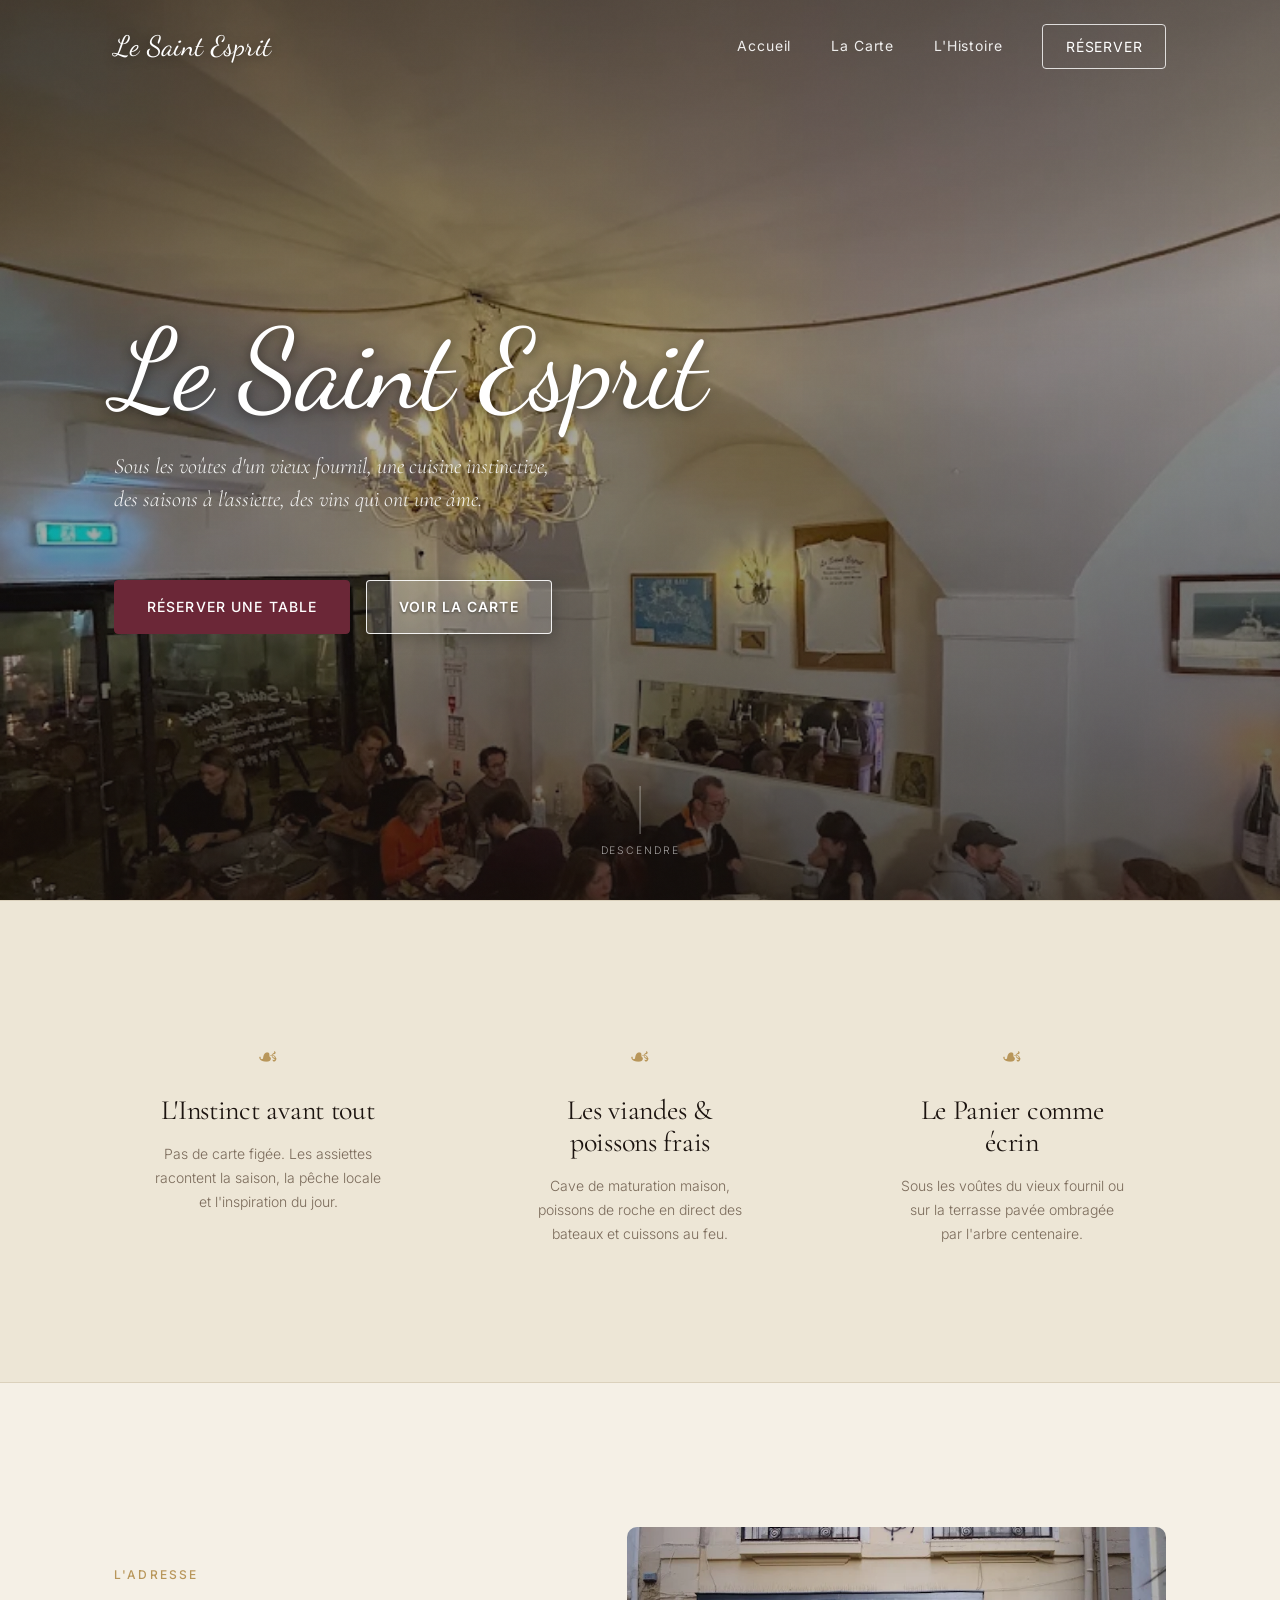
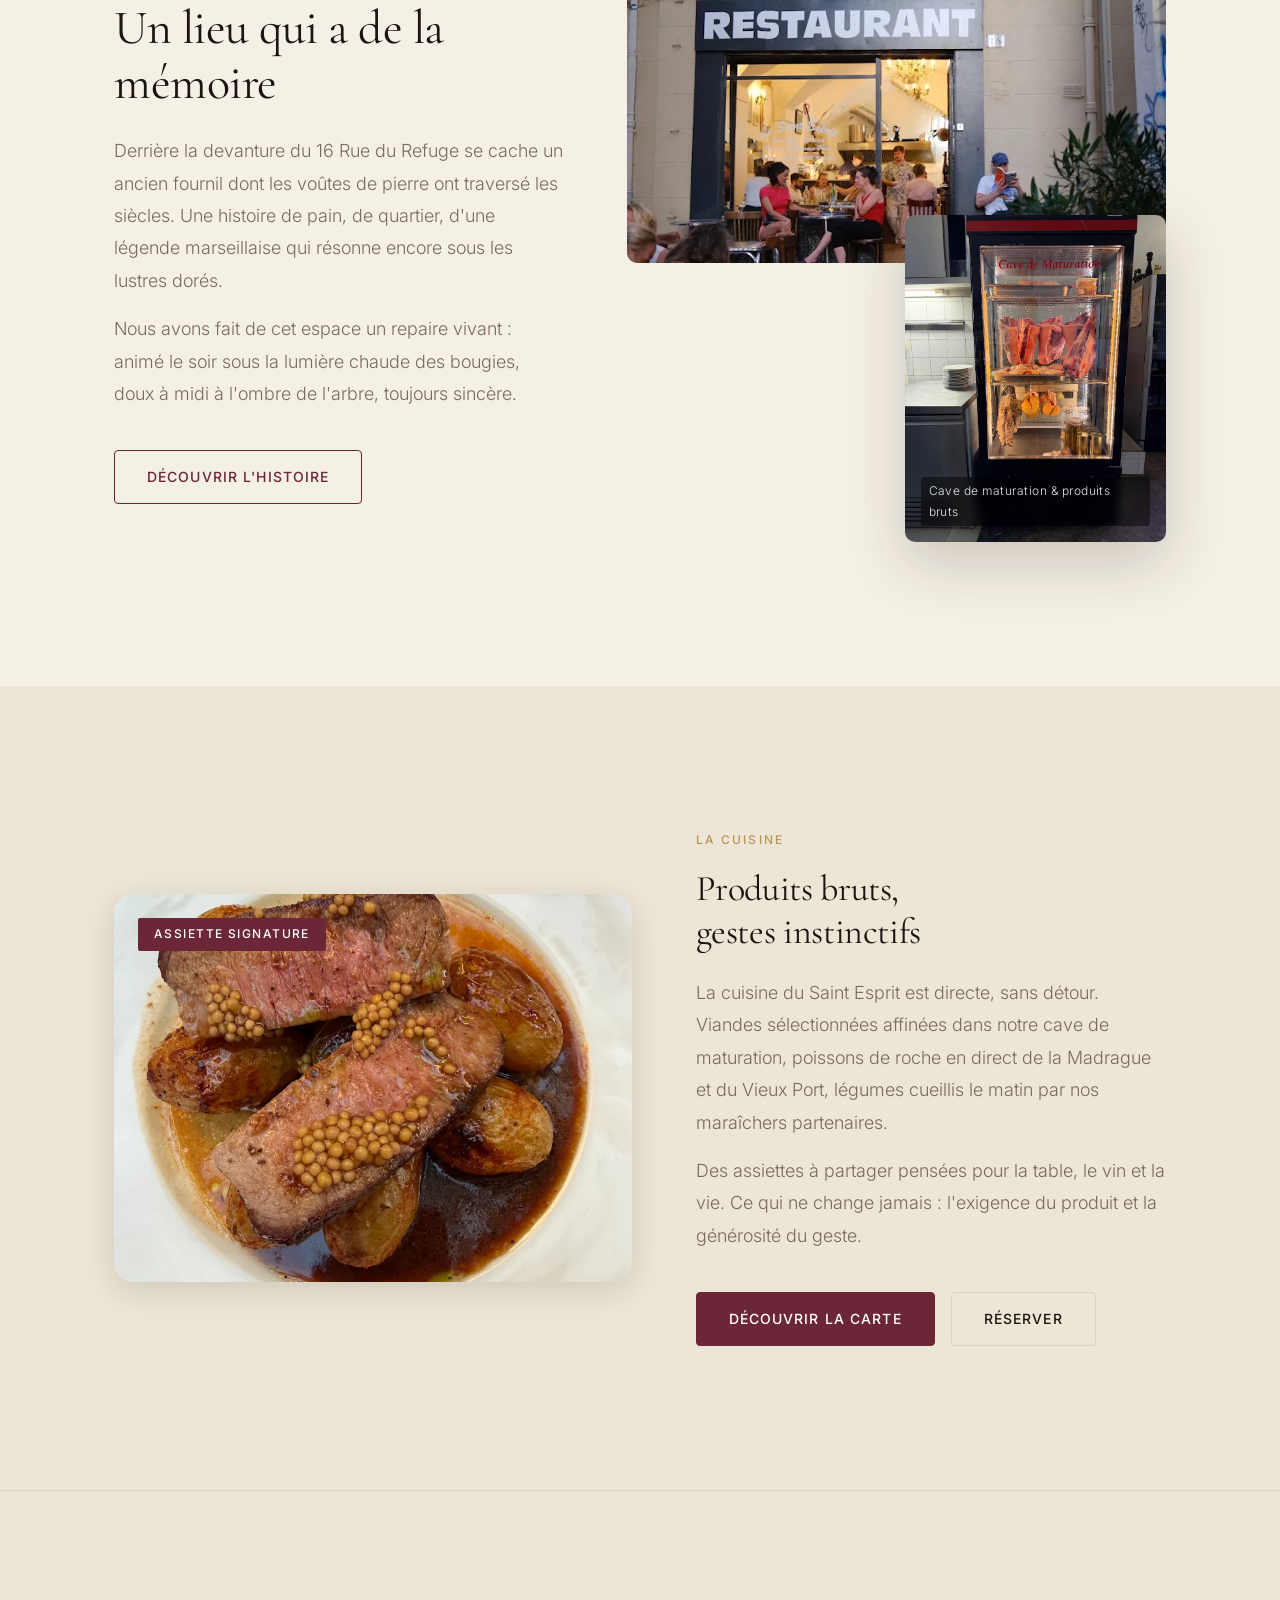
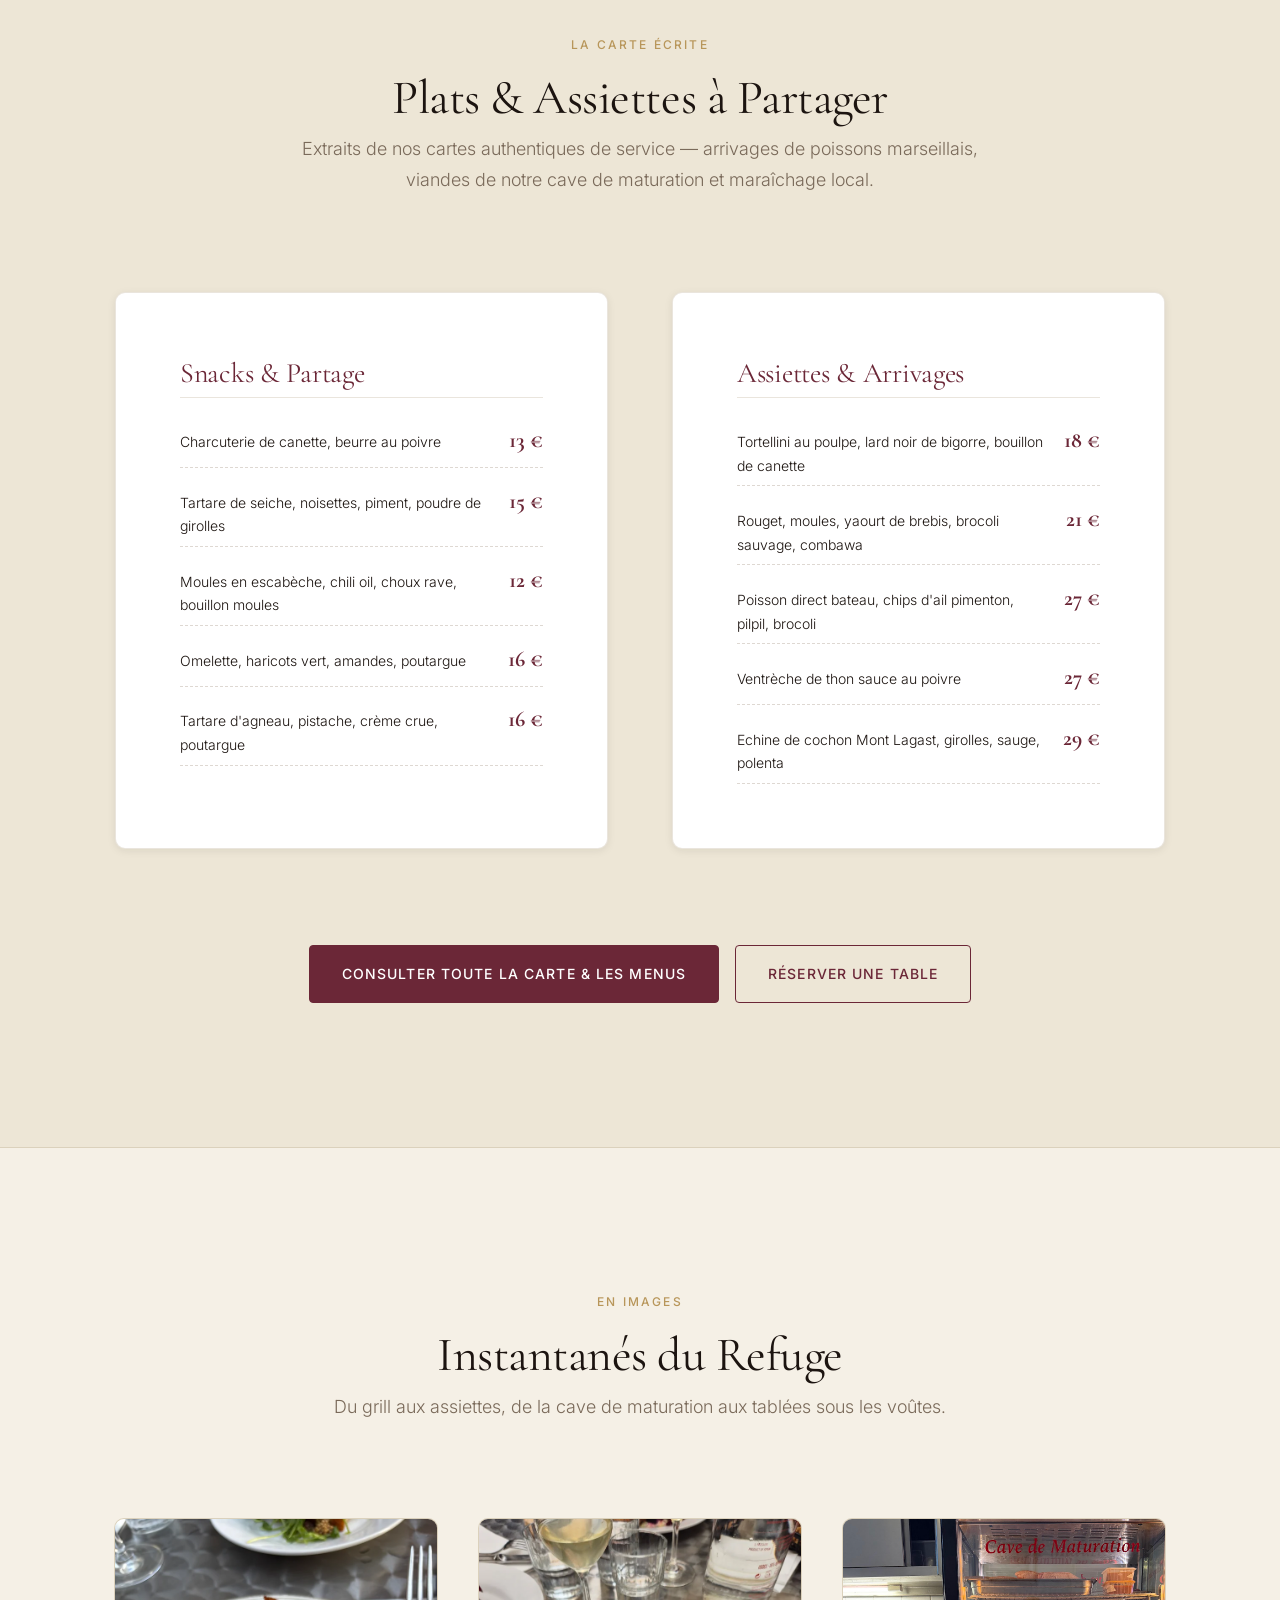
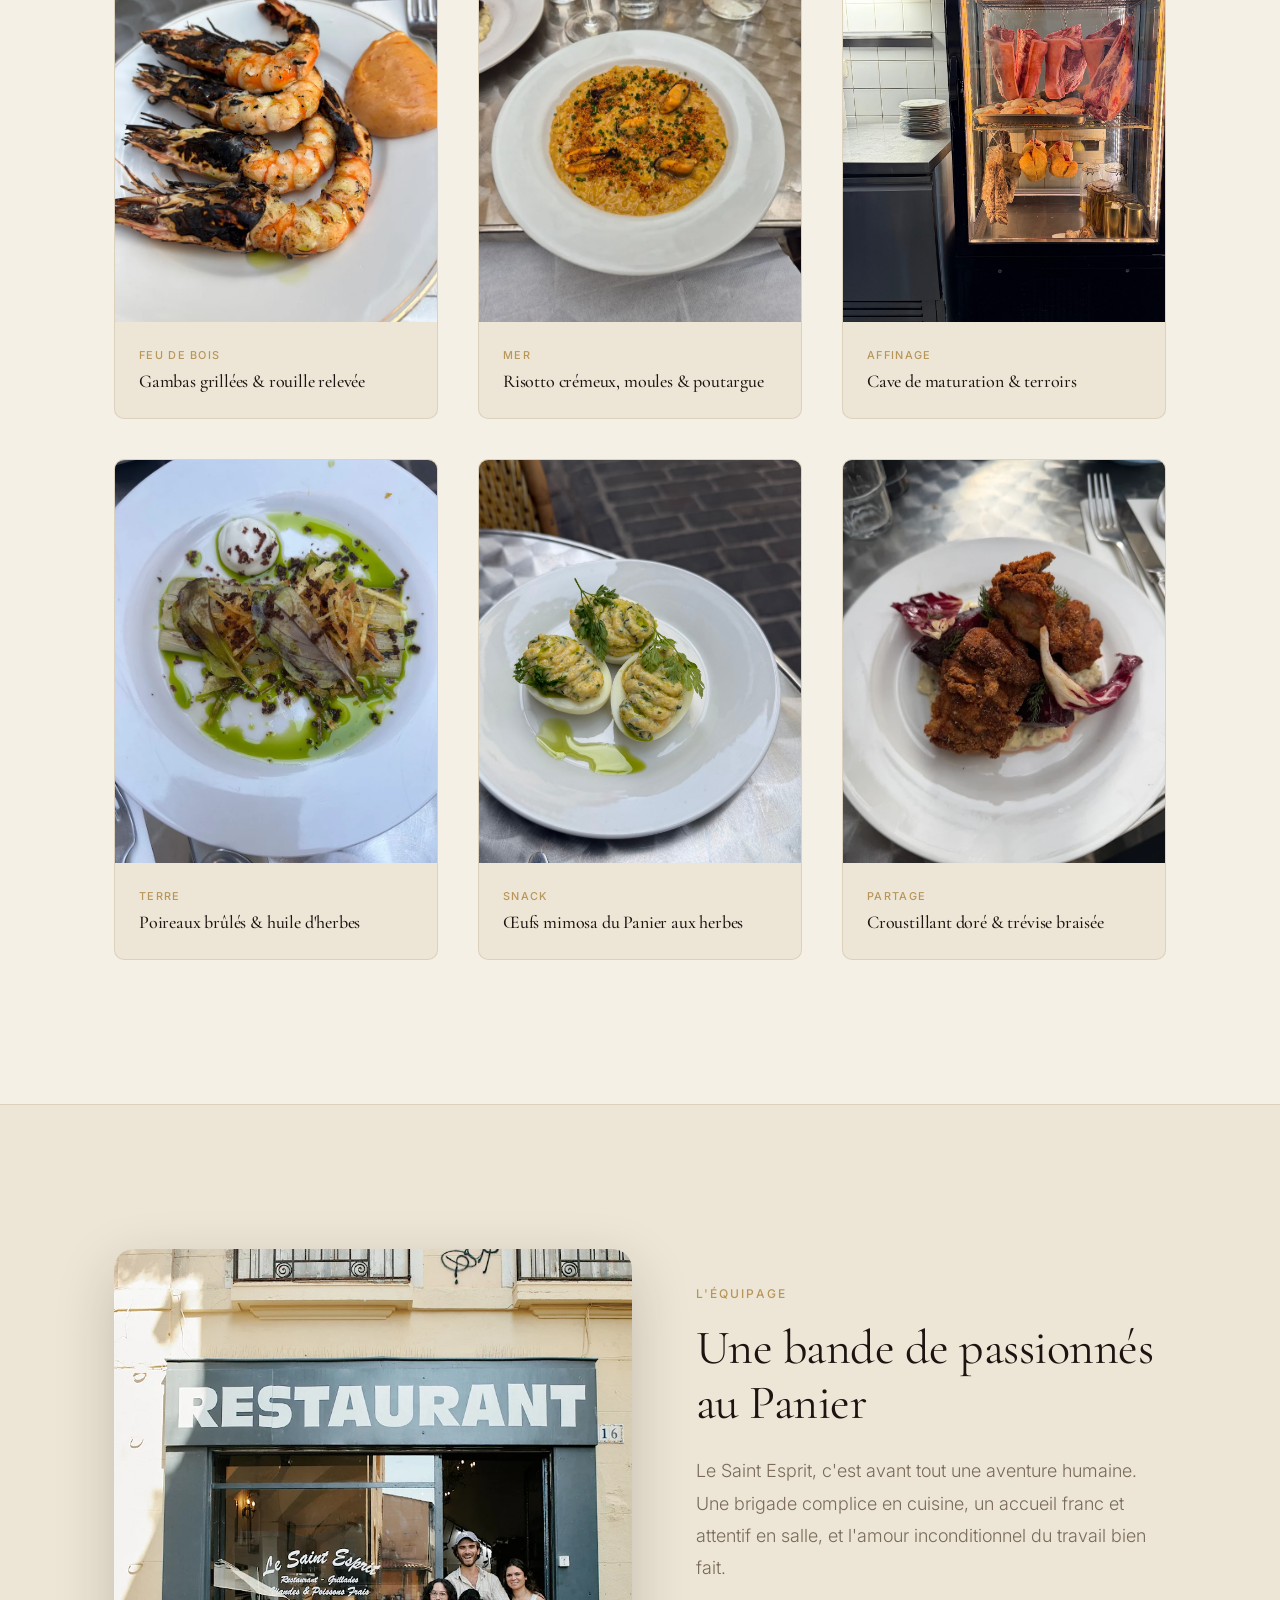
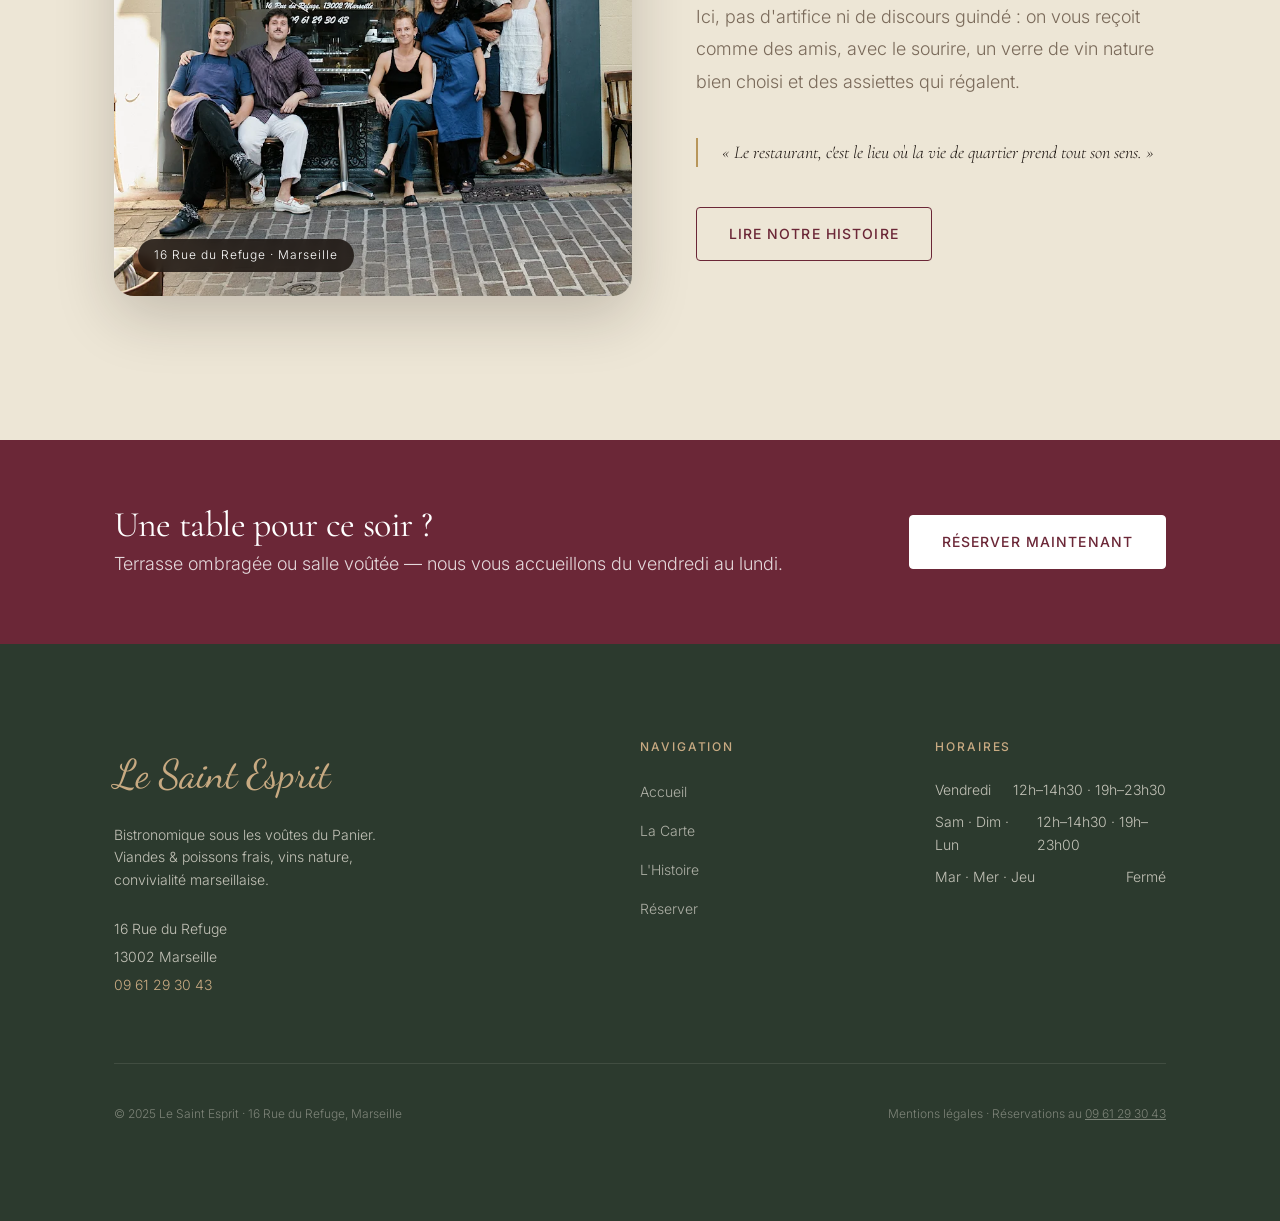
==== index.html @ 8cf13308 "Initial commit: Site officiel Le Saint Esprit (Marseille)" ====
<!DOCTYPE html>
<html lang="fr">
<head>
  <meta charset="UTF-8">
  <meta name="viewport" content="width=device-width, initial-scale=1.0">
  <title>Le Saint Esprit — Bistronomique · Le Panier, Marseille</title>
  <meta name="description" content="Le Saint Esprit, bistro bistronomique sous les voûtes d'une ancienne boulangerie au cœur du Panier, Marseille. Cuisine instinctive, produits de saison, vins nature.">
  <meta property="og:title" content="Le Saint Esprit — Bistronomique, Marseille">
  <meta property="og:description" content="Sous les voûtes de pierre du Panier, une cuisine instinctive et des vins nature.">
  <meta property="og:image" content="assets/images/terrasse-arbre.jpg">
  <meta property="og:type" content="restaurant">
  <link rel="canonical" href="/">

  <!-- Schéma JSON-LD -->
  <script type="application/ld+json">
  {
    "@context": "https://schema.org",
    "@type": "Restaurant",
    "name": "Le Saint Esprit",
    "description": "Restaurant bistronomique sous les voûtes d'une ancienne boulangerie au cœur du Panier, Marseille.",
    "address": {
      "@type": "PostalAddress",
      "streetAddress": "16 Rue du Refuge",
      "addressLocality": "Marseille",
      "postalCode": "13002",
      "addressCountry": "FR"
    },
    "servesCuisine": "Bistronomique, Cuisine de saison, Grillades",
    "url": "https://lesaintesprit.fr",
    "telephone": "+33961293043",
    "priceRange": "€€–€€€",
    "openingHours": ["Fr 12:00-14:30", "Fr 19:00-23:30", "Sa-Mo 12:00-14:30", "Sa-Mo 19:00-23:00"]
  }
  </script>

  <link rel="stylesheet" href="assets/css/tokens.css?v=9">
  <link rel="stylesheet" href="assets/css/main.css?v=9">
</head>
<body>

  <!-- ── Navigation ── -->
  <header class="site-header header-transparent" id="site-header" role="banner">
    <div class="container header-inner">
      <div class="site-logo">
        <a href="index.html" aria-label="Le Saint Esprit — Accueil">Le Saint Esprit</a>
      </div>

      <nav class="nav-links" aria-label="Navigation principale">
        <a href="index.html" aria-current="page">Accueil</a>
        <a href="menu.html">La Carte</a>
        <a href="histoire.html">L'Histoire</a>
        <a href="reservation.html" class="btn btn-outline nav-cta">Réserver</a>
      </nav>

      <button class="nav-burger" id="nav-burger" aria-expanded="false" aria-controls="nav-drawer" aria-label="Ouvrir le menu">
        <span></span><span></span><span></span>
      </button>
    </div>
  </header>

  <!-- Drawer mobile -->
  <div class="nav-drawer" id="nav-drawer" role="dialog" aria-label="Menu de navigation">
    <a href="index.html" onclick="closeDrawer()">Accueil</a>
    <a href="menu.html" onclick="closeDrawer()">La Carte</a>
    <a href="histoire.html" onclick="closeDrawer()">L'Histoire</a>
    <a href="reservation.html" class="btn btn-primary" onclick="closeDrawer()">Réserver une table</a>
  </div>

  <main>
    <!-- ── Hero ───────────────────────────────────────────────── -->
    <section class="hero" id="hero" aria-label="Présentation du restaurant">
      <div class="hero-media">
        <img
          src="assets/images/salle-voutee.webp"
          alt="La salle voûtée aux pierres séculaires et lustres dorés du Saint Esprit à Marseille"
          class="hero-img"
          loading="eager"
          fetchpriority="high"
          style="object-position: center 30%;"
        >
        <div class="hero-overlay"></div>
        <div class="hero-grain"></div>
      </div>

      <div class="hero-content container">
        <h1 class="hero-title">Le Saint Esprit</h1>
        <p class="hero-sub">Sous les voûtes d'un vieux fournil, une cuisine instinctive,<br>des saisons à l'assiette, des vins qui ont une âme.</p>
        <div class="hero-actions">
          <a href="reservation.html" class="btn btn-primary" id="hero-cta-resa">Réserver une table</a>
          <a href="menu.html" class="btn btn-ghost" id="hero-cta-menu">Voir la carte</a>
        </div>
      </div>

      <div class="hero-scroll-hint" aria-hidden="true">
        <span class="scroll-line"></span>
        <span class="scroll-label">Descendre</span>
      </div>
    </section>

    <!-- ── Accroche Identité ───────────────────────────────────── -->
    <section class="identity-strip">
      <div class="container">
        <div class="identity-grid">
          <div class="identity-item reveal stagger-1">
            <span class="identity-icon" aria-hidden="true">☙</span>
            <h3 class="identity-title">L'Instinct avant tout</h3>
            <p>Pas de carte figée. Les assiettes racontent la saison, la pêche locale et l'inspiration du jour.</p>
          </div>
          <div class="identity-item reveal stagger-2">
            <span class="identity-icon" aria-hidden="true">☙</span>
            <h3 class="identity-title">Les viandes & poissons frais</h3>
            <p>Cave de maturation maison, poissons de roche en direct des bateaux et cuissons au feu.</p>
          </div>
          <div class="identity-item reveal stagger-3">
            <span class="identity-icon" aria-hidden="true">☙</span>
            <h3 class="identity-title">Le Panier comme écrin</h3>
            <p>Sous les voûtes du vieux fournil ou sur la terrasse pavée ombragée par l'arbre centenaire.</p>
          </div>
        </div>
      </div>
    </section>

    <!-- ── Ambiance — double image asymétrique ─────────────────── -->
    <section class="ambiance-section">
      <div class="container">
        <div class="ambiance-grid">
          <div class="ambiance-text reveal-left">
            <span class="section-label">L'adresse</span>
            <h2 class="ambiance-heading">Un lieu qui a de la mémoire</h2>
            <p class="ambiance-body">
              Derrière la devanture du 16 Rue du Refuge se cache un ancien fournil dont les voûtes de pierre ont traversé les siècles. Une histoire de pain, de quartier, d'une légende marseillaise qui résonne encore sous les lustres dorés.
            </p>
            <p class="ambiance-body" style="margin-top:1rem;">
              Nous avons fait de cet espace un repaire vivant : animé le soir sous la lumière chaude des bougies, doux à midi à l'ombre de l'arbre, toujours sincère.
            </p>
            <a href="histoire.html" class="btn btn-outline" style="margin-top:var(--space-lg);" id="ambiance-histoire-link">Découvrir l'histoire</a>
          </div>
          <div class="ambiance-images reveal-right">
            <div class="ambiance-img-main">
              <img src="assets/images/facade-terrasse-nuit.webp" alt="La devanture et la terrasse du Saint Esprit le soir" loading="lazy">
            </div>
            <div class="ambiance-img-secondary">
              <img src="assets/images/cave-maturation-facade.webp" alt="La cave de maturation maison du restaurant" loading="lazy">
              <div class="ambiance-img-caption">Cave de maturation & produits bruts</div>
            </div>
          </div>
        </div>
      </div>
    </section>

    <!-- ── Plat mis en avant ────────────────────────────────────── -->
    <section class="plat-section">
      <div class="plat-inner container">
        <div class="plat-img-wrap reveal-left">
          <img src="assets/images/plat-viande-grenaille.webp" alt="Pièce rôtie, jus corsé réduit, pommes grenaille et graines de moutarde" loading="lazy">
          <div class="plat-label" aria-hidden="true">Assiette signature</div>
        </div>
        <div class="plat-text reveal-right">
          <span class="section-label">La cuisine</span>
          <h2>Produits bruts,<br>gestes instinctifs</h2>
          <p>
            La cuisine du Saint Esprit est directe, sans détour. Viandes sélectionnées affinées dans notre cave de maturation, poissons de roche en direct de la Madrague et du Vieux Port, légumes cueillis le matin par nos maraîchers partenaires.
          </p>
          <p style="margin-top:1rem;">
            Des assiettes à partager pensées pour la table, le vin et la vie. Ce qui ne change jamais : l'exigence du produit et la générosité du geste.
          </p>
          <div class="plat-ctas">
            <a href="menu.html" class="btn btn-primary" id="plat-menu-link">Découvrir la carte</a>
            <a href="reservation.html" class="btn btn-ghost" style="color:var(--color-text); border:1px solid var(--color-border);">Réserver</a>
          </div>
        </div>
      </div>
    </section>

    <!-- ── Extrait de La Carte Écrite ──────────────────────────── -->
    <section class="menu-preview-section" style="padding-block:var(--space-3xl); background:var(--color-surface); border-top:1px solid var(--color-border); border-bottom:1px solid var(--color-border);">
      <div class="container">
        <div style="text-align:center; max-width:680px; margin-inline:auto; margin-bottom:var(--space-2xl);">
          <span class="section-label">La carte écrite</span>
          <h2 style="font-family:var(--font-display); font-size:clamp(2rem, 4vw, 3rem);">Plats & Assiettes à Partager</h2>
          <p style="color:var(--color-text-muted); font-size:var(--text-md); margin-top:0.5rem;">
            Extraits de nos cartes authentiques de service — arrivages de poissons marseillais, viandes de notre cave de maturation et maraîchage local.
          </p>
        </div>

        <div style="display:grid; grid-template-columns:repeat(auto-fit, minmax(320px, 1fr)); gap:var(--space-xl); max-width:1050px; margin-inline:auto;">
          <!-- Colonne 1 : Snacks & Partage -->
          <div style="background:#fff; border:1px solid var(--color-border); border-radius:var(--radius-md); padding:var(--space-xl); box-shadow:var(--shadow-sm);">
            <h3 style="font-family:var(--font-display); font-size:var(--text-xl); color:var(--color-bordeaux); margin-bottom:var(--space-md); padding-bottom:var(--space-xs); border-bottom:1px solid var(--color-border);">Snacks & Partage</h3>
            <ul style="display:flex; flex-direction:column; gap:0.9rem;">
              <li style="display:flex; justify-content:space-between; align-items:baseline; gap:1rem; border-bottom:1px dashed rgba(200,190,180,0.6); padding-bottom:0.5rem;">
                <span style="font-size:var(--text-sm); color:var(--color-text);">Charcuterie de canette, beurre au poivre</span>
                <strong style="font-family:var(--font-display); font-size:var(--text-lg); color:var(--color-bordeaux); white-space:nowrap;">13 €</strong>
              </li>
              <li style="display:flex; justify-content:space-between; align-items:baseline; gap:1rem; border-bottom:1px dashed rgba(200,190,180,0.6); padding-bottom:0.5rem;">
                <span style="font-size:var(--text-sm); color:var(--color-text);">Tartare de seiche, noisettes, piment, poudre de girolles</span>
                <strong style="font-family:var(--font-display); font-size:var(--text-lg); color:var(--color-bordeaux); white-space:nowrap;">15 €</strong>
              </li>
              <li style="display:flex; justify-content:space-between; align-items:baseline; gap:1rem; border-bottom:1px dashed rgba(200,190,180,0.6); padding-bottom:0.5rem;">
                <span style="font-size:var(--text-sm); color:var(--color-text);">Moules en escabèche, chili oil, choux rave, bouillon moules</span>
                <strong style="font-family:var(--font-display); font-size:var(--text-lg); color:var(--color-bordeaux); white-space:nowrap;">12 €</strong>
              </li>
              <li style="display:flex; justify-content:space-between; align-items:baseline; gap:1rem; border-bottom:1px dashed rgba(200,190,180,0.6); padding-bottom:0.5rem;">
                <span style="font-size:var(--text-sm); color:var(--color-text);">Omelette, haricots vert, amandes, poutargue</span>
                <strong style="font-family:var(--font-display); font-size:var(--text-lg); color:var(--color-bordeaux); white-space:nowrap;">16 €</strong>
              </li>
              <li style="display:flex; justify-content:space-between; align-items:baseline; gap:1rem; border-bottom:1px dashed rgba(200,190,180,0.6); padding-bottom:0.5rem;">
                <span style="font-size:var(--text-sm); color:var(--color-text);">Tartare d'agneau, pistache, crème crue, poutargue</span>
                <strong style="font-family:var(--font-display); font-size:var(--text-lg); color:var(--color-bordeaux); white-space:nowrap;">16 €</strong>
              </li>
            </ul>
          </div>

          <!-- Colonne 2 : Assiettes & Arrivages -->
          <div style="background:#fff; border:1px solid var(--color-border); border-radius:var(--radius-md); padding:var(--space-xl); box-shadow:var(--shadow-sm);">
            <h3 style="font-family:var(--font-display); font-size:var(--text-xl); color:var(--color-bordeaux); margin-bottom:var(--space-md); padding-bottom:var(--space-xs); border-bottom:1px solid var(--color-border);">Assiettes & Arrivages</h3>
            <ul style="display:flex; flex-direction:column; gap:0.9rem;">
              <li style="display:flex; justify-content:space-between; align-items:baseline; gap:1rem; border-bottom:1px dashed rgba(200,190,180,0.6); padding-bottom:0.5rem;">
                <span style="font-size:var(--text-sm); color:var(--color-text);">Tortellini au poulpe, lard noir de bigorre, bouillon de canette</span>
                <strong style="font-family:var(--font-display); font-size:var(--text-lg); color:var(--color-bordeaux); white-space:nowrap;">18 €</strong>
              </li>
              <li style="display:flex; justify-content:space-between; align-items:baseline; gap:1rem; border-bottom:1px dashed rgba(200,190,180,0.6); padding-bottom:0.5rem;">
                <span style="font-size:var(--text-sm); color:var(--color-text);">Rouget, moules, yaourt de brebis, brocoli sauvage, combawa</span>
                <strong style="font-family:var(--font-display); font-size:var(--text-lg); color:var(--color-bordeaux); white-space:nowrap;">21 €</strong>
              </li>
              <li style="display:flex; justify-content:space-between; align-items:baseline; gap:1rem; border-bottom:1px dashed rgba(200,190,180,0.6); padding-bottom:0.5rem;">
                <span style="font-size:var(--text-sm); color:var(--color-text);">Poisson direct bateau, chips d'ail pimenton, pilpil, brocoli</span>
                <strong style="font-family:var(--font-display); font-size:var(--text-lg); color:var(--color-bordeaux); white-space:nowrap;">27 €</strong>
              </li>
              <li style="display:flex; justify-content:space-between; align-items:baseline; gap:1rem; border-bottom:1px dashed rgba(200,190,180,0.6); padding-bottom:0.5rem;">
                <span style="font-size:var(--text-sm); color:var(--color-text);">Ventrèche de thon sauce au poivre</span>
                <strong style="font-family:var(--font-display); font-size:var(--text-lg); color:var(--color-bordeaux); white-space:nowrap;">27 €</strong>
              </li>
              <li style="display:flex; justify-content:space-between; align-items:baseline; gap:1rem; border-bottom:1px dashed rgba(200,190,180,0.6); padding-bottom:0.5rem;">
                <span style="font-size:var(--text-sm); color:var(--color-text);">Echine de cochon Mont Lagast, girolles, sauge, polenta</span>
                <strong style="font-family:var(--font-display); font-size:var(--text-lg); color:var(--color-bordeaux); white-space:nowrap;">29 €</strong>
              </li>
            </ul>
          </div>
        </div>

        <div style="text-align:center; margin-top:var(--space-2xl); display:flex; justify-content:center; gap:1rem; flex-wrap:wrap;">
          <a href="menu.html" class="btn btn-primary" style="padding:1rem 2rem;">Consulter toute la carte & les menus</a>
          <a href="reservation.html" class="btn btn-outline" style="padding:1rem 2rem;">Réserver une table</a>
        </div>
      </div>
    </section>

    <!-- ── Galerie des créations réelles (Stories / Swipe mobile & Grille haute-couture) ───────────────── -->
    <section class="creations-gallery" aria-label="Galerie des plats et du lieu">
      <div class="container">
        <div class="gallery-header reveal">
          <span class="section-label">En images</span>
          <h2 class="gallery-title">Instantanés du Refuge</h2>
          <p class="gallery-sub">Du grill aux assiettes, de la cave de maturation aux tablées sous les voûtes.</p>
        </div>

        <div class="gallery-strip-container">
          <div class="gallery-track" id="gallery-track">
            <!-- Item 1 -->
            <article class="gallery-card">
              <div class="gallery-card-media">
                <img src="assets/images/plat-gambas-grillees.webp" alt="Gambas grillées au feu et rouille maison" loading="lazy">
              </div>
              <div class="gallery-card-info">
                <span class="gallery-tag">Feu de bois</span>
                <h3 class="gallery-name">Gambas grillées & rouille relevée</h3>
              </div>
            </article>

            <!-- Item 2 -->
            <article class="gallery-card">
              <div class="gallery-card-media">
                <img src="assets/images/plat-risotto-moules.webp" alt="Risotto crémeux aux moules et poutargue" loading="lazy">
              </div>
              <div class="gallery-card-info">
                <span class="gallery-tag">Mer</span>
                <h3 class="gallery-name">Risotto crémeux, moules & poutargue</h3>
              </div>
            </article>

            <!-- Item 3 -->
            <article class="gallery-card">
              <div class="gallery-card-media">
                <img src="assets/images/cave-maturation.jpg" alt="Cave de maturation des viandes du Saint Esprit" loading="lazy">
              </div>
              <div class="gallery-card-info">
                <span class="gallery-tag">Affinage</span>
                <h3 class="gallery-name">Cave de maturation & terroirs</h3>
              </div>
            </article>

            <!-- Item 4 -->
            <article class="gallery-card">
              <div class="gallery-card-media">
                <img src="assets/images/plat-poireaux-brulees.webp" alt="Poireaux confits et brûlés, émulsion et herbes fraîches" loading="lazy">
              </div>
              <div class="gallery-card-info">
                <span class="gallery-tag">Terre</span>
                <h3 class="gallery-name">Poireaux brûlés & huile d'herbes</h3>
              </div>
            </article>

            <!-- Item 5 -->
            <article class="gallery-card">
              <div class="gallery-card-media">
                <img src="assets/images/plat-oeufs-mayo.jpg" alt="Œufs mimosa revisités aux herbes fraîches" loading="lazy">
              </div>
              <div class="gallery-card-info">
                <span class="gallery-tag">Snack</span>
                <h3 class="gallery-name">Œufs mimosa du Panier aux herbes</h3>
              </div>
            </article>

            <!-- Item 6 -->
            <article class="gallery-card">
              <div class="gallery-card-media">
                <img src="assets/images/plat-croustillant.webp" alt="Assiette croustillante, trévise et crème" loading="lazy">
              </div>
              <div class="gallery-card-info">
                <span class="gallery-tag">Partage</span>
                <h3 class="gallery-name">Croustillant doré & trévise braisée</h3>
              </div>
            </article>
          </div>
        </div>
      </div>
    </section>

    <!-- ── L'Équipe du Saint Esprit ──────────────────────────────── -->
    <section class="equipe-section" aria-label="L'équipe du restaurant">
      <div class="container">
        <div class="equipe-grid">
          <div class="equipe-media reveal-left">
            <img src="assets/images/equipe-facade.webp" alt="L'équipe du Saint Esprit réunie devant le 16 rue du Refuge" loading="lazy">
            <div class="equipe-badge">16 Rue du Refuge · Marseille</div>
          </div>
          <div class="equipe-text reveal-right">
            <span class="section-label">L'équipage</span>
            <h2>Une bande de passionnés au Panier</h2>
            <p>
              Le Saint Esprit, c'est avant tout une aventure humaine. Une brigade complice en cuisine, un accueil franc et attentif en salle, et l'amour inconditionnel du travail bien fait.
            </p>
            <p style="margin-top:1rem;">
              Ici, pas d'artifice ni de discours guindé : on vous reçoit comme des amis, avec le sourire, un verre de vin nature bien choisi et des assiettes qui régalent.
            </p>
            <div class="equipe-quote">
              « Le restaurant, c'est le lieu où la vie de quartier prend tout son sens. »
            </div>
            <a href="histoire.html" class="btn btn-outline" style="margin-top:var(--space-lg);">Lire notre histoire</a>
          </div>
        </div>
      </div>
    </section>

    <!-- ── Réservation bande ────────────────────────────────────── -->
    <section class="resa-band" aria-label="Réservation rapide">
      <div class="container">
        <div class="resa-band-inner">
          <div class="resa-band-text reveal">
            <h2>Une table pour ce soir ?</h2>
            <p>Terrasse ombragée ou salle voûtée — nous vous accueillons du vendredi au lundi.</p>
          </div>
          <a href="reservation.html" class="btn btn-primary reveal stagger-2" id="resa-band-link">Réserver maintenant</a>
        </div>
      </div>
    </section>
  </main>

  <!-- ── Footer ── -->
  <footer class="site-footer" role="contentinfo">
    <div class="container">
      <div class="footer-grid">
        <div>
          <span class="footer-logo">Le Saint Esprit</span>
          <p class="footer-tagline">Bistronomique sous les voûtes du Panier. Viandes & poissons frais, vins nature, convivialité marseillaise.</p>
          <address class="footer-address">
            16 Rue du Refuge<br>
            13002 Marseille<br>
            <a href="tel:+33961293043" style="color:var(--color-stone)">09 61 29 30 43</a>
          </address>
        </div>
        <div>
          <h3 class="footer-col-title">Navigation</h3>
          <ul class="footer-links">
            <li><a href="index.html">Accueil</a></li>
            <li><a href="menu.html">La Carte</a></li>
            <li><a href="histoire.html">L'Histoire</a></li>
            <li><a href="reservation.html">Réserver</a></li>
          </ul>
        </div>
        <div>
          <h3 class="footer-col-title">Horaires</h3>
          <ul class="footer-hours" aria-label="Horaires d'ouverture">
            <li><span><span>Vendredi</span><span>12h–14h30 · 19h–23h30</span></span></li>
            <li><span><span>Sam · Dim · Lun</span><span>12h–14h30 · 19h–23h00</span></span></li>
            <li><span><span>Mar · Mer · Jeu</span><span>Fermé</span></span></li>
          </ul>
        </div>
      </div>
      <div class="footer-bottom">
        <span>© 2025 Le Saint Esprit · 16 Rue du Refuge, Marseille</span>
        <span>Mentions légales · Réservations au <a href="tel:+33961293043" style="color:inherit; text-decoration:underline;">09 61 29 30 43</a></span>
      </div>
    </div>
  </footer>

  <style>
    main { padding-top: 0; }
    /* ── Hero ── */
    .hero {
      position: relative;
      min-height: 100svh;
      display: flex;
      flex-direction: column;
      justify-content: center;
      overflow: hidden;
    }
    .hero-media { position: absolute; inset: 0; }
    .hero-img {
      width: 100%; height: 100%;
      object-fit: cover;
      object-position: center center;
      transform: scale(1.05);
      transition: transform 8s ease-out;
    }
    .hero-img.loaded { transform: scale(1); }
    .hero-overlay {
      position: absolute; inset: 0;
      background: linear-gradient(
        170deg,
        rgba(28,20,16,0.65) 0%,
        rgba(28,20,16,0.35) 45%,
        rgba(28,20,16,0.75) 100%
      );
    }
    .hero-grain {
      position: absolute; inset: 0;
      background-image: url("data:image/svg+xml,%3Csvg viewBox='0 0 256 256' xmlns='http://www.w3.org/2000/svg'%3E%3Cfilter id='noise'%3E%3CfeTurbulence type='fractalNoise' baseFrequency='0.9' numOctaves='4' stitchTiles='stitch'/%3E%3C/filter%3E%3Crect width='100%25' height='100%25' filter='url(%23noise)' opacity='0.04'/%3E%3C/svg%3E");
      opacity: 0.5;
      mix-blend-mode: overlay;
    }
    .hero-content {
      position: relative;
      z-index: 2;
      padding-block: var(--space-3xl) var(--space-2xl);
      color: #fff;
    }
    .hero-eyebrow {
      display: block;
      font-size: var(--text-xs);
      font-weight: 400;
      letter-spacing: 0.2em;
      text-transform: uppercase;
      color: rgba(255,255,255,0.8);
      margin-bottom: var(--space-md);
      opacity: 0;
      animation: fadeUp 0.8s var(--ease-out) 0.3s forwards;
    }
    .hero-title {
      font-family: var(--font-logo);
      font-size: var(--text-hero);
      font-weight: 400;
      line-height: 1;
      color: #ffffff;
      margin-bottom: var(--space-md);
      -webkit-font-smoothing: antialiased;
      -moz-osx-font-smoothing: grayscale;
      text-shadow: 0 2px 12px rgba(0, 0, 0, 0.45);
      opacity: 0;
      animation: fadeUp 0.9s var(--ease-out) 0.5s forwards;
    }
    .hero-sub {
      font-family: var(--font-display);
      font-size: var(--text-lg);
      font-weight: 300;
      font-style: italic;
      color: rgba(255,255,255,0.92);
      max-width: 560px;
      line-height: 1.5;
      margin-bottom: var(--space-xl);
      opacity: 0;
      animation: fadeUp 0.9s var(--ease-out) 0.7s forwards;
    }
    .hero-actions {
      display: flex; gap: var(--space-sm); flex-wrap: wrap;
      opacity: 0;
      animation: fadeUp 0.9s var(--ease-out) 0.9s forwards;
    }
    .hero-actions .btn-ghost {
      background: rgba(255, 255, 255, 0.16);
      color: #ffffff;
      border: 1.5px solid rgba(255, 255, 255, 0.9);
      backdrop-filter: blur(10px);
      -webkit-backdrop-filter: blur(10px);
      font-weight: 600;
      letter-spacing: 0.08em;
      text-shadow: 0 1px 3px rgba(0, 0, 0, 0.5);
      box-shadow: 0 4px 16px rgba(0, 0, 0, 0.25);
    }
    .hero-actions .btn-ghost:hover,
    .hero-actions .btn-ghost:focus-visible {
      background: #ffffff;
      color: var(--color-bordeaux);
      border-color: #ffffff;
      text-shadow: none;
      transform: translateY(-2px);
      box-shadow: 0 8px 24px rgba(0, 0, 0, 0.3);
    }
    .hero-scroll-hint {
      position: absolute;
      bottom: var(--space-lg);
      left: 50%;
      transform: translateX(-50%);
      display: flex;
      flex-direction: column;
      align-items: center;
      gap: 0.5rem;
      z-index: 2;
      opacity: 0;
      animation: fadeIn 1s var(--ease-out) 1.5s forwards;
    }
    .scroll-line {
      display: block;
      width: 1px; height: 48px;
      background: rgba(255,255,255,0.45);
      animation: scrollPulse 1.8s ease-in-out infinite;
    }
    .scroll-label {
      font-size: 0.65rem;
      letter-spacing: 0.18em;
      text-transform: uppercase;
      color: rgba(255,255,255,0.6);
    }

    @keyframes fadeUp {
      from { opacity: 0; transform: translateY(24px); }
      to   { opacity: 1; transform: translateY(0); }
    }
    @keyframes fadeIn {
      from { opacity: 0; } to { opacity: 1; }
    }
    @keyframes scrollPulse {
      0%, 100% { transform: scaleY(1); opacity: 0.45; }
      50%       { transform: scaleY(0.6); opacity: 0.2; }
    }

    /* ── Identity Strip ── */
    .identity-strip {
      background: var(--color-surface);
      padding-block: var(--space-2xl);
      border-top: 1px solid var(--color-border);
      border-bottom: 1px solid var(--color-border);
    }
    .identity-grid {
      display: grid;
      grid-template-columns: repeat(3, 1fr);
      gap: var(--space-xl);
    }
    .identity-item {
      text-align: center;
      padding: var(--space-lg);
    }
    .identity-icon {
      display: block;
      font-size: 1.5rem;
      color: var(--color-gold);
      margin-bottom: var(--space-sm);
    }
    .identity-title {
      font-family: var(--font-display);
      font-size: var(--text-xl);
      margin-bottom: var(--space-sm);
    }
    .identity-item p {
      font-size: var(--text-sm);
      color: var(--color-text-muted);
      line-height: 1.7;
    }

    /* ── Ambiance ── */
    .ambiance-section {
      padding-block: var(--space-3xl);
    }
    .ambiance-grid {
      display: grid;
      grid-template-columns: 1fr 1.2fr;
      gap: var(--space-xl);
      align-items: center;
    }
    .ambiance-heading {
      font-size: var(--text-3xl);
      margin-bottom: var(--space-md);
    }
    .ambiance-body {
      font-size: var(--text-md);
      color: var(--color-text-muted);
      line-height: 1.8;
    }
    .ambiance-images {
      display: grid;
      grid-template-rows: 1fr auto;
      grid-template-columns: 1fr 1fr;
      gap: var(--space-sm);
    }
    .ambiance-img-main {
      grid-column: 1 / -1;
      border-radius: var(--radius-md);
      overflow: hidden;
      aspect-ratio: 16/10;
    }
    .ambiance-img-main img {
      width: 100%; height: 100%;
      object-fit: cover;
      transition: transform 0.6s var(--ease-out);
    }
    .ambiance-img-main:hover img { transform: scale(1.03); }
    .ambiance-img-secondary {
      grid-column: 2 / 3;
      position: relative;
      border-radius: var(--radius-md);
      overflow: hidden;
      aspect-ratio: 4/5;
      margin-top: calc(-1 * var(--space-xl));
      box-shadow: var(--shadow-lg);
    }
    .ambiance-img-secondary img {
      width: 100%; height: 100%;
      object-fit: cover;
    }
    .ambiance-img-caption {
      position: absolute;
      bottom: var(--space-sm);
      left: var(--space-sm);
      right: var(--space-sm);
      font-size: var(--text-xs);
      color: rgba(255,255,255,0.9);
      background: rgba(0,0,0,0.45);
      padding: 4px 8px;
      border-radius: 4px;
      backdrop-filter: blur(4px);
      letter-spacing: 0.04em;
    }

    /* ── Plat Section ── */
    .plat-section {
      background: var(--color-surface);
      padding-block: var(--space-3xl);
    }
    .plat-inner {
      display: grid;
      grid-template-columns: 1.1fr 1fr;
      gap: var(--space-xl);
      align-items: center;
    }
    .plat-img-wrap {
      position: relative;
      border-radius: var(--radius-lg);
      overflow: hidden;
      aspect-ratio: 4/3;
      box-shadow: var(--shadow-md);
    }
    .plat-img-wrap img {
      width: 100%; height: 100%;
      object-fit: cover;
      transition: transform 0.7s var(--ease-out);
    }
    .plat-img-wrap:hover img { transform: scale(1.04); }
    .plat-label {
      position: absolute;
      top: var(--space-md);
      left: var(--space-md);
      padding: 0.4rem 1rem;
      background: var(--color-bordeaux);
      color: #fff;
      font-size: var(--text-xs);
      font-weight: 500;
      letter-spacing: 0.12em;
      text-transform: uppercase;
      border-radius: 2px;
    }
    .plat-text h2 {
      font-size: var(--text-2xl);
      margin-bottom: var(--space-md);
      line-height: 1.2;
    }
    .plat-text p { color: var(--color-text-muted); font-size: var(--text-md); line-height: 1.8; }
    .plat-ctas { margin-top: var(--space-lg); display: flex; gap: var(--space-sm); flex-wrap: wrap; }

    /* ── Galerie Créations (Desktop Grid + Mobile Full-bleed Story Swipe) ── */
    .creations-gallery {
      padding-block: var(--space-3xl);
    }
    .gallery-header {
      text-align: center;
      max-width: 620px;
      margin-inline: auto;
      margin-bottom: var(--space-2xl);
    }
    .gallery-title {
      font-size: var(--text-3xl);
      margin-bottom: var(--space-xs);
    }
    .gallery-sub {
      color: var(--color-text-muted);
      font-size: var(--text-md);
    }

    .gallery-track {
      display: grid;
      grid-template-columns: repeat(3, 1fr);
      gap: var(--space-lg);
    }
    .gallery-card {
      background: var(--color-surface);
      border: 1px solid var(--color-border);
      border-radius: var(--radius-md);
      overflow: hidden;
      transition: transform var(--duration-fast), box-shadow var(--duration-fast);
      display: flex;
      flex-direction: column;
    }
    .gallery-card:hover {
      transform: translateY(-4px);
      box-shadow: var(--shadow-md);
    }
    .gallery-card-media {
      aspect-ratio: 4/5;
      overflow: hidden;
      background: var(--color-border);
    }
    .gallery-card-media img {
      width: 100%; height: 100%;
      object-fit: cover;
      transition: transform 0.6s var(--ease-out);
    }
    .gallery-card:hover .gallery-card-media img {
      transform: scale(1.05);
    }
    .gallery-card-info {
      padding: var(--space-md);
      display: flex;
      flex-direction: column;
      gap: 0.3rem;
    }
    .gallery-tag {
      font-size: 0.68rem;
      font-weight: 500;
      letter-spacing: 0.12em;
      text-transform: uppercase;
      color: var(--color-gold);
    }
    .gallery-name {
      font-family: var(--font-display);
      font-size: var(--text-md);
      font-weight: 500;
      color: var(--color-text);
      line-height: 1.4;
    }

    /* ── Équipe Section ── */
    .equipe-section {
      background: var(--color-surface);
      padding-block: var(--space-3xl);
      border-top: 1px solid var(--color-border);
    }
    .equipe-grid {
      display: grid;
      grid-template-columns: 1.1fr 1fr;
      gap: var(--space-xl);
      align-items: center;
    }
    .equipe-media {
      position: relative;
      border-radius: var(--radius-lg);
      overflow: hidden;
      aspect-ratio: 4/5;
      box-shadow: var(--shadow-lg);
    }
    .equipe-media img {
      width: 100%; height: 100%;
      object-fit: cover;
    }
    .equipe-badge {
      position: absolute;
      bottom: var(--space-md);
      left: var(--space-md);
      background: rgba(28,20,16,0.85);
      color: #fff;
      padding: 0.4rem 1rem;
      border-radius: 100px;
      font-size: var(--text-xs);
      letter-spacing: 0.08em;
      backdrop-filter: blur(4px);
    }
    .equipe-text h2 {
      font-size: var(--text-3xl);
      margin-bottom: var(--space-md);
    }
    .equipe-text p {
      color: var(--color-text-muted);
      font-size: var(--text-md);
      line-height: 1.8;
    }
    .equipe-quote {
      margin-top: var(--space-lg);
      padding-left: var(--space-md);
      border-left: 2px solid var(--color-gold);
      font-family: var(--font-display);
      font-style: italic;
      color: var(--color-text);
      font-size: var(--text-md);
      line-height: 1.6;
    }

    /* ── Réservation bande ── */
    .resa-band {
      background: var(--color-bordeaux);
      padding-block: var(--space-xl);
    }
    .resa-band-inner {
      display: flex;
      align-items: center;
      justify-content: space-between;
      gap: var(--space-lg);
      flex-wrap: wrap;
    }
    .resa-band-text h2 {
      color: #fff;
      font-size: var(--text-2xl);
      margin-bottom: 0.25rem;
    }
    .resa-band-text p {
      color: rgba(255,255,255,0.82);
      font-size: var(--text-md);
    }
    .resa-band .btn-primary {
      background: #fff;
      color: var(--color-bordeaux);
      border-color: #fff;
    }
    .resa-band .btn-primary:hover {
      background: var(--color-surface);
    }

    /* ── Mobile repensé (Touch & Story format) ── */
    @media (max-width: 768px) {
      .hero-title { font-size: clamp(3rem, 14vw, 5rem); }
      .hero-sub { font-size: var(--text-base); }
      .hero-sub br { display: none; }

      .identity-grid { grid-template-columns: 1fr; gap: var(--space-md); }
      .identity-item { text-align: left; padding: var(--space-md) 0; border-bottom: 1px solid var(--color-border); }
      .identity-item:last-child { border-bottom: none; }
      .identity-icon { display: inline; margin-right: 0.5rem; }

      .ambiance-grid { grid-template-columns: 1fr; }
      .ambiance-images {
        grid-template-columns: 1fr;
        grid-template-rows: auto auto;
        gap: var(--space-sm);
      }
      .ambiance-img-secondary { grid-column: 1; margin-top: 0; }

      .plat-inner { grid-template-columns: 1fr; }
      .plat-img-wrap { aspect-ratio: 4/5; }

      /* Galerie Mobile : Full bleed story swipe avec snap tactile */
      .creations-gallery .container { padding-inline: 0; }
      .gallery-header { padding-inline: var(--space-md); text-align: left; }
      .gallery-track {
        display: flex;
        overflow-x: auto;
        scroll-snap-type: x mandatory;
        -webkit-overflow-scrolling: touch;
        gap: var(--space-md);
        padding-inline: var(--space-md);
        padding-bottom: var(--space-md);
        scrollbar-width: none;
      }
      .gallery-track::-webkit-scrollbar { display: none; }
      .gallery-card {
        flex: 0 0 82vw;
        scroll-snap-align: center;
        border-radius: var(--radius-lg);
      }
      .gallery-card-media {
        aspect-ratio: 3/4;
      }

      .equipe-grid { grid-template-columns: 1fr; }
      .equipe-media { aspect-ratio: 4/5; }

      .resa-band-inner { flex-direction: column; text-align: center; }
    }
  </style>

  <script>
    // ── Sticky header ──
    const header = document.getElementById('site-header');
    window.addEventListener('scroll', () => {
      header.classList.toggle('scrolled', window.scrollY > 40);
    }, { passive: true });

    // ── Hero image zoom on load ──
    const heroImg = document.querySelector('.hero-img');
    if (heroImg) {
      heroImg.addEventListener('load', function() {
        this.classList.add('loaded');
      });
      if (heroImg.complete) {
        heroImg.classList.add('loaded');
      }
    }

    // ── Menu mobile (drawer) ──
    const burger = document.getElementById('nav-burger');
    const drawer = document.getElementById('nav-drawer');

    function openDrawer() {
      drawer.classList.add('open');
      burger.setAttribute('aria-expanded', 'true');
      document.body.style.overflow = 'hidden';
    }
    function closeDrawer() {
      drawer.classList.remove('open');
      burger.setAttribute('aria-expanded', 'false');
      document.body.style.overflow = '';
    }
    burger.addEventListener('click', () => {
      burger.getAttribute('aria-expanded') === 'false' ? openDrawer() : closeDrawer();
    });
    document.addEventListener('keydown', e => { if (e.key === 'Escape') closeDrawer(); });

    // ── Reveal au scroll (IntersectionObserver) ──
    const revealEls = document.querySelectorAll('.reveal, .reveal-left, .reveal-right');
    const observer = new IntersectionObserver((entries) => {
      entries.forEach(entry => {
        if (entry.isIntersecting) {
          entry.target.classList.add('visible');
          observer.unobserve(entry.target);
        }
      });
    }, { threshold: 0.05, rootMargin: '0px 0px 50px 0px' });
    revealEls.forEach(el => observer.observe(el));
    setTimeout(() => {
      revealEls.forEach(el => {
        const r = el.getBoundingClientRect();
        if (r.top < window.innerHeight + 100) el.classList.add('visible');
      });
    }, 150);
  </script>
</body>
</html>
---- assets/css/tokens.css ----
/* ================================================================
   LE SAINT ESPRIT — Design Tokens
   Palette : Pierre chaude · Crème · Bordeaux · Vert encre
   ================================================================ */

:root {
  /* Couleurs */
  --color-bg: #F5F0E6;
  /* Crème parchemin — voûte éclairée */
  --color-surface: #EDE6D6;
  /* Sable chaud légèrement plus foncé */
  --color-stone: #C8AA82;
  /* Pierre chaude des voûtes */
  --color-bordeaux: #6B2737;
  /* Bordeaux profond — vin nature */
  --color-bordeaux-light: #8B3A4D;
  /* Bordeaux hover */
  --color-encre: #2C3A2E;
  /* Vert encre — ardoise du jour */
  --color-text: #1C1410;
  /* Brun-noir chaleureux */
  --color-text-muted: #7A6A5A;
  /* Taupe discret */
  --color-text-light: #A0917F;
  /* Pierre légère */
  --color-gold: #B8965A;
  /* Or doux — séparateur */
  --color-border: rgba(140, 110, 70, 0.18);

  /* Typographies */
  --font-logo: 'Brush Script MT', 'Brush Script Std', 'Dancing Script', cursive;
  /* Logotype brush script */
  --font-display: 'Cormorant Garamond', Georgia, serif;
  /* Titres de section */
  --font-body: 'Inter', system-ui, sans-serif;
  /* Corps de texte */

  /* Échelle typographique */
  --text-xs: 0.75rem;
  --text-sm: 0.875rem;
  --text-base: 1rem;
  --text-md: 1.125rem;
  --text-lg: 1.375rem;
  --text-xl: 1.75rem;
  --text-2xl: 2.25rem;
  --text-3xl: 3rem;
  --text-4xl: 4rem;
  --text-hero: clamp(3.5rem, 10vw, 7rem);

  /* Espacement */
  --space-xs: 0.5rem;
  --space-sm: 1rem;
  --space-md: 1.5rem;
  --space-lg: 2.5rem;
  --space-xl: 4rem;
  --space-2xl: 6rem;
  --space-3xl: 9rem;

  /* Rayons */
  --radius-sm: 4px;
  --radius-md: 10px;
  --radius-lg: 20px;

  /* Ombres */
  --shadow-sm: 0 2px 8px rgba(28, 20, 16, 0.08);
  --shadow-md: 0 8px 32px rgba(28, 20, 16, 0.14);
  --shadow-lg: 0 20px 60px rgba(28, 20, 16, 0.20);

  /* Transitions */
  --ease-out: cubic-bezier(0.16, 1, 0.3, 1);
  --ease-in: cubic-bezier(0.7, 0, 0.84, 0);
  --duration: 0.5s;
  --duration-fast: 0.25s;
}

@media (prefers-reduced-motion: reduce) {
  :root {
    --duration: 0.01ms;
    --duration-fast: 0.01ms;
  }
}
---- assets/css/main.css ----
/* ================================================================
   LE SAINT ESPRIT — main.css
   Reset · Base · Navigation · Footer · Animations · Composants
   ================================================================ */

@import url('https://fonts.googleapis.com/css2?family=Dancing+Script:wght@600;700&family=Cormorant+Garamond:ital,wght@0,300;0,400;0,500;0,600;1,300;1,400&family=Inter:wght@300;400;500&display=swap');
@import url('tokens.css');

/* ── Reset ──────────────────────────────────────────────── */
*, *::before, *::after { box-sizing: border-box; margin: 0; padding: 0; }
html {
  scroll-behavior: smooth;
  font-size: 16px;
  -webkit-text-size-adjust: 100%;
}
body {
  background-color: var(--color-bg);
  color: var(--color-text);
  font-family: var(--font-body);
  font-size: var(--text-base);
  font-weight: 300;
  line-height: 1.7;
  overflow-x: clip;
}
html, body { overflow-x: clip; }

img, video { display: block; max-width: 100%; height: auto; }
a { color: inherit; text-decoration: none; }
button { cursor: pointer; border: none; background: none; font-family: inherit; }
ul, ol { list-style: none; }

/* ── Typographie de base ─────────────────────────────────── */
h1, h2, h3, h4, h5, h6 {
  font-family: var(--font-display);
  font-weight: 400;
  line-height: 1.15;
  letter-spacing: -0.01em;
}

/* ── Utilitaires partagés ───────────────────────────────── */
.visually-hidden {
  position: absolute; width: 1px; height: 1px;
  padding: 0; margin: -1px; overflow: hidden;
  clip: rect(0,0,0,0); white-space: nowrap; border: 0;
}
.container {
  width: min(100%, 1100px);
  margin-inline: auto;
  padding-inline: var(--space-md);
}
.section-label {
  display: block;
  font-family: var(--font-body);
  font-size: var(--text-xs);
  font-weight: 500;
  letter-spacing: 0.18em;
  text-transform: uppercase;
  color: var(--color-gold);
  margin-bottom: var(--space-sm);
}

/* Séparateur doré */
.divider {
  display: flex;
  align-items: center;
  gap: var(--space-sm);
  margin-block: var(--space-xl);
  color: var(--color-stone);
}
.divider::before, .divider::after {
  content: '';
  flex: 1;
  height: 1px;
  background: var(--color-border);
}
.divider-icon { color: var(--color-gold); font-size: var(--text-md); }

/* Bouton principal */
.btn {
  display: inline-flex;
  align-items: center;
  gap: 0.5rem;
  padding: 0.875rem 2rem;
  font-family: var(--font-body);
  font-size: var(--text-sm);
  font-weight: 500;
  letter-spacing: 0.08em;
  text-transform: uppercase;
  border-radius: var(--radius-sm);
  transition: all var(--duration-fast) var(--ease-out);
  min-height: 44px;
}
.btn-primary {
  background: var(--color-bordeaux);
  color: #fff;
  border: 1px solid var(--color-bordeaux);
}
.btn-primary:hover, .btn-primary:focus-visible {
  background: var(--color-bordeaux-light);
  transform: translateY(-2px);
  box-shadow: var(--shadow-md);
  outline: none;
}
.btn-outline {
  background: transparent;
  color: var(--color-bordeaux);
  border: 1px solid var(--color-bordeaux);
}
.btn-outline:hover, .btn-outline:focus-visible {
  background: var(--color-bordeaux);
  color: #fff;
  transform: translateY(-2px);
  outline: none;
}
.btn-ghost {
  background: transparent;
  color: var(--color-text);
  border: 1px solid var(--color-border);
}
.btn-ghost:hover { border-color: var(--color-stone); }

.hero-actions .btn-ghost,
.btn-ghost-light {
  background: rgba(255, 255, 255, 0.16);
  color: #ffffff !important;
  border: 1.5px solid rgba(255, 255, 255, 0.9);
  backdrop-filter: blur(10px);
  -webkit-backdrop-filter: blur(10px);
  font-weight: 600;
  letter-spacing: 0.08em;
  text-shadow: 0 1px 3px rgba(0, 0, 0, 0.5);
  box-shadow: 0 4px 16px rgba(0, 0, 0, 0.25);
}
.hero-actions .btn-ghost:hover,
.hero-actions .btn-ghost:focus-visible,
.btn-ghost-light:hover,
.btn-ghost-light:focus-visible {
  background: #ffffff;
  color: var(--color-bordeaux) !important;
  border-color: #ffffff;
  text-shadow: none;
  transform: translateY(-2px);
  box-shadow: 0 8px 24px rgba(0, 0, 0, 0.3);
}

/* ── Section Carte / Google Maps ── */
.resa-map-section {
  background: #EAE2D5;
  border-top: 1px solid var(--color-border);
  padding-block: var(--space-2xl);
  margin: 0;
}
.map-card-wrapper {
  background: #ffffff;
  border: 1px solid var(--color-border);
  border-radius: var(--radius-md);
  overflow: hidden;
  box-shadow: 0 4px 20px rgba(0, 0, 0, 0.05);
}
.map-card-split {
  display: grid;
  grid-template-columns: 1fr 1.35fr;
}
.map-info-col {
  padding: var(--space-xl);
  display: flex;
  flex-direction: column;
  justify-content: center;
  background: #ffffff;
}
.map-title {
  font-family: var(--font-display);
  font-size: var(--text-2xl);
  margin: 0.25rem 0 0.5rem;
}
.map-subtitle {
  color: var(--color-text-muted);
  font-size: var(--text-sm);
  line-height: 1.5;
}
.map-frame-wrap {
  width: 100%;
  height: 100%;
  min-height: 420px;
  position: relative;
  background: #eeebe5;
}
.map-frame-wrap iframe {
  width: 100%;
  height: 100%;
  min-height: 420px;
  border: 0;
  display: block;
}
@media (max-width: 860px) {
  .map-card-split {
    grid-template-columns: 1fr;
  }
  .map-info-col {
    padding: var(--space-lg);
  }
  .map-frame-wrap {
    height: 320px;
    min-height: 320px;
  }
}


/* ── Navigation ─────────────────────────────────────────── */
.site-header {
  position: fixed;
  top: 0; left: 0; right: 0;
  z-index: 100;
  padding-block: var(--space-md);
  transition: background var(--duration-fast) var(--ease-out),
              box-shadow var(--duration-fast) var(--ease-out),
              padding var(--duration-fast) var(--ease-out);
}
.site-header.scrolled {
  background: rgba(245, 240, 230, 0.95);
  backdrop-filter: blur(12px);
  -webkit-backdrop-filter: blur(12px);
  box-shadow: 0 1px 0 var(--color-border), var(--shadow-sm);
  padding-block: 0.875rem;
}
.header-inner {
  display: flex;
  align-items: center;
  justify-content: space-between;
}
.site-logo {
  font-family: var(--font-logo);
  font-size: 1.75rem;
  color: var(--color-bordeaux);
  letter-spacing: 0.01em;
  line-height: 1;
}
.site-logo a:focus-visible { outline: 2px solid var(--color-bordeaux); border-radius: 2px; }

/* Nav desktop */
.nav-links {
  display: flex;
  align-items: center;
  gap: var(--space-lg);
}
.nav-links a {
  font-family: var(--font-body);
  font-size: var(--text-sm);
  font-weight: 400;
  letter-spacing: 0.06em;
  color: var(--color-text);
  position: relative;
  padding-bottom: 2px;
  transition: color var(--duration-fast);
}
.nav-links a::after {
  content: '';
  position: absolute;
  bottom: 0; left: 0;
  width: 0; height: 1px;
  background: var(--color-bordeaux);
  transition: width var(--duration-fast) var(--ease-out);
}
.nav-links a:hover, .nav-links a:focus-visible { color: var(--color-bordeaux); outline: none; }
.nav-links a:hover::after, .nav-links a:focus-visible::after { width: 100%; }
.nav-links a:focus-visible { outline: 2px solid var(--color-bordeaux); border-radius: 2px; }

.nav-cta {
  font-size: var(--text-sm) !important;
  padding: 0.6rem 1.4rem !important;
}

/* Burger — mobile */
.nav-burger {
  display: none;
  flex-direction: column;
  justify-content: center;
  gap: 5px;
  width: 44px; height: 44px;
  padding: 10px;
  border-radius: var(--radius-sm);
  z-index: 110;
}
.nav-burger span {
  display: block;
  width: 22px; height: 1.5px;
  background: var(--color-text);
  transition: all var(--duration-fast) var(--ease-out);
  transform-origin: center;
}
.nav-burger[aria-expanded="true"] span:nth-child(1) {
  transform: translateY(6.5px) rotate(45deg);
}
.nav-burger[aria-expanded="true"] span:nth-child(2) { opacity: 0; transform: scaleX(0); }
.nav-burger[aria-expanded="true"] span:nth-child(3) {
  transform: translateY(-6.5px) rotate(-45deg);
}

/* Header transparent au-dessus d'un hero sombre */
.header-transparent:not(.scrolled) .site-logo a {
  color: #fff;
  text-shadow: 0 2px 12px rgba(0,0,0,0.4);
}
.header-transparent:not(.scrolled) .nav-links a {
  color: rgba(255, 255, 255, 0.9);
}
.header-transparent:not(.scrolled) .nav-links a:hover,
.header-transparent:not(.scrolled) .nav-links a:focus-visible {
  color: #fff;
}
.header-transparent:not(.scrolled) .nav-links a::after {
  background: #fff;
}
.header-transparent:not(.scrolled) .nav-cta {
  border-color: rgba(255, 255, 255, 0.8) !important;
  color: #fff !important;
}
.header-transparent:not(.scrolled) .nav-cta:hover {
  background: rgba(255, 255, 255, 0.15) !important;
}
.header-transparent:not(.scrolled) .nav-burger span {
  background: #fff;
}

/* Drawer mobile */
.nav-drawer {
  display: flex;
  position: fixed;
  inset: 0;
  background: var(--color-bg);
  z-index: 105;
  flex-direction: column;
  justify-content: center;
  align-items: center;
  gap: var(--space-lg);
  opacity: 0;
  pointer-events: none;
  transform: translateX(100%);
  transition: opacity var(--duration) var(--ease-out),
              transform var(--duration) var(--ease-out);
}
.nav-drawer.open {
  opacity: 1;
  pointer-events: auto;
  transform: translateX(0);
}
.nav-drawer a {
  font-family: var(--font-display);
  font-size: var(--text-3xl);
  color: var(--color-text);
  min-height: 48px;
  display: inline-flex;
  align-items: center;
  padding: 0 var(--space-md);
  transition: color var(--duration-fast);
}
.nav-drawer a:hover { color: var(--color-bordeaux); }
.nav-drawer .btn { margin-top: var(--space-sm); }

/* ── Footer ─────────────────────────────────────────────── */
.site-footer {
  background: var(--color-encre);
  color: rgba(245, 240, 230, 0.75);
  padding-block: var(--space-2xl);
}
.footer-grid {
  display: grid;
  grid-template-columns: 2fr 1fr 1fr;
  gap: var(--space-xl);
  padding-bottom: var(--space-xl);
  border-bottom: 1px solid rgba(245, 240, 230, 0.1);
}
.footer-logo {
  font-family: var(--font-logo);
  font-size: 2.5rem;
  color: var(--color-stone);
  display: block;
  margin-bottom: var(--space-sm);
}
.footer-tagline {
  font-size: var(--text-sm);
  line-height: 1.6;
  max-width: 280px;
  margin-bottom: var(--space-md);
}
.footer-address {
  font-size: var(--text-sm);
  font-style: normal;
  line-height: 2;
}
.footer-col-title {
  font-family: var(--font-body);
  font-size: var(--text-xs);
  font-weight: 500;
  letter-spacing: 0.16em;
  text-transform: uppercase;
  color: var(--color-stone);
  margin-bottom: var(--space-md);
}
.footer-links { display: flex; flex-direction: column; gap: 0.75rem; }
.footer-links a {
  font-size: var(--text-sm);
  color: rgba(245, 240, 230, 0.65);
  transition: color var(--duration-fast);
}
.footer-links a:hover { color: var(--color-stone); }
.footer-hours { display: flex; flex-direction: column; gap: 0.5rem; font-size: var(--text-sm); }
.footer-hours span { display: flex; justify-content: space-between; gap: 1rem; }
.footer-bottom {
  display: flex;
  justify-content: space-between;
  align-items: center;
  padding-top: var(--space-lg);
  font-size: var(--text-xs);
  color: rgba(245, 240, 230, 0.4);
  flex-wrap: wrap;
  gap: var(--space-sm);
}

/* ── Animations scroll (IntersectionObserver) ────────────── */
.reveal {
  opacity: 0;
  transform: translateY(20px);
  transition: opacity 0.6s var(--ease-out),
              transform 0.6s var(--ease-out);
}
.reveal.visible, body.no-js .reveal { opacity: 1; transform: translateY(0); }
.reveal-left {
  opacity: 0;
  transform: translateX(-24px);
  transition: opacity 0.6s var(--ease-out),
              transform 0.6s var(--ease-out);
}
.reveal-left.visible, body.no-js .reveal-left { opacity: 1; transform: translateX(0); }
.reveal-right {
  opacity: 0;
  transform: translateX(24px);
  transition: opacity 0.6s var(--ease-out),
              transform 0.6s var(--ease-out);
}
.reveal-right.visible, body.no-js .reveal-right { opacity: 1; transform: translateX(0); }

@media (prefers-reduced-motion: reduce) {
  .reveal, .reveal-left, .reveal-right {
    opacity: 1 !important;
    transform: none !important;
    transition: none !important;
  }
}

/* Délais stagger */
.stagger-1 { transition-delay: 0.1s; }
.stagger-2 { transition-delay: 0.2s; }
.stagger-3 { transition-delay: 0.3s; }
.stagger-4 { transition-delay: 0.4s; }
.stagger-5 { transition-delay: 0.5s; }

/* ── Page wrapper ────────────────────────────────────────── */
main { padding-top: 80px; }

/* ── Focus visible global ────────────────────────────────── */
:focus-visible {
  outline: 2px solid var(--color-bordeaux);
  outline-offset: 3px;
}

/* ============================================================
   RESPONSIVE — Mobile-first repensé
   ============================================================ */
@media (max-width: 768px) {
  .nav-links { display: none; }
  .nav-burger { display: flex; }

  .footer-grid {
    grid-template-columns: 1fr;
    gap: var(--space-lg);
  }
  .footer-bottom { flex-direction: column; text-align: center; }
}

@media (hover: none), (pointer: coarse) {
  /* Désactivation curseur custom et tracking souris sur mobile */
  * { cursor: auto !important; }
  .btn:hover, .btn-primary:hover, .btn-outline:hover {
    transform: none;
    box-shadow: none;
  }
}
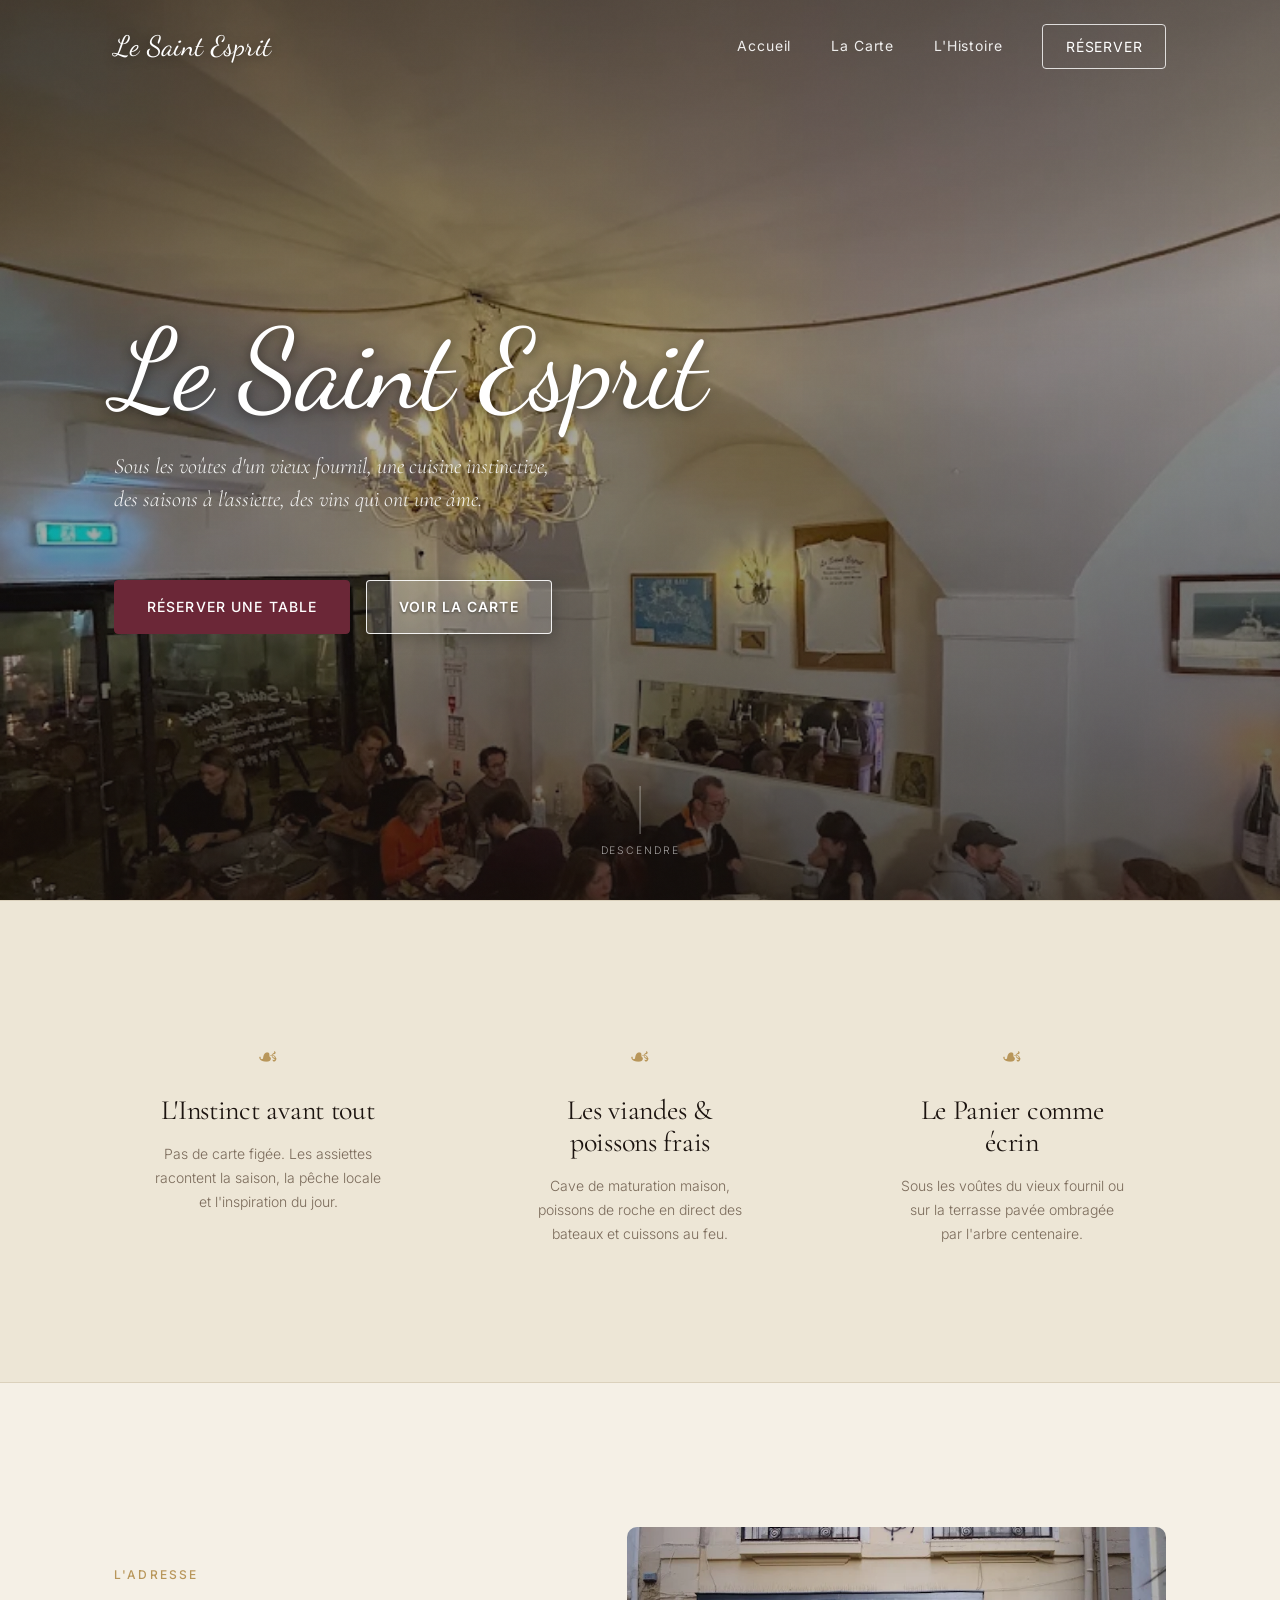
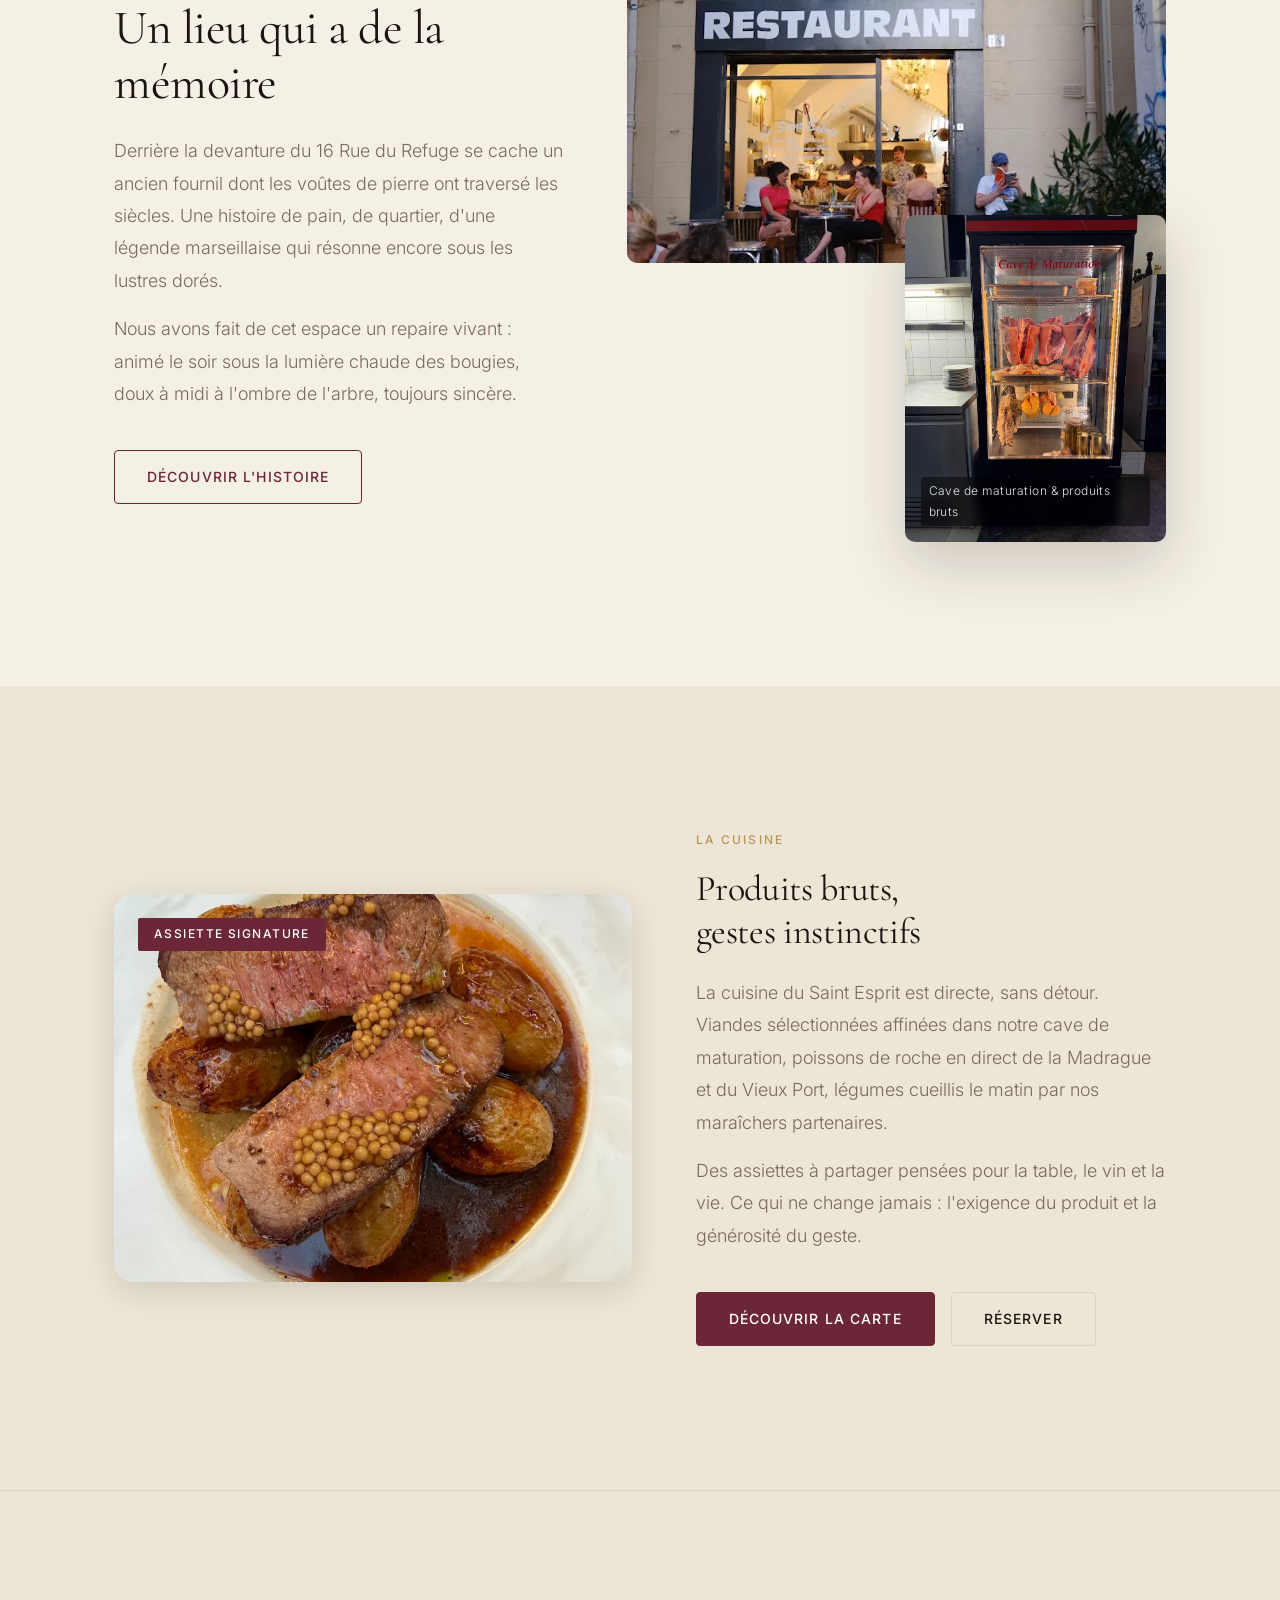
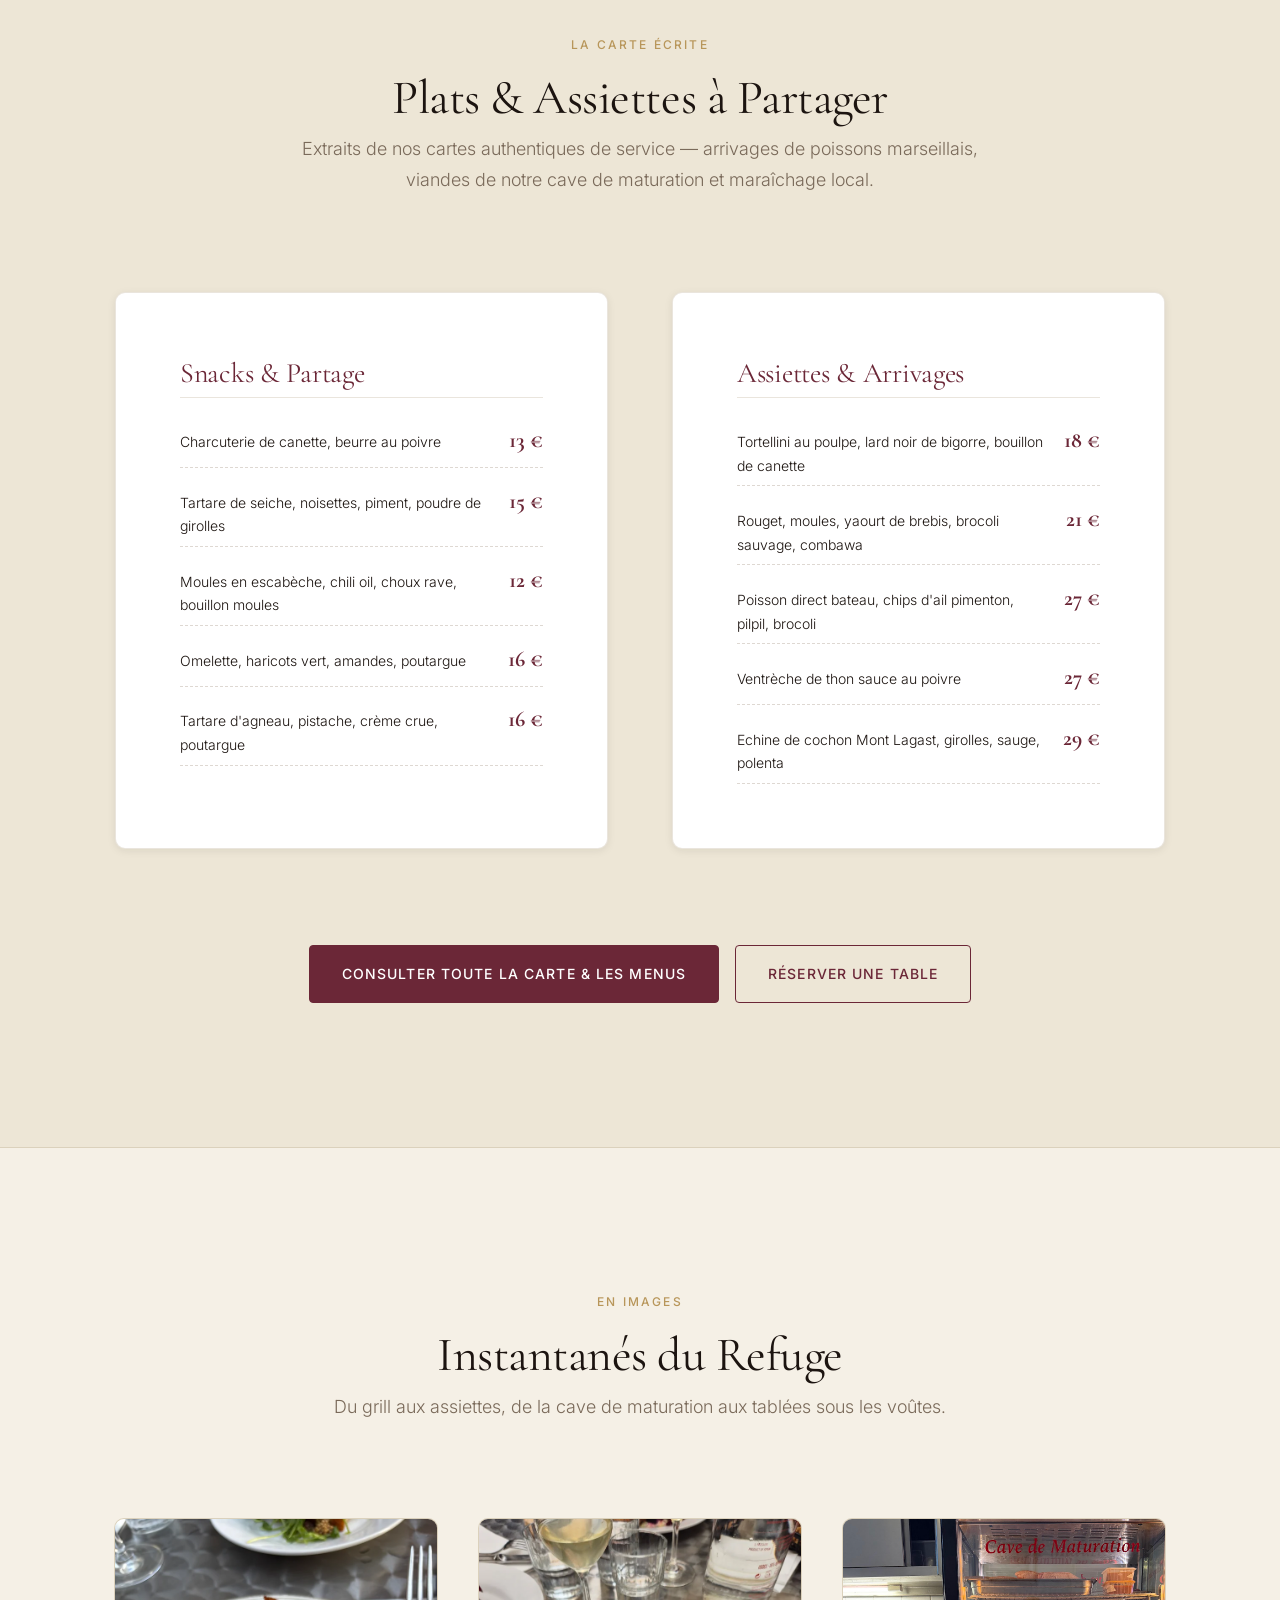
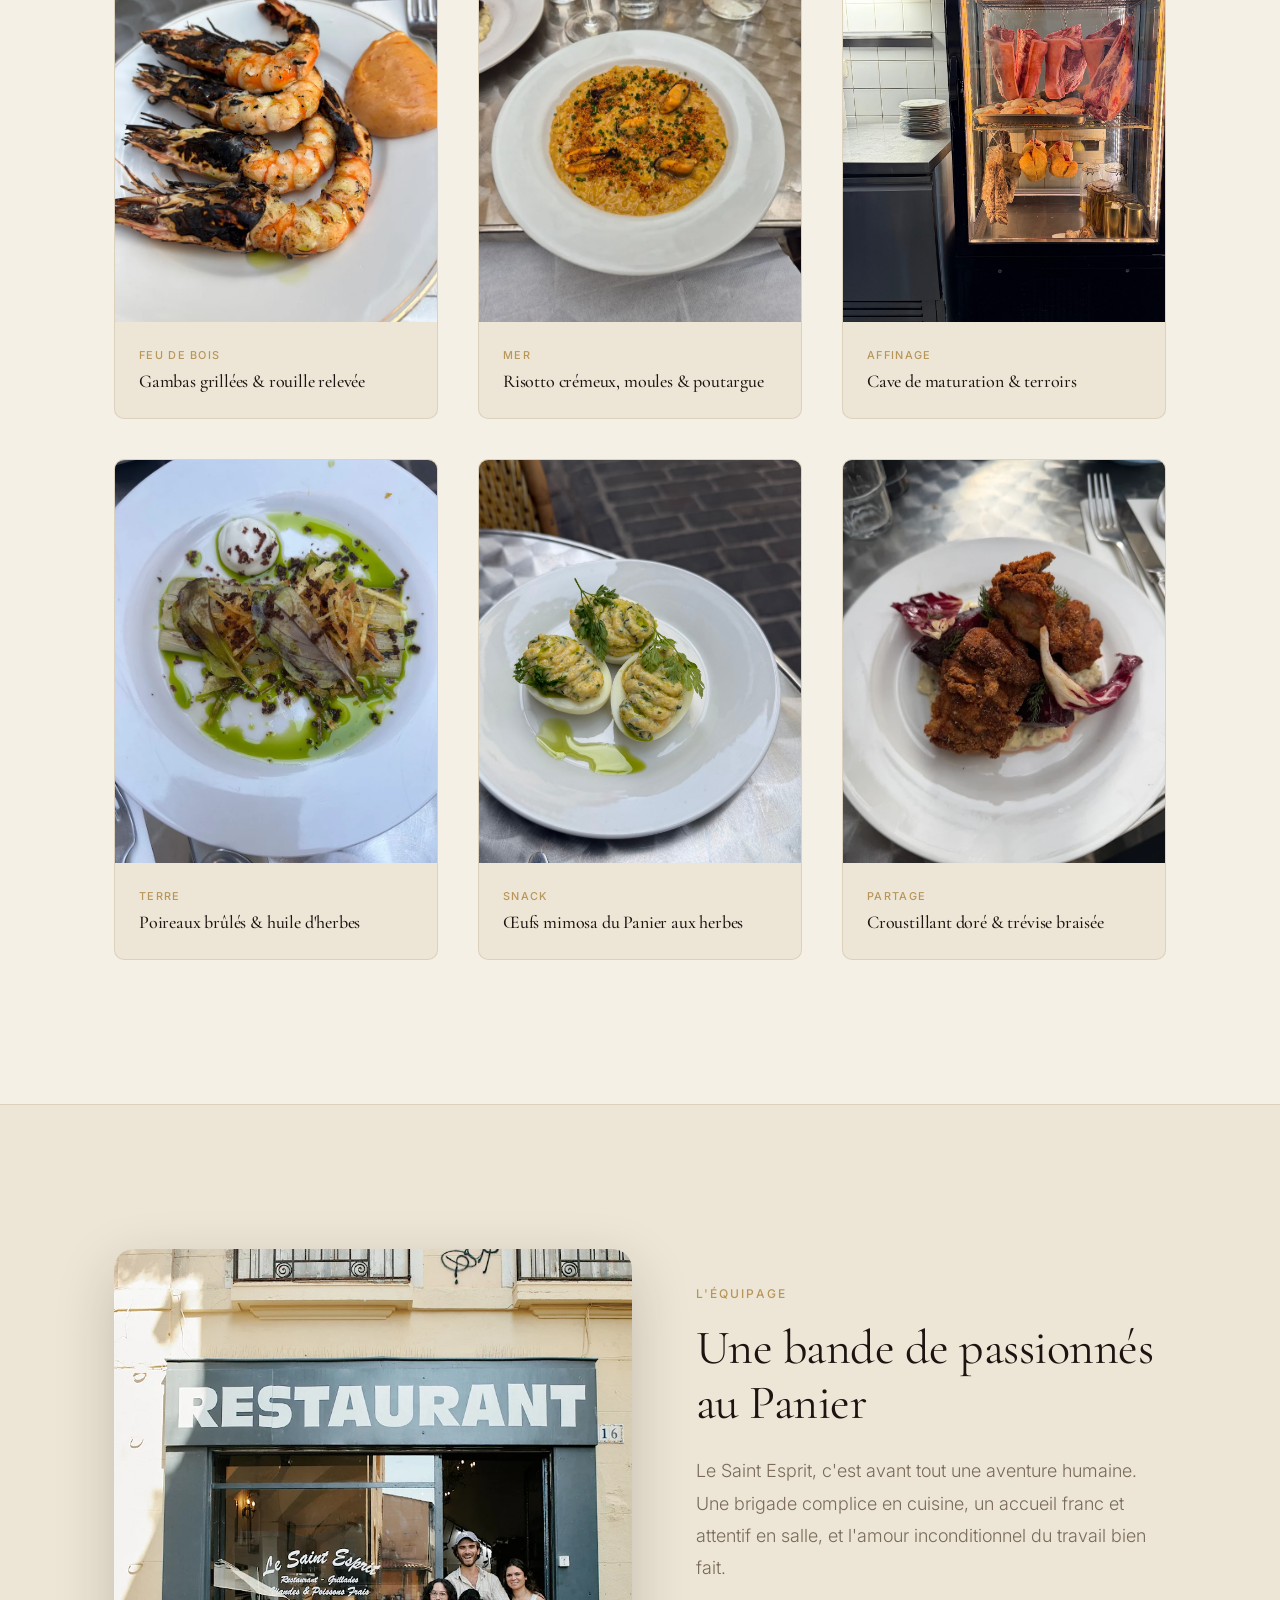
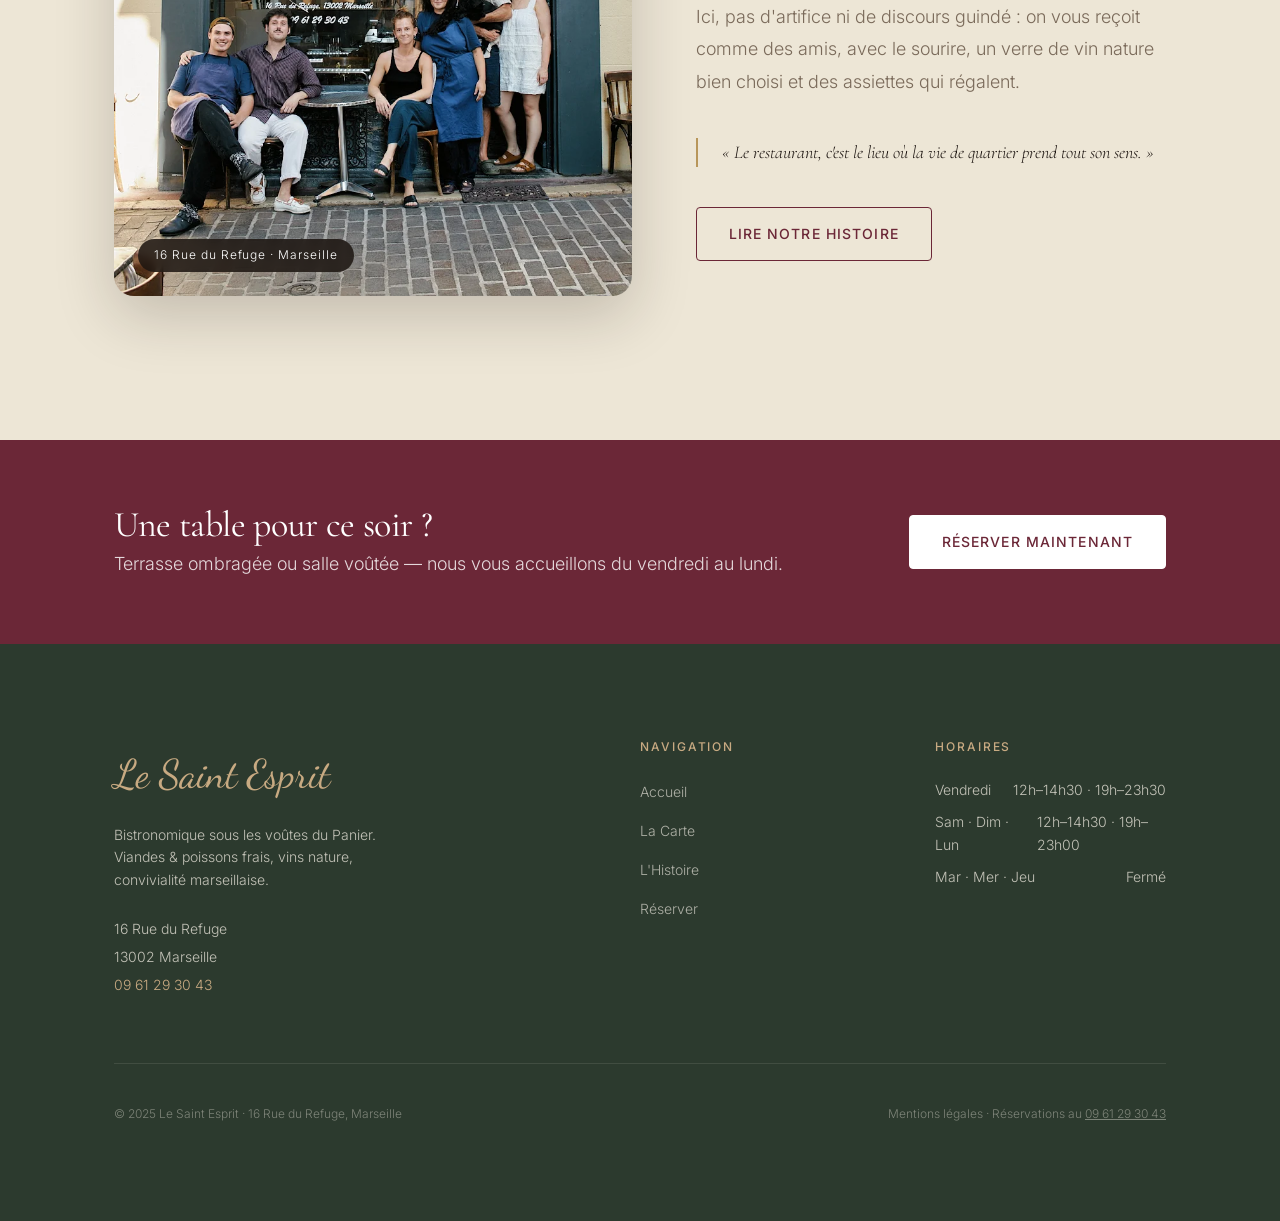
==== commit c218f057: "Security hardening: Referrer-Policy, nosniff, frame protection & iframe referrerpolicy" ====
--- a/index.html
+++ b/index.html
@@ -3,6 +3,7 @@
 <head>
   <meta charset="UTF-8">
   <meta name="viewport" content="width=device-width, initial-scale=1.0">
+  <meta name="referrer" content="strict-origin-when-cross-origin">
   <title>Le Saint Esprit — Bistronomique · Le Panier, Marseille</title>
   <meta name="description" content="Le Saint Esprit, bistro bistronomique sous les voûtes d'une ancienne boulangerie au cœur du Panier, Marseille. Cuisine instinctive, produits de saison, vins nature.">
   <meta property="og:title" content="Le Saint Esprit — Bistronomique, Marseille">
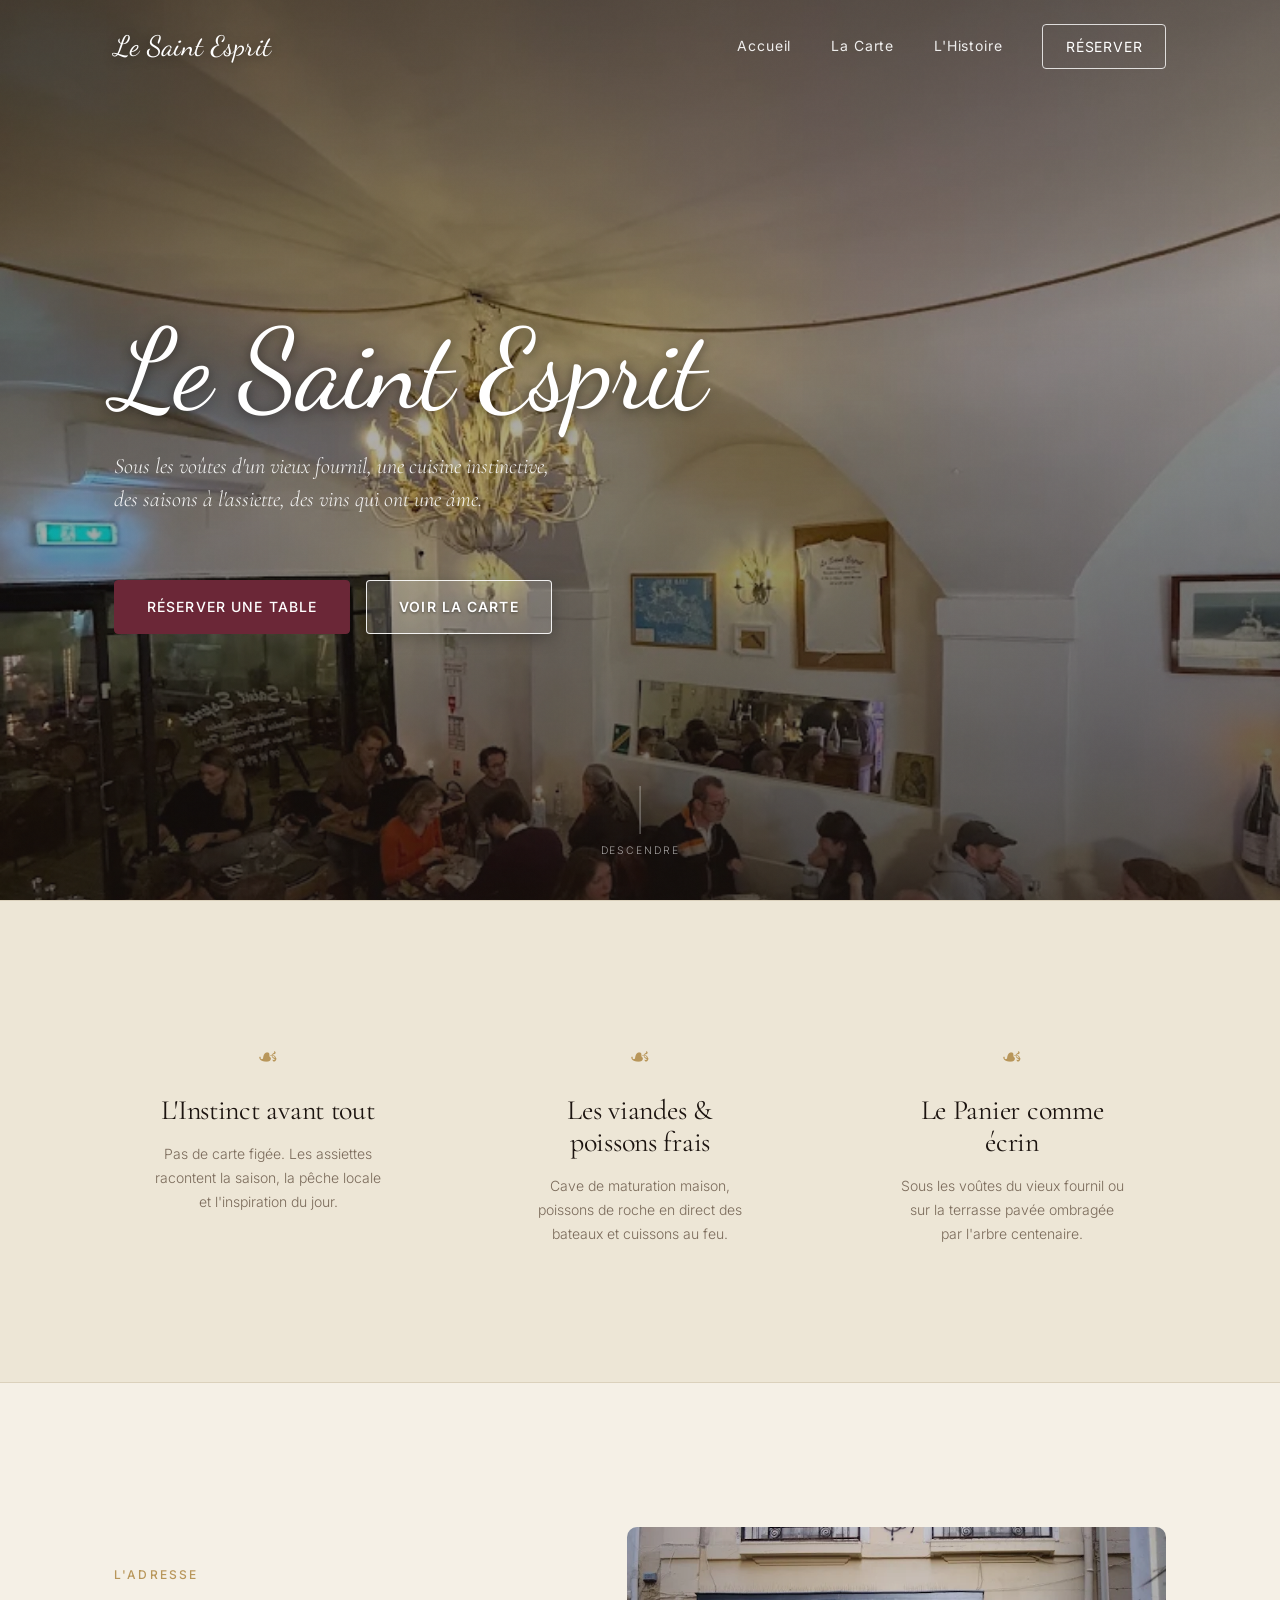
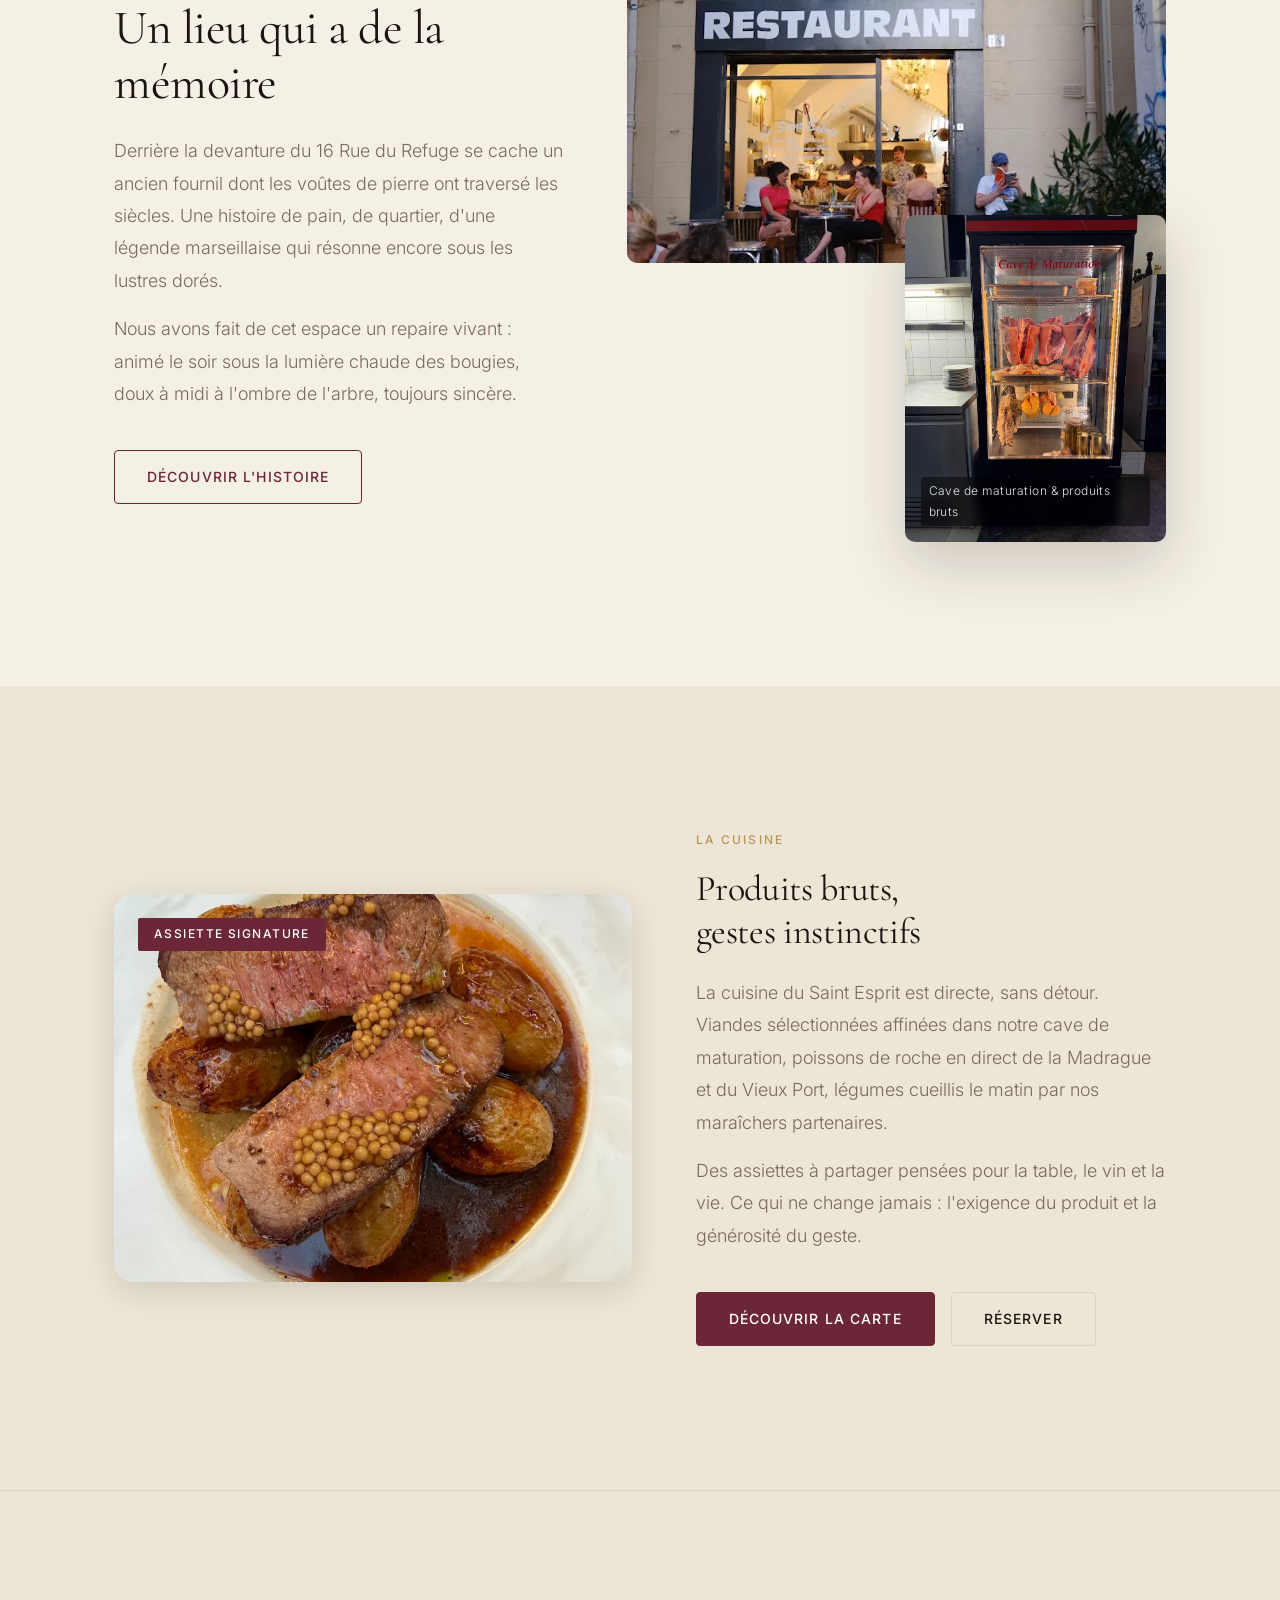
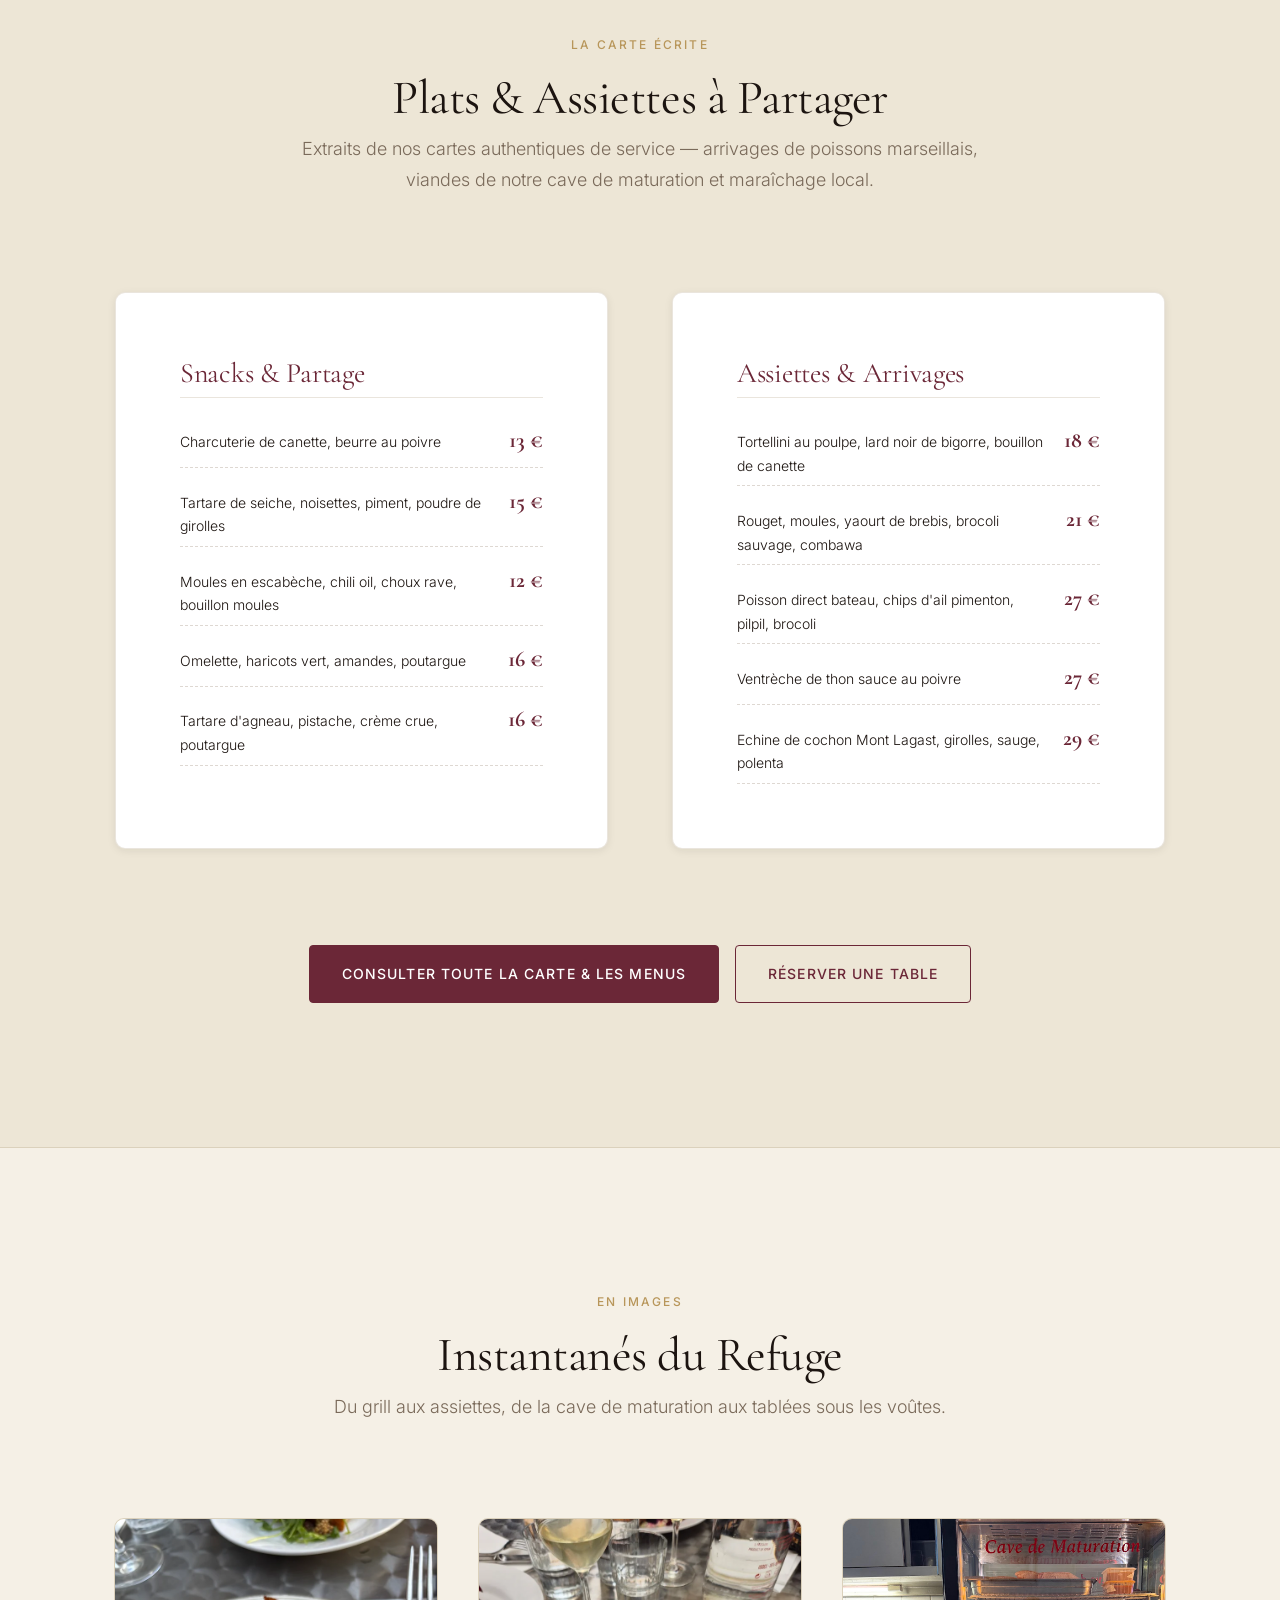
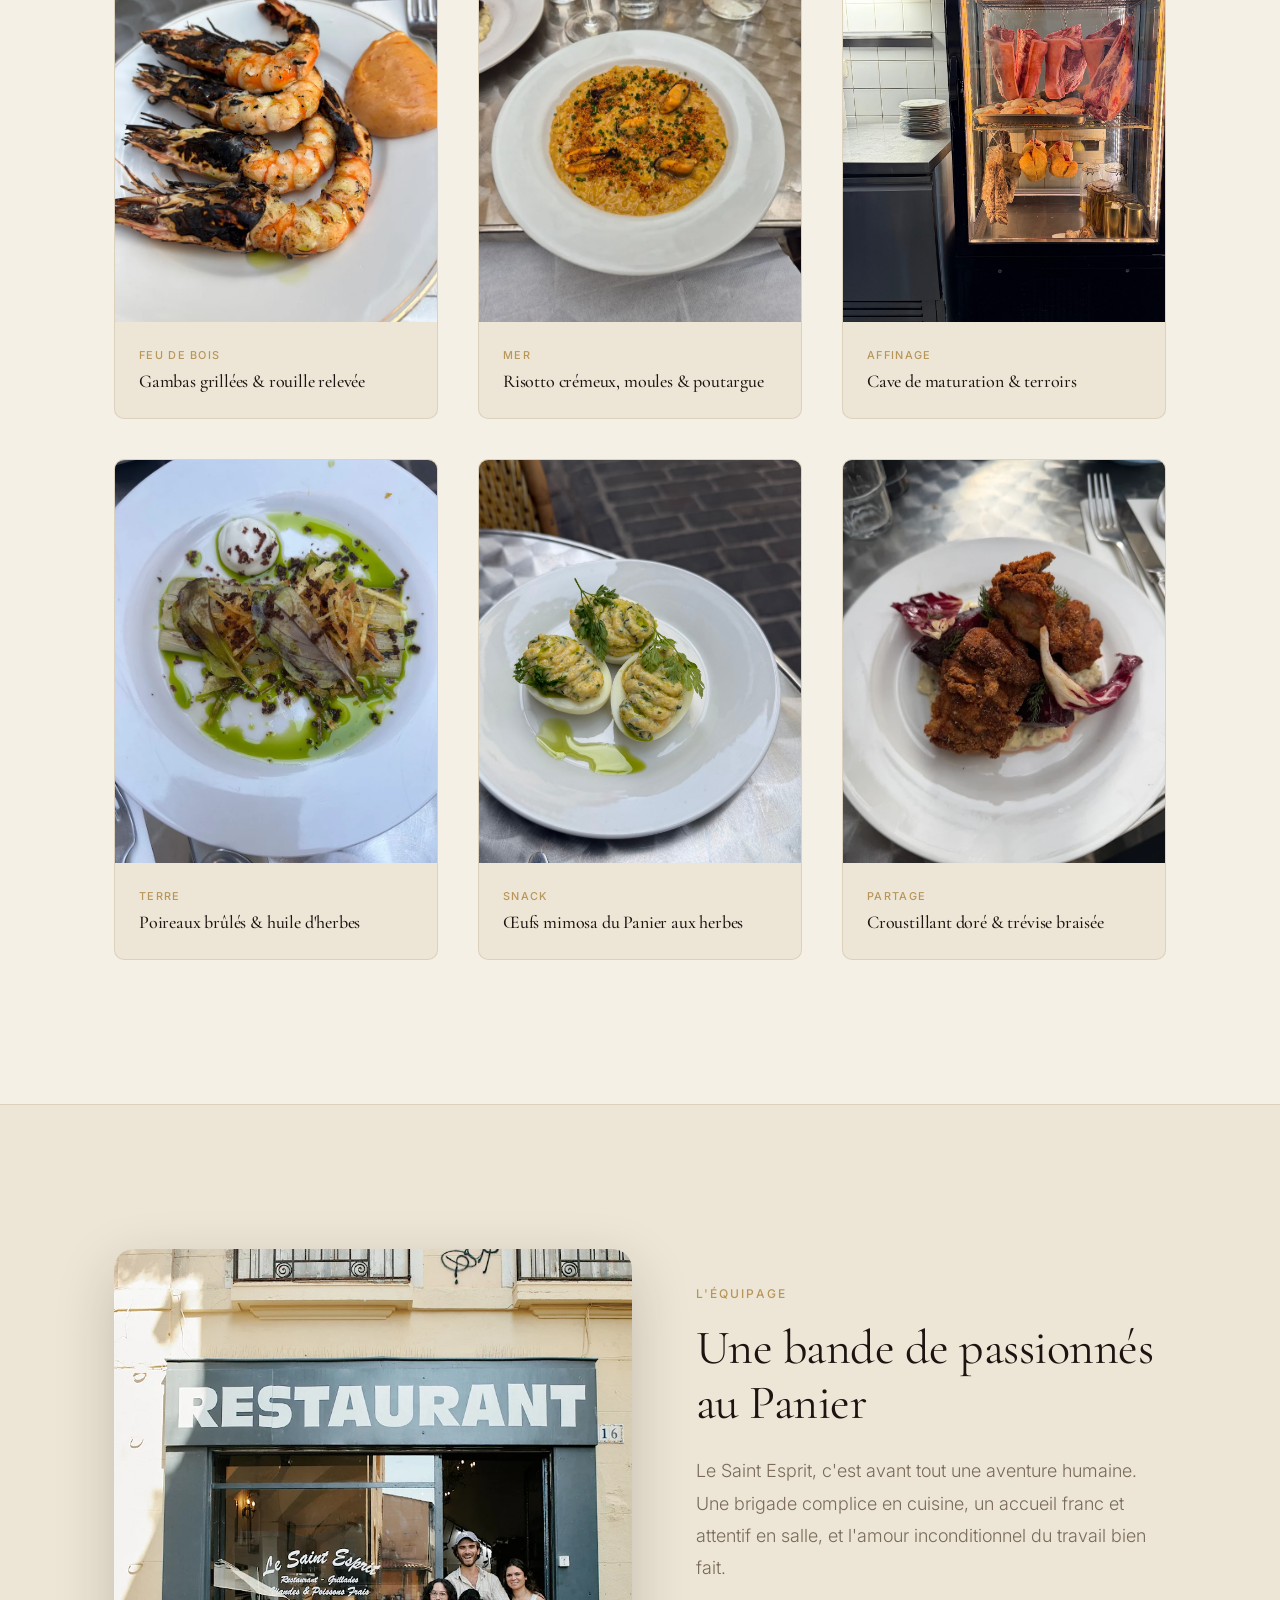
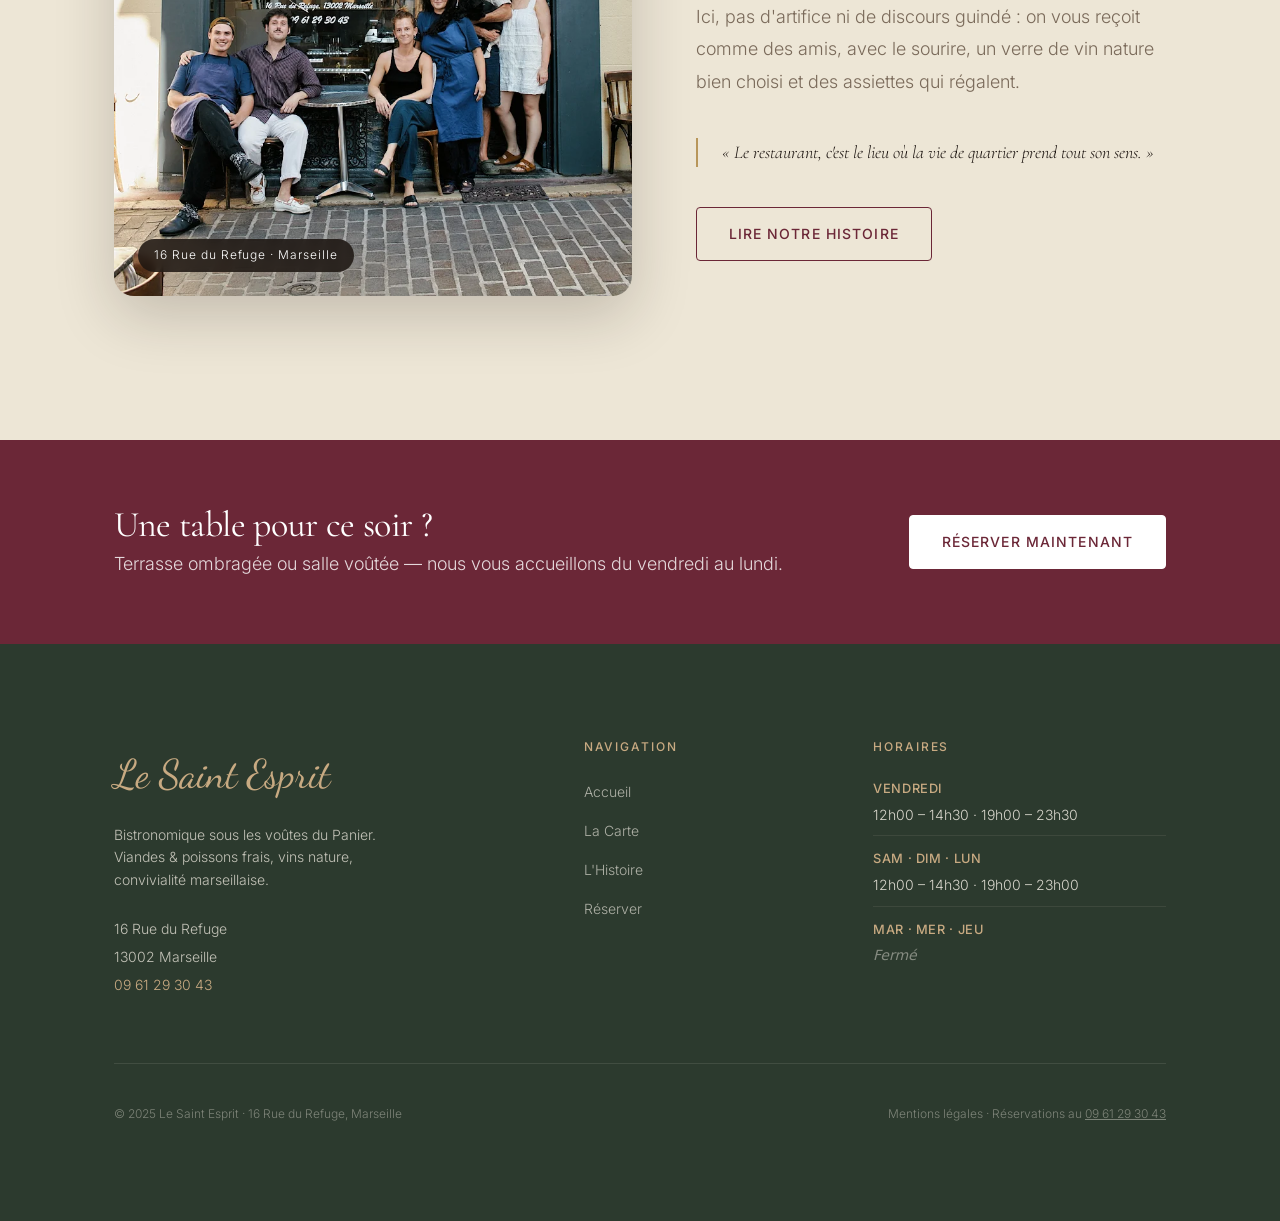
==== commit eaf7fc93: "fix(footer): redesign opening hours to clean stacked layout and prevent awkward line breaks" ====
--- a/index.html
+++ b/index.html
@@ -11,6 +11,7 @@
   <meta property="og:image" content="assets/images/terrasse-arbre.jpg">
   <meta property="og:type" content="restaurant">
   <link rel="canonical" href="/">
+  <link rel="icon" type="image/jpeg" href="assets/images/favicon.jpg">
 
   <!-- Schéma JSON-LD -->
   <script type="application/ld+json">
@@ -35,7 +36,7 @@
   </script>
 
   <link rel="stylesheet" href="assets/css/tokens.css?v=9">
-  <link rel="stylesheet" href="assets/css/main.css?v=9">
+  <link rel="stylesheet" href="assets/css/main.css?v=10">
 </head>
 <body>
 
@@ -393,9 +394,18 @@
         <div>
           <h3 class="footer-col-title">Horaires</h3>
           <ul class="footer-hours" aria-label="Horaires d'ouverture">
-            <li><span><span>Vendredi</span><span>12h–14h30 · 19h–23h30</span></span></li>
-            <li><span><span>Sam · Dim · Lun</span><span>12h–14h30 · 19h–23h00</span></span></li>
-            <li><span><span>Mar · Mer · Jeu</span><span>Fermé</span></span></li>
+            <li class="footer-hours-item">
+              <span class="hours-day">Vendredi</span>
+              <span class="hours-time">12h00 – 14h30 · 19h00 – 23h30</span>
+            </li>
+            <li class="footer-hours-item">
+              <span class="hours-day">Sam · Dim · Lun</span>
+              <span class="hours-time">12h00 – 14h30 · 19h00 – 23h00</span>
+            </li>
+            <li class="footer-hours-item closed">
+              <span class="hours-day">Mar · Mer · Jeu</span>
+              <span class="hours-time">Fermé</span>
+            </li>
           </ul>
         </div>
       </div>
--- a/assets/css/main.css
+++ b/assets/css/main.css
@@ -365,7 +365,7 @@
 }
 .footer-grid {
   display: grid;
-  grid-template-columns: 2fr 1fr 1fr;
+  grid-template-columns: 1.8fr 1fr 1.3fr;
   gap: var(--space-xl);
   padding-bottom: var(--space-xl);
   border-bottom: 1px solid rgba(245, 240, 230, 0.1);
@@ -404,8 +404,48 @@
   transition: color var(--duration-fast);
 }
 .footer-links a:hover { color: var(--color-stone); }
-.footer-hours { display: flex; flex-direction: column; gap: 0.5rem; font-size: var(--text-sm); }
-.footer-hours span { display: flex; justify-content: space-between; gap: 1rem; }
+.footer-hours {
+  display: flex;
+  flex-direction: column;
+  gap: 0.75rem;
+  font-size: var(--text-sm);
+  margin: 0;
+  padding: 0;
+  list-style: none;
+}
+.footer-hours-item,
+.footer-hours > li {
+  display: flex;
+  flex-direction: column;
+  gap: 0.2rem;
+  padding-bottom: 0.55rem;
+  border-bottom: 1px solid rgba(245, 240, 230, 0.08);
+}
+.footer-hours-item:last-child,
+.footer-hours > li:last-child {
+  border-bottom: none;
+  padding-bottom: 0;
+}
+.footer-hours-item .hours-day,
+.footer-hours .hours-day {
+  color: var(--color-stone);
+  font-weight: 500;
+  font-size: 0.8rem;
+  letter-spacing: 0.05em;
+  text-transform: uppercase;
+  white-space: nowrap;
+}
+.footer-hours-item .hours-time,
+.footer-hours .hours-time {
+  color: rgba(245, 240, 230, 0.85);
+  font-size: 0.875rem;
+  white-space: nowrap;
+}
+.footer-hours-item.closed .hours-time,
+.footer-hours .closed .hours-time {
+  color: rgba(245, 240, 230, 0.45);
+  font-style: italic;
+}
 .footer-bottom {
   display: flex;
   justify-content: space-between;
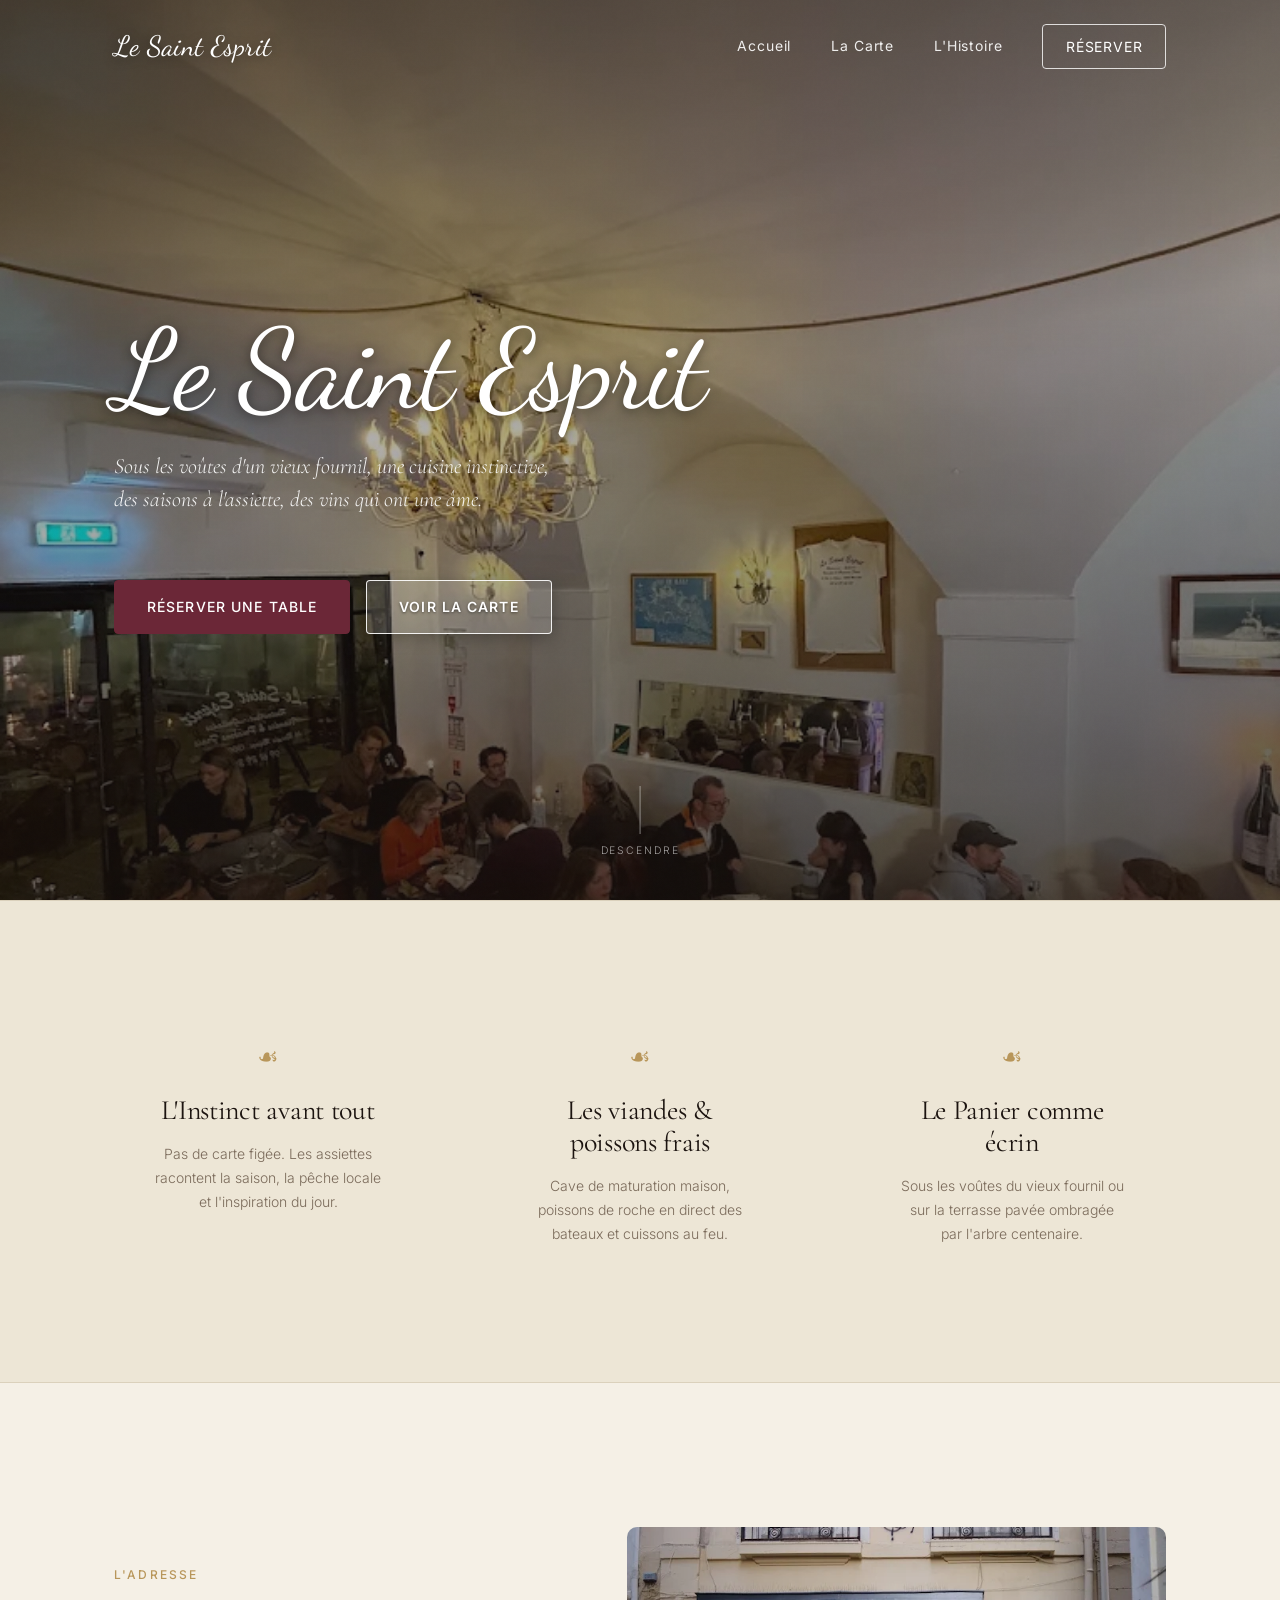
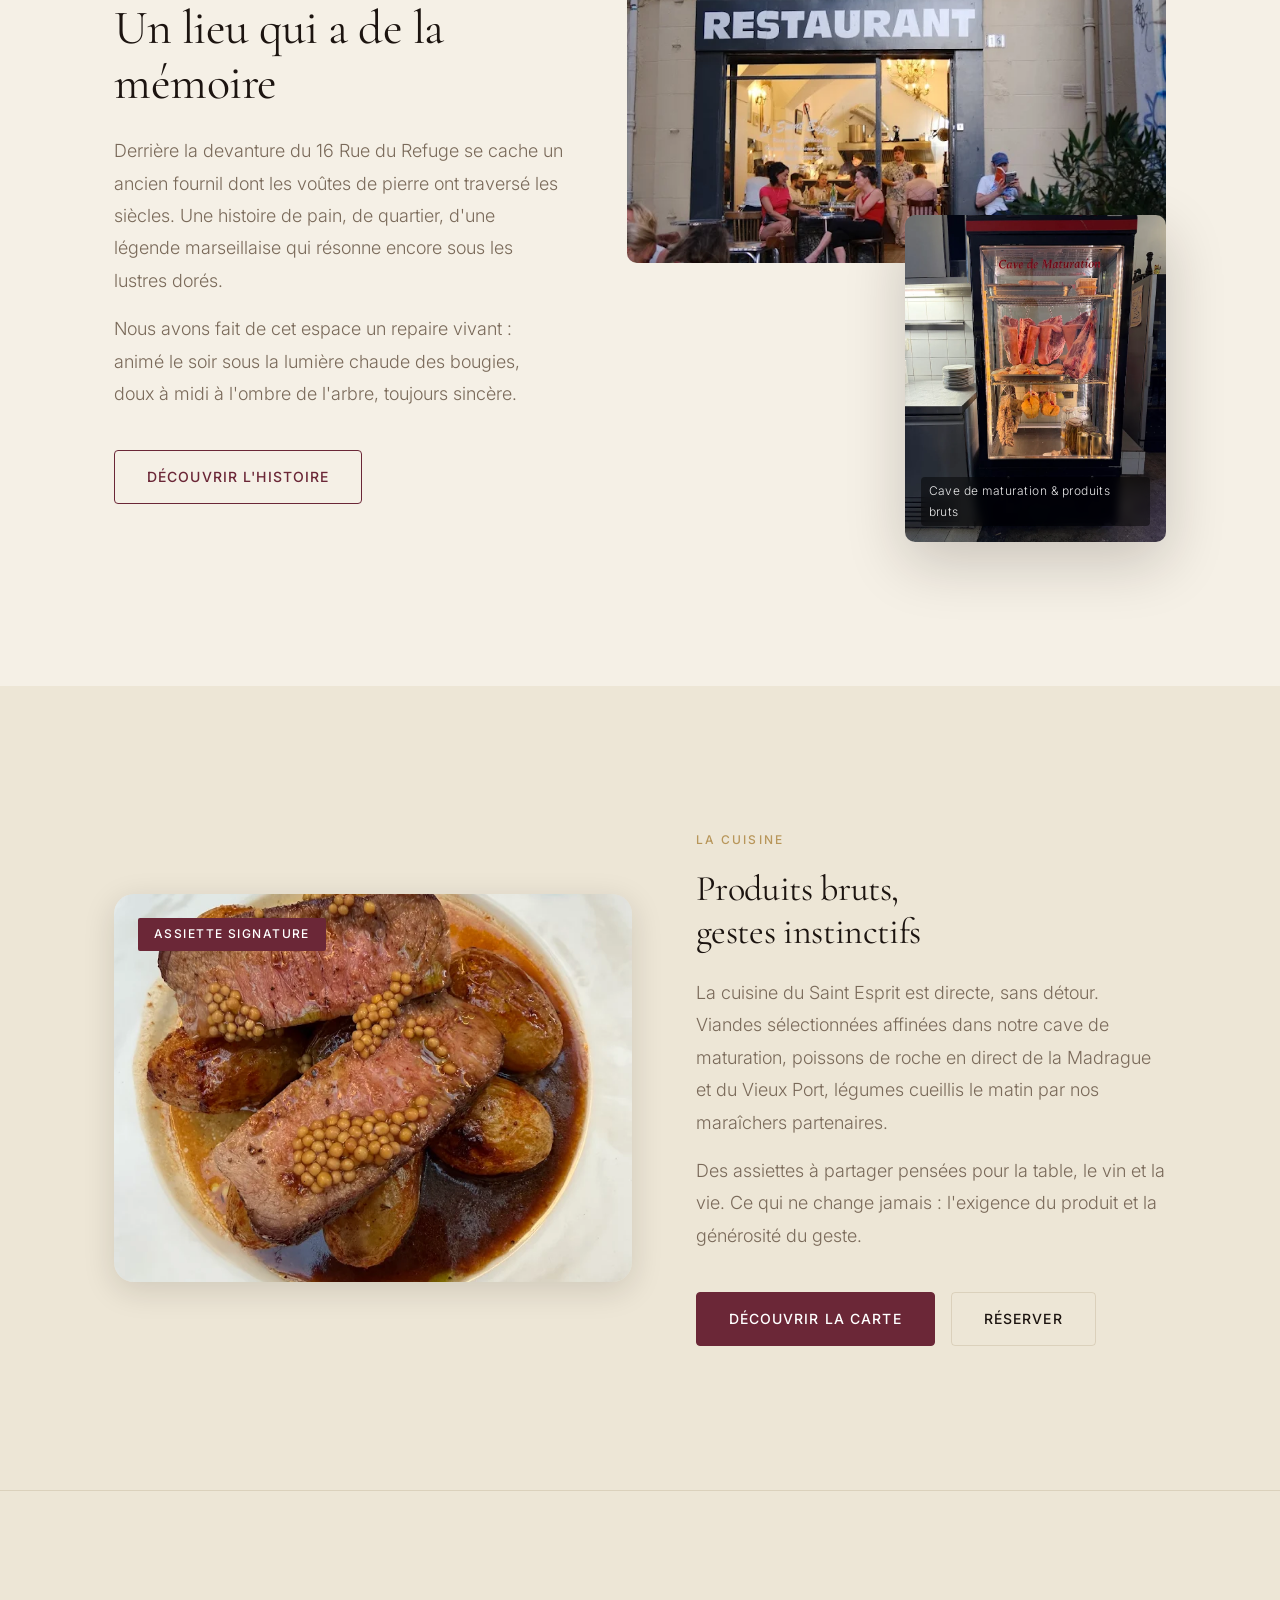
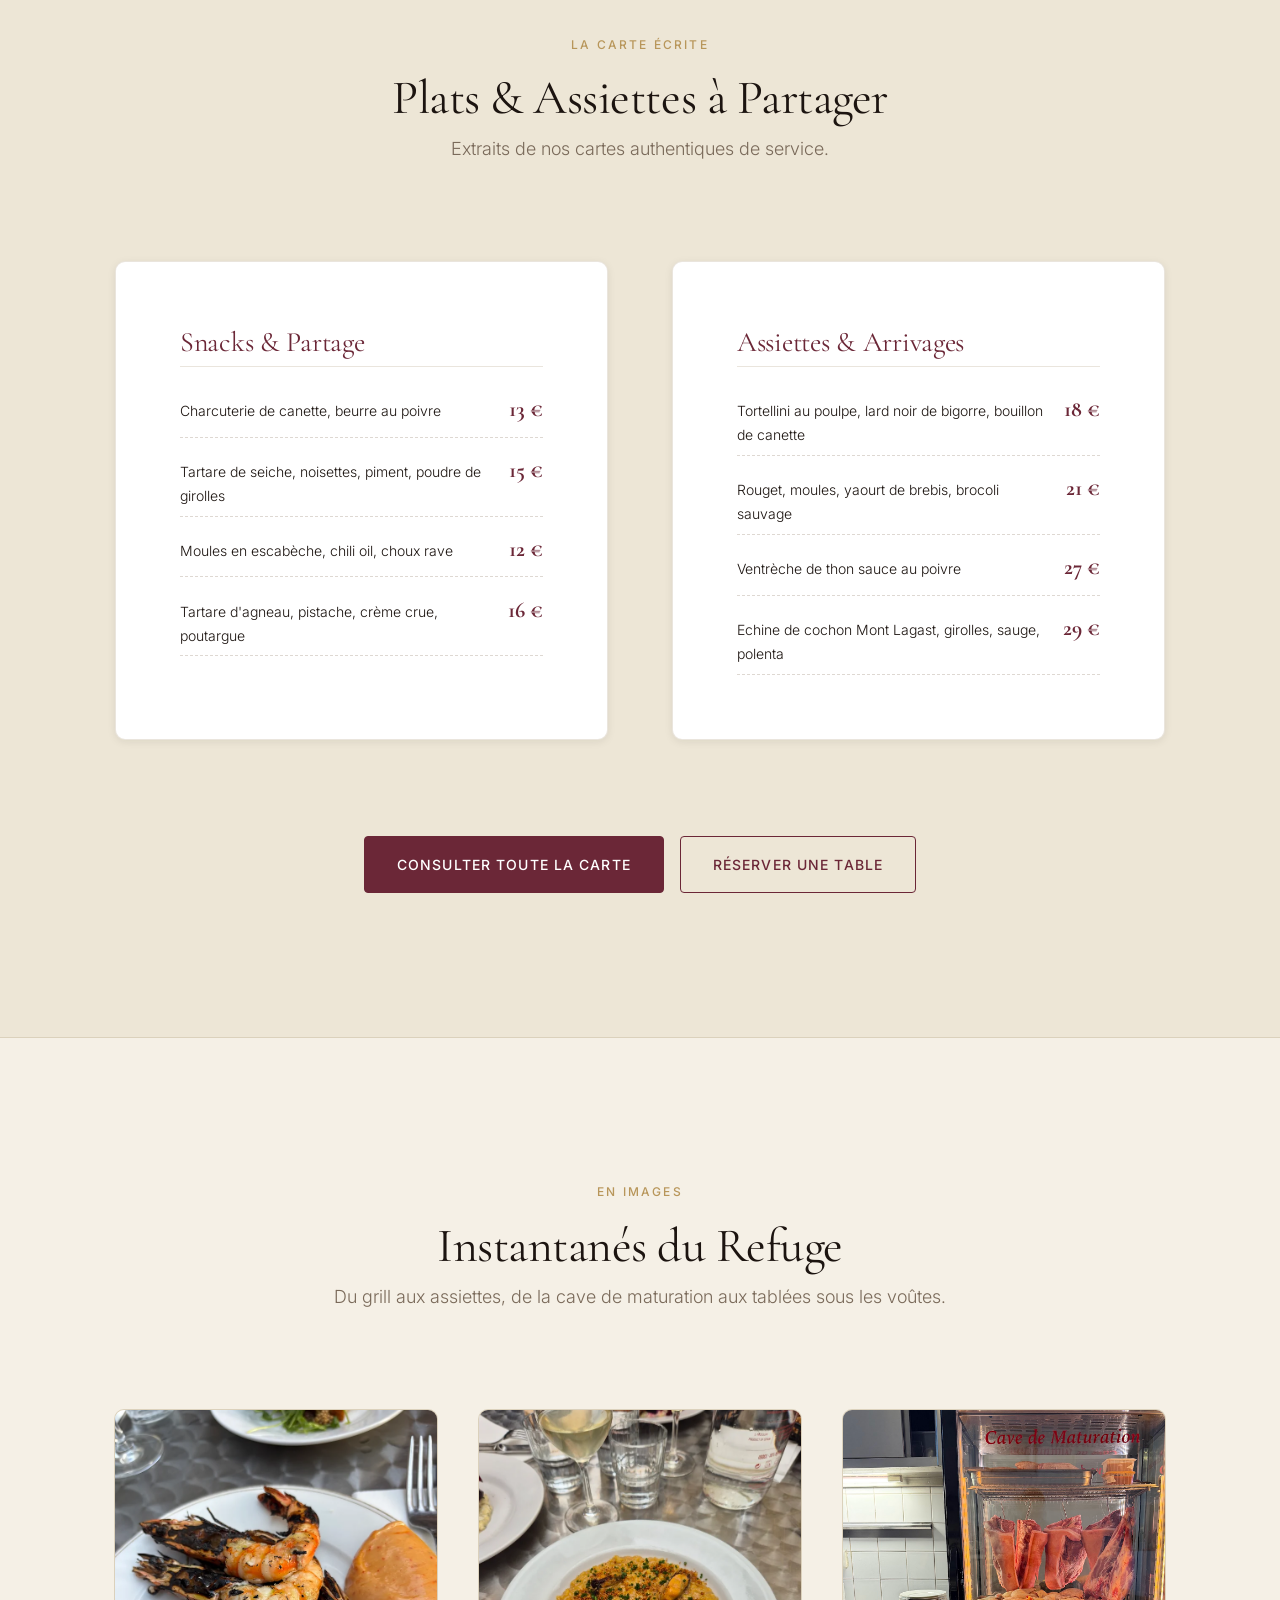
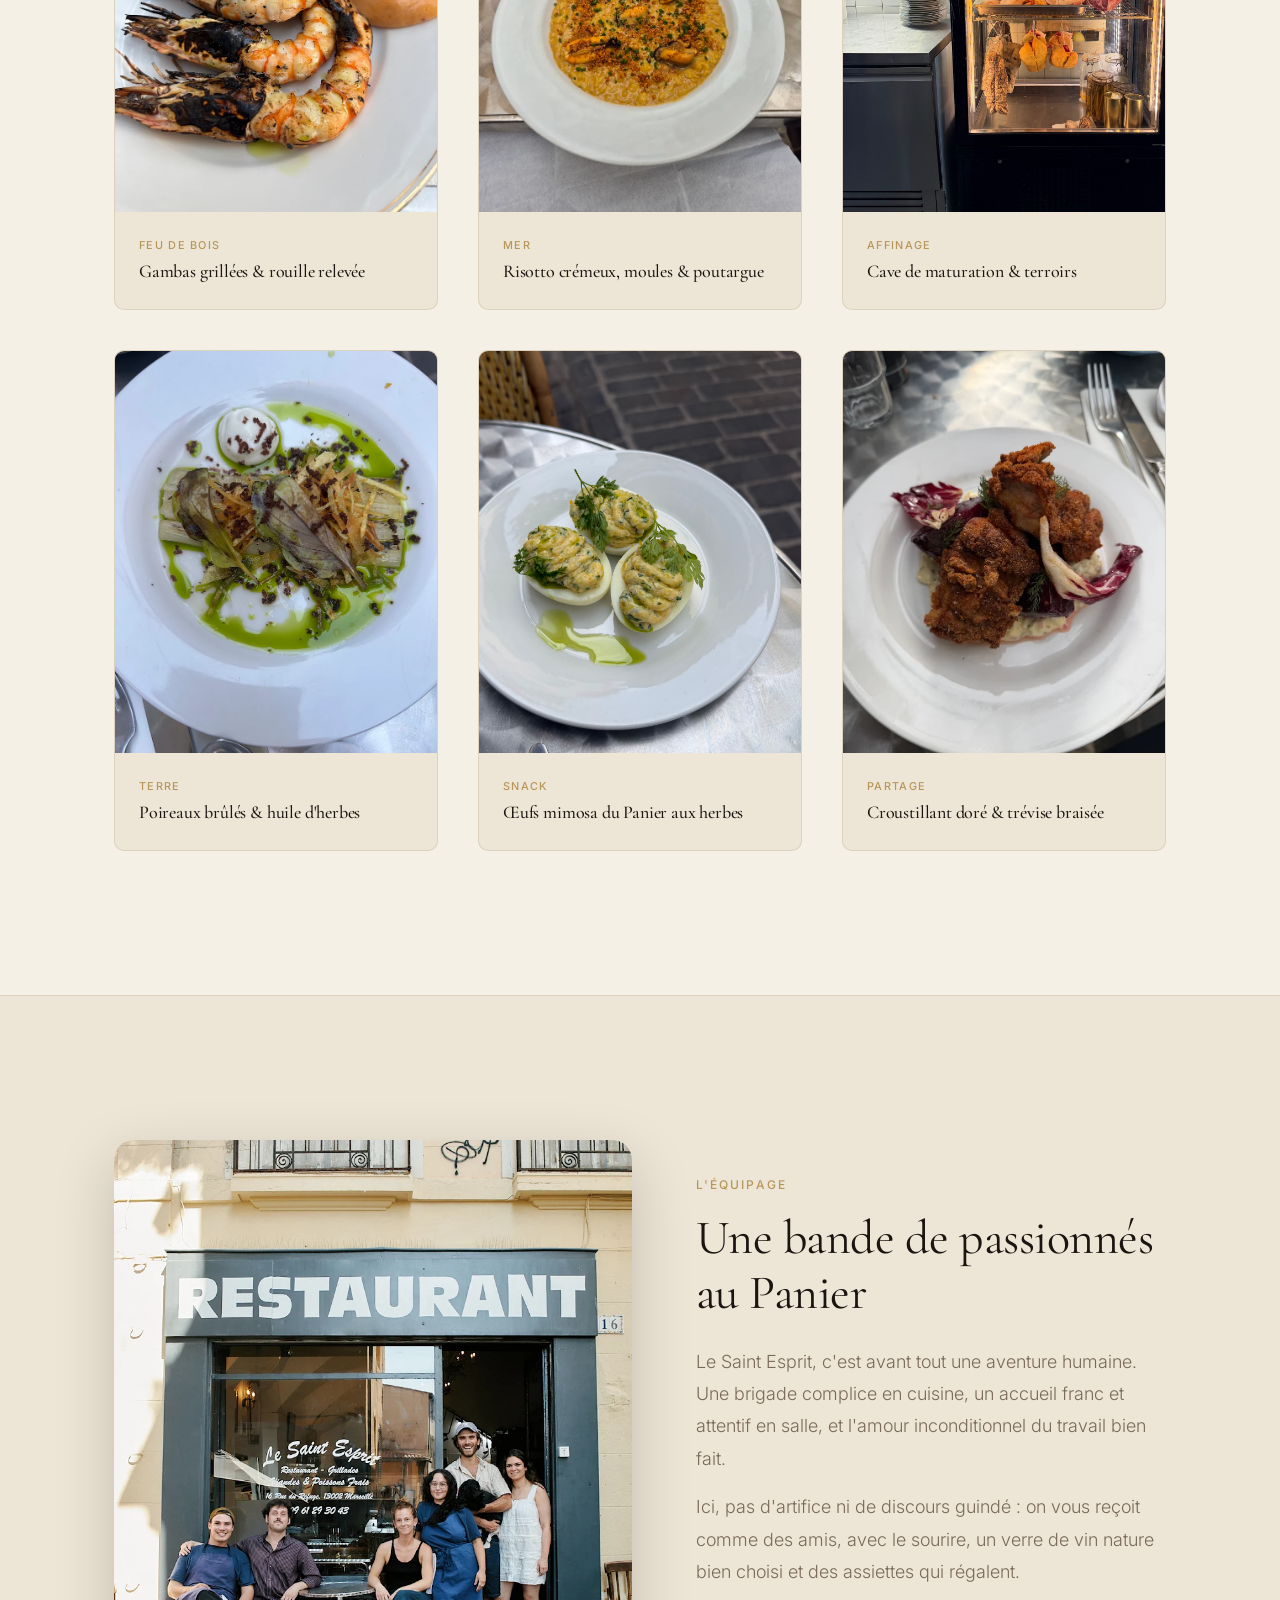
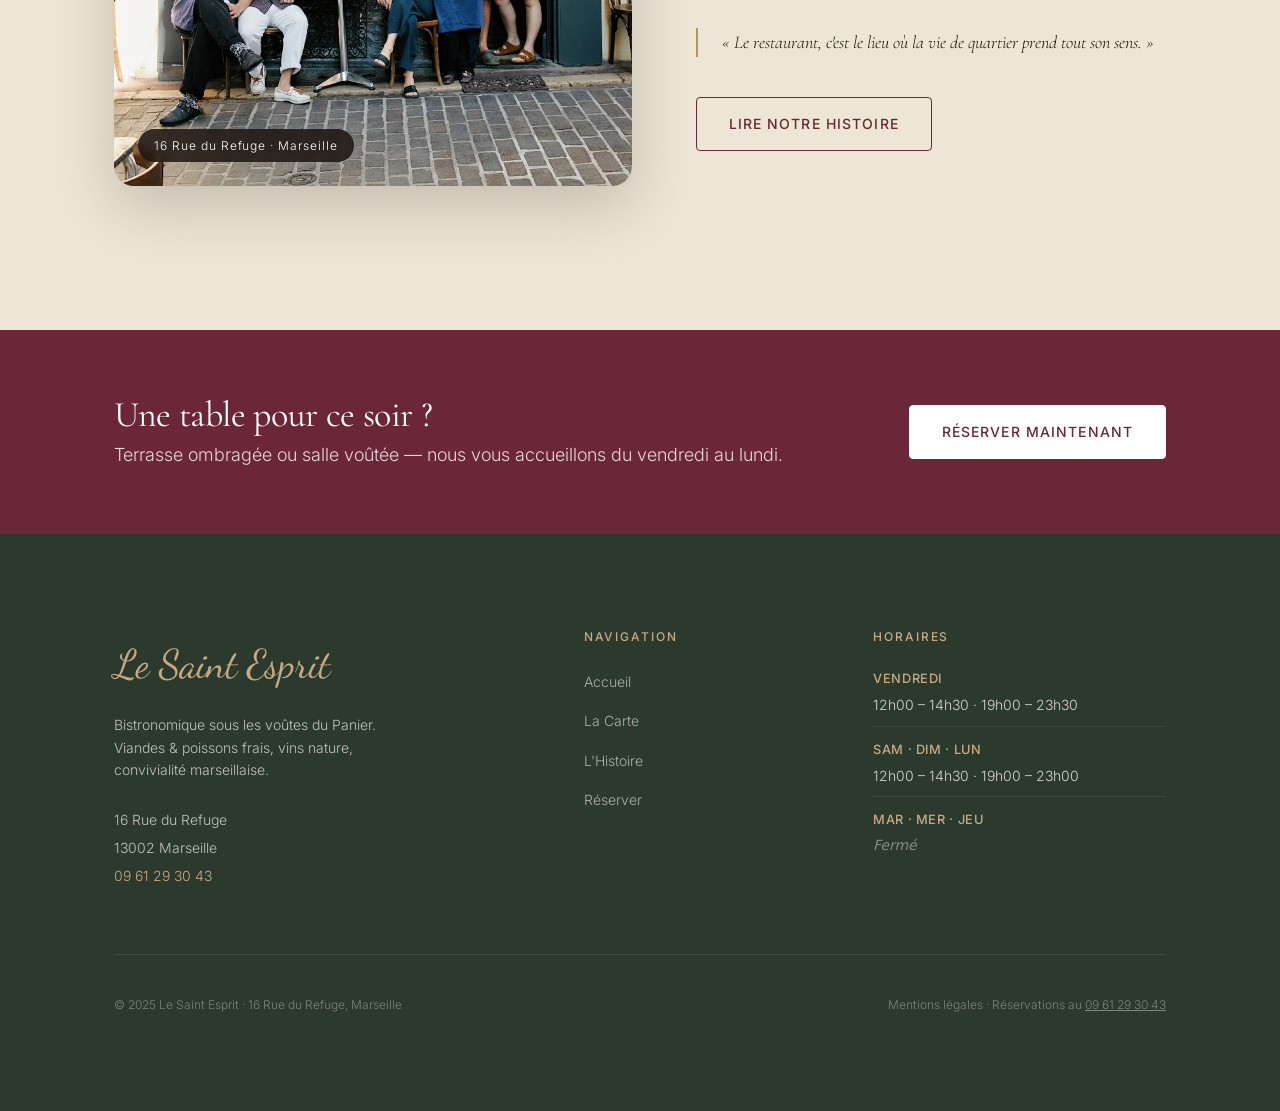
==== commit 8b912606: "refactor: SPA hash-based navigation — toutes les pages dans index.html (#carte, #histoire, #reservat" ====
--- a/index.html
+++ b/index.html
@@ -12,145 +12,351 @@
   <meta property="og:type" content="restaurant">
   <link rel="canonical" href="/">
   <link rel="icon" type="image/jpeg" href="assets/images/favicon.jpg">
-
-  <!-- Schéma JSON-LD -->
   <script type="application/ld+json">
-  {
-    "@context": "https://schema.org",
-    "@type": "Restaurant",
-    "name": "Le Saint Esprit",
-    "description": "Restaurant bistronomique sous les voûtes d'une ancienne boulangerie au cœur du Panier, Marseille.",
-    "address": {
-      "@type": "PostalAddress",
-      "streetAddress": "16 Rue du Refuge",
-      "addressLocality": "Marseille",
-      "postalCode": "13002",
-      "addressCountry": "FR"
-    },
-    "servesCuisine": "Bistronomique, Cuisine de saison, Grillades",
-    "url": "https://lesaintesprit.fr",
-    "telephone": "+33961293043",
-    "priceRange": "€€–€€€",
-    "openingHours": ["Fr 12:00-14:30", "Fr 19:00-23:30", "Sa-Mo 12:00-14:30", "Sa-Mo 19:00-23:00"]
-  }
+  {"@context":"https://schema.org","@type":"Restaurant","name":"Le Saint Esprit","description":"Restaurant bistronomique sous les voûtes d'une ancienne boulangerie au cœur du Panier, Marseille.","address":{"@type":"PostalAddress","streetAddress":"16 Rue du Refuge","addressLocality":"Marseille","postalCode":"13002","addressCountry":"FR"},"servesCuisine":"Bistronomique, Cuisine de saison, Grillades","url":"https://lesaintesprit.fr","telephone":"+33961293043","priceRange":"€€–€€€","openingHours":["Fr 12:00-14:30","Fr 19:00-23:30","Sa-Mo 12:00-14:30","Sa-Mo 19:00-23:00"]}
   </script>
-
   <link rel="stylesheet" href="assets/css/tokens.css?v=9">
   <link rel="stylesheet" href="assets/css/main.css?v=10">
+  <style>
+    /* SPA */
+    .spa-page{display:none;opacity:0;}
+    .spa-page.active{display:block;animation:spaFadeIn .35s ease forwards;}
+    @keyframes spaFadeIn{from{opacity:0;transform:translateY(10px)}to{opacity:1;transform:translateY(0)}}
+    .nav-links a.nav-active,.nav-drawer a.nav-active{color:var(--color-gold);}
+    main{padding-top:0;}
+    /* Hero */
+    .hero{position:relative;min-height:100svh;display:flex;flex-direction:column;justify-content:center;overflow:hidden;}
+    .hero-media{position:absolute;inset:0;}
+    .hero-img{width:100%;height:100%;object-fit:cover;object-position:center center;transform:scale(1.05);transition:transform 8s ease-out;}
+    .hero-img.loaded{transform:scale(1);}
+    .hero-overlay{position:absolute;inset:0;background:linear-gradient(170deg,rgba(28,20,16,.65) 0%,rgba(28,20,16,.35) 45%,rgba(28,20,16,.75) 100%);}
+    .hero-grain{position:absolute;inset:0;background-image:url("data:image/svg+xml,%3Csvg viewBox='0 0 256 256' xmlns='http://www.w3.org/2000/svg'%3E%3Cfilter id='noise'%3E%3CfeTurbulence type='fractalNoise' baseFrequency='0.9' numOctaves='4' stitchTiles='stitch'/%3E%3C/filter%3E%3Crect width='100%25' height='100%25' filter='url(%23noise)' opacity='0.04'/%3E%3C/svg%3E");opacity:.5;mix-blend-mode:overlay;}
+    .hero-content{position:relative;z-index:2;padding-block:var(--space-3xl) var(--space-2xl);color:#fff;}
+    .hero-title{font-family:var(--font-logo);font-size:var(--text-hero);font-weight:400;line-height:1;color:#fff;margin-bottom:var(--space-md);-webkit-font-smoothing:antialiased;text-shadow:0 2px 12px rgba(0,0,0,.45);opacity:0;animation:fadeUp .9s var(--ease-out) .5s forwards;}
+    .hero-sub{font-family:var(--font-display);font-size:var(--text-lg);font-weight:300;font-style:italic;color:rgba(255,255,255,.92);max-width:560px;line-height:1.5;margin-bottom:var(--space-xl);opacity:0;animation:fadeUp .9s var(--ease-out) .7s forwards;}
+    .hero-actions{display:flex;gap:var(--space-sm);flex-wrap:wrap;opacity:0;animation:fadeUp .9s var(--ease-out) .9s forwards;}
+    .hero-actions .btn-ghost{background:rgba(255,255,255,.16);color:#fff;border:1.5px solid rgba(255,255,255,.9);backdrop-filter:blur(10px);-webkit-backdrop-filter:blur(10px);font-weight:600;letter-spacing:.08em;text-shadow:0 1px 3px rgba(0,0,0,.5);box-shadow:0 4px 16px rgba(0,0,0,.25);}
+    .hero-actions .btn-ghost:hover,.hero-actions .btn-ghost:focus-visible{background:#fff;color:var(--color-bordeaux);border-color:#fff;text-shadow:none;transform:translateY(-2px);box-shadow:0 8px 24px rgba(0,0,0,.3);}
+    .hero-scroll-hint{position:absolute;bottom:var(--space-lg);left:50%;transform:translateX(-50%);display:flex;flex-direction:column;align-items:center;gap:.5rem;z-index:2;opacity:0;animation:fadeIn 1s var(--ease-out) 1.5s forwards;}
+    .scroll-line{display:block;width:1px;height:48px;background:rgba(255,255,255,.45);animation:scrollPulse 1.8s ease-in-out infinite;}
+    .scroll-label{font-size:.65rem;letter-spacing:.18em;text-transform:uppercase;color:rgba(255,255,255,.6);}
+    @keyframes fadeUp{from{opacity:0;transform:translateY(24px)}to{opacity:1;transform:translateY(0)}}
+    @keyframes fadeIn{from{opacity:0}to{opacity:1}}
+    @keyframes scrollPulse{0%,100%{transform:scaleY(1);opacity:.45}50%{transform:scaleY(.6);opacity:.2}}
+    /* Identity */
+    .identity-strip{background:var(--color-surface);padding-block:var(--space-2xl);border-top:1px solid var(--color-border);border-bottom:1px solid var(--color-border);}
+    .identity-grid{display:grid;grid-template-columns:repeat(3,1fr);gap:var(--space-xl);}
+    .identity-item{text-align:center;padding:var(--space-lg);}
+    .identity-icon{display:block;font-size:1.5rem;color:var(--color-gold);margin-bottom:var(--space-sm);}
+    .identity-title{font-family:var(--font-display);font-size:var(--text-xl);margin-bottom:var(--space-sm);}
+    .identity-item p{font-size:var(--text-sm);color:var(--color-text-muted);line-height:1.7;}
+    /* Ambiance */
+    .ambiance-section{padding-block:var(--space-3xl);}
+    .ambiance-grid{display:grid;grid-template-columns:1fr 1.2fr;gap:var(--space-xl);align-items:center;}
+    .ambiance-heading{font-size:var(--text-3xl);margin-bottom:var(--space-md);}
+    .ambiance-body{font-size:var(--text-md);color:var(--color-text-muted);line-height:1.8;}
+    .ambiance-images{display:grid;grid-template-rows:1fr auto;grid-template-columns:1fr 1fr;gap:var(--space-sm);}
+    .ambiance-img-main{grid-column:1/-1;border-radius:var(--radius-md);overflow:hidden;aspect-ratio:16/10;}
+    .ambiance-img-main img{width:100%;height:100%;object-fit:cover;transition:transform .6s var(--ease-out);}
+    .ambiance-img-main:hover img{transform:scale(1.03);}
+    .ambiance-img-secondary{grid-column:2/3;position:relative;border-radius:var(--radius-md);overflow:hidden;aspect-ratio:4/5;margin-top:calc(-1 * var(--space-xl));box-shadow:var(--shadow-lg);}
+    .ambiance-img-secondary img{width:100%;height:100%;object-fit:cover;}
+    .ambiance-img-caption{position:absolute;bottom:var(--space-sm);left:var(--space-sm);right:var(--space-sm);font-size:var(--text-xs);color:rgba(255,255,255,.9);background:rgba(0,0,0,.45);padding:4px 8px;border-radius:4px;backdrop-filter:blur(4px);letter-spacing:.04em;}
+    /* Plat */
+    .plat-section{background:var(--color-surface);padding-block:var(--space-3xl);}
+    .plat-inner{display:grid;grid-template-columns:1.1fr 1fr;gap:var(--space-xl);align-items:center;}
+    .plat-img-wrap{position:relative;border-radius:var(--radius-lg);overflow:hidden;aspect-ratio:4/3;box-shadow:var(--shadow-md);}
+    .plat-img-wrap img{width:100%;height:100%;object-fit:cover;transition:transform .7s var(--ease-out);}
+    .plat-img-wrap:hover img{transform:scale(1.04);}
+    .plat-label{position:absolute;top:var(--space-md);left:var(--space-md);padding:.4rem 1rem;background:var(--color-bordeaux);color:#fff;font-size:var(--text-xs);font-weight:500;letter-spacing:.12em;text-transform:uppercase;border-radius:2px;}
+    .plat-text h2{font-size:var(--text-2xl);margin-bottom:var(--space-md);line-height:1.2;}
+    .plat-text p{color:var(--color-text-muted);font-size:var(--text-md);line-height:1.8;}
+    .plat-ctas{margin-top:var(--space-lg);display:flex;gap:var(--space-sm);flex-wrap:wrap;}
+    /* Galerie */
+    .creations-gallery{padding-block:var(--space-3xl);}
+    .gallery-header{text-align:center;max-width:620px;margin-inline:auto;margin-bottom:var(--space-2xl);}
+    .gallery-title{font-size:var(--text-3xl);margin-bottom:var(--space-xs);}
+    .gallery-sub{color:var(--color-text-muted);font-size:var(--text-md);}
+    .gallery-track{display:grid;grid-template-columns:repeat(3,1fr);gap:var(--space-lg);}
+    .gallery-card{background:var(--color-surface);border:1px solid var(--color-border);border-radius:var(--radius-md);overflow:hidden;transition:transform var(--duration-fast),box-shadow var(--duration-fast);display:flex;flex-direction:column;}
+    .gallery-card:hover{transform:translateY(-4px);box-shadow:var(--shadow-md);}
+    .gallery-card-media{aspect-ratio:4/5;overflow:hidden;background:var(--color-border);}
+    .gallery-card-media img{width:100%;height:100%;object-fit:cover;transition:transform .6s var(--ease-out);}
+    .gallery-card:hover .gallery-card-media img{transform:scale(1.05);}
+    .gallery-card-info{padding:var(--space-md);display:flex;flex-direction:column;gap:.3rem;}
+    .gallery-tag{font-size:.68rem;font-weight:500;letter-spacing:.12em;text-transform:uppercase;color:var(--color-gold);}
+    .gallery-name{font-family:var(--font-display);font-size:var(--text-md);font-weight:500;color:var(--color-text);line-height:1.4;}
+    /* Equipe */
+    .equipe-section{background:var(--color-surface);padding-block:var(--space-3xl);border-top:1px solid var(--color-border);}
+    .equipe-grid{display:grid;grid-template-columns:1.1fr 1fr;gap:var(--space-xl);align-items:center;}
+    .equipe-media{position:relative;border-radius:var(--radius-lg);overflow:hidden;aspect-ratio:4/5;box-shadow:var(--shadow-lg);}
+    .equipe-media img{width:100%;height:100%;object-fit:cover;}
+    .equipe-badge{position:absolute;bottom:var(--space-md);left:var(--space-md);background:rgba(28,20,16,.85);color:#fff;padding:.4rem 1rem;border-radius:100px;font-size:var(--text-xs);letter-spacing:.08em;backdrop-filter:blur(4px);}
+    .equipe-text h2{font-size:var(--text-3xl);margin-bottom:var(--space-md);}
+    .equipe-text p{color:var(--color-text-muted);font-size:var(--text-md);line-height:1.8;}
+    .equipe-quote{margin-top:var(--space-lg);padding-left:var(--space-md);border-left:2px solid var(--color-gold);font-family:var(--font-display);font-style:italic;color:var(--color-text);font-size:var(--text-md);line-height:1.6;}
+    /* Resa band */
+    .resa-band{background:var(--color-bordeaux);padding-block:var(--space-xl);}
+    .resa-band-inner{display:flex;align-items:center;justify-content:space-between;gap:var(--space-lg);flex-wrap:wrap;}
+    .resa-band-text h2{color:#fff;font-size:var(--text-2xl);margin-bottom:.25rem;}
+    .resa-band-text p{color:rgba(255,255,255,.82);font-size:var(--text-md);}
+    .resa-band .btn-primary{background:#fff;color:var(--color-bordeaux);border-color:#fff;}
+    .resa-band .btn-primary:hover{background:var(--color-surface);}
+    /* Menu page */
+    .menu-hero{background:var(--color-encre);padding-block:calc(var(--space-3xl) + 2rem) var(--space-2xl);text-align:center;position:relative;overflow:hidden;}
+    .menu-hero::before{content:'';position:absolute;inset:0;background:url('assets/images/terrasse-arbre.jpg') center 25%/cover;opacity:.28;}
+    .menu-hero-content{position:relative;z-index:1;}
+    .menu-hero-label{display:inline-block;font-size:var(--text-xs);letter-spacing:.2em;text-transform:uppercase;color:var(--color-stone);margin-bottom:var(--space-sm);}
+    .menu-hero h1{font-family:var(--font-display);font-size:clamp(2.8rem,6vw,4.5rem);color:#fff;margin-bottom:var(--space-sm);}
+    .menu-hero-sub{font-family:var(--font-display);font-style:italic;font-size:var(--text-lg);color:rgba(255,255,255,.85);max-width:620px;margin-inline:auto;}
+    .menu-hero-note{margin-top:var(--space-md);display:inline-flex;align-items:center;gap:.5rem;font-size:var(--text-xs);font-weight:500;letter-spacing:.1em;text-transform:uppercase;color:var(--color-gold);border:1px solid rgba(184,150,90,.5);border-radius:100px;padding:.5rem 1.25rem;background:rgba(0,0,0,.3);}
+    .menu-text-section{padding-block:var(--space-3xl);}
+    .section-intro-centered{text-align:center;max-width:680px;margin-inline:auto;margin-bottom:var(--space-2xl);}
+    .menu-tabs-wrap{display:flex;justify-content:center;gap:.75rem;margin-bottom:var(--space-2xl);flex-wrap:wrap;}
+    .menu-tab-btn{background:#fff;border:1px solid var(--color-border);border-radius:var(--radius-full);padding:.75rem 1.4rem;cursor:pointer;display:inline-flex;align-items:center;gap:.6rem;font-family:var(--font-body);font-size:var(--text-sm);font-weight:500;color:var(--color-text);transition:all var(--duration-fast);box-shadow:var(--shadow-sm);}
+    .menu-tab-btn:hover{border-color:var(--color-gold);transform:translateY(-2px);box-shadow:var(--shadow-md);}
+    .menu-tab-btn.active{background:var(--color-encre);color:#fff;border-color:var(--color-encre);box-shadow:var(--shadow-md);}
+    .menu-tab-btn .tab-badge{font-size:.68rem;text-transform:uppercase;letter-spacing:.1em;padding:.2rem .55rem;border-radius:100px;background:rgba(184,150,90,.2);color:var(--color-gold);font-weight:600;}
+    .menu-tab-btn.active .tab-badge{background:rgba(255,255,255,.2);color:var(--color-stone);}
+    .carte-view-panel{display:none;}
+    .carte-view-panel.active{display:block;animation:fadeIn .4s ease;}
+    .carte-dual-grid{display:grid;grid-template-columns:1fr 1fr;gap:var(--space-xl);max-width:1200px;margin-inline:auto;}
+    .menu-paper-style{background:#faf8f5;border:1px solid var(--color-border);border-radius:var(--radius-lg);padding:clamp(1.5rem,4vw,3.5rem);box-shadow:var(--shadow-md);max-width:820px;margin-inline:auto;position:relative;}
+    .carte-dual-grid .menu-paper-style{max-width:100%;margin-inline:0;}
+    .menu-paper-header-box{text-align:center;margin-bottom:var(--space-2xl);padding-bottom:var(--space-lg);border-bottom:2px solid var(--color-border);}
+    .menu-paper-title{text-align:center;font-family:var(--font-display);font-size:var(--text-4xl);letter-spacing:.08em;text-transform:uppercase;margin-bottom:.35rem;}
+    .menu-paper-subtitle{font-family:var(--font-display);font-style:italic;font-size:var(--text-lg);color:var(--color-text-muted);}
+    .btn-carte-photo{display:inline-flex;align-items:center;gap:.45rem;font-size:var(--text-xs);font-weight:600;letter-spacing:.08em;text-transform:uppercase;color:var(--color-gold);background:rgba(184,150,90,.12);border:1px solid rgba(184,150,90,.35);border-radius:100px;padding:.45rem 1.1rem;cursor:pointer;margin-top:.75rem;transition:all .2s;}
+    .btn-carte-photo:hover{background:var(--color-gold);color:#fff;transform:translateY(-1px);}
+    .paper-section-block{margin-bottom:var(--space-2xl);}
+    .paper-section-title{font-family:var(--font-display);font-size:var(--text-2xl);color:var(--color-bordeaux);margin-bottom:var(--space-lg);display:flex;align-items:center;gap:1rem;}
+    .paper-section-title::after{content:'';flex:1;height:1px;background:var(--color-border);}
+    .paper-item-list{display:flex;flex-direction:column;gap:var(--space-md);}
+    .paper-item-row{display:flex;justify-content:space-between;align-items:baseline;gap:1.5rem;padding-bottom:var(--space-sm);border-bottom:1px dashed rgba(200,190,180,.6);}
+    .paper-item-text{font-size:var(--text-md);color:var(--color-text);line-height:1.5;flex:1;}
+    .paper-item-price{font-family:var(--font-display);font-size:var(--text-xl);font-weight:600;color:var(--color-bordeaux);white-space:nowrap;}
+    .paper-freestyle-badge{background:var(--color-encre);color:#fff;padding:var(--space-lg);border-radius:var(--radius-md);display:flex;justify-content:space-between;align-items:center;margin-top:var(--space-xl);}
+    .paper-freestyle-price{font-family:var(--font-display);font-size:2.8rem;color:var(--color-gold);font-weight:500;}
+    .paper-producteurs{margin-top:var(--space-2xl);padding-top:var(--space-lg);border-top:1px solid var(--color-border);font-size:var(--text-sm);color:var(--color-text-muted);line-height:1.8;}
+    .paper-price-note{text-align:right;font-style:italic;font-size:var(--text-xs);color:var(--color-text-light);margin-top:var(--space-md);}
+    .dishes-gallery-section{padding-block:var(--space-3xl);background:#fff;border-bottom:1px solid var(--color-border);}
+    .dishes-gallery-grid{display:grid;grid-template-columns:repeat(3,1fr);gap:var(--space-lg);}
+    .dish-photo-card{border:1px solid var(--color-border);border-radius:var(--radius-md);overflow:hidden;background:var(--color-surface);display:flex;flex-direction:column;transition:transform var(--duration-fast),box-shadow var(--duration-fast);}
+    .dish-photo-card:hover{transform:translateY(-4px);box-shadow:var(--shadow-md);}
+    .dish-photo-frame{aspect-ratio:4/5;overflow:hidden;background:var(--color-border);}
+    .dish-photo-frame img{width:100%;height:100%;object-fit:cover;transition:transform .6s var(--ease-out);}
+    .dish-photo-card:hover .dish-photo-frame img{transform:scale(1.06);}
+    .dish-photo-info{padding:var(--space-md);display:flex;flex-direction:column;gap:.35rem;}
+    .dish-photo-tag{font-size:.68rem;font-weight:600;letter-spacing:.12em;text-transform:uppercase;color:var(--color-gold);}
+    .dish-photo-title{font-family:var(--font-display);font-size:var(--text-lg);font-weight:500;color:var(--color-text);line-height:1.3;}
+    .dish-photo-desc{font-size:var(--text-sm);color:var(--color-text-muted);line-height:1.5;}
+    /* Modal */
+    .menu-modal{display:none;position:fixed;inset:0;background:rgba(0,0,0,.92);z-index:999;justify-content:center;align-items:center;padding:var(--space-md);}
+    .menu-modal.active{display:flex;}
+    .menu-modal img{max-width:95vw;max-height:92vh;object-fit:contain;border-radius:var(--radius-sm);box-shadow:0 10px 40px rgba(0,0,0,.8);}
+    .menu-modal-close{position:absolute;top:1.5rem;right:1.5rem;color:#fff;font-size:2.5rem;line-height:1;cursor:pointer;background:rgba(255,255,255,.1);width:48px;height:48px;border-radius:50%;display:flex;align-items:center;justify-content:center;transition:background .2s;}
+    .menu-modal-close:hover{background:rgba(255,255,255,.25);}
+    /* Histoire */
+    .histoire-hero{min-height:80vh;display:flex;align-items:flex-end;position:relative;overflow:hidden;}
+    .histoire-hero-media{position:absolute;inset:0;}
+    .histoire-hero-media img{width:100%;height:100%;object-fit:cover;object-position:center 35%;}
+    .histoire-hero-overlay{position:absolute;inset:0;background:linear-gradient(to top,rgba(28,20,16,.92) 0%,rgba(28,20,16,.45) 60%,rgba(28,20,16,.2) 100%);}
+    .histoire-hero-content{position:relative;z-index:2;padding-block:var(--space-2xl) var(--space-3xl);color:#fff;}
+    .histoire-eyebrow{font-size:var(--text-xs);letter-spacing:.2em;text-transform:uppercase;color:var(--color-stone);display:block;margin-bottom:var(--space-sm);}
+    .histoire-hero h2{font-family:var(--font-display);font-size:clamp(2.5rem,7vw,5rem);color:#fff;margin-bottom:var(--space-sm);max-width:680px;}
+    .histoire-hero-sub{font-family:var(--font-display);font-style:italic;font-size:var(--text-lg);color:rgba(255,255,255,.85);max-width:540px;}
+    .histoire-body{padding-block:var(--space-3xl);}
+    .chapitre{display:grid;grid-template-columns:1fr 1fr;gap:var(--space-xl);align-items:center;margin-bottom:var(--space-3xl);}
+    .chapitre.reverse{direction:rtl;}
+    .chapitre.reverse > *{direction:ltr;}
+    .chapitre-num{display:block;font-family:var(--font-display);font-size:6rem;font-weight:300;color:var(--color-border);line-height:1;margin-bottom:-1.5rem;}
+    .chapitre-label{font-size:var(--text-xs);font-weight:500;letter-spacing:.16em;text-transform:uppercase;color:var(--color-gold);display:block;margin-bottom:.5rem;}
+    .chapitre-title{font-family:var(--font-display);font-size:var(--text-3xl);margin-bottom:var(--space-md);line-height:1.1;}
+    .chapitre-text{font-size:var(--text-md);color:var(--color-text-muted);line-height:1.85;}
+    .chapitre-text + .chapitre-text{margin-top:var(--space-sm);}
+    .chapitre-img{border-radius:var(--radius-lg);overflow:hidden;aspect-ratio:4/3;box-shadow:var(--shadow-md);}
+    .chapitre-img img{width:100%;height:100%;object-fit:cover;transition:transform .7s var(--ease-out);}
+    .chapitre-img:hover img{transform:scale(1.04);}
+    .legende-block{background:var(--color-encre);border-radius:var(--radius-lg);padding:var(--space-xl) var(--space-2xl);text-align:center;position:relative;overflow:hidden;margin-block:var(--space-2xl);}
+    .legende-block::before{content:'☩';position:absolute;top:50%;left:50%;transform:translate(-50%,-50%);font-size:18rem;color:rgba(255,255,255,.02);line-height:1;}
+    .legende-quote{font-family:var(--font-display);font-style:italic;font-size:clamp(1.4rem,3vw,2.2rem);color:rgba(245,240,230,.88);line-height:1.4;max-width:680px;margin-inline:auto;position:relative;z-index:1;}
+    .legende-attr{display:block;font-size:var(--text-xs);font-weight:400;letter-spacing:.16em;text-transform:uppercase;color:var(--color-stone);margin-top:var(--space-md);}
+    .chef-section{background:var(--color-surface);padding-block:var(--space-3xl);border-top:1px solid var(--color-border);border-bottom:1px solid var(--color-border);}
+    .chef-grid{display:grid;grid-template-columns:1fr 1.3fr;gap:var(--space-xl);align-items:center;}
+    .chef-portrait{border-radius:var(--radius-lg);overflow:hidden;aspect-ratio:4/5;box-shadow:var(--shadow-lg);}
+    .chef-portrait img{width:100%;height:100%;object-fit:cover;}
+    .chef-name{font-family:var(--font-display);font-size:var(--text-3xl);margin-bottom:.25rem;}
+    .chef-role{font-size:var(--text-xs);font-weight:500;letter-spacing:.14em;text-transform:uppercase;color:var(--color-gold);margin-bottom:var(--space-md);}
+    .chef-bio{font-size:var(--text-md);color:var(--color-text-muted);line-height:1.85;}
+    .chef-bio + .chef-bio{margin-top:var(--space-sm);}
+    .chef-values{display:grid;grid-template-columns:1fr 1fr;gap:var(--space-md);margin-top:var(--space-lg);}
+    .chef-value{border-left:2px solid var(--color-gold);padding-left:var(--space-sm);}
+    .chef-value-title{font-family:var(--font-display);font-size:var(--text-md);margin-bottom:.25rem;}
+    .chef-value-text{font-size:var(--text-sm);color:var(--color-text-muted);}
+    .histoire-cta{text-align:center;padding-block:var(--space-3xl);}
+    .histoire-cta h2{font-family:var(--font-display);font-size:var(--text-3xl);margin-bottom:var(--space-sm);}
+    .histoire-cta p{font-family:var(--font-display);font-style:italic;font-size:var(--text-lg);color:var(--color-text-muted);margin-bottom:var(--space-lg);}
+    .histoire-cta-btns{display:flex;gap:var(--space-sm);justify-content:center;flex-wrap:wrap;}
+    /* Resa page */
+    .resa-page-hero{background:var(--color-bordeaux);padding-block:calc(var(--space-3xl) + 2rem) var(--space-2xl);text-align:center;position:relative;overflow:hidden;}
+    .resa-page-hero::before{content:'';position:absolute;inset:0;background:url('assets/images/facade-terrasse-nuit.webp') center 40%/cover;opacity:.18;}
+    .resa-hero-inner{position:relative;z-index:1;}
+    .resa-page-hero h2{font-family:var(--font-display);font-size:var(--text-4xl);color:#fff;margin-bottom:var(--space-sm);}
+    .resa-page-hero p{font-family:var(--font-display);font-style:italic;font-size:var(--text-lg);color:rgba(255,255,255,.8);}
+    .resa-label{display:inline-block;font-size:var(--text-xs);letter-spacing:.2em;text-transform:uppercase;color:var(--color-stone);margin-bottom:var(--space-sm);}
+    .resa-layout{display:grid;grid-template-columns:3fr 2fr;gap:var(--space-xl);padding-top:var(--space-xl);padding-bottom:var(--space-xl);align-items:start;}
+    .resa-form-card{background:#fff;border:1px solid var(--color-border);border-radius:var(--radius-lg);padding:var(--space-xl);box-shadow:var(--shadow-sm);}
+    .resa-form-title{font-family:var(--font-display);font-size:var(--text-2xl);margin-bottom:var(--space-xs);}
+    .resa-form-sub{font-size:var(--text-sm);color:var(--color-text-muted);margin-bottom:var(--space-lg);}
+    .form-grid{display:grid;grid-template-columns:1fr 1fr;gap:var(--space-md);}
+    .form-group{display:flex;flex-direction:column;gap:.4rem;}
+    .form-group.full{grid-column:1/-1;}
+    .form-label{font-size:var(--text-xs);font-weight:500;letter-spacing:.08em;text-transform:uppercase;color:var(--color-text-muted);}
+    .form-label .required{color:var(--color-bordeaux);margin-left:2px;}
+    .form-input,.form-select,.form-textarea{width:100%;padding:.875rem 1rem;font-family:var(--font-body);font-size:16px;color:var(--color-text);background:var(--color-bg);border:1px solid var(--color-border);border-radius:var(--radius-sm);transition:border-color var(--duration-fast),box-shadow var(--duration-fast);appearance:none;-webkit-appearance:none;min-height:44px;}
+    .form-input::placeholder{color:var(--color-text-light);}
+    .form-input:focus-visible,.form-select:focus-visible,.form-textarea:focus-visible{outline:none;border-color:var(--color-bordeaux);box-shadow:0 0 0 3px rgba(107,39,55,.12);}
+    .form-input.error{border-color:#C0392B;box-shadow:0 0 0 2px rgba(192,57,43,.12);}
+    .form-input.success{border-color:var(--color-encre);}
+    .form-error-msg{font-size:var(--text-xs);color:#C0392B;min-height:1rem;display:none;}
+    .form-error-msg.show{display:block;}
+    .form-select{background-image:url("data:image/svg+xml,%3Csvg xmlns='http://www.w3.org/2000/svg' width='12' height='8' viewBox='0 0 12 8'%3E%3Cpath d='M1 1l5 5 5-5' stroke='%237A6A5A' stroke-width='1.5' fill='none' stroke-linecap='round'/%3E%3C/svg%3E");background-repeat:no-repeat;background-position:right 1rem center;padding-right:2.5rem;cursor:pointer;}
+    .form-textarea{min-height:100px;resize:vertical;line-height:1.6;}
+    .form-submit-wrap{margin-top:var(--space-lg);}
+    .btn-submit{width:100%;justify-content:center;font-size:var(--text-base);padding:1rem;position:relative;overflow:hidden;}
+    .btn-submit::after{content:'';position:absolute;inset:0;background:linear-gradient(90deg,transparent 0%,rgba(255,255,255,.1) 50%,transparent 100%);transform:translateX(-100%);transition:transform .5s ease;}
+    .btn-submit:hover::after{transform:translateX(100%);}
+    .form-privacy{margin-top:var(--space-sm);font-size:var(--text-xs);color:var(--color-text-light);text-align:center;line-height:1.5;}
+    .resa-confirm{display:none;text-align:center;padding:var(--space-xl);}
+    .resa-confirm.show{display:block;}
+    .resa-confirm-icon{font-size:3rem;margin-bottom:var(--space-sm);}
+    .resa-confirm h3{font-family:var(--font-display);font-size:var(--text-2xl);margin-bottom:var(--space-sm);}
+    .resa-confirm p{color:var(--color-text-muted);}
+    .resa-sidebar{display:flex;flex-direction:column;gap:var(--space-md);}
+    .info-card{background:var(--color-surface);border:1px solid var(--color-border);border-radius:var(--radius-md);padding:var(--space-md);}
+    .info-card-title{font-family:var(--font-display);font-size:var(--text-lg);margin-bottom:var(--space-sm);}
+    .info-list{display:flex;flex-direction:column;gap:.75rem;font-size:var(--text-sm);color:var(--color-text-muted);}
+    .info-row{display:flex;justify-content:space-between;gap:1rem;}
+    .info-row strong{color:var(--color-text);font-weight:500;}
+    .info-card-note{font-family:var(--font-display);font-style:italic;font-size:var(--text-sm);color:var(--color-text-muted);line-height:1.7;border-left:2px solid var(--color-gold);padding-left:var(--space-sm);margin-top:var(--space-sm);}
+    .info-tel{display:inline-flex;align-items:center;gap:.5rem;font-weight:600;color:var(--color-bordeaux);font-size:var(--text-md);margin-top:var(--space-sm);}
+    .resa-map-section{padding-block:var(--space-3xl);}
+    /* Responsive */
+    @media(max-width:960px){.carte-dual-grid{grid-template-columns:1fr;}}
+    @media(max-width:768px){
+      .hero-title{font-size:clamp(3rem,14vw,5rem);}
+      .hero-sub{font-size:var(--text-base);}
+      .hero-sub br{display:none;}
+      .identity-grid{grid-template-columns:1fr;gap:var(--space-md);}
+      .identity-item{text-align:left;padding:var(--space-md) 0;border-bottom:1px solid var(--color-border);}
+      .identity-item:last-child{border-bottom:none;}
+      .identity-icon{display:inline;margin-right:.5rem;}
+      .ambiance-grid{grid-template-columns:1fr;}
+      .ambiance-images{grid-template-columns:1fr;grid-template-rows:auto auto;gap:var(--space-sm);}
+      .ambiance-img-secondary{grid-column:1;margin-top:0;}
+      .plat-inner{grid-template-columns:1fr;}
+      .plat-img-wrap{aspect-ratio:4/5;}
+      .creations-gallery .container{padding-inline:0;}
+      .gallery-header{padding-inline:var(--space-md);text-align:left;}
+      .gallery-track{display:flex;overflow-x:auto;scroll-snap-type:x mandatory;-webkit-overflow-scrolling:touch;gap:var(--space-md);padding-inline:var(--space-md);padding-bottom:var(--space-md);scrollbar-width:none;}
+      .gallery-track::-webkit-scrollbar{display:none;}
+      .gallery-card{flex:0 0 82vw;scroll-snap-align:center;border-radius:var(--radius-lg);}
+      .gallery-card-media{aspect-ratio:3/4;}
+      .equipe-grid{grid-template-columns:1fr;}
+      .equipe-media{aspect-ratio:4/5;}
+      .resa-band-inner{flex-direction:column;text-align:center;}
+      .chapitre,.chapitre.reverse{grid-template-columns:1fr;direction:ltr;}
+      .chapitre-num{font-size:4rem;}
+      .chapitre-title{font-size:var(--text-2xl);}
+      .legende-block{padding:var(--space-lg);}
+      .chef-grid{grid-template-columns:1fr;}
+      .chef-portrait{aspect-ratio:4/5;}
+      .chef-values{grid-template-columns:1fr;}
+      .resa-layout{grid-template-columns:1fr;}
+      .form-grid{grid-template-columns:1fr;}
+      .form-group.full{grid-column:1;}
+      .resa-page-hero h2{font-size:var(--text-2xl);}
+      .dishes-gallery-grid{display:flex;overflow-x:auto;scroll-snap-type:x mandatory;gap:var(--space-md);padding-bottom:var(--space-md);scrollbar-width:none;}
+      .dishes-gallery-grid::-webkit-scrollbar{display:none;}
+      .dish-photo-card{flex:0 0 85vw;scroll-snap-align:center;}
+      .paper-freestyle-badge{flex-direction:column;text-align:center;gap:var(--space-md);}
+      .paper-item-row{flex-direction:column;gap:.25rem;}
+      .paper-item-price{align-self:flex-end;}
+    }
+  </style>
 </head>
 <body>
 
-  <!-- ── Navigation ── -->
+  <!-- Navigation -->
   <header class="site-header header-transparent" id="site-header" role="banner">
     <div class="container header-inner">
-      <div class="site-logo">
-        <a href="index.html" aria-label="Le Saint Esprit — Accueil">Le Saint Esprit</a>
-      </div>
-
+      <div class="site-logo"><a href="#" aria-label="Le Saint Esprit — Accueil">Le Saint Esprit</a></div>
       <nav class="nav-links" aria-label="Navigation principale">
-        <a href="index.html" aria-current="page">Accueil</a>
-        <a href="menu.html">La Carte</a>
-        <a href="histoire.html">L'Histoire</a>
-        <a href="reservation.html" class="btn btn-outline nav-cta">Réserver</a>
+        <a href="#" id="nav-accueil">Accueil</a>
+        <a href="#carte" id="nav-carte">La Carte</a>
+        <a href="#histoire" id="nav-histoire">L'Histoire</a>
+        <a href="#reservation" class="btn btn-outline nav-cta" id="nav-reservation">Réserver</a>
       </nav>
-
       <button class="nav-burger" id="nav-burger" aria-expanded="false" aria-controls="nav-drawer" aria-label="Ouvrir le menu">
         <span></span><span></span><span></span>
       </button>
     </div>
   </header>
 
-  <!-- Drawer mobile -->
   <div class="nav-drawer" id="nav-drawer" role="dialog" aria-label="Menu de navigation">
-    <a href="index.html" onclick="closeDrawer()">Accueil</a>
-    <a href="menu.html" onclick="closeDrawer()">La Carte</a>
-    <a href="histoire.html" onclick="closeDrawer()">L'Histoire</a>
-    <a href="reservation.html" class="btn btn-primary" onclick="closeDrawer()">Réserver une table</a>
+    <a href="#" onclick="closeDrawer()">Accueil</a>
+    <a href="#carte" onclick="closeDrawer()">La Carte</a>
+    <a href="#histoire" onclick="closeDrawer()">L'Histoire</a>
+    <a href="#reservation" class="btn btn-primary" onclick="closeDrawer()">Réserver une table</a>
   </div>
 
-  <main>
-    <!-- ── Hero ───────────────────────────────────────────────── -->
-    <section class="hero" id="hero" aria-label="Présentation du restaurant">
+  <!-- PAGE ACCUEIL -->
+  <div class="spa-page" id="page-accueil" role="main">
+    <section class="hero" aria-label="Présentation du restaurant">
       <div class="hero-media">
-        <img
-          src="assets/images/salle-voutee.webp"
-          alt="La salle voûtée aux pierres séculaires et lustres dorés du Saint Esprit à Marseille"
-          class="hero-img"
-          loading="eager"
-          fetchpriority="high"
-          style="object-position: center 30%;"
-        >
+        <img src="assets/images/salle-voutee.webp" alt="La salle voûtée aux pierres séculaires et lustres dorés du Saint Esprit à Marseille" class="hero-img" loading="eager" fetchpriority="high" style="object-position:center 30%;">
         <div class="hero-overlay"></div>
         <div class="hero-grain"></div>
       </div>
-
       <div class="hero-content container">
         <h1 class="hero-title">Le Saint Esprit</h1>
         <p class="hero-sub">Sous les voûtes d'un vieux fournil, une cuisine instinctive,<br>des saisons à l'assiette, des vins qui ont une âme.</p>
         <div class="hero-actions">
-          <a href="reservation.html" class="btn btn-primary" id="hero-cta-resa">Réserver une table</a>
-          <a href="menu.html" class="btn btn-ghost" id="hero-cta-menu">Voir la carte</a>
-        </div>
-      </div>
-
-      <div class="hero-scroll-hint" aria-hidden="true">
-        <span class="scroll-line"></span>
-        <span class="scroll-label">Descendre</span>
-      </div>
-    </section>
-
-    <!-- ── Accroche Identité ───────────────────────────────────── -->
+          <a href="#reservation" class="btn btn-primary">Réserver une table</a>
+          <a href="#carte" class="btn btn-ghost">Voir la carte</a>
+        </div>
+      </div>
+      <div class="hero-scroll-hint" aria-hidden="true"><span class="scroll-line"></span><span class="scroll-label">Descendre</span></div>
+    </section>
+
     <section class="identity-strip">
       <div class="container">
         <div class="identity-grid">
-          <div class="identity-item reveal stagger-1">
-            <span class="identity-icon" aria-hidden="true">☙</span>
-            <h3 class="identity-title">L'Instinct avant tout</h3>
-            <p>Pas de carte figée. Les assiettes racontent la saison, la pêche locale et l'inspiration du jour.</p>
-          </div>
-          <div class="identity-item reveal stagger-2">
-            <span class="identity-icon" aria-hidden="true">☙</span>
-            <h3 class="identity-title">Les viandes & poissons frais</h3>
-            <p>Cave de maturation maison, poissons de roche en direct des bateaux et cuissons au feu.</p>
-          </div>
-          <div class="identity-item reveal stagger-3">
-            <span class="identity-icon" aria-hidden="true">☙</span>
-            <h3 class="identity-title">Le Panier comme écrin</h3>
-            <p>Sous les voûtes du vieux fournil ou sur la terrasse pavée ombragée par l'arbre centenaire.</p>
-          </div>
-        </div>
-      </div>
-    </section>
-
-    <!-- ── Ambiance — double image asymétrique ─────────────────── -->
+          <div class="identity-item reveal stagger-1"><span class="identity-icon" aria-hidden="true">☙</span><h3 class="identity-title">L'Instinct avant tout</h3><p>Pas de carte figée. Les assiettes racontent la saison, la pêche locale et l'inspiration du jour.</p></div>
+          <div class="identity-item reveal stagger-2"><span class="identity-icon" aria-hidden="true">☙</span><h3 class="identity-title">Les viandes &amp; poissons frais</h3><p>Cave de maturation maison, poissons de roche en direct des bateaux et cuissons au feu.</p></div>
+          <div class="identity-item reveal stagger-3"><span class="identity-icon" aria-hidden="true">☙</span><h3 class="identity-title">Le Panier comme écrin</h3><p>Sous les voûtes du vieux fournil ou sur la terrasse pavée ombragée par l'arbre centenaire.</p></div>
+        </div>
+      </div>
+    </section>
+
     <section class="ambiance-section">
       <div class="container">
         <div class="ambiance-grid">
           <div class="ambiance-text reveal-left">
             <span class="section-label">L'adresse</span>
             <h2 class="ambiance-heading">Un lieu qui a de la mémoire</h2>
-            <p class="ambiance-body">
-              Derrière la devanture du 16 Rue du Refuge se cache un ancien fournil dont les voûtes de pierre ont traversé les siècles. Une histoire de pain, de quartier, d'une légende marseillaise qui résonne encore sous les lustres dorés.
-            </p>
-            <p class="ambiance-body" style="margin-top:1rem;">
-              Nous avons fait de cet espace un repaire vivant : animé le soir sous la lumière chaude des bougies, doux à midi à l'ombre de l'arbre, toujours sincère.
-            </p>
-            <a href="histoire.html" class="btn btn-outline" style="margin-top:var(--space-lg);" id="ambiance-histoire-link">Découvrir l'histoire</a>
+            <p class="ambiance-body">Derrière la devanture du 16 Rue du Refuge se cache un ancien fournil dont les voûtes de pierre ont traversé les siècles. Une histoire de pain, de quartier, d'une légende marseillaise qui résonne encore sous les lustres dorés.</p>
+            <p class="ambiance-body" style="margin-top:1rem;">Nous avons fait de cet espace un repaire vivant : animé le soir sous la lumière chaude des bougies, doux à midi à l'ombre de l'arbre, toujours sincère.</p>
+            <a href="#histoire" class="btn btn-outline" style="margin-top:var(--space-lg);">Découvrir l'histoire</a>
           </div>
           <div class="ambiance-images reveal-right">
-            <div class="ambiance-img-main">
-              <img src="assets/images/facade-terrasse-nuit.webp" alt="La devanture et la terrasse du Saint Esprit le soir" loading="lazy">
-            </div>
-            <div class="ambiance-img-secondary">
-              <img src="assets/images/cave-maturation-facade.webp" alt="La cave de maturation maison du restaurant" loading="lazy">
-              <div class="ambiance-img-caption">Cave de maturation & produits bruts</div>
-            </div>
-          </div>
-        </div>
-      </div>
-    </section>
-
-    <!-- ── Plat mis en avant ────────────────────────────────────── -->
+            <div class="ambiance-img-main"><img src="assets/images/facade-terrasse-nuit.webp" alt="La devanture et la terrasse du Saint Esprit le soir" loading="lazy"></div>
+            <div class="ambiance-img-secondary"><img src="assets/images/cave-maturation-facade.webp" alt="La cave de maturation maison du restaurant" loading="lazy"><div class="ambiance-img-caption">Cave de maturation &amp; produits bruts</div></div>
+          </div>
+        </div>
+      </div>
+    </section>
+
     <section class="plat-section">
       <div class="plat-inner container">
         <div class="plat-img-wrap reveal-left">
@@ -160,95 +366,50 @@
         <div class="plat-text reveal-right">
           <span class="section-label">La cuisine</span>
           <h2>Produits bruts,<br>gestes instinctifs</h2>
-          <p>
-            La cuisine du Saint Esprit est directe, sans détour. Viandes sélectionnées affinées dans notre cave de maturation, poissons de roche en direct de la Madrague et du Vieux Port, légumes cueillis le matin par nos maraîchers partenaires.
-          </p>
-          <p style="margin-top:1rem;">
-            Des assiettes à partager pensées pour la table, le vin et la vie. Ce qui ne change jamais : l'exigence du produit et la générosité du geste.
-          </p>
+          <p>La cuisine du Saint Esprit est directe, sans détour. Viandes sélectionnées affinées dans notre cave de maturation, poissons de roche en direct de la Madrague et du Vieux Port, légumes cueillis le matin par nos maraîchers partenaires.</p>
+          <p style="margin-top:1rem;">Des assiettes à partager pensées pour la table, le vin et la vie. Ce qui ne change jamais : l'exigence du produit et la générosité du geste.</p>
           <div class="plat-ctas">
-            <a href="menu.html" class="btn btn-primary" id="plat-menu-link">Découvrir la carte</a>
-            <a href="reservation.html" class="btn btn-ghost" style="color:var(--color-text); border:1px solid var(--color-border);">Réserver</a>
-          </div>
-        </div>
-      </div>
-    </section>
-
-    <!-- ── Extrait de La Carte Écrite ──────────────────────────── -->
-    <section class="menu-preview-section" style="padding-block:var(--space-3xl); background:var(--color-surface); border-top:1px solid var(--color-border); border-bottom:1px solid var(--color-border);">
-      <div class="container">
-        <div style="text-align:center; max-width:680px; margin-inline:auto; margin-bottom:var(--space-2xl);">
+            <a href="#carte" class="btn btn-primary">Découvrir la carte</a>
+            <a href="#reservation" class="btn btn-ghost" style="color:var(--color-text);border:1px solid var(--color-border);">Réserver</a>
+          </div>
+        </div>
+      </div>
+    </section>
+
+    <section style="padding-block:var(--space-3xl);background:var(--color-surface);border-top:1px solid var(--color-border);border-bottom:1px solid var(--color-border);">
+      <div class="container">
+        <div style="text-align:center;max-width:680px;margin-inline:auto;margin-bottom:var(--space-2xl);">
           <span class="section-label">La carte écrite</span>
-          <h2 style="font-family:var(--font-display); font-size:clamp(2rem, 4vw, 3rem);">Plats & Assiettes à Partager</h2>
-          <p style="color:var(--color-text-muted); font-size:var(--text-md); margin-top:0.5rem;">
-            Extraits de nos cartes authentiques de service — arrivages de poissons marseillais, viandes de notre cave de maturation et maraîchage local.
-          </p>
-        </div>
-
-        <div style="display:grid; grid-template-columns:repeat(auto-fit, minmax(320px, 1fr)); gap:var(--space-xl); max-width:1050px; margin-inline:auto;">
-          <!-- Colonne 1 : Snacks & Partage -->
-          <div style="background:#fff; border:1px solid var(--color-border); border-radius:var(--radius-md); padding:var(--space-xl); box-shadow:var(--shadow-sm);">
-            <h3 style="font-family:var(--font-display); font-size:var(--text-xl); color:var(--color-bordeaux); margin-bottom:var(--space-md); padding-bottom:var(--space-xs); border-bottom:1px solid var(--color-border);">Snacks & Partage</h3>
-            <ul style="display:flex; flex-direction:column; gap:0.9rem;">
-              <li style="display:flex; justify-content:space-between; align-items:baseline; gap:1rem; border-bottom:1px dashed rgba(200,190,180,0.6); padding-bottom:0.5rem;">
-                <span style="font-size:var(--text-sm); color:var(--color-text);">Charcuterie de canette, beurre au poivre</span>
-                <strong style="font-family:var(--font-display); font-size:var(--text-lg); color:var(--color-bordeaux); white-space:nowrap;">13 €</strong>
-              </li>
-              <li style="display:flex; justify-content:space-between; align-items:baseline; gap:1rem; border-bottom:1px dashed rgba(200,190,180,0.6); padding-bottom:0.5rem;">
-                <span style="font-size:var(--text-sm); color:var(--color-text);">Tartare de seiche, noisettes, piment, poudre de girolles</span>
-                <strong style="font-family:var(--font-display); font-size:var(--text-lg); color:var(--color-bordeaux); white-space:nowrap;">15 €</strong>
-              </li>
-              <li style="display:flex; justify-content:space-between; align-items:baseline; gap:1rem; border-bottom:1px dashed rgba(200,190,180,0.6); padding-bottom:0.5rem;">
-                <span style="font-size:var(--text-sm); color:var(--color-text);">Moules en escabèche, chili oil, choux rave, bouillon moules</span>
-                <strong style="font-family:var(--font-display); font-size:var(--text-lg); color:var(--color-bordeaux); white-space:nowrap;">12 €</strong>
-              </li>
-              <li style="display:flex; justify-content:space-between; align-items:baseline; gap:1rem; border-bottom:1px dashed rgba(200,190,180,0.6); padding-bottom:0.5rem;">
-                <span style="font-size:var(--text-sm); color:var(--color-text);">Omelette, haricots vert, amandes, poutargue</span>
-                <strong style="font-family:var(--font-display); font-size:var(--text-lg); color:var(--color-bordeaux); white-space:nowrap;">16 €</strong>
-              </li>
-              <li style="display:flex; justify-content:space-between; align-items:baseline; gap:1rem; border-bottom:1px dashed rgba(200,190,180,0.6); padding-bottom:0.5rem;">
-                <span style="font-size:var(--text-sm); color:var(--color-text);">Tartare d'agneau, pistache, crème crue, poutargue</span>
-                <strong style="font-family:var(--font-display); font-size:var(--text-lg); color:var(--color-bordeaux); white-space:nowrap;">16 €</strong>
-              </li>
+          <h2 style="font-family:var(--font-display);font-size:clamp(2rem,4vw,3rem);">Plats &amp; Assiettes à Partager</h2>
+          <p style="color:var(--color-text-muted);font-size:var(--text-md);margin-top:.5rem;">Extraits de nos cartes authentiques de service.</p>
+        </div>
+        <div style="display:grid;grid-template-columns:repeat(auto-fit,minmax(320px,1fr));gap:var(--space-xl);max-width:1050px;margin-inline:auto;">
+          <div style="background:#fff;border:1px solid var(--color-border);border-radius:var(--radius-md);padding:var(--space-xl);box-shadow:var(--shadow-sm);">
+            <h3 style="font-family:var(--font-display);font-size:var(--text-xl);color:var(--color-bordeaux);margin-bottom:var(--space-md);padding-bottom:var(--space-xs);border-bottom:1px solid var(--color-border);">Snacks &amp; Partage</h3>
+            <ul style="display:flex;flex-direction:column;gap:.9rem;">
+              <li style="display:flex;justify-content:space-between;align-items:baseline;gap:1rem;border-bottom:1px dashed rgba(200,190,180,.6);padding-bottom:.5rem;"><span style="font-size:var(--text-sm);color:var(--color-text);">Charcuterie de canette, beurre au poivre</span><strong style="font-family:var(--font-display);font-size:var(--text-lg);color:var(--color-bordeaux);white-space:nowrap;">13 €</strong></li>
+              <li style="display:flex;justify-content:space-between;align-items:baseline;gap:1rem;border-bottom:1px dashed rgba(200,190,180,.6);padding-bottom:.5rem;"><span style="font-size:var(--text-sm);color:var(--color-text);">Tartare de seiche, noisettes, piment, poudre de girolles</span><strong style="font-family:var(--font-display);font-size:var(--text-lg);color:var(--color-bordeaux);white-space:nowrap;">15 €</strong></li>
+              <li style="display:flex;justify-content:space-between;align-items:baseline;gap:1rem;border-bottom:1px dashed rgba(200,190,180,.6);padding-bottom:.5rem;"><span style="font-size:var(--text-sm);color:var(--color-text);">Moules en escabèche, chili oil, choux rave</span><strong style="font-family:var(--font-display);font-size:var(--text-lg);color:var(--color-bordeaux);white-space:nowrap;">12 €</strong></li>
+              <li style="display:flex;justify-content:space-between;align-items:baseline;gap:1rem;border-bottom:1px dashed rgba(200,190,180,.6);padding-bottom:.5rem;"><span style="font-size:var(--text-sm);color:var(--color-text);">Tartare d'agneau, pistache, crème crue, poutargue</span><strong style="font-family:var(--font-display);font-size:var(--text-lg);color:var(--color-bordeaux);white-space:nowrap;">16 €</strong></li>
             </ul>
           </div>
-
-          <!-- Colonne 2 : Assiettes & Arrivages -->
-          <div style="background:#fff; border:1px solid var(--color-border); border-radius:var(--radius-md); padding:var(--space-xl); box-shadow:var(--shadow-sm);">
-            <h3 style="font-family:var(--font-display); font-size:var(--text-xl); color:var(--color-bordeaux); margin-bottom:var(--space-md); padding-bottom:var(--space-xs); border-bottom:1px solid var(--color-border);">Assiettes & Arrivages</h3>
-            <ul style="display:flex; flex-direction:column; gap:0.9rem;">
-              <li style="display:flex; justify-content:space-between; align-items:baseline; gap:1rem; border-bottom:1px dashed rgba(200,190,180,0.6); padding-bottom:0.5rem;">
-                <span style="font-size:var(--text-sm); color:var(--color-text);">Tortellini au poulpe, lard noir de bigorre, bouillon de canette</span>
-                <strong style="font-family:var(--font-display); font-size:var(--text-lg); color:var(--color-bordeaux); white-space:nowrap;">18 €</strong>
-              </li>
-              <li style="display:flex; justify-content:space-between; align-items:baseline; gap:1rem; border-bottom:1px dashed rgba(200,190,180,0.6); padding-bottom:0.5rem;">
-                <span style="font-size:var(--text-sm); color:var(--color-text);">Rouget, moules, yaourt de brebis, brocoli sauvage, combawa</span>
-                <strong style="font-family:var(--font-display); font-size:var(--text-lg); color:var(--color-bordeaux); white-space:nowrap;">21 €</strong>
-              </li>
-              <li style="display:flex; justify-content:space-between; align-items:baseline; gap:1rem; border-bottom:1px dashed rgba(200,190,180,0.6); padding-bottom:0.5rem;">
-                <span style="font-size:var(--text-sm); color:var(--color-text);">Poisson direct bateau, chips d'ail pimenton, pilpil, brocoli</span>
-                <strong style="font-family:var(--font-display); font-size:var(--text-lg); color:var(--color-bordeaux); white-space:nowrap;">27 €</strong>
-              </li>
-              <li style="display:flex; justify-content:space-between; align-items:baseline; gap:1rem; border-bottom:1px dashed rgba(200,190,180,0.6); padding-bottom:0.5rem;">
-                <span style="font-size:var(--text-sm); color:var(--color-text);">Ventrèche de thon sauce au poivre</span>
-                <strong style="font-family:var(--font-display); font-size:var(--text-lg); color:var(--color-bordeaux); white-space:nowrap;">27 €</strong>
-              </li>
-              <li style="display:flex; justify-content:space-between; align-items:baseline; gap:1rem; border-bottom:1px dashed rgba(200,190,180,0.6); padding-bottom:0.5rem;">
-                <span style="font-size:var(--text-sm); color:var(--color-text);">Echine de cochon Mont Lagast, girolles, sauge, polenta</span>
-                <strong style="font-family:var(--font-display); font-size:var(--text-lg); color:var(--color-bordeaux); white-space:nowrap;">29 €</strong>
-              </li>
+          <div style="background:#fff;border:1px solid var(--color-border);border-radius:var(--radius-md);padding:var(--space-xl);box-shadow:var(--shadow-sm);">
+            <h3 style="font-family:var(--font-display);font-size:var(--text-xl);color:var(--color-bordeaux);margin-bottom:var(--space-md);padding-bottom:var(--space-xs);border-bottom:1px solid var(--color-border);">Assiettes &amp; Arrivages</h3>
+            <ul style="display:flex;flex-direction:column;gap:.9rem;">
+              <li style="display:flex;justify-content:space-between;align-items:baseline;gap:1rem;border-bottom:1px dashed rgba(200,190,180,.6);padding-bottom:.5rem;"><span style="font-size:var(--text-sm);color:var(--color-text);">Tortellini au poulpe, lard noir de bigorre, bouillon de canette</span><strong style="font-family:var(--font-display);font-size:var(--text-lg);color:var(--color-bordeaux);white-space:nowrap;">18 €</strong></li>
+              <li style="display:flex;justify-content:space-between;align-items:baseline;gap:1rem;border-bottom:1px dashed rgba(200,190,180,.6);padding-bottom:.5rem;"><span style="font-size:var(--text-sm);color:var(--color-text);">Rouget, moules, yaourt de brebis, brocoli sauvage</span><strong style="font-family:var(--font-display);font-size:var(--text-lg);color:var(--color-bordeaux);white-space:nowrap;">21 €</strong></li>
+              <li style="display:flex;justify-content:space-between;align-items:baseline;gap:1rem;border-bottom:1px dashed rgba(200,190,180,.6);padding-bottom:.5rem;"><span style="font-size:var(--text-sm);color:var(--color-text);">Ventrèche de thon sauce au poivre</span><strong style="font-family:var(--font-display);font-size:var(--text-lg);color:var(--color-bordeaux);white-space:nowrap;">27 €</strong></li>
+              <li style="display:flex;justify-content:space-between;align-items:baseline;gap:1rem;border-bottom:1px dashed rgba(200,190,180,.6);padding-bottom:.5rem;"><span style="font-size:var(--text-sm);color:var(--color-text);">Echine de cochon Mont Lagast, girolles, sauge, polenta</span><strong style="font-family:var(--font-display);font-size:var(--text-lg);color:var(--color-bordeaux);white-space:nowrap;">29 €</strong></li>
             </ul>
           </div>
         </div>
-
-        <div style="text-align:center; margin-top:var(--space-2xl); display:flex; justify-content:center; gap:1rem; flex-wrap:wrap;">
-          <a href="menu.html" class="btn btn-primary" style="padding:1rem 2rem;">Consulter toute la carte & les menus</a>
-          <a href="reservation.html" class="btn btn-outline" style="padding:1rem 2rem;">Réserver une table</a>
-        </div>
-      </div>
-    </section>
-
-    <!-- ── Galerie des créations réelles (Stories / Swipe mobile & Grille haute-couture) ───────────────── -->
+        <div style="text-align:center;margin-top:var(--space-2xl);display:flex;justify-content:center;gap:1rem;flex-wrap:wrap;">
+          <a href="#carte" class="btn btn-primary" style="padding:1rem 2rem;">Consulter toute la carte</a>
+          <a href="#reservation" class="btn btn-outline" style="padding:1rem 2rem;">Réserver une table</a>
+        </div>
+      </div>
+    </section>
+
     <section class="creations-gallery" aria-label="Galerie des plats et du lieu">
       <div class="container">
         <div class="gallery-header reveal">
@@ -256,710 +417,397 @@
           <h2 class="gallery-title">Instantanés du Refuge</h2>
           <p class="gallery-sub">Du grill aux assiettes, de la cave de maturation aux tablées sous les voûtes.</p>
         </div>
-
         <div class="gallery-strip-container">
-          <div class="gallery-track" id="gallery-track">
-            <!-- Item 1 -->
-            <article class="gallery-card">
-              <div class="gallery-card-media">
-                <img src="assets/images/plat-gambas-grillees.webp" alt="Gambas grillées au feu et rouille maison" loading="lazy">
-              </div>
-              <div class="gallery-card-info">
-                <span class="gallery-tag">Feu de bois</span>
-                <h3 class="gallery-name">Gambas grillées & rouille relevée</h3>
-              </div>
-            </article>
-
-            <!-- Item 2 -->
-            <article class="gallery-card">
-              <div class="gallery-card-media">
-                <img src="assets/images/plat-risotto-moules.webp" alt="Risotto crémeux aux moules et poutargue" loading="lazy">
-              </div>
-              <div class="gallery-card-info">
-                <span class="gallery-tag">Mer</span>
-                <h3 class="gallery-name">Risotto crémeux, moules & poutargue</h3>
-              </div>
-            </article>
-
-            <!-- Item 3 -->
-            <article class="gallery-card">
-              <div class="gallery-card-media">
-                <img src="assets/images/cave-maturation.jpg" alt="Cave de maturation des viandes du Saint Esprit" loading="lazy">
-              </div>
-              <div class="gallery-card-info">
-                <span class="gallery-tag">Affinage</span>
-                <h3 class="gallery-name">Cave de maturation & terroirs</h3>
-              </div>
-            </article>
-
-            <!-- Item 4 -->
-            <article class="gallery-card">
-              <div class="gallery-card-media">
-                <img src="assets/images/plat-poireaux-brulees.webp" alt="Poireaux confits et brûlés, émulsion et herbes fraîches" loading="lazy">
-              </div>
-              <div class="gallery-card-info">
-                <span class="gallery-tag">Terre</span>
-                <h3 class="gallery-name">Poireaux brûlés & huile d'herbes</h3>
-              </div>
-            </article>
-
-            <!-- Item 5 -->
-            <article class="gallery-card">
-              <div class="gallery-card-media">
-                <img src="assets/images/plat-oeufs-mayo.jpg" alt="Œufs mimosa revisités aux herbes fraîches" loading="lazy">
-              </div>
-              <div class="gallery-card-info">
-                <span class="gallery-tag">Snack</span>
-                <h3 class="gallery-name">Œufs mimosa du Panier aux herbes</h3>
-              </div>
-            </article>
-
-            <!-- Item 6 -->
-            <article class="gallery-card">
-              <div class="gallery-card-media">
-                <img src="assets/images/plat-croustillant.webp" alt="Assiette croustillante, trévise et crème" loading="lazy">
-              </div>
-              <div class="gallery-card-info">
-                <span class="gallery-tag">Partage</span>
-                <h3 class="gallery-name">Croustillant doré & trévise braisée</h3>
-              </div>
-            </article>
-          </div>
-        </div>
-      </div>
-    </section>
-
-    <!-- ── L'Équipe du Saint Esprit ──────────────────────────────── -->
+          <div class="gallery-track">
+            <article class="gallery-card"><div class="gallery-card-media"><img src="assets/images/plat-gambas-grillees.webp" alt="Gambas grillées au feu et rouille maison" loading="lazy"></div><div class="gallery-card-info"><span class="gallery-tag">Feu de bois</span><h3 class="gallery-name">Gambas grillées &amp; rouille relevée</h3></div></article>
+            <article class="gallery-card"><div class="gallery-card-media"><img src="assets/images/plat-risotto-moules.webp" alt="Risotto crémeux aux moules et poutargue" loading="lazy"></div><div class="gallery-card-info"><span class="gallery-tag">Mer</span><h3 class="gallery-name">Risotto crémeux, moules &amp; poutargue</h3></div></article>
+            <article class="gallery-card"><div class="gallery-card-media"><img src="assets/images/cave-maturation.jpg" alt="Cave de maturation des viandes du Saint Esprit" loading="lazy"></div><div class="gallery-card-info"><span class="gallery-tag">Affinage</span><h3 class="gallery-name">Cave de maturation &amp; terroirs</h3></div></article>
+            <article class="gallery-card"><div class="gallery-card-media"><img src="assets/images/plat-poireaux-brulees.webp" alt="Poireaux confits et brûlés" loading="lazy"></div><div class="gallery-card-info"><span class="gallery-tag">Terre</span><h3 class="gallery-name">Poireaux brûlés &amp; huile d'herbes</h3></div></article>
+            <article class="gallery-card"><div class="gallery-card-media"><img src="assets/images/plat-oeufs-mayo.jpg" alt="Œufs mimosa revisités" loading="lazy"></div><div class="gallery-card-info"><span class="gallery-tag">Snack</span><h3 class="gallery-name">Œufs mimosa du Panier aux herbes</h3></div></article>
+            <article class="gallery-card"><div class="gallery-card-media"><img src="assets/images/plat-croustillant.webp" alt="Assiette croustillante, trévise et crème" loading="lazy"></div><div class="gallery-card-info"><span class="gallery-tag">Partage</span><h3 class="gallery-name">Croustillant doré &amp; trévise braisée</h3></div></article>
+          </div>
+        </div>
+      </div>
+    </section>
+
     <section class="equipe-section" aria-label="L'équipe du restaurant">
       <div class="container">
         <div class="equipe-grid">
-          <div class="equipe-media reveal-left">
-            <img src="assets/images/equipe-facade.webp" alt="L'équipe du Saint Esprit réunie devant le 16 rue du Refuge" loading="lazy">
-            <div class="equipe-badge">16 Rue du Refuge · Marseille</div>
-          </div>
+          <div class="equipe-media reveal-left"><img src="assets/images/equipe-facade.webp" alt="L'équipe du Saint Esprit réunie devant le 16 rue du Refuge" loading="lazy"><div class="equipe-badge">16 Rue du Refuge · Marseille</div></div>
           <div class="equipe-text reveal-right">
             <span class="section-label">L'équipage</span>
             <h2>Une bande de passionnés au Panier</h2>
-            <p>
-              Le Saint Esprit, c'est avant tout une aventure humaine. Une brigade complice en cuisine, un accueil franc et attentif en salle, et l'amour inconditionnel du travail bien fait.
-            </p>
-            <p style="margin-top:1rem;">
-              Ici, pas d'artifice ni de discours guindé : on vous reçoit comme des amis, avec le sourire, un verre de vin nature bien choisi et des assiettes qui régalent.
-            </p>
-            <div class="equipe-quote">
-              « Le restaurant, c'est le lieu où la vie de quartier prend tout son sens. »
+            <p>Le Saint Esprit, c'est avant tout une aventure humaine. Une brigade complice en cuisine, un accueil franc et attentif en salle, et l'amour inconditionnel du travail bien fait.</p>
+            <p style="margin-top:1rem;">Ici, pas d'artifice ni de discours guindé : on vous reçoit comme des amis, avec le sourire, un verre de vin nature bien choisi et des assiettes qui régalent.</p>
+            <div class="equipe-quote">« Le restaurant, c'est le lieu où la vie de quartier prend tout son sens. »</div>
+            <a href="#histoire" class="btn btn-outline" style="margin-top:var(--space-lg);">Lire notre histoire</a>
+          </div>
+        </div>
+      </div>
+    </section>
+
+    <section class="resa-band" aria-label="Réservation rapide">
+      <div class="container">
+        <div class="resa-band-inner">
+          <div class="resa-band-text reveal"><h2>Une table pour ce soir ?</h2><p>Terrasse ombragée ou salle voûtée — nous vous accueillons du vendredi au lundi.</p></div>
+          <a href="#reservation" class="btn btn-primary reveal stagger-2">Réserver maintenant</a>
+        </div>
+      </div>
+    </section>
+  </div>
+
+  <!-- PAGE CARTE -->
+  <div class="spa-page" id="page-carte" role="main">
+    <section class="menu-hero" aria-label="La carte du restaurant">
+      <div class="container menu-hero-content">
+        <span class="menu-hero-label">16 Rue du Refuge · Marseille</span>
+        <h1>La Carte du Saint Esprit</h1>
+        <p class="menu-hero-sub">Grillades, viandes maturées, poissons frais &amp; assiettes de partage au gré des arrivages.</p>
+        <span class="menu-hero-note">✦ Viandes d'affinage, direct bateaux &amp; maraîchers locaux</span>
+      </div>
+    </section>
+
+    <section class="menu-text-section" aria-label="La Carte du Saint Esprit">
+      <div class="container">
+        <div class="section-intro-centered" style="margin-bottom:var(--space-2xl);">
+          <span class="section-label">La vraie carte</span>
+          <h2>La Carte du Saint Esprit</h2>
+          <p style="color:var(--color-text-muted);font-size:var(--text-md);margin-top:.5rem;max-width:640px;margin-inline:auto;">Cuisine d'instinct au feu de bois, découpes et viandes maturées, poissons de roche en direct des bateaux phocéens.</p>
+        </div>
+        <div class="menu-tabs-wrap" role="tablist">
+          <button class="menu-tab-btn active" id="tab-btn-carteall" role="tab" aria-selected="true" aria-controls="panel-carte-all" onclick="switchCarte('panel-carte-all',this)"><span class="tab-badge">Complète</span><span>Toute la Carte (Les 2 Menus)</span></button>
+          <button class="menu-tab-btn" id="tab-btn-carte1" role="tab" aria-selected="false" aria-controls="panel-carte-1" onclick="switchCarte('panel-carte-1',this)"><span class="tab-badge">Carte 1</span><span>Snacks, Assiettes &amp; Freestyle (50€)</span></button>
+          <button class="menu-tab-btn" id="tab-btn-carte2" role="tab" aria-selected="false" aria-controls="panel-carte-2" onclick="switchCarte('panel-carte-2',this)"><span class="tab-badge">Carte 2</span><span>Assiettes à Partager &amp; Desserts</span></button>
+        </div>
+
+        <div class="carte-view-panel active" id="panel-carte-all" role="tabpanel">
+          <div class="carte-dual-grid">
+            <article class="menu-paper-style">
+              <div class="menu-paper-header-box"><h3 class="menu-paper-title">LE SAINT ESPRIT</h3><p class="menu-paper-subtitle">Snacks, Assiettes &amp; Menu Freestyle</p><button type="button" class="btn-carte-photo" onclick="openMenuModal('assets/images/carte-snacks-assiettes.webp')">📷 Voir photo originale (MENU 2)</button></div>
+              <div class="paper-section-block"><h4 class="paper-section-title">Snacks</h4><div class="paper-item-list"><div class="paper-item-row"><span class="paper-item-text">Charcuterie de canette, beurre au poivre</span><span class="paper-item-price">13</span></div><div class="paper-item-row"><span class="paper-item-text">Tartare de seiche, jus oignons, noisettes, piment, poudre de girolles</span><span class="paper-item-price">15</span></div><div class="paper-item-row"><span class="paper-item-text">Moules en escabèche, chili oil, choux rave, bouillon moules, tagète</span><span class="paper-item-price">12</span></div><div class="paper-item-row"><span class="paper-item-text">Tartare d'agneau, pistache, crème crue, poutargue</span><span class="paper-item-price">16</span></div><div class="paper-item-row"><span class="paper-item-text">Sashimi de thon rouge (70g), shoyou, huile d'ail, merkèn</span><span class="paper-item-price">17</span></div></div></div>
+              <div class="paper-section-block"><h4 class="paper-section-title">Assiettes</h4><div class="paper-item-list"><div class="paper-item-row"><span class="paper-item-text">Tortellini champignons et mousse foie de volaille, eau de tomates, basilic citron vert</span><span class="paper-item-price">16</span></div><div class="paper-item-row"><span class="paper-item-text">Salade de tomate verte, shiso, pastrami coeur d'agneau, cumin</span><span class="paper-item-price">17</span></div><div class="paper-item-row"><span class="paper-item-text">Poisson selon arrivage, chips d'ail pimenton, pilpil, brocoli, poutargue</span><span class="paper-item-price">27</span></div><div class="paper-item-row"><span class="paper-item-text">Ventrèche de thon sauce au poivre</span><span class="paper-item-price">27</span></div><div class="paper-item-row"><span class="paper-item-text">Echine de cochon, crevettes de méditerranée, mûres, sauge, polenta</span><span class="paper-item-price">29</span></div></div></div>
+              <div class="paper-section-block"><h4 class="paper-section-title">Desserts</h4><div class="paper-item-list"><div class="paper-item-row"><span class="paper-item-text">Mousse chocolat, glace fleur de fenouil, figue fraîche, fleur de sel</span><span class="paper-item-price">9</span></div><div class="paper-item-row"><span class="paper-item-text">Granité oseille, glace chèvre, praliné de graines de courge, raisin</span><span class="paper-item-price">9</span></div></div></div>
+              <div class="paper-freestyle-badge"><div><h4 style="font-family:var(--font-display);font-size:var(--text-xl);color:var(--color-stone);">Menu freestyle</h4><p style="font-size:var(--text-xs);color:rgba(255,255,255,.8);margin-top:.2rem;">Carte blanche du chef selon l'humeur, la pêche et le marché.</p></div><div class="paper-freestyle-price" style="font-size:2.2rem;">50</div></div>
+              <div class="paper-producteurs"><h5 style="font-family:var(--font-display);font-size:var(--text-sm);color:var(--color-text);margin-bottom:.4rem;text-decoration:underline;">Producteurs</h5><p style="font-size:.8rem;line-height:1.6;"><strong>Maraîchers :</strong> Big bloom, Rocket, Ferme Vava, Cultisaveur<br><strong>Poisson :</strong> Côté fish, Direct bateau (Port de la Madrague et Vieux Port)<br><strong>Viande :</strong> Canette AOP des Dombes, Boeuf de race Normande</p></div>
+            </article>
+
+            <article class="menu-paper-style">
+              <div class="menu-paper-header-box"><h3 class="menu-paper-title">LE SAINT ESPRIT</h3><p class="menu-paper-subtitle">Assiettes à Partager &amp; Desserts</p><button type="button" class="btn-carte-photo" onclick="openMenuModal('assets/images/carte-assiettes-partager.webp')">📷 Voir photo originale (menu 1)</button></div>
+              <div class="paper-section-block"><h4 class="paper-section-title">Assiettes à partager</h4><div class="paper-item-list"><div class="paper-item-row"><span class="paper-item-text">Seiche, oignon rouge, poudre de girolles, noisettes</span><span class="paper-item-price">14</span></div><div class="paper-item-row"><span class="paper-item-text">Omelette, haricots vert, amandes, poutargue</span><span class="paper-item-price">16</span></div><div class="paper-item-row"><span class="paper-item-text">Tortellini au poulpe, lard noir de bigorre, diplotaxis, bouillon de canette</span><span class="paper-item-price">18</span></div><div class="paper-item-row"><span class="paper-item-text">Rouget, moules, yaourt de brebis, brocoli sauvage, combawa</span><span class="paper-item-price">21</span></div><div class="paper-item-row"><span class="paper-item-text">Muge, pilpil, chou kale, condiment figue, poudre d'algues, limequat</span><span class="paper-item-price">27</span></div><div class="paper-item-row"><span class="paper-item-text">Echine de cochon du Mont Lagast, girolles, sauge, polenta arto gorria</span><span class="paper-item-price">29</span></div></div></div>
+              <div class="paper-section-block"><h4 class="paper-section-title">Desserts</h4><div class="paper-item-list"><div class="paper-item-row"><span class="paper-item-text">Sorbet de chèvre, eau de butternut fermenté, huile d'olive, chouchou</span><span class="paper-item-price">9</span></div><div class="paper-item-row"><span class="paper-item-text">Mousse chocolat, glace fleur de fenouil, cardamome noir</span><span class="paper-item-price">9</span></div></div></div>
+              <div class="paper-producteurs"><h5 style="font-family:var(--font-display);font-size:var(--text-sm);color:var(--color-text);margin-bottom:.4rem;text-decoration:underline;">Producteurs</h5><p style="font-size:.8rem;line-height:1.6;"><strong>Maraîchers :</strong> Big bloom, Rocket, Ferme Vava, Cultisaveur<br><strong>Poisson :</strong> Côté fish, Direct bateau (Port de la Madrague et Vieux Port)<br><strong>Viande :</strong> Canette AOP des Dombes, Porc Noir de Bigorre, Cochon du Mont Lagast</p><p class="paper-price-note">Prix net en euros, service inclus.</p></div>
+            </article>
+          </div>
+        </div>
+
+        <div class="carte-view-panel" id="panel-carte-1" role="tabpanel">
+          <article class="menu-paper-style">
+            <div class="menu-paper-header-box"><h3 class="menu-paper-title">LE SAINT ESPRIT</h3><p class="menu-paper-subtitle">Carte Snacks, Assiettes &amp; Menu Freestyle</p><button type="button" class="btn-carte-photo" onclick="openMenuModal('assets/images/carte-snacks-assiettes.webp')">📷 Voir photo originale (MENU 2)</button></div>
+            <div class="paper-section-block"><h4 class="paper-section-title">Snacks</h4><div class="paper-item-list"><div class="paper-item-row"><span class="paper-item-text">Charcuterie de canette, beurre au poivre</span><span class="paper-item-price">13</span></div><div class="paper-item-row"><span class="paper-item-text">Tartare de seiche, jus oignons, noisettes, piment, poudre de girolles</span><span class="paper-item-price">15</span></div><div class="paper-item-row"><span class="paper-item-text">Moules en escabèche, chili oil, choux rave, bouillon moules, tagète</span><span class="paper-item-price">12</span></div><div class="paper-item-row"><span class="paper-item-text">Tartare d'agneau, pistache, crème crue, poutargue</span><span class="paper-item-price">16</span></div><div class="paper-item-row"><span class="paper-item-text">Sashimi de thon rouge (70g), shoyou, huile d'ail, merkèn</span><span class="paper-item-price">17</span></div></div></div>
+            <div class="paper-section-block"><h4 class="paper-section-title">Assiettes</h4><div class="paper-item-list"><div class="paper-item-row"><span class="paper-item-text">Tortellini champignons et mousse foie de volaille, eau de tomates</span><span class="paper-item-price">16</span></div><div class="paper-item-row"><span class="paper-item-text">Salade de tomate verte, shiso, pastrami coeur d'agneau, cumin</span><span class="paper-item-price">17</span></div><div class="paper-item-row"><span class="paper-item-text">Poisson selon arrivage, chips d'ail pimenton, pilpil, brocoli</span><span class="paper-item-price">27</span></div><div class="paper-item-row"><span class="paper-item-text">Ventrèche de thon sauce au poivre</span><span class="paper-item-price">27</span></div><div class="paper-item-row"><span class="paper-item-text">Echine de cochon, crevettes de méditerranée, mûres, sauge, polenta</span><span class="paper-item-price">29</span></div></div></div>
+            <div class="paper-section-block"><h4 class="paper-section-title">Desserts</h4><div class="paper-item-list"><div class="paper-item-row"><span class="paper-item-text">Mousse chocolat, glace fleur de fenouil, figue fraîche</span><span class="paper-item-price">9</span></div><div class="paper-item-row"><span class="paper-item-text">Granité oseille, glace chèvre, praliné de graines de courge</span><span class="paper-item-price">9</span></div></div></div>
+            <div class="paper-freestyle-badge"><div><h4 style="font-family:var(--font-display);font-size:var(--text-2xl);color:var(--color-stone);">Menu freestyle</h4><p style="font-size:var(--text-sm);color:rgba(255,255,255,.8);margin-top:.25rem;">Carte blanche du chef selon l'humeur, la pêche et le marché.</p></div><div class="paper-freestyle-price">50</div></div>
+          </article>
+        </div>
+
+        <div class="carte-view-panel" id="panel-carte-2" role="tabpanel">
+          <article class="menu-paper-style">
+            <div class="menu-paper-header-box"><h3 class="menu-paper-title">LE SAINT ESPRIT</h3><p class="menu-paper-subtitle">Carte Assiettes à Partager &amp; Desserts</p><button type="button" class="btn-carte-photo" onclick="openMenuModal('assets/images/carte-assiettes-partager.webp')">📷 Voir photo originale (menu 1)</button></div>
+            <div class="paper-section-block"><h4 class="paper-section-title">Assiettes à partager</h4><div class="paper-item-list"><div class="paper-item-row"><span class="paper-item-text">Seiche, oignon rouge, poudre de girolles, noisettes</span><span class="paper-item-price">14</span></div><div class="paper-item-row"><span class="paper-item-text">Omelette, haricots vert, amandes, poutargue</span><span class="paper-item-price">16</span></div><div class="paper-item-row"><span class="paper-item-text">Tortellini au poulpe, lard noir de bigorre, diplotaxis, bouillon de canette</span><span class="paper-item-price">18</span></div><div class="paper-item-row"><span class="paper-item-text">Rouget, moules, yaourt de brebis, brocoli sauvage, combawa</span><span class="paper-item-price">21</span></div><div class="paper-item-row"><span class="paper-item-text">Muge, pilpil, chou kale, condiment figue, poudre d'algues, limequat</span><span class="paper-item-price">27</span></div><div class="paper-item-row"><span class="paper-item-text">Echine de cochon du Mont Lagast, girolles, sauge, polenta arto gorria</span><span class="paper-item-price">29</span></div></div></div>
+            <div class="paper-section-block"><h4 class="paper-section-title">Desserts</h4><div class="paper-item-list"><div class="paper-item-row"><span class="paper-item-text">Sorbet de chèvre, eau de butternut fermenté, huile d'olive</span><span class="paper-item-price">9</span></div><div class="paper-item-row"><span class="paper-item-text">Mousse chocolat, glace fleur de fenouil, cardamome noir</span><span class="paper-item-price">9</span></div></div></div>
+            <div class="paper-producteurs"><p class="paper-price-note">Prix net en euros, service inclus.</p></div>
+          </article>
+        </div>
+
+        <div style="text-align:center;margin-top:var(--space-2xl);">
+          <a href="#reservation" class="btn btn-primary" style="font-size:var(--text-md);padding:1.1rem 2.5rem;">Réserver une table pour ce menu</a>
+        </div>
+      </div>
+    </section>
+
+    <section class="dishes-gallery-section" aria-label="Photos des plats du restaurant">
+      <div class="container">
+        <div class="section-intro-centered"><span class="section-label">Dans l'Assiette</span><h2>Nos Plats en Images</h2></div>
+        <div class="dishes-gallery-grid">
+          <article class="dish-photo-card"><div class="dish-photo-frame"><img src="assets/images/plat-viande-grenaille.webp" alt="Pièce de viande rôtie, jus réduit, pommes grenailles" loading="lazy"></div><div class="dish-photo-info"><span class="dish-photo-tag">Cave d'Affinage</span><h3 class="dish-photo-title">Pièce maturée, jus corsé &amp; grenaille</h3><p class="dish-photo-desc">Viande tranchée saignante, jus réduit avec patience, pommes grenailles rissolées.</p></div></article>
+          <article class="dish-photo-card"><div class="dish-photo-frame"><img src="assets/images/plat-gambas-grillees.webp" alt="Gambas grillées au feu de bois" loading="lazy"></div><div class="dish-photo-info"><span class="dish-photo-tag">Flamme &amp; Grillades</span><h3 class="dish-photo-title">Gambas grillées &amp; rouille relevée</h3><p class="dish-photo-desc">Grosses crevettes saisies à vif sur la braise, servies avec notre aïoli pimenté maison.</p></div></article>
+          <article class="dish-photo-card"><div class="dish-photo-frame"><img src="assets/images/plat-risotto-moules.webp" alt="Risotto crémeux aux moules" loading="lazy"></div><div class="dish-photo-info"><span class="dish-photo-tag">Mer &amp; Riz</span><h3 class="dish-photo-title">Risotto aux moules &amp; poutargue</h3><p class="dish-photo-desc">Riz crémeux lié au jus marin, moules de roche et voile croustillant de poutargue.</p></div></article>
+          <article class="dish-photo-card"><div class="dish-photo-frame"><img src="assets/images/plat-poireaux-brulees.webp" alt="Poireaux brûlés au grill" loading="lazy"></div><div class="dish-photo-info"><span class="dish-photo-tag">Maraîchage Local</span><h3 class="dish-photo-title">Poireaux brûlés &amp; huile d'herbes</h3><p class="dish-photo-desc">Poireaux confits et marqués au feu, émulsion de crème et crumble salé.</p></div></article>
+          <article class="dish-photo-card"><div class="dish-photo-frame"><img src="assets/images/plat-oeufs-mayo.jpg" alt="Œufs mimosa du Panier" loading="lazy"></div><div class="dish-photo-info"><span class="dish-photo-tag">Snack Bistrot</span><h3 class="dish-photo-title">Œufs mimosa du Panier</h3><p class="dish-photo-desc">Demi-œufs dressés minute, herbes fraîches du marché et filet d'huile d'olive.</p></div></article>
+          <article class="dish-photo-card"><div class="dish-photo-frame"><img src="assets/images/plat-croustillant.webp" alt="Assiette croustillante, trévise braisée" loading="lazy"></div><div class="dish-photo-info"><span class="dish-photo-tag">Assiette à Partager</span><h3 class="dish-photo-title">Croustillant doré &amp; trévise</h3><p class="dish-photo-desc">Croustillant à la panure fine, trévise rouge braisée, crème émulsionnée.</p></div></article>
+        </div>
+      </div>
+    </section>
+  </div>
+
+  <!-- PAGE HISTOIRE -->
+  <div class="spa-page" id="page-histoire" role="main">
+    <section class="histoire-hero" aria-label="L'histoire du restaurant">
+      <div class="histoire-hero-media"><img src="assets/images/terrasse-arbre.jpg" alt="La placette et terrasse ombragée du Panier au 16 Rue du Refuge" loading="eager"><div class="histoire-hero-overlay"></div></div>
+      <div class="histoire-hero-content container">
+        <span class="histoire-eyebrow">L'histoire du lieu</span>
+        <h2>Une maison qui a de la mémoire</h2>
+        <p class="histoire-hero-sub">D'un vieux fournil historique à un repaire de copains gourmands — le Panier bat son plein.</p>
+      </div>
+    </section>
+
+    <div class="histoire-body">
+      <div class="container">
+        <div class="chapitre reveal-left">
+          <div class="chapitre-text-block"><span class="chapitre-num" aria-hidden="true">01</span><span class="chapitre-label">Le lieu</span><h2 class="chapitre-title">Sous les voûtes de pierre</h2><p class="chapitre-text">Le 16 Rue du Refuge, au cœur du Panier, a longtemps abrité un fournil traditionnel marseillais. Bâti sur des fondations séculaires, l'endroit se distingue par ses arches en pierre calcaire, son grand lustre chaleureux et son carrelage d'époque.</p><p class="chapitre-text" style="margin-top:var(--space-sm);">Quand nous avons pris possession des lieux, les voûtes étaient là, fortes et rassurantes. Nous avons gardé cette patine et cette authenticité brute pour y insuffler la vie d'un vrai bistrot d'aujourd'hui.</p></div>
+          <div class="chapitre-img reveal-right"><img src="assets/images/salle-voutee.webp" alt="La salle voûtée illuminée du Saint Esprit" loading="lazy"></div>
+        </div>
+
+        <div class="legende-block reveal">
+          <p class="legende-quote">« Au 16 Rue du Refuge, on ne vient pas seulement pour manger : on vient pour se poser, partager et goûter à ce que Marseille a de plus vrai. »</p>
+          <span class="legende-attr">— L'Esprit de la maison</span>
+        </div>
+
+        <div class="chapitre reverse reveal-right">
+          <div class="chapitre-text-block"><span class="chapitre-num" aria-hidden="true">02</span><span class="chapitre-label">L'artisanat brut</span><h2 class="chapitre-title">Maturation, découpe &amp; grillades</h2><p class="chapitre-text">Au Saint Esprit, le respect de la matière première n'est pas un slogan. Notre cave de maturation trône fièrement : canettes AOP des Dombes, porc noir de Bigorre, cochons du Mont Lagast, bœufs de race normande y affinent leurs sucs.</p><p class="chapitre-text" style="margin-top:var(--space-sm);">Poissons de roche tout juste débarqués des barques marseillaises de la Madrague et du Vieux Port, gambas saisies au feu vif — ici, tout est fait maison, sans concession.</p></div>
+          <div class="chapitre-img reveal-left"><img src="assets/images/cave-maturation.jpg" alt="Cave de maturation des viandes et volailles du Saint Esprit" loading="lazy"></div>
+        </div>
+
+        <div class="chapitre reveal-left">
+          <div class="chapitre-text-block"><span class="chapitre-num" aria-hidden="true">03</span><span class="chapitre-label">La placette</span><h2 class="chapitre-title">La vie marseillaise en terrasse</h2><p class="chapitre-text">Dès que le ciel bleu s'installe, la placette pavée s'anime. À l'ombre de l'arbre et le long des façades ocre du Panier, nos tables en bistrot accueillent les discussions animées, les carafes fraîches et le tintement des verres.</p><p class="chapitre-text" style="margin-top:var(--space-sm);">À la tombée de la nuit, les loupiotes s'allument, la rue devient une scène de vie et le temps s'arrête. C'est l'essence même du Saint Esprit.</p></div>
+          <div class="chapitre-img reveal-right"><img src="assets/images/facade-terrasse-nuit.webp" alt="La terrasse et devanture illuminées du Saint Esprit en soirée" loading="lazy"></div>
+        </div>
+      </div>
+    </div>
+
+    <section class="chef-section" aria-label="L'équipe du restaurant">
+      <div class="container">
+        <div class="chef-grid">
+          <div class="chef-portrait reveal-left"><img src="assets/images/equipe-facade.webp" alt="L'équipe au complet devant Le Saint Esprit" loading="lazy"></div>
+          <div class="reveal-right">
+            <span class="section-label">L'équipage</span>
+            <h2 class="chef-name">L'Équipe du Refuge</h2>
+            <p class="chef-role">Cuisine, salle &amp; passion partagée</p>
+            <p class="chef-bio">Derrière les fourneaux et au service, c'est une équipe unie qui fait vibrer le 16 Rue du Refuge. Passionnés de goût, de produits vivants et de vinyles bien choisis, chacun apporte son énergie et son amour pour la gastronomie de copains.</p>
+            <p class="chef-bio" style="margin-top:var(--space-sm);">Ici, la créativité est collective. La carte évolue constamment en symbiose avec les arrivages de nos maraîchers locaux et des pêcheurs du littoral phocéen.</p>
+            <div class="chef-values">
+              <div class="chef-value"><h3 class="chef-value-title">Direct producteurs</h3><p class="chef-value-text">Big Bloom, Ferme Vava, Côté Fish — circuit court et respect absolu de la saison.</p></div>
+              <div class="chef-value"><h3 class="chef-value-title">Instinct &amp; feu</h3><p class="chef-value-text">Cuissons précises, sauces franches et jus réduits avec patience.</p></div>
+              <div class="chef-value"><h3 class="chef-value-title">Vins vivants</h3><p class="chef-value-text">Des quilles de vignerons sincères, nature et engagés.</p></div>
+              <div class="chef-value"><h3 class="chef-value-title">Le sens de l'accueil</h3><p class="chef-value-text">La générosité marseillaise, avec le sourire et sans manières.</p></div>
             </div>
-            <a href="histoire.html" class="btn btn-outline" style="margin-top:var(--space-lg);">Lire notre histoire</a>
-          </div>
-        </div>
-      </div>
-    </section>
-
-    <!-- ── Réservation bande ────────────────────────────────────── -->
-    <section class="resa-band" aria-label="Réservation rapide">
-      <div class="container">
-        <div class="resa-band-inner">
-          <div class="resa-band-text reveal">
-            <h2>Une table pour ce soir ?</h2>
-            <p>Terrasse ombragée ou salle voûtée — nous vous accueillons du vendredi au lundi.</p>
-          </div>
-          <a href="reservation.html" class="btn btn-primary reveal stagger-2" id="resa-band-link">Réserver maintenant</a>
-        </div>
-      </div>
-    </section>
-  </main>
-
-  <!-- ── Footer ── -->
+          </div>
+        </div>
+      </div>
+    </section>
+
+    <section class="histoire-cta">
+      <div class="container">
+        <h2 class="reveal">Venez goûter par vous-mêmes</h2>
+        <p class="reveal stagger-1">La meilleure façon de comprendre ce qu'est Le Saint Esprit, c'est de vous asseoir à table.</p>
+        <div class="histoire-cta-btns reveal stagger-2">
+          <a href="#reservation" class="btn btn-primary">Réserver une table</a>
+          <a href="#carte" class="btn btn-outline">Voir la carte</a>
+        </div>
+      </div>
+    </section>
+  </div>
+
+  <!-- PAGE RÉSERVATION -->
+  <div class="spa-page" id="page-reservation" role="main">
+    <section class="resa-page-hero" aria-label="Réserver une table">
+      <div class="container resa-hero-inner">
+        <span class="resa-label">Le Saint Esprit</span>
+        <h2>Réserver une table</h2>
+        <p>Terrasse ombragée sous l'arbre ou salle sous les voûtes séculaires.</p>
+      </div>
+    </section>
+
+    <div class="container">
+      <div class="resa-layout">
+        <div class="reveal">
+          <div class="resa-form-card" id="resa-form-card">
+            <div id="form-wrapper">
+              <h2 class="resa-form-title">Votre réservation</h2>
+              <p class="resa-form-sub">Confirmation rapide par téléphone ou par e-mail sous 24h.</p>
+              <form id="resa-form" novalidate aria-label="Formulaire de réservation">
+                <div class="form-grid">
+                  <div class="form-group"><label class="form-label" for="resa-nom">Nom <span class="required">*</span></label><input class="form-input" type="text" id="resa-nom" name="nom" placeholder="Votre nom" required autocomplete="family-name" minlength="2"><span class="form-error-msg" id="err-nom" role="alert">Veuillez indiquer votre nom.</span></div>
+                  <div class="form-group"><label class="form-label" for="resa-prenom">Prénom <span class="required">*</span></label><input class="form-input" type="text" id="resa-prenom" name="prenom" placeholder="Votre prénom" required autocomplete="given-name"><span class="form-error-msg" id="err-prenom" role="alert">Veuillez indiquer votre prénom.</span></div>
+                  <div class="form-group"><label class="form-label" for="resa-email">E-mail <span class="required">*</span></label><input class="form-input" type="email" id="resa-email" name="email" placeholder="votre@email.com" required autocomplete="email"><span class="form-error-msg" id="err-email" role="alert">E-mail invalide.</span></div>
+                  <div class="form-group"><label class="form-label" for="resa-tel">Téléphone <span class="required">*</span></label><input class="form-input" type="tel" id="resa-tel" name="tel" placeholder="06 xx xx xx xx" required autocomplete="tel"><span class="form-error-msg" id="err-tel" role="alert">Téléphone requis.</span></div>
+                  <div class="form-group"><label class="form-label" for="resa-date">Date <span class="required">*</span></label><input class="form-input" type="date" id="resa-date" name="date" required><span class="form-error-msg" id="err-date" role="alert">Choisissez une date valide.</span></div>
+                  <div class="form-group"><label class="form-label" for="resa-heure">Service <span class="required">*</span></label><select class="form-select" id="resa-heure" name="heure" required><option value="" disabled selected>Choisir le service</option><optgroup label="Déjeuner (12h00 – 14h30)"><option value="12:00">12h00</option><option value="12:30">12h30</option><option value="13:00">13h00</option><option value="13:30">13h30</option></optgroup><optgroup label="Dîner (19h00 – 23h30)"><option value="19:00">19h00</option><option value="19:30">19h30</option><option value="20:00">20h00</option><option value="20:30">20h30</option><option value="21:00">21h00</option><option value="21:30">21h30</option></optgroup></select><span class="form-error-msg" id="err-heure" role="alert">Choisissez un service.</span></div>
+                  <div class="form-group"><label class="form-label" for="resa-couverts">Nb. de personnes <span class="required">*</span></label><select class="form-select" id="resa-couverts" name="couverts" required><option value="" disabled selected>Combien de convives ?</option><option value="1">1 personne</option><option value="2">2 personnes</option><option value="3">3 personnes</option><option value="4">4 personnes</option><option value="5">5 personnes</option><option value="6">6 personnes</option><option value="7+">7 personnes et plus</option></select><span class="form-error-msg" id="err-couverts" role="alert">Indiquez le nombre de personnes.</span></div>
+                  <div class="form-group full"><label class="form-label" for="resa-message">Message (allergies, occasion spéciale…)</label><textarea class="form-textarea" id="resa-message" name="message" placeholder="Allergies, anniversaire, préférence particulière…"></textarea></div>
+                </div>
+                <div class="form-submit-wrap">
+                  <button type="submit" class="btn btn-primary btn-submit" id="btn-submit">Envoyer ma demande</button>
+                  <p class="form-privacy">Vos coordonnées restent strictement confidentielles.</p>
+                </div>
+              </form>
+            </div>
+            <div class="resa-confirm" id="resa-confirm" role="status" aria-live="polite">
+              <div class="resa-confirm-icon" aria-hidden="true">🥂</div>
+              <h3>Votre demande est bien reçue !</h3>
+              <p>Nous vous confirmons votre table par e-mail ou téléphone sous 24h.<br>Au plaisir de vous recevoir au Saint Esprit.</p>
+              <a href="#" class="btn btn-outline" style="margin-top:var(--space-lg);">Retour à l'accueil</a>
+            </div>
+          </div>
+        </div>
+
+        <aside class="resa-sidebar reveal stagger-2" aria-label="Informations pratiques">
+          <div class="info-card" style="padding:0;overflow:hidden;"><img src="assets/images/facade-terrasse-nuit.webp" alt="Terrasse du Saint Esprit" style="width:100%;height:180px;object-fit:cover;display:block;"><div style="padding:var(--space-md);"><h4 style="font-family:var(--font-display);font-size:var(--text-md);margin-bottom:.25rem;">L'ambiance au Refuge</h4><p style="font-size:var(--text-xs);color:var(--color-text-muted);line-height:1.5;">Terrasse conviviale sous les ruelles du Panier ou salle chaleureuse sous les voûtes séculaires.</p></div></div>
+          <div class="info-card">
+            <h3 class="info-card-title">Horaires</h3>
+            <ul class="info-list"><li class="info-row"><span>Vendredi</span><strong>12h–14h30 · 19h–23h30</strong></li><li class="info-row"><span>Samedi</span><strong>12h–14h30 · 19h–23h00</strong></li><li class="info-row"><span>Dimanche</span><strong>12h–14h30 · 19h–23h00</strong></li><li class="info-row"><span>Lundi</span><strong>12h–14h30 · 19h–23h00</strong></li><li class="info-row"><span>Mardi à Jeudi</span><strong style="color:var(--color-stone);">Fermé</strong></li></ul>
+            <p class="info-card-note">Pour les réservations de groupe (7 personnes et plus), merci de nous joindre directement par téléphone.</p>
+          </div>
+          <div class="info-card"><h3 class="info-card-title">Contact direct</h3><ul class="info-list"><li><a class="info-tel" href="tel:+33961293043">☎ 09 61 29 30 43</a></li><li><address style="font-style:normal;">16 Rue du Refuge<br>13002 Marseille — Le Panier</address></li></ul></div>
+        </aside>
+      </div>
+    </div>
+
+    <section class="resa-map-section reveal">
+      <div class="container">
+        <div class="map-card-wrapper map-card-split">
+          <div class="map-info-col">
+            <div><span class="section-label">Localisation &amp; Accès</span><h2 class="map-title">Venir au Saint Esprit</h2><p class="map-subtitle">16 Rue du Refuge, 13002 Marseille · Au cœur des ruelles historiques du Panier</p></div>
+            <ul class="info-list" style="margin-block:var(--space-md);gap:.6rem;"><li><strong>Métro :</strong> Vieux-Port (L1, L2) · 8 min à pied</li><li><strong>Bus :</strong> Ligne 49 — arrêt Place des Moulins</li><li><strong>Parking :</strong> Hôtel-de-Ville (payant)</li></ul>
+            <p class="info-card-note" style="margin-bottom:var(--space-md);">Le Panier est un quartier piétonnier plein de charme. Flânez dans les ruelles avant de vous attabler !</p>
+            <a href="https://maps.google.com/?q=Restaurant+Le+Saint+Esprit+16+Rue+du+Refuge+13002+Marseille" target="_blank" rel="noopener noreferrer" class="btn btn-outline">Ouvrir dans Google Maps ↗</a>
+          </div>
+          <div class="map-frame-wrap">
+            <iframe src="https://maps.google.com/maps?q=Restaurant+Le+Saint+Esprit,+16+Rue+du+Refuge,+13002+Marseille&t=&z=16&ie=UTF8&iwloc=&output=embed" title="Localisation Le Saint Esprit Marseille" loading="lazy" referrerpolicy="no-referrer-when-downgrade" allowfullscreen></iframe>
+          </div>
+        </div>
+      </div>
+    </section>
+  </div>
+
+  <!-- Modal Zoom Photo Menu -->
+  <div class="menu-modal" id="menu-modal" onclick="closeMenuModal()">
+    <button class="menu-modal-close" aria-label="Fermer" onclick="closeMenuModal()">&times;</button>
+    <img id="menu-modal-img" src="" alt="Menu agrandi">
+  </div>
+
+  <!-- Footer commun -->
   <footer class="site-footer" role="contentinfo">
     <div class="container">
       <div class="footer-grid">
-        <div>
-          <span class="footer-logo">Le Saint Esprit</span>
-          <p class="footer-tagline">Bistronomique sous les voûtes du Panier. Viandes & poissons frais, vins nature, convivialité marseillaise.</p>
-          <address class="footer-address">
-            16 Rue du Refuge<br>
-            13002 Marseille<br>
-            <a href="tel:+33961293043" style="color:var(--color-stone)">09 61 29 30 43</a>
-          </address>
-        </div>
-        <div>
-          <h3 class="footer-col-title">Navigation</h3>
-          <ul class="footer-links">
-            <li><a href="index.html">Accueil</a></li>
-            <li><a href="menu.html">La Carte</a></li>
-            <li><a href="histoire.html">L'Histoire</a></li>
-            <li><a href="reservation.html">Réserver</a></li>
-          </ul>
-        </div>
-        <div>
-          <h3 class="footer-col-title">Horaires</h3>
-          <ul class="footer-hours" aria-label="Horaires d'ouverture">
-            <li class="footer-hours-item">
-              <span class="hours-day">Vendredi</span>
-              <span class="hours-time">12h00 – 14h30 · 19h00 – 23h30</span>
-            </li>
-            <li class="footer-hours-item">
-              <span class="hours-day">Sam · Dim · Lun</span>
-              <span class="hours-time">12h00 – 14h30 · 19h00 – 23h00</span>
-            </li>
-            <li class="footer-hours-item closed">
-              <span class="hours-day">Mar · Mer · Jeu</span>
-              <span class="hours-time">Fermé</span>
-            </li>
-          </ul>
-        </div>
+        <div><span class="footer-logo">Le Saint Esprit</span><p class="footer-tagline">Bistronomique sous les voûtes du Panier. Viandes &amp; poissons frais, vins nature, convivialité marseillaise.</p><address class="footer-address">16 Rue du Refuge<br>13002 Marseille<br><a href="tel:+33961293043" style="color:var(--color-stone)">09 61 29 30 43</a></address></div>
+        <div><h3 class="footer-col-title">Navigation</h3><ul class="footer-links"><li><a href="#">Accueil</a></li><li><a href="#carte">La Carte</a></li><li><a href="#histoire">L'Histoire</a></li><li><a href="#reservation">Réserver</a></li></ul></div>
+        <div><h3 class="footer-col-title">Horaires</h3><ul class="footer-hours"><li class="footer-hours-item"><span class="hours-day">Vendredi</span><span class="hours-time">12h00 – 14h30 · 19h00 – 23h30</span></li><li class="footer-hours-item"><span class="hours-day">Sam · Dim · Lun</span><span class="hours-time">12h00 – 14h30 · 19h00 – 23h00</span></li><li class="footer-hours-item closed"><span class="hours-day">Mar · Mer · Jeu</span><span class="hours-time">Fermé</span></li></ul></div>
       </div>
       <div class="footer-bottom">
         <span>© 2025 Le Saint Esprit · 16 Rue du Refuge, Marseille</span>
-        <span>Mentions légales · Réservations au <a href="tel:+33961293043" style="color:inherit; text-decoration:underline;">09 61 29 30 43</a></span>
+        <span>Mentions légales · Réservations au <a href="tel:+33961293043" style="color:inherit;text-decoration:underline;">09 61 29 30 43</a></span>
       </div>
     </div>
   </footer>
 
-  <style>
-    main { padding-top: 0; }
-    /* ── Hero ── */
-    .hero {
-      position: relative;
-      min-height: 100svh;
-      display: flex;
-      flex-direction: column;
-      justify-content: center;
-      overflow: hidden;
+  <script>
+    // ── SPA ROUTER ──
+    const PAGES = {'':'page-accueil','accueil':'page-accueil','carte':'page-carte','histoire':'page-histoire','reservation':'page-reservation'};
+    const NAV_MAP = {'':'nav-accueil','accueil':'nav-accueil','carte':'nav-carte','histoire':'nav-histoire','reservation':'nav-reservation'};
+    const PAGE_TITLES = {'page-accueil':'Le Saint Esprit — Bistronomique · Le Panier, Marseille','page-carte':'La Carte — Le Saint Esprit · Marseille','page-histoire':"L'Histoire — Le Saint Esprit · Marseille",'page-reservation':'Réserver — Le Saint Esprit · Marseille'};
+
+    function getHash(){ return (location.hash||'#').replace('#','').toLowerCase(); }
+
+    function showPage(hash){
+      const pageId = PAGES[hash]||'page-accueil';
+      document.querySelectorAll('.spa-page').forEach(p=>p.classList.remove('active'));
+      const page = document.getElementById(pageId);
+      if(page){ page.classList.add('active'); window.scrollTo({top:0,behavior:'instant'}); }
+      document.querySelectorAll('.nav-links a, .nav-drawer a').forEach(a=>{a.classList.remove('nav-active');a.removeAttribute('aria-current');});
+      const activeLink = document.getElementById(NAV_MAP[hash]||'nav-accueil');
+      if(activeLink){activeLink.classList.add('nav-active');activeLink.setAttribute('aria-current','page');}
+      const header = document.getElementById('site-header');
+      if(pageId==='page-accueil'){header.classList.add('header-transparent');header.classList.toggle('scrolled',window.scrollY>40);}
+      else{header.classList.remove('header-transparent');header.classList.add('scrolled');}
+      document.title = PAGE_TITLES[pageId]||PAGE_TITLES['page-accueil'];
+      setTimeout(()=>{initReveal();if(pageId==='page-accueil')initHeroImg();},60);
     }
-    .hero-media { position: absolute; inset: 0; }
-    .hero-img {
-      width: 100%; height: 100%;
-      object-fit: cover;
-      object-position: center center;
-      transform: scale(1.05);
-      transition: transform 8s ease-out;
+
+    window.addEventListener('hashchange',()=>showPage(getHash()));
+
+    // Sticky header
+    const header = document.getElementById('site-header');
+    window.addEventListener('scroll',()=>{
+      const h = getHash();
+      if(h===''||h==='accueil') header.classList.toggle('scrolled',window.scrollY>40);
+    },{passive:true});
+
+    // Hero image
+    function initHeroImg(){
+      const img = document.querySelector('.hero-img');
+      if(!img)return;
+      if(img.complete)img.classList.add('loaded');
+      else img.addEventListener('load',()=>img.classList.add('loaded'));
     }
-    .hero-img.loaded { transform: scale(1); }
-    .hero-overlay {
-      position: absolute; inset: 0;
-      background: linear-gradient(
-        170deg,
-        rgba(28,20,16,0.65) 0%,
-        rgba(28,20,16,0.35) 45%,
-        rgba(28,20,16,0.75) 100%
-      );
-    }
-    .hero-grain {
-      position: absolute; inset: 0;
-      background-image: url("data:image/svg+xml,%3Csvg viewBox='0 0 256 256' xmlns='http://www.w3.org/2000/svg'%3E%3Cfilter id='noise'%3E%3CfeTurbulence type='fractalNoise' baseFrequency='0.9' numOctaves='4' stitchTiles='stitch'/%3E%3C/filter%3E%3Crect width='100%25' height='100%25' filter='url(%23noise)' opacity='0.04'/%3E%3C/svg%3E");
-      opacity: 0.5;
-      mix-blend-mode: overlay;
-    }
-    .hero-content {
-      position: relative;
-      z-index: 2;
-      padding-block: var(--space-3xl) var(--space-2xl);
-      color: #fff;
-    }
-    .hero-eyebrow {
-      display: block;
-      font-size: var(--text-xs);
-      font-weight: 400;
-      letter-spacing: 0.2em;
-      text-transform: uppercase;
-      color: rgba(255,255,255,0.8);
-      margin-bottom: var(--space-md);
-      opacity: 0;
-      animation: fadeUp 0.8s var(--ease-out) 0.3s forwards;
-    }
-    .hero-title {
-      font-family: var(--font-logo);
-      font-size: var(--text-hero);
-      font-weight: 400;
-      line-height: 1;
-      color: #ffffff;
-      margin-bottom: var(--space-md);
-      -webkit-font-smoothing: antialiased;
-      -moz-osx-font-smoothing: grayscale;
-      text-shadow: 0 2px 12px rgba(0, 0, 0, 0.45);
-      opacity: 0;
-      animation: fadeUp 0.9s var(--ease-out) 0.5s forwards;
-    }
-    .hero-sub {
-      font-family: var(--font-display);
-      font-size: var(--text-lg);
-      font-weight: 300;
-      font-style: italic;
-      color: rgba(255,255,255,0.92);
-      max-width: 560px;
-      line-height: 1.5;
-      margin-bottom: var(--space-xl);
-      opacity: 0;
-      animation: fadeUp 0.9s var(--ease-out) 0.7s forwards;
-    }
-    .hero-actions {
-      display: flex; gap: var(--space-sm); flex-wrap: wrap;
-      opacity: 0;
-      animation: fadeUp 0.9s var(--ease-out) 0.9s forwards;
-    }
-    .hero-actions .btn-ghost {
-      background: rgba(255, 255, 255, 0.16);
-      color: #ffffff;
-      border: 1.5px solid rgba(255, 255, 255, 0.9);
-      backdrop-filter: blur(10px);
-      -webkit-backdrop-filter: blur(10px);
-      font-weight: 600;
-      letter-spacing: 0.08em;
-      text-shadow: 0 1px 3px rgba(0, 0, 0, 0.5);
-      box-shadow: 0 4px 16px rgba(0, 0, 0, 0.25);
-    }
-    .hero-actions .btn-ghost:hover,
-    .hero-actions .btn-ghost:focus-visible {
-      background: #ffffff;
-      color: var(--color-bordeaux);
-      border-color: #ffffff;
-      text-shadow: none;
-      transform: translateY(-2px);
-      box-shadow: 0 8px 24px rgba(0, 0, 0, 0.3);
-    }
-    .hero-scroll-hint {
-      position: absolute;
-      bottom: var(--space-lg);
-      left: 50%;
-      transform: translateX(-50%);
-      display: flex;
-      flex-direction: column;
-      align-items: center;
-      gap: 0.5rem;
-      z-index: 2;
-      opacity: 0;
-      animation: fadeIn 1s var(--ease-out) 1.5s forwards;
-    }
-    .scroll-line {
-      display: block;
-      width: 1px; height: 48px;
-      background: rgba(255,255,255,0.45);
-      animation: scrollPulse 1.8s ease-in-out infinite;
-    }
-    .scroll-label {
-      font-size: 0.65rem;
-      letter-spacing: 0.18em;
-      text-transform: uppercase;
-      color: rgba(255,255,255,0.6);
-    }
-
-    @keyframes fadeUp {
-      from { opacity: 0; transform: translateY(24px); }
-      to   { opacity: 1; transform: translateY(0); }
-    }
-    @keyframes fadeIn {
-      from { opacity: 0; } to { opacity: 1; }
-    }
-    @keyframes scrollPulse {
-      0%, 100% { transform: scaleY(1); opacity: 0.45; }
-      50%       { transform: scaleY(0.6); opacity: 0.2; }
-    }
-
-    /* ── Identity Strip ── */
-    .identity-strip {
-      background: var(--color-surface);
-      padding-block: var(--space-2xl);
-      border-top: 1px solid var(--color-border);
-      border-bottom: 1px solid var(--color-border);
-    }
-    .identity-grid {
-      display: grid;
-      grid-template-columns: repeat(3, 1fr);
-      gap: var(--space-xl);
-    }
-    .identity-item {
-      text-align: center;
-      padding: var(--space-lg);
-    }
-    .identity-icon {
-      display: block;
-      font-size: 1.5rem;
-      color: var(--color-gold);
-      margin-bottom: var(--space-sm);
-    }
-    .identity-title {
-      font-family: var(--font-display);
-      font-size: var(--text-xl);
-      margin-bottom: var(--space-sm);
-    }
-    .identity-item p {
-      font-size: var(--text-sm);
-      color: var(--color-text-muted);
-      line-height: 1.7;
-    }
-
-    /* ── Ambiance ── */
-    .ambiance-section {
-      padding-block: var(--space-3xl);
-    }
-    .ambiance-grid {
-      display: grid;
-      grid-template-columns: 1fr 1.2fr;
-      gap: var(--space-xl);
-      align-items: center;
-    }
-    .ambiance-heading {
-      font-size: var(--text-3xl);
-      margin-bottom: var(--space-md);
-    }
-    .ambiance-body {
-      font-size: var(--text-md);
-      color: var(--color-text-muted);
-      line-height: 1.8;
-    }
-    .ambiance-images {
-      display: grid;
-      grid-template-rows: 1fr auto;
-      grid-template-columns: 1fr 1fr;
-      gap: var(--space-sm);
-    }
-    .ambiance-img-main {
-      grid-column: 1 / -1;
-      border-radius: var(--radius-md);
-      overflow: hidden;
-      aspect-ratio: 16/10;
-    }
-    .ambiance-img-main img {
-      width: 100%; height: 100%;
-      object-fit: cover;
-      transition: transform 0.6s var(--ease-out);
-    }
-    .ambiance-img-main:hover img { transform: scale(1.03); }
-    .ambiance-img-secondary {
-      grid-column: 2 / 3;
-      position: relative;
-      border-radius: var(--radius-md);
-      overflow: hidden;
-      aspect-ratio: 4/5;
-      margin-top: calc(-1 * var(--space-xl));
-      box-shadow: var(--shadow-lg);
-    }
-    .ambiance-img-secondary img {
-      width: 100%; height: 100%;
-      object-fit: cover;
-    }
-    .ambiance-img-caption {
-      position: absolute;
-      bottom: var(--space-sm);
-      left: var(--space-sm);
-      right: var(--space-sm);
-      font-size: var(--text-xs);
-      color: rgba(255,255,255,0.9);
-      background: rgba(0,0,0,0.45);
-      padding: 4px 8px;
-      border-radius: 4px;
-      backdrop-filter: blur(4px);
-      letter-spacing: 0.04em;
-    }
-
-    /* ── Plat Section ── */
-    .plat-section {
-      background: var(--color-surface);
-      padding-block: var(--space-3xl);
-    }
-    .plat-inner {
-      display: grid;
-      grid-template-columns: 1.1fr 1fr;
-      gap: var(--space-xl);
-      align-items: center;
-    }
-    .plat-img-wrap {
-      position: relative;
-      border-radius: var(--radius-lg);
-      overflow: hidden;
-      aspect-ratio: 4/3;
-      box-shadow: var(--shadow-md);
-    }
-    .plat-img-wrap img {
-      width: 100%; height: 100%;
-      object-fit: cover;
-      transition: transform 0.7s var(--ease-out);
-    }
-    .plat-img-wrap:hover img { transform: scale(1.04); }
-    .plat-label {
-      position: absolute;
-      top: var(--space-md);
-      left: var(--space-md);
-      padding: 0.4rem 1rem;
-      background: var(--color-bordeaux);
-      color: #fff;
-      font-size: var(--text-xs);
-      font-weight: 500;
-      letter-spacing: 0.12em;
-      text-transform: uppercase;
-      border-radius: 2px;
-    }
-    .plat-text h2 {
-      font-size: var(--text-2xl);
-      margin-bottom: var(--space-md);
-      line-height: 1.2;
-    }
-    .plat-text p { color: var(--color-text-muted); font-size: var(--text-md); line-height: 1.8; }
-    .plat-ctas { margin-top: var(--space-lg); display: flex; gap: var(--space-sm); flex-wrap: wrap; }
-
-    /* ── Galerie Créations (Desktop Grid + Mobile Full-bleed Story Swipe) ── */
-    .creations-gallery {
-      padding-block: var(--space-3xl);
-    }
-    .gallery-header {
-      text-align: center;
-      max-width: 620px;
-      margin-inline: auto;
-      margin-bottom: var(--space-2xl);
-    }
-    .gallery-title {
-      font-size: var(--text-3xl);
-      margin-bottom: var(--space-xs);
-    }
-    .gallery-sub {
-      color: var(--color-text-muted);
-      font-size: var(--text-md);
-    }
-
-    .gallery-track {
-      display: grid;
-      grid-template-columns: repeat(3, 1fr);
-      gap: var(--space-lg);
-    }
-    .gallery-card {
-      background: var(--color-surface);
-      border: 1px solid var(--color-border);
-      border-radius: var(--radius-md);
-      overflow: hidden;
-      transition: transform var(--duration-fast), box-shadow var(--duration-fast);
-      display: flex;
-      flex-direction: column;
-    }
-    .gallery-card:hover {
-      transform: translateY(-4px);
-      box-shadow: var(--shadow-md);
-    }
-    .gallery-card-media {
-      aspect-ratio: 4/5;
-      overflow: hidden;
-      background: var(--color-border);
-    }
-    .gallery-card-media img {
-      width: 100%; height: 100%;
-      object-fit: cover;
-      transition: transform 0.6s var(--ease-out);
-    }
-    .gallery-card:hover .gallery-card-media img {
-      transform: scale(1.05);
-    }
-    .gallery-card-info {
-      padding: var(--space-md);
-      display: flex;
-      flex-direction: column;
-      gap: 0.3rem;
-    }
-    .gallery-tag {
-      font-size: 0.68rem;
-      font-weight: 500;
-      letter-spacing: 0.12em;
-      text-transform: uppercase;
-      color: var(--color-gold);
-    }
-    .gallery-name {
-      font-family: var(--font-display);
-      font-size: var(--text-md);
-      font-weight: 500;
-      color: var(--color-text);
-      line-height: 1.4;
-    }
-
-    /* ── Équipe Section ── */
-    .equipe-section {
-      background: var(--color-surface);
-      padding-block: var(--space-3xl);
-      border-top: 1px solid var(--color-border);
-    }
-    .equipe-grid {
-      display: grid;
-      grid-template-columns: 1.1fr 1fr;
-      gap: var(--space-xl);
-      align-items: center;
-    }
-    .equipe-media {
-      position: relative;
-      border-radius: var(--radius-lg);
-      overflow: hidden;
-      aspect-ratio: 4/5;
-      box-shadow: var(--shadow-lg);
-    }
-    .equipe-media img {
-      width: 100%; height: 100%;
-      object-fit: cover;
-    }
-    .equipe-badge {
-      position: absolute;
-      bottom: var(--space-md);
-      left: var(--space-md);
-      background: rgba(28,20,16,0.85);
-      color: #fff;
-      padding: 0.4rem 1rem;
-      border-radius: 100px;
-      font-size: var(--text-xs);
-      letter-spacing: 0.08em;
-      backdrop-filter: blur(4px);
-    }
-    .equipe-text h2 {
-      font-size: var(--text-3xl);
-      margin-bottom: var(--space-md);
-    }
-    .equipe-text p {
-      color: var(--color-text-muted);
-      font-size: var(--text-md);
-      line-height: 1.8;
-    }
-    .equipe-quote {
-      margin-top: var(--space-lg);
-      padding-left: var(--space-md);
-      border-left: 2px solid var(--color-gold);
-      font-family: var(--font-display);
-      font-style: italic;
-      color: var(--color-text);
-      font-size: var(--text-md);
-      line-height: 1.6;
-    }
-
-    /* ── Réservation bande ── */
-    .resa-band {
-      background: var(--color-bordeaux);
-      padding-block: var(--space-xl);
-    }
-    .resa-band-inner {
-      display: flex;
-      align-items: center;
-      justify-content: space-between;
-      gap: var(--space-lg);
-      flex-wrap: wrap;
-    }
-    .resa-band-text h2 {
-      color: #fff;
-      font-size: var(--text-2xl);
-      margin-bottom: 0.25rem;
-    }
-    .resa-band-text p {
-      color: rgba(255,255,255,0.82);
-      font-size: var(--text-md);
-    }
-    .resa-band .btn-primary {
-      background: #fff;
-      color: var(--color-bordeaux);
-      border-color: #fff;
-    }
-    .resa-band .btn-primary:hover {
-      background: var(--color-surface);
-    }
-
-    /* ── Mobile repensé (Touch & Story format) ── */
-    @media (max-width: 768px) {
-      .hero-title { font-size: clamp(3rem, 14vw, 5rem); }
-      .hero-sub { font-size: var(--text-base); }
-      .hero-sub br { display: none; }
-
-      .identity-grid { grid-template-columns: 1fr; gap: var(--space-md); }
-      .identity-item { text-align: left; padding: var(--space-md) 0; border-bottom: 1px solid var(--color-border); }
-      .identity-item:last-child { border-bottom: none; }
-      .identity-icon { display: inline; margin-right: 0.5rem; }
-
-      .ambiance-grid { grid-template-columns: 1fr; }
-      .ambiance-images {
-        grid-template-columns: 1fr;
-        grid-template-rows: auto auto;
-        gap: var(--space-sm);
-      }
-      .ambiance-img-secondary { grid-column: 1; margin-top: 0; }
-
-      .plat-inner { grid-template-columns: 1fr; }
-      .plat-img-wrap { aspect-ratio: 4/5; }
-
-      /* Galerie Mobile : Full bleed story swipe avec snap tactile */
-      .creations-gallery .container { padding-inline: 0; }
-      .gallery-header { padding-inline: var(--space-md); text-align: left; }
-      .gallery-track {
-        display: flex;
-        overflow-x: auto;
-        scroll-snap-type: x mandatory;
-        -webkit-overflow-scrolling: touch;
-        gap: var(--space-md);
-        padding-inline: var(--space-md);
-        padding-bottom: var(--space-md);
-        scrollbar-width: none;
-      }
-      .gallery-track::-webkit-scrollbar { display: none; }
-      .gallery-card {
-        flex: 0 0 82vw;
-        scroll-snap-align: center;
-        border-radius: var(--radius-lg);
-      }
-      .gallery-card-media {
-        aspect-ratio: 3/4;
-      }
-
-      .equipe-grid { grid-template-columns: 1fr; }
-      .equipe-media { aspect-ratio: 4/5; }
-
-      .resa-band-inner { flex-direction: column; text-align: center; }
-    }
-  </style>
-
-  <script>
-    // ── Sticky header ──
-    const header = document.getElementById('site-header');
-    window.addEventListener('scroll', () => {
-      header.classList.toggle('scrolled', window.scrollY > 40);
-    }, { passive: true });
-
-    // ── Hero image zoom on load ──
-    const heroImg = document.querySelector('.hero-img');
-    if (heroImg) {
-      heroImg.addEventListener('load', function() {
-        this.classList.add('loaded');
-      });
-      if (heroImg.complete) {
-        heroImg.classList.add('loaded');
-      }
-    }
-
-    // ── Menu mobile (drawer) ──
+
+    // Drawer mobile
     const burger = document.getElementById('nav-burger');
     const drawer = document.getElementById('nav-drawer');
-
-    function openDrawer() {
-      drawer.classList.add('open');
-      burger.setAttribute('aria-expanded', 'true');
-      document.body.style.overflow = 'hidden';
+    function openDrawer(){drawer.classList.add('open');burger.setAttribute('aria-expanded','true');document.body.style.overflow='hidden';}
+    function closeDrawer(){drawer.classList.remove('open');burger.setAttribute('aria-expanded','false');document.body.style.overflow='';}
+    burger.addEventListener('click',()=>burger.getAttribute('aria-expanded')==='false'?openDrawer():closeDrawer());
+    document.addEventListener('keydown',e=>{if(e.key==='Escape'){closeDrawer();closeMenuModal();}});
+
+    // Reveal
+    let revealObs=null;
+    function initReveal(){
+      if(revealObs)revealObs.disconnect();
+      const els=document.querySelectorAll('.spa-page.active .reveal,.spa-page.active .reveal-left,.spa-page.active .reveal-right');
+      revealObs=new IntersectionObserver(entries=>{entries.forEach(e=>{if(e.isIntersecting){e.target.classList.add('visible');revealObs.unobserve(e.target);}});},{threshold:.05,rootMargin:'0px 0px 50px 0px'});
+      els.forEach(el=>revealObs.observe(el));
+      setTimeout(()=>{els.forEach(el=>{const r=el.getBoundingClientRect();if(r.top<window.innerHeight+100)el.classList.add('visible');});},150);
     }
-    function closeDrawer() {
-      drawer.classList.remove('open');
-      burger.setAttribute('aria-expanded', 'false');
-      document.body.style.overflow = '';
+
+    // Modal
+    const modal=document.getElementById('menu-modal');
+    const modalImg=document.getElementById('menu-modal-img');
+    function openMenuModal(src){modalImg.src=src;modal.classList.add('active');document.body.style.overflow='hidden';}
+    function closeMenuModal(){modal.classList.remove('active');document.body.style.overflow='';}
+
+    // Onglets carte
+    function switchCarte(panelId,btn){
+      document.querySelectorAll('.carte-view-panel').forEach(p=>p.classList.remove('active'));
+      document.querySelectorAll('.menu-tab-btn').forEach(b=>{b.classList.remove('active');b.setAttribute('aria-selected','false');});
+      const t=document.getElementById(panelId);if(t)t.classList.add('active');
+      if(btn){btn.classList.add('active');btn.setAttribute('aria-selected','true');}
     }
-    burger.addEventListener('click', () => {
-      burger.getAttribute('aria-expanded') === 'false' ? openDrawer() : closeDrawer();
-    });
-    document.addEventListener('keydown', e => { if (e.key === 'Escape') closeDrawer(); });
-
-    // ── Reveal au scroll (IntersectionObserver) ──
-    const revealEls = document.querySelectorAll('.reveal, .reveal-left, .reveal-right');
-    const observer = new IntersectionObserver((entries) => {
-      entries.forEach(entry => {
-        if (entry.isIntersecting) {
-          entry.target.classList.add('visible');
-          observer.unobserve(entry.target);
-        }
+
+    // Formulaire réservation
+    function initReservationForm(){
+      const dateInput=document.getElementById('resa-date');
+      if(!dateInput)return;
+      const tomorrow=new Date();tomorrow.setDate(tomorrow.getDate()+1);
+      dateInput.min=tomorrow.toISOString().split('T')[0];
+      dateInput.addEventListener('change',()=>{
+        if(!dateInput.value)return;
+        const day=new Date(dateInput.value+'T00:00:00').getDay();
+        const errDate=document.getElementById('err-date');
+        if(day===2||day===3||day===4){dateInput.classList.add('error');dateInput.classList.remove('success');errDate.textContent='Fermé du mardi au jeudi. Ouverture du vendredi au lundi !';errDate.classList.add('show');}
+        else{dateInput.classList.remove('error');dateInput.classList.add('success');errDate.classList.remove('show');errDate.textContent='Choisissez une date valide.';}
       });
-    }, { threshold: 0.05, rootMargin: '0px 0px 50px 0px' });
-    revealEls.forEach(el => observer.observe(el));
-    setTimeout(() => {
-      revealEls.forEach(el => {
-        const r = el.getBoundingClientRect();
-        if (r.top < window.innerHeight + 100) el.classList.add('visible');
+      const form=document.getElementById('resa-form');
+      if(!form)return;
+      function vf(input,errId,fn){const err=document.getElementById(errId);const ok=fn(input.value.trim());input.classList.toggle('error',!ok);input.classList.toggle('success',ok);err.classList.toggle('show',!ok);return ok;}
+      form.addEventListener('submit',e=>{
+        e.preventDefault();
+        const ok=[
+          vf(document.getElementById('resa-nom'),'err-nom',v=>v.length>=2),
+          vf(document.getElementById('resa-prenom'),'err-prenom',v=>v.length>=1),
+          vf(document.getElementById('resa-email'),'err-email',v=>/^[^\s@]+@[^\s@]+\.[^\s@]+$/.test(v)),
+          vf(document.getElementById('resa-tel'),'err-tel',v=>v.length>=8),
+          vf(document.getElementById('resa-date'),'err-date',v=>{if(!v)return false;const d=new Date(v+'T00:00:00').getDay();return d===0||d===1||d===5||d===6;}),
+          vf(document.getElementById('resa-heure'),'err-heure',v=>v!==''),
+          vf(document.getElementById('resa-couverts'),'err-couverts',v=>v!==''),
+        ];
+        if(ok.every(Boolean)){document.getElementById('form-wrapper').style.display='none';document.getElementById('resa-confirm').classList.add('show');}
+        else{const fe=form.querySelector('.error');fe?.scrollIntoView({behavior:'smooth',block:'center'});fe?.focus();}
       });
-    }, 150);
+    }
+
+    // Init
+    showPage(getHash());
+    initReservationForm();
   </script>
 </body>
 </html>
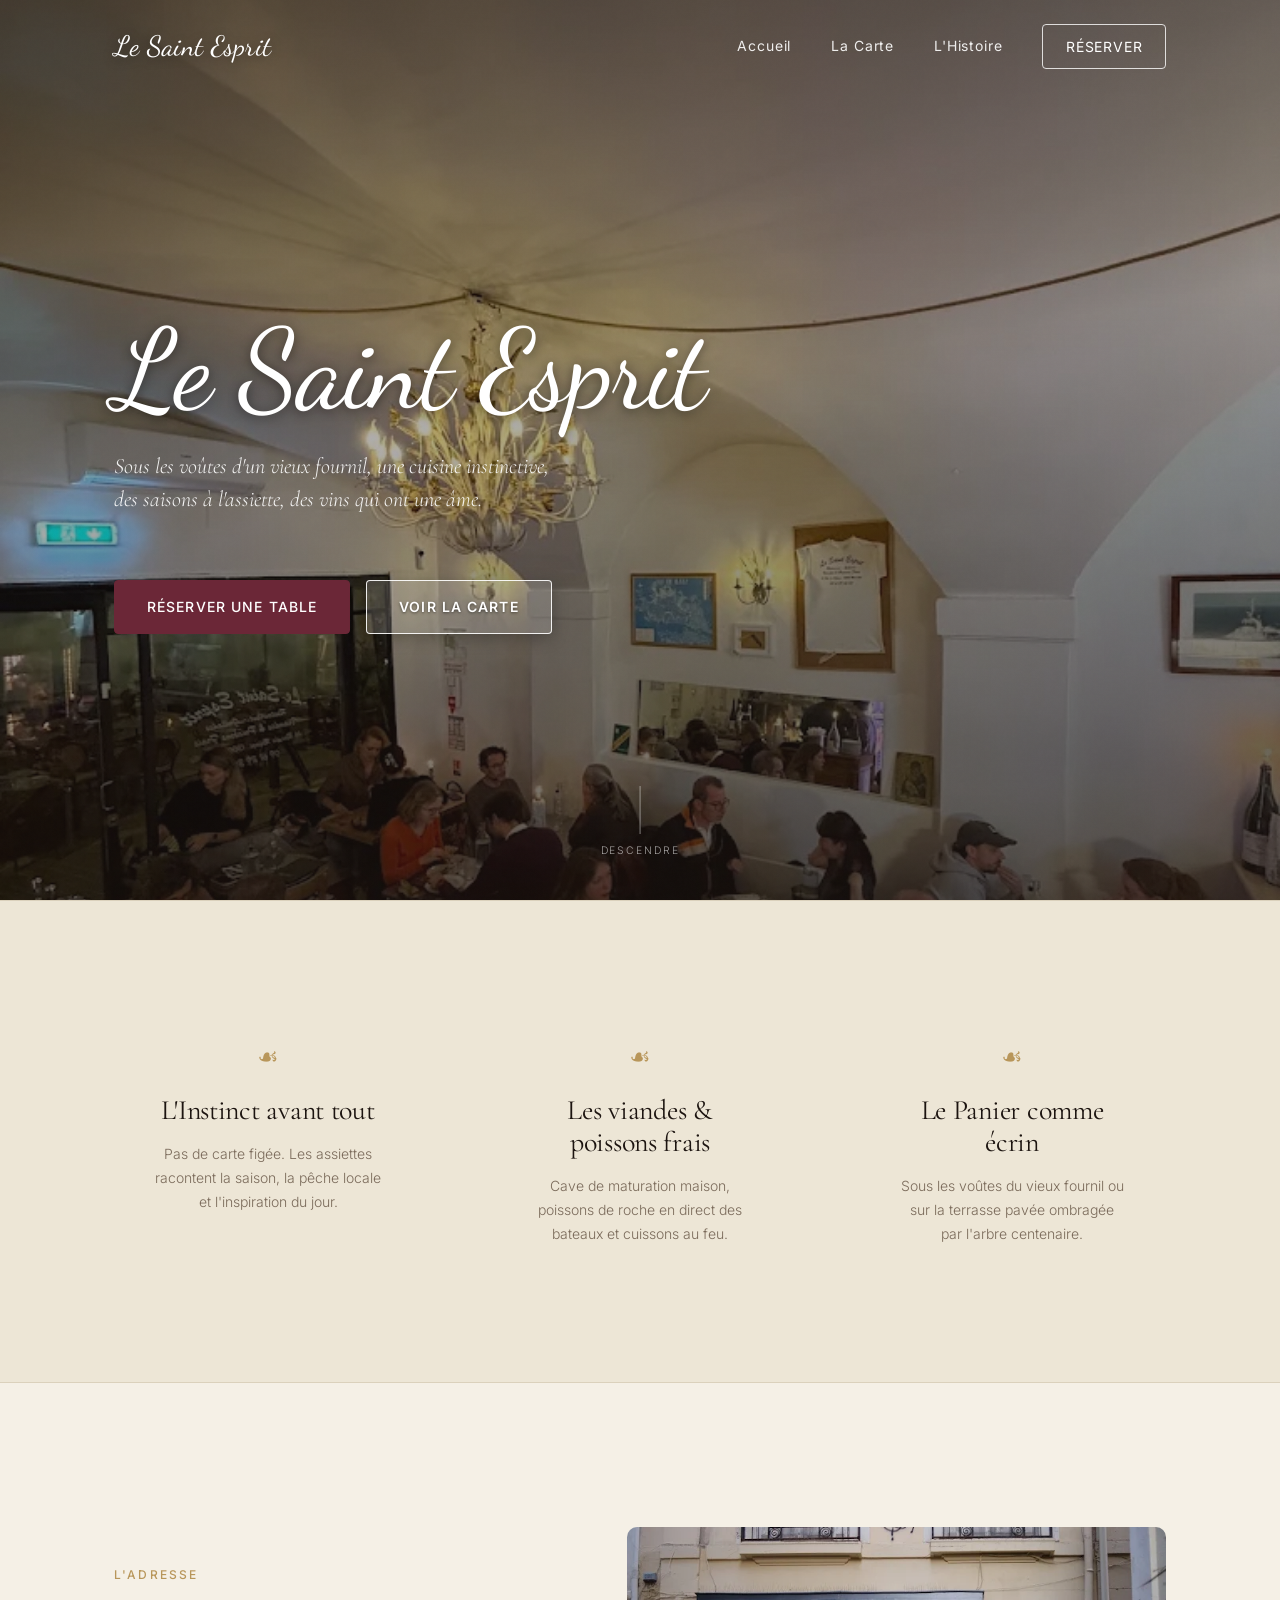
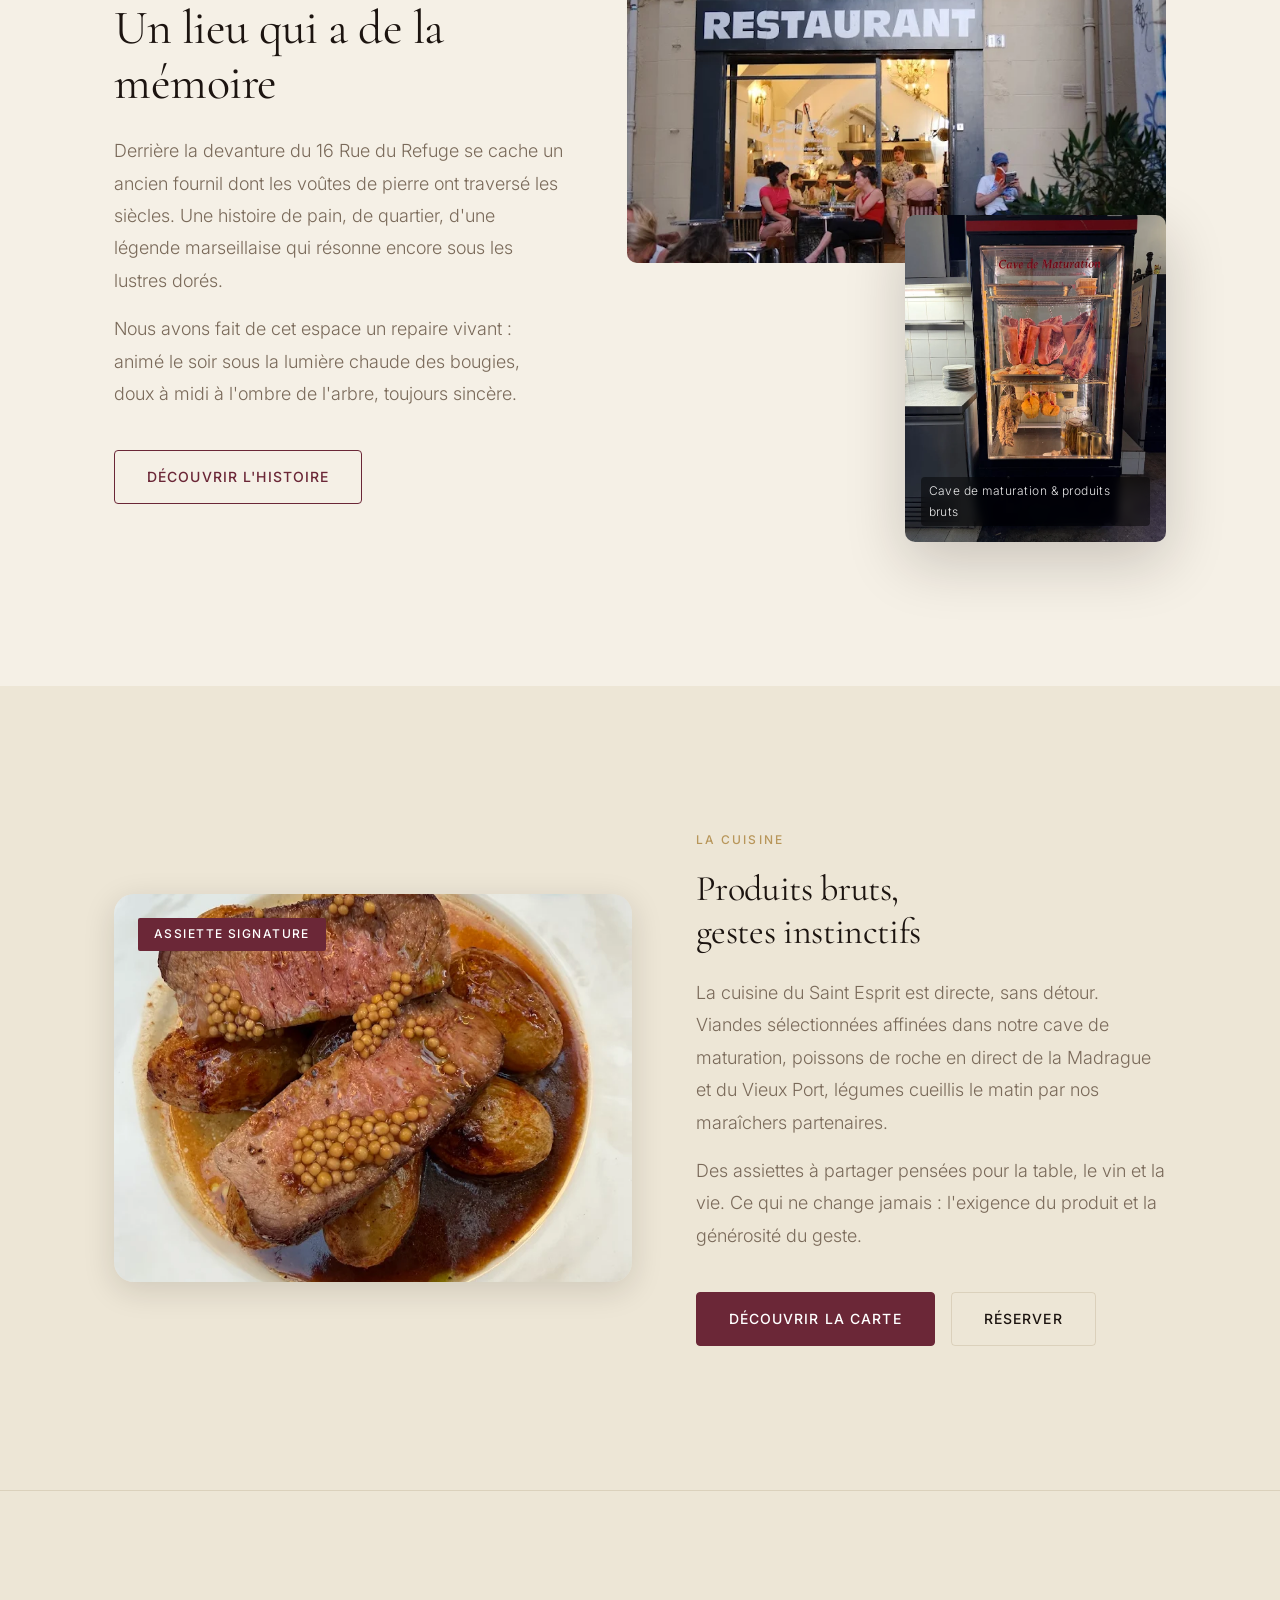
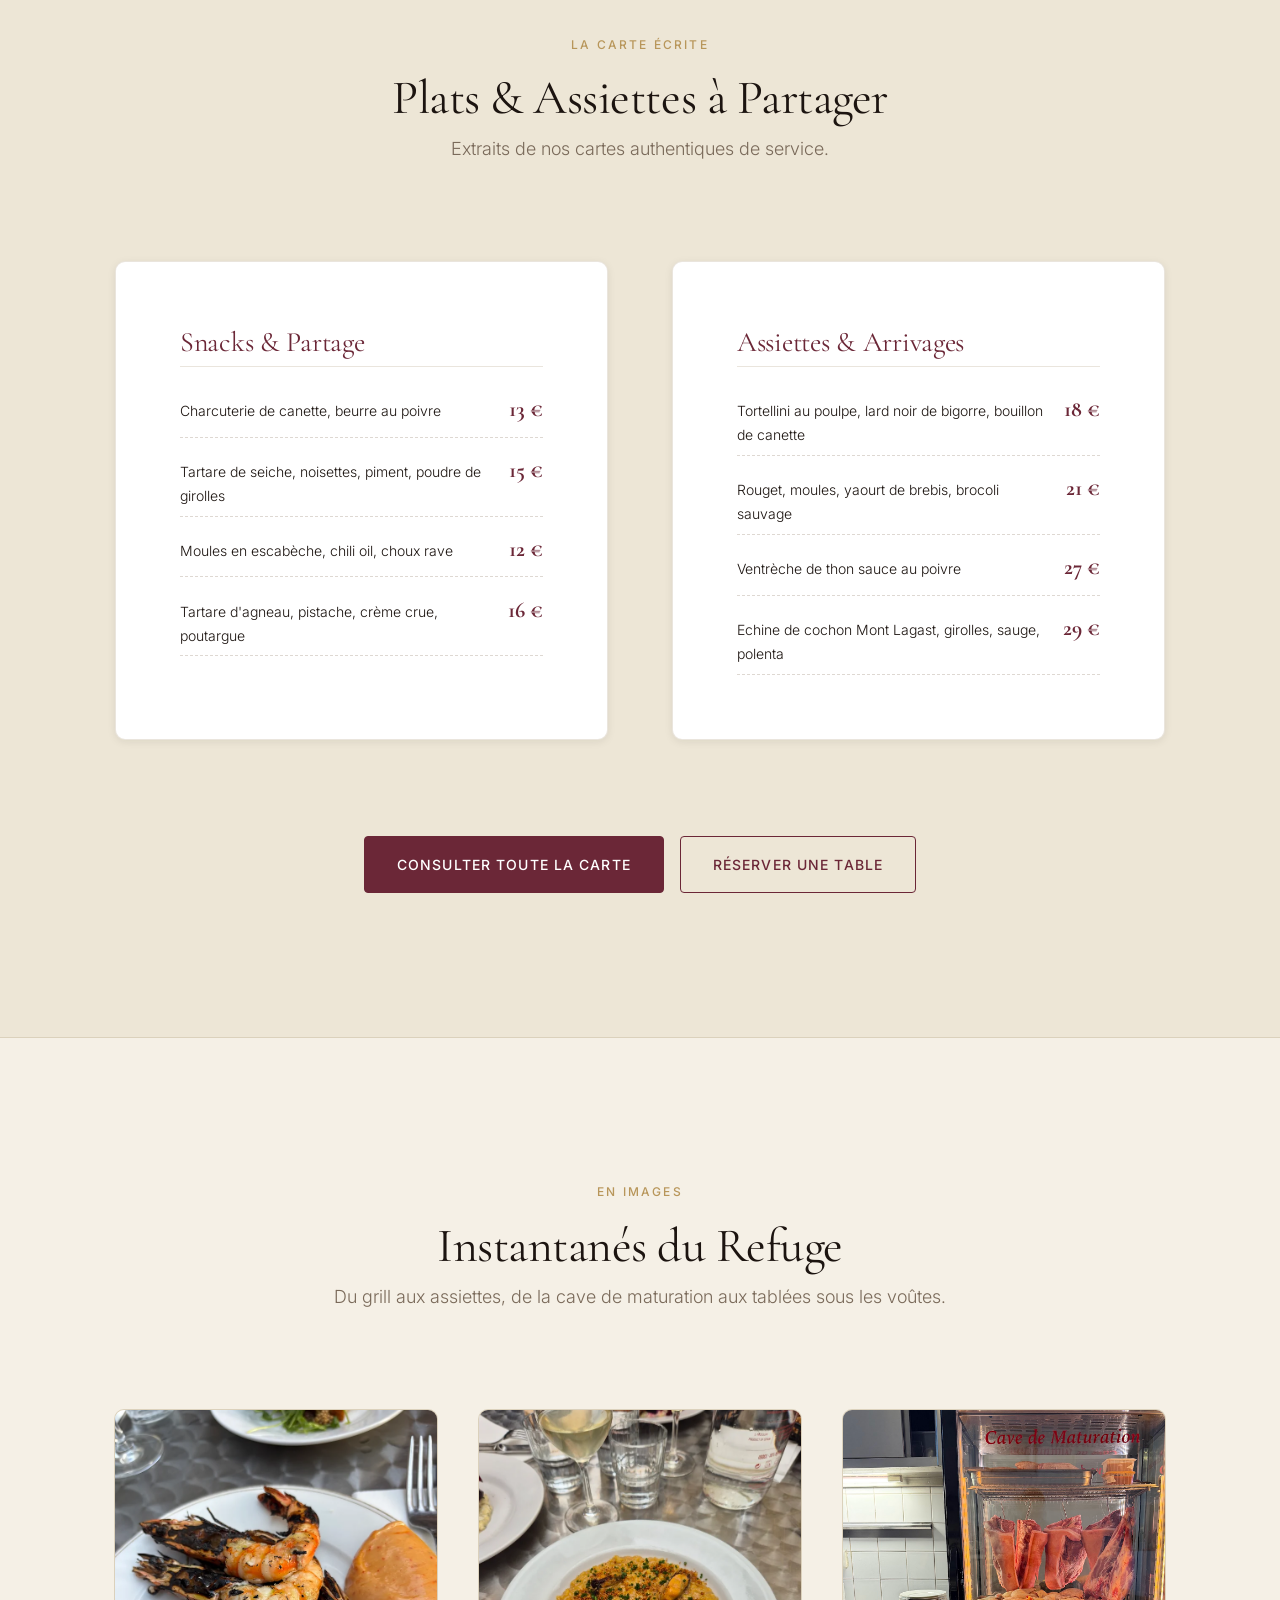
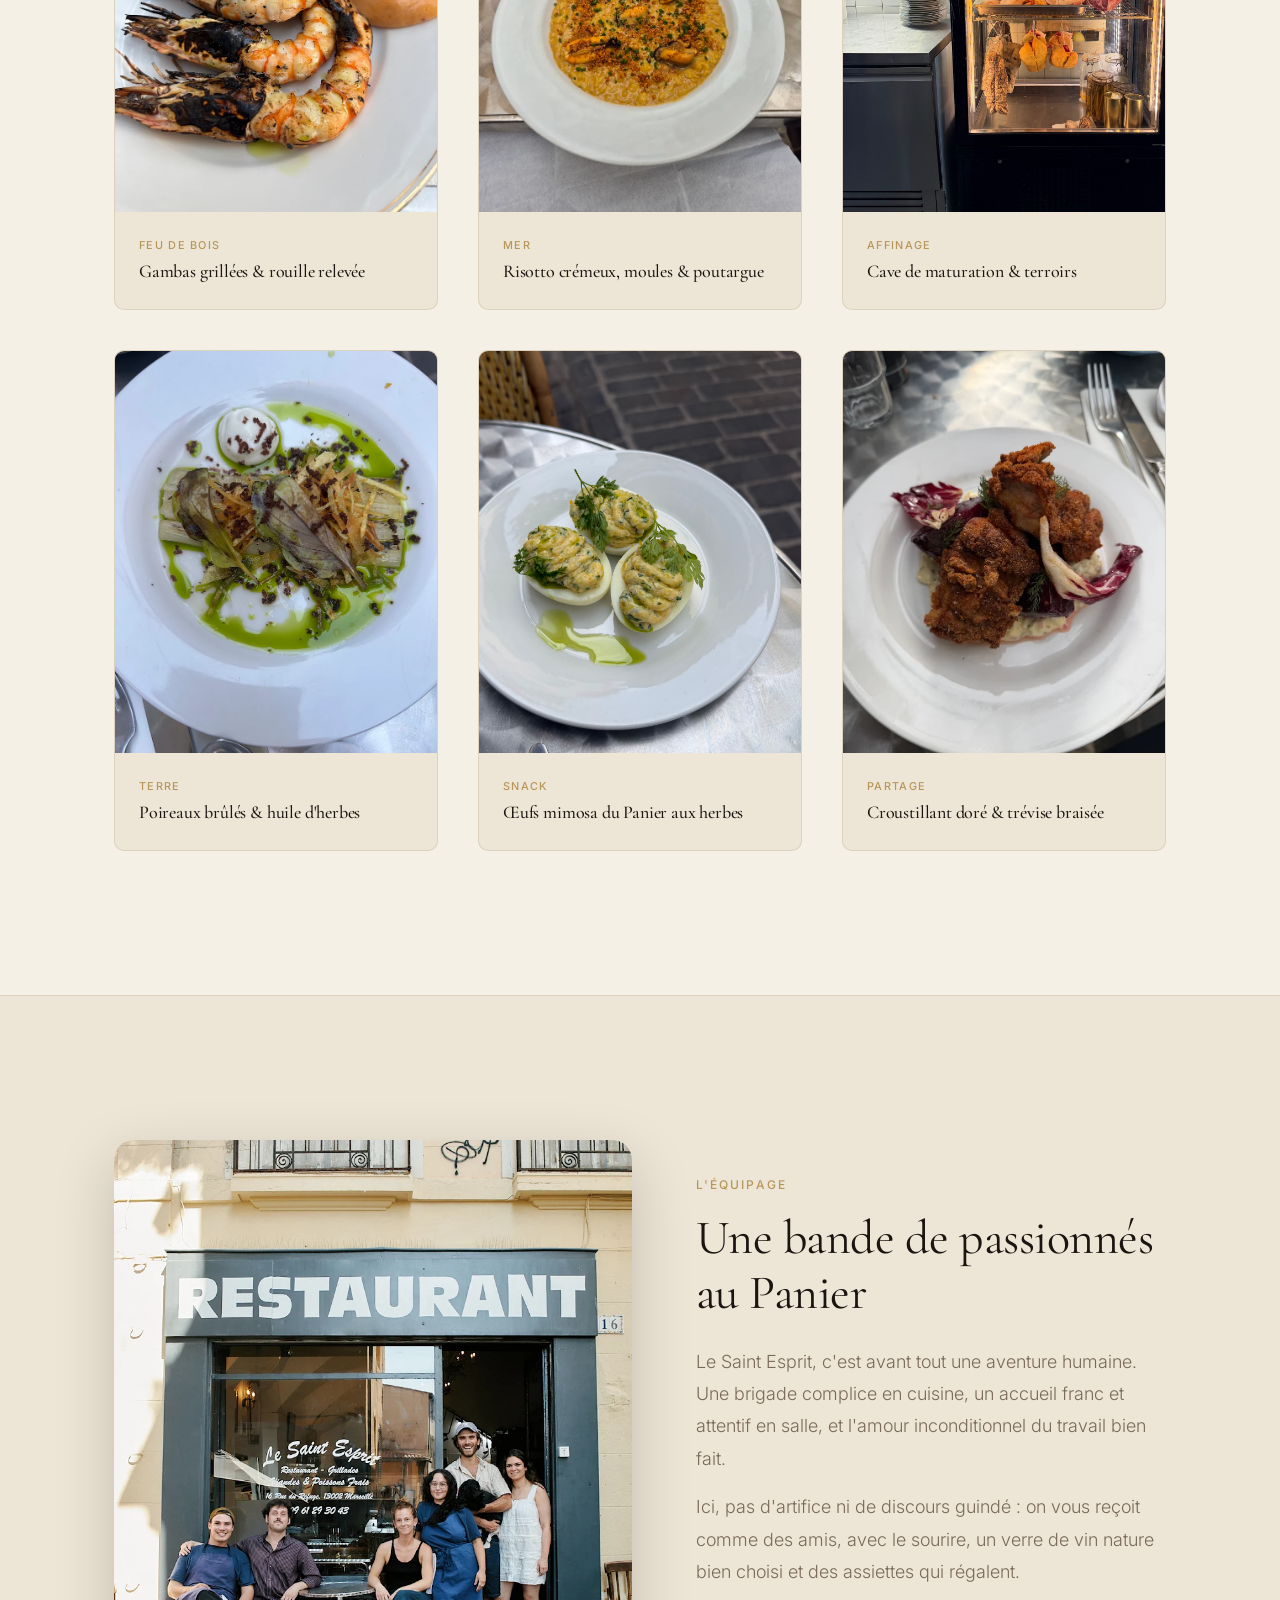
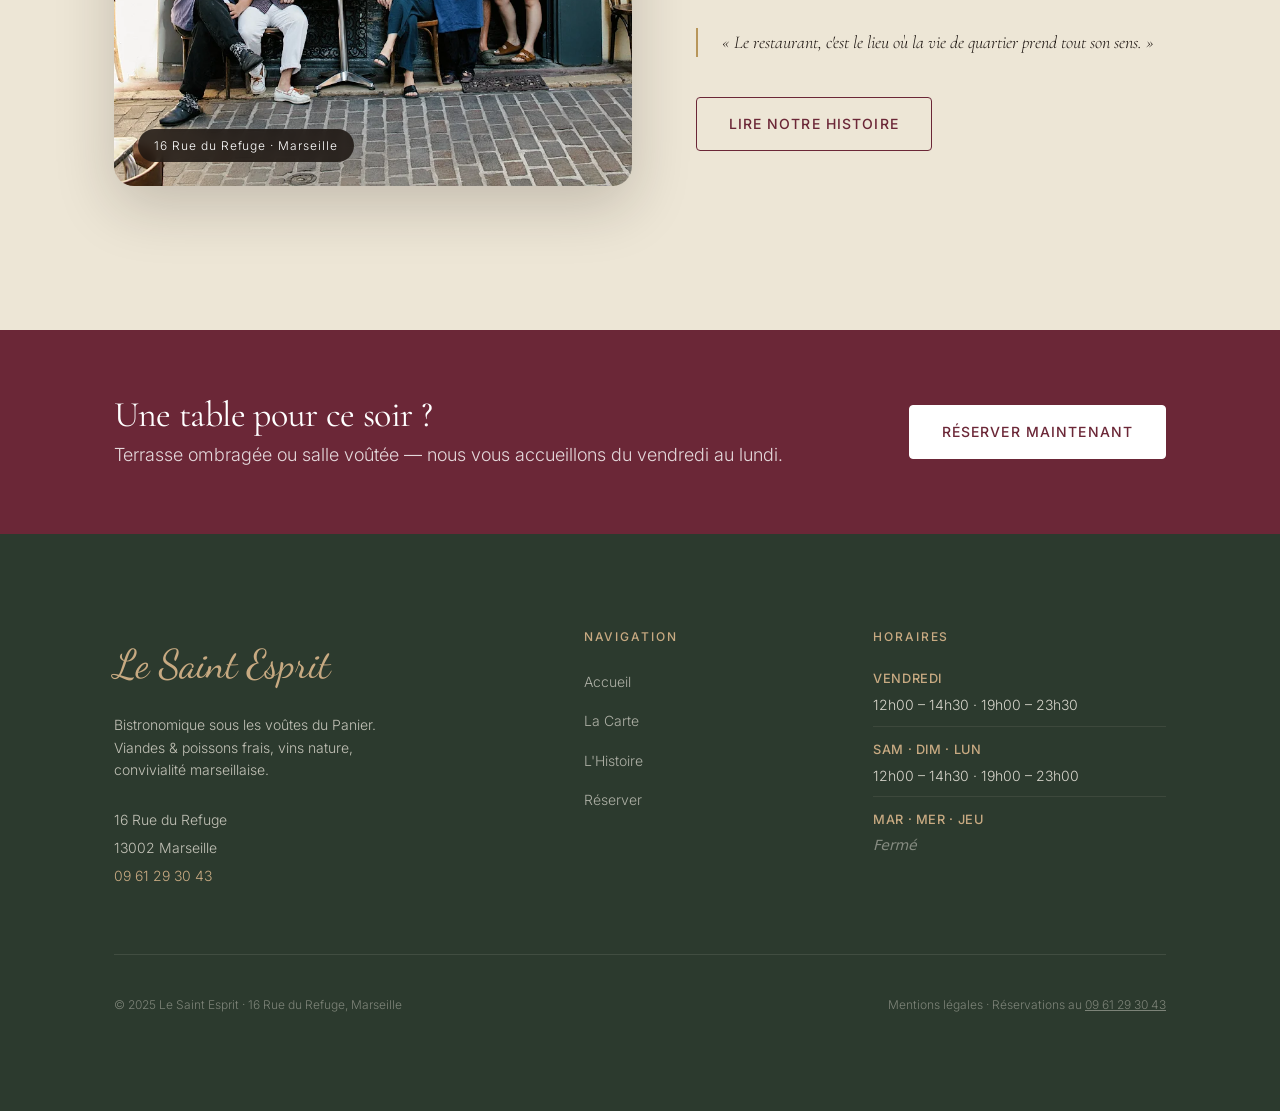
==== commit 509dbc38: "fix(urls): rewrite /index.html to / and redirect standalone pages to SPA hashes (#carte, #histoire, " ====
--- a/index.html
+++ b/index.html
@@ -702,29 +702,94 @@
   </footer>
 
   <script>
-    // ── SPA ROUTER ──
-    const PAGES = {'':'page-accueil','accueil':'page-accueil','carte':'page-carte','histoire':'page-histoire','reservation':'page-reservation'};
-    const NAV_MAP = {'':'nav-accueil','accueil':'nav-accueil','carte':'nav-carte','histoire':'nav-histoire','reservation':'nav-reservation'};
-    const PAGE_TITLES = {'page-accueil':'Le Saint Esprit — Bistronomique · Le Panier, Marseille','page-carte':'La Carte — Le Saint Esprit · Marseille','page-histoire':"L'Histoire — Le Saint Esprit · Marseille",'page-reservation':'Réserver — Le Saint Esprit · Marseille'};
-
-    function getHash(){ return (location.hash||'#').replace('#','').toLowerCase(); }
+    // ── SPA ROUTER & URL CLEANER ──
+    // Supprimer /index.html de la barre d'adresse instantanément
+    if (window.location.pathname.endsWith('index.html')) {
+      const cleanPath = window.location.pathname.replace(/index\.html$/, '');
+      const initialHash = window.location.hash || '';
+      window.history.replaceState(null, '', cleanPath + initialHash);
+    }
+
+    const PAGES = {
+      '': 'page-accueil',
+      'accueil': 'page-accueil',
+      'carte': 'page-carte',
+      'menu': 'page-carte',
+      'histoire': 'page-histoire',
+      'reservation': 'page-reservation'
+    };
+    const NAV_MAP = {
+      '': 'nav-accueil',
+      'accueil': 'nav-accueil',
+      'carte': 'nav-carte',
+      'menu': 'nav-carte',
+      'histoire': 'nav-histoire',
+      'reservation': 'nav-reservation'
+    };
+    const PAGE_TITLES = {
+      'page-accueil': 'Le Saint Esprit — Bistronomique · Le Panier, Marseille',
+      'page-carte': 'La Carte — Le Saint Esprit · Marseille',
+      'page-histoire': "L'Histoire — Le Saint Esprit · Marseille",
+      'page-reservation': 'Réserver — Le Saint Esprit · Marseille'
+    };
+
+    function getHash(){ 
+      return (location.hash || '').replace(/^#\/?/, '').toLowerCase(); 
+    }
 
     function showPage(hash){
-      const pageId = PAGES[hash]||'page-accueil';
-      document.querySelectorAll('.spa-page').forEach(p=>p.classList.remove('active'));
+      const pageId = PAGES[hash] || 'page-accueil';
+      document.querySelectorAll('.spa-page').forEach(p => p.classList.remove('active'));
       const page = document.getElementById(pageId);
-      if(page){ page.classList.add('active'); window.scrollTo({top:0,behavior:'instant'}); }
-      document.querySelectorAll('.nav-links a, .nav-drawer a').forEach(a=>{a.classList.remove('nav-active');a.removeAttribute('aria-current');});
-      const activeLink = document.getElementById(NAV_MAP[hash]||'nav-accueil');
-      if(activeLink){activeLink.classList.add('nav-active');activeLink.setAttribute('aria-current','page');}
+      if(page){ 
+        page.classList.add('active'); 
+        window.scrollTo({ top: 0, behavior: 'instant' }); 
+      }
+      
+      document.querySelectorAll('.nav-links a, .nav-drawer a').forEach(a => {
+        a.classList.remove('nav-active');
+        a.removeAttribute('aria-current');
+      });
+      const activeLink = document.getElementById(NAV_MAP[hash] || 'nav-accueil');
+      if(activeLink){
+        activeLink.classList.add('nav-active');
+        activeLink.setAttribute('aria-current', 'page');
+      }
+
       const header = document.getElementById('site-header');
-      if(pageId==='page-accueil'){header.classList.add('header-transparent');header.classList.toggle('scrolled',window.scrollY>40);}
-      else{header.classList.remove('header-transparent');header.classList.add('scrolled');}
-      document.title = PAGE_TITLES[pageId]||PAGE_TITLES['page-accueil'];
-      setTimeout(()=>{initReveal();if(pageId==='page-accueil')initHeroImg();},60);
+      if(pageId === 'page-accueil'){
+        header.classList.add('header-transparent');
+        header.classList.toggle('scrolled', window.scrollY > 40);
+        if(window.location.hash === '#' || window.location.hash === '#accueil' || window.location.hash === '#/'){
+          window.history.replaceState(null, '', window.location.pathname);
+        }
+      } else {
+        header.classList.remove('header-transparent');
+        header.classList.add('scrolled');
+      }
+
+      document.title = PAGE_TITLES[pageId] || PAGE_TITLES['page-accueil'];
+      setTimeout(() => {
+        initReveal();
+        if(pageId === 'page-accueil') initHeroImg();
+      }, 60);
     }
 
-    window.addEventListener('hashchange',()=>showPage(getHash()));
+    window.addEventListener('hashchange', () => showPage(getHash()));
+    window.addEventListener('popstate', () => showPage(getHash()));
+
+    // Interception des clics retour accueil pour une URL propre sans hash
+    document.querySelectorAll('a[href="#"], #nav-accueil, .site-logo a').forEach(a => {
+      a.addEventListener('click', (e) => {
+        e.preventDefault();
+        if(window.location.hash){
+          window.history.pushState(null, '', window.location.pathname);
+        }
+        showPage('');
+        window.scrollTo({ top: 0, behavior: 'smooth' });
+        closeDrawer();
+      });
+    });
 
     // Sticky header
     const header = document.getElementById('site-header');
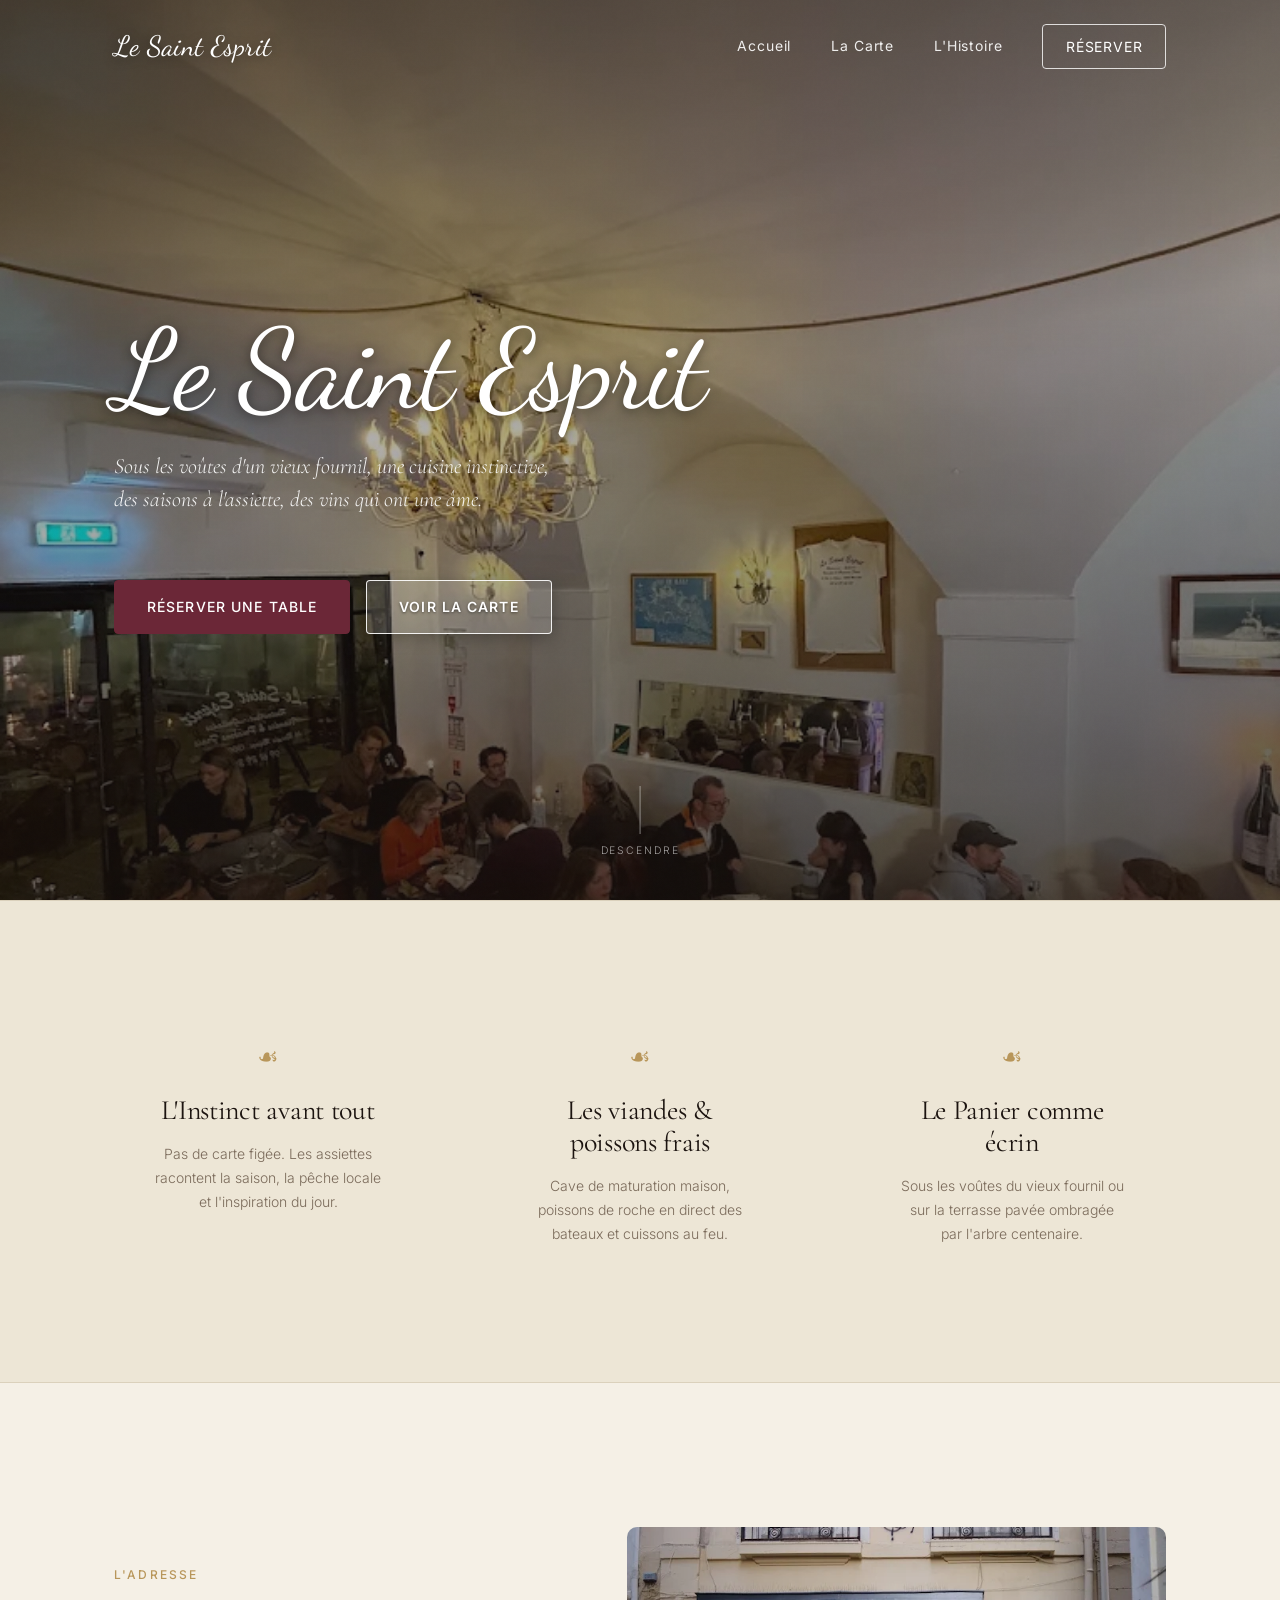
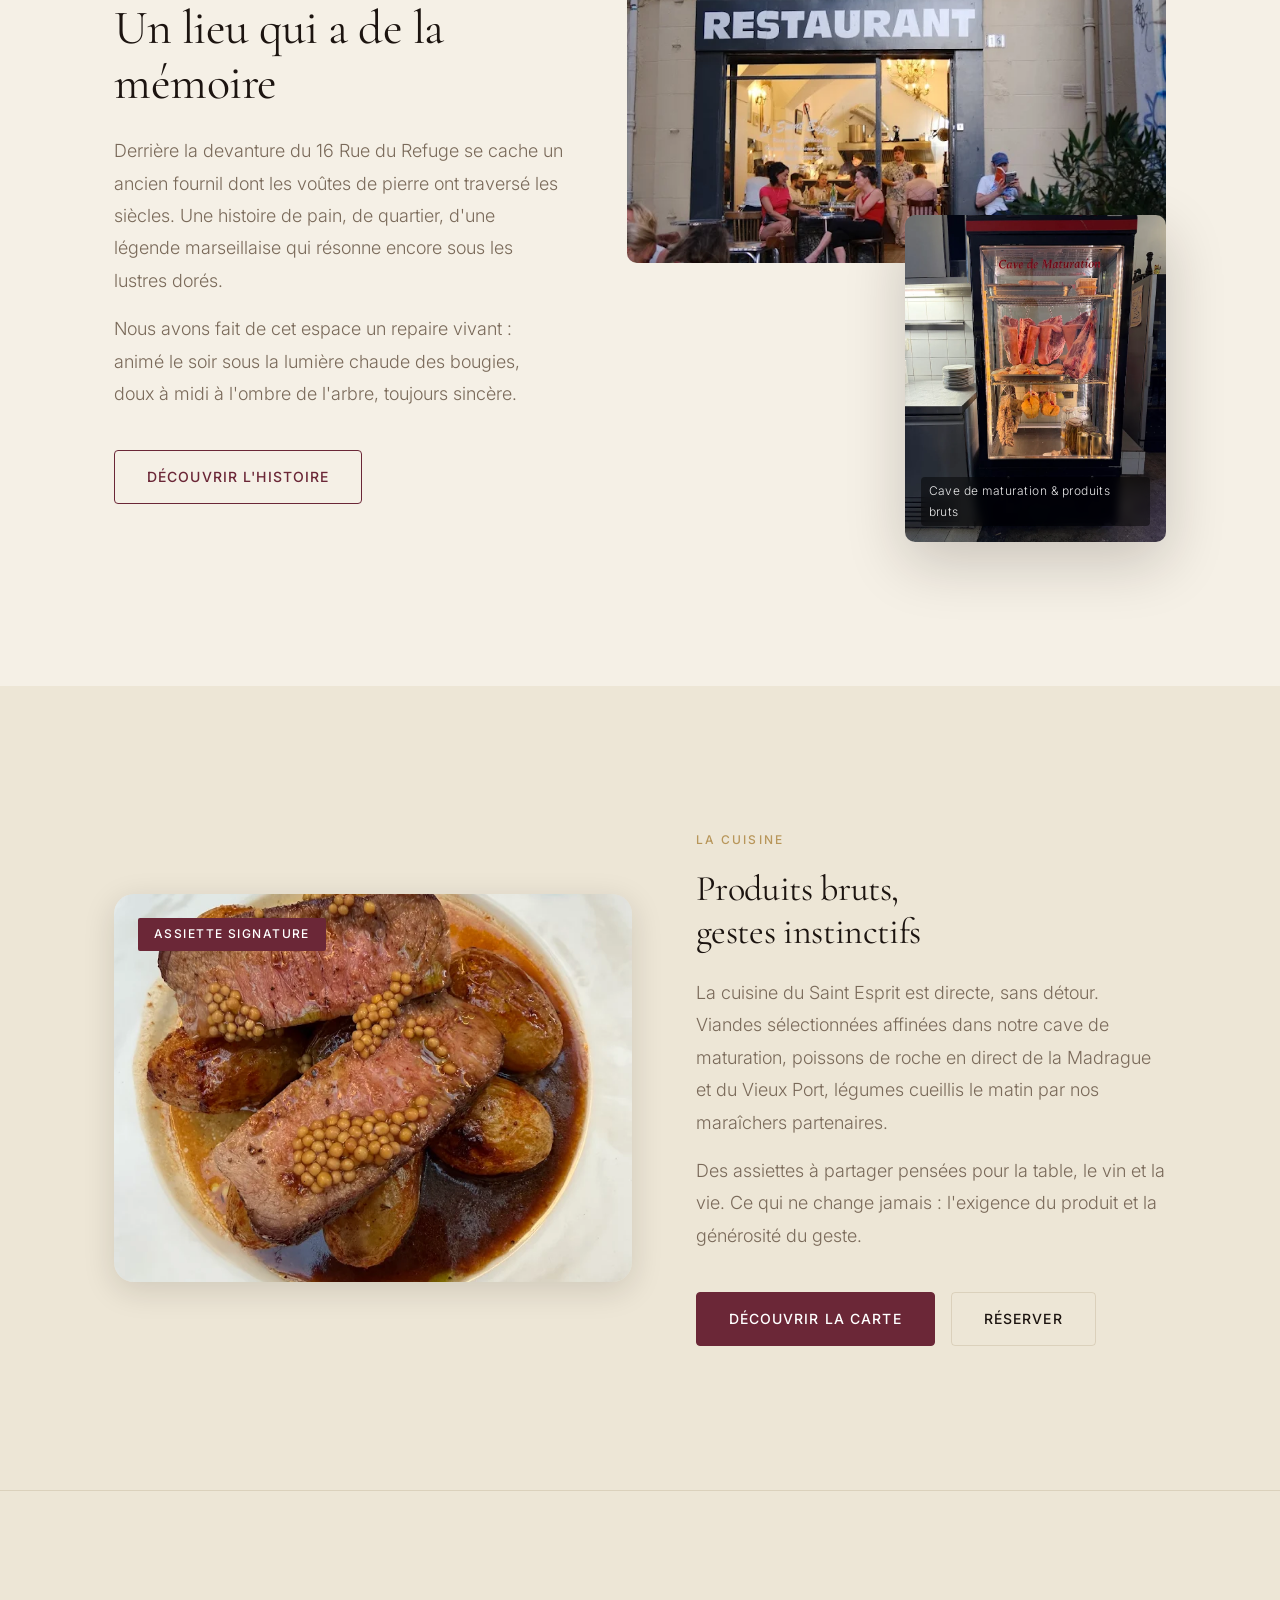
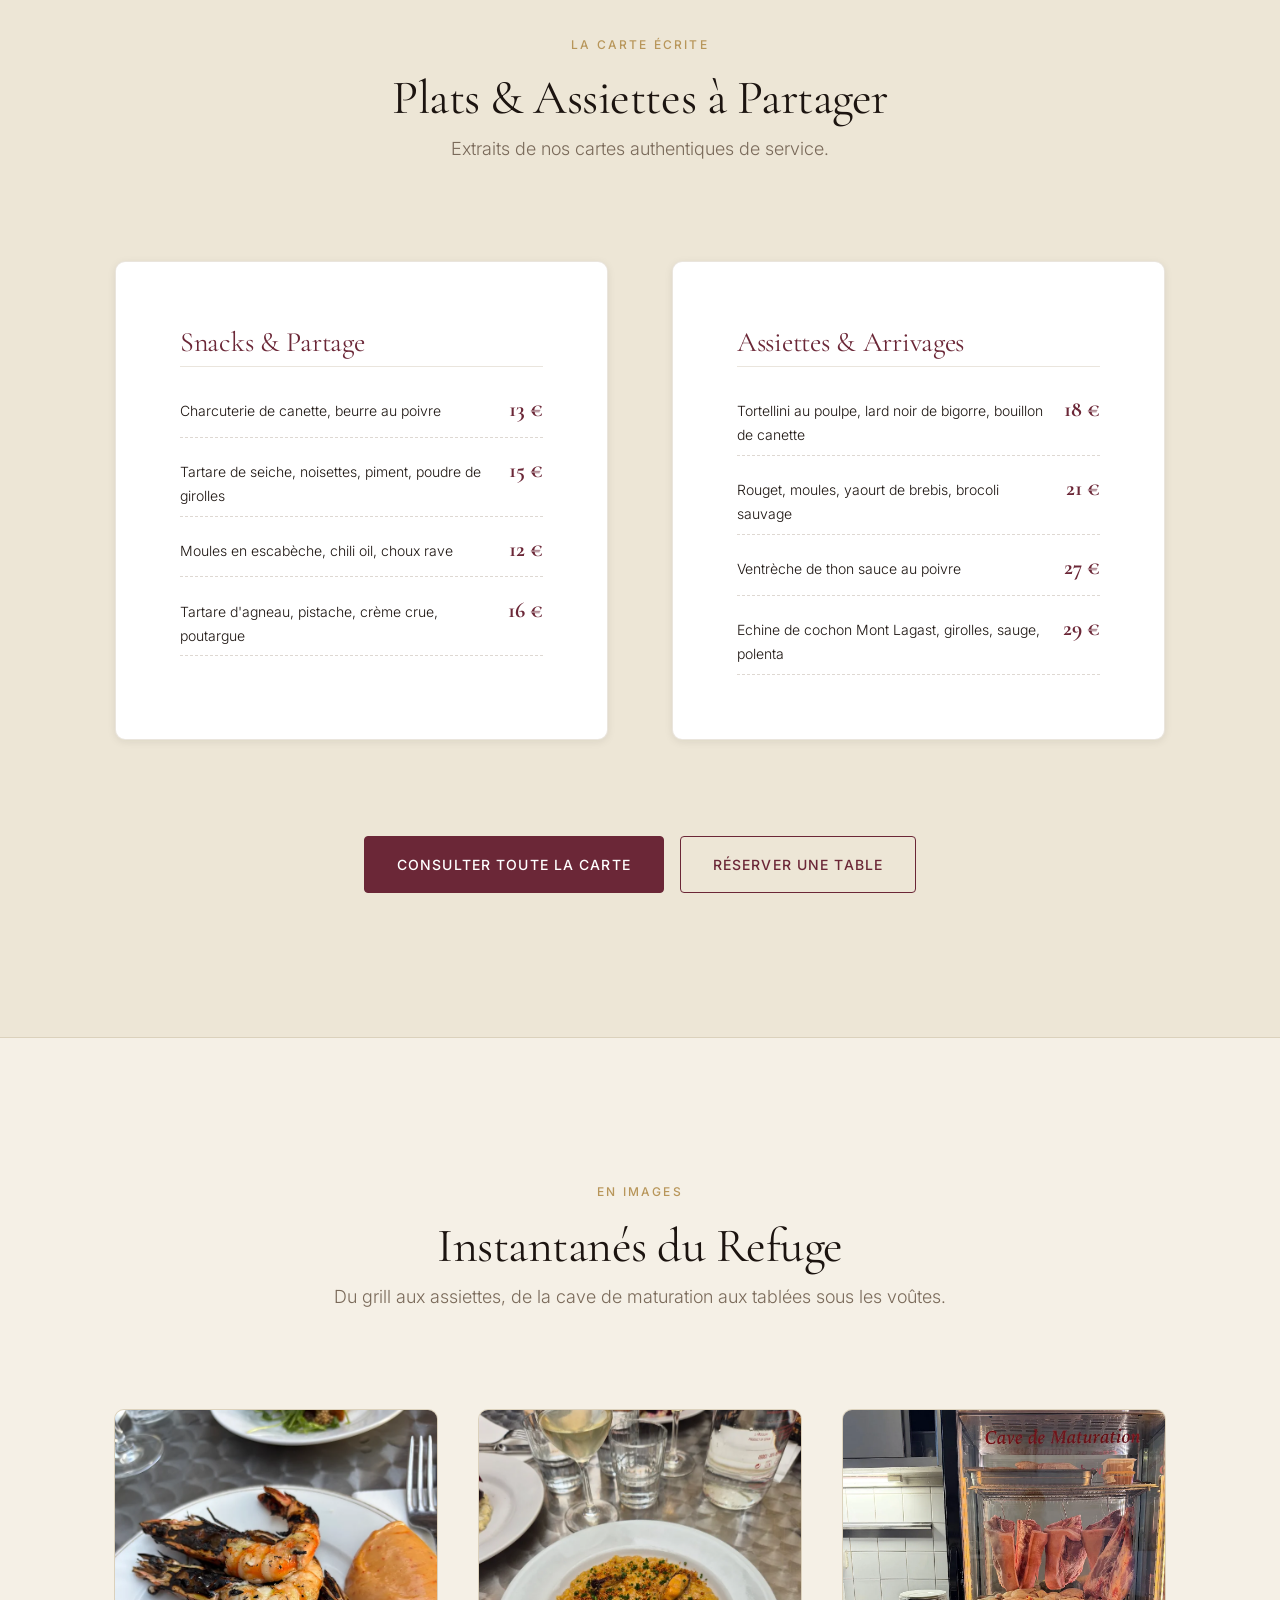
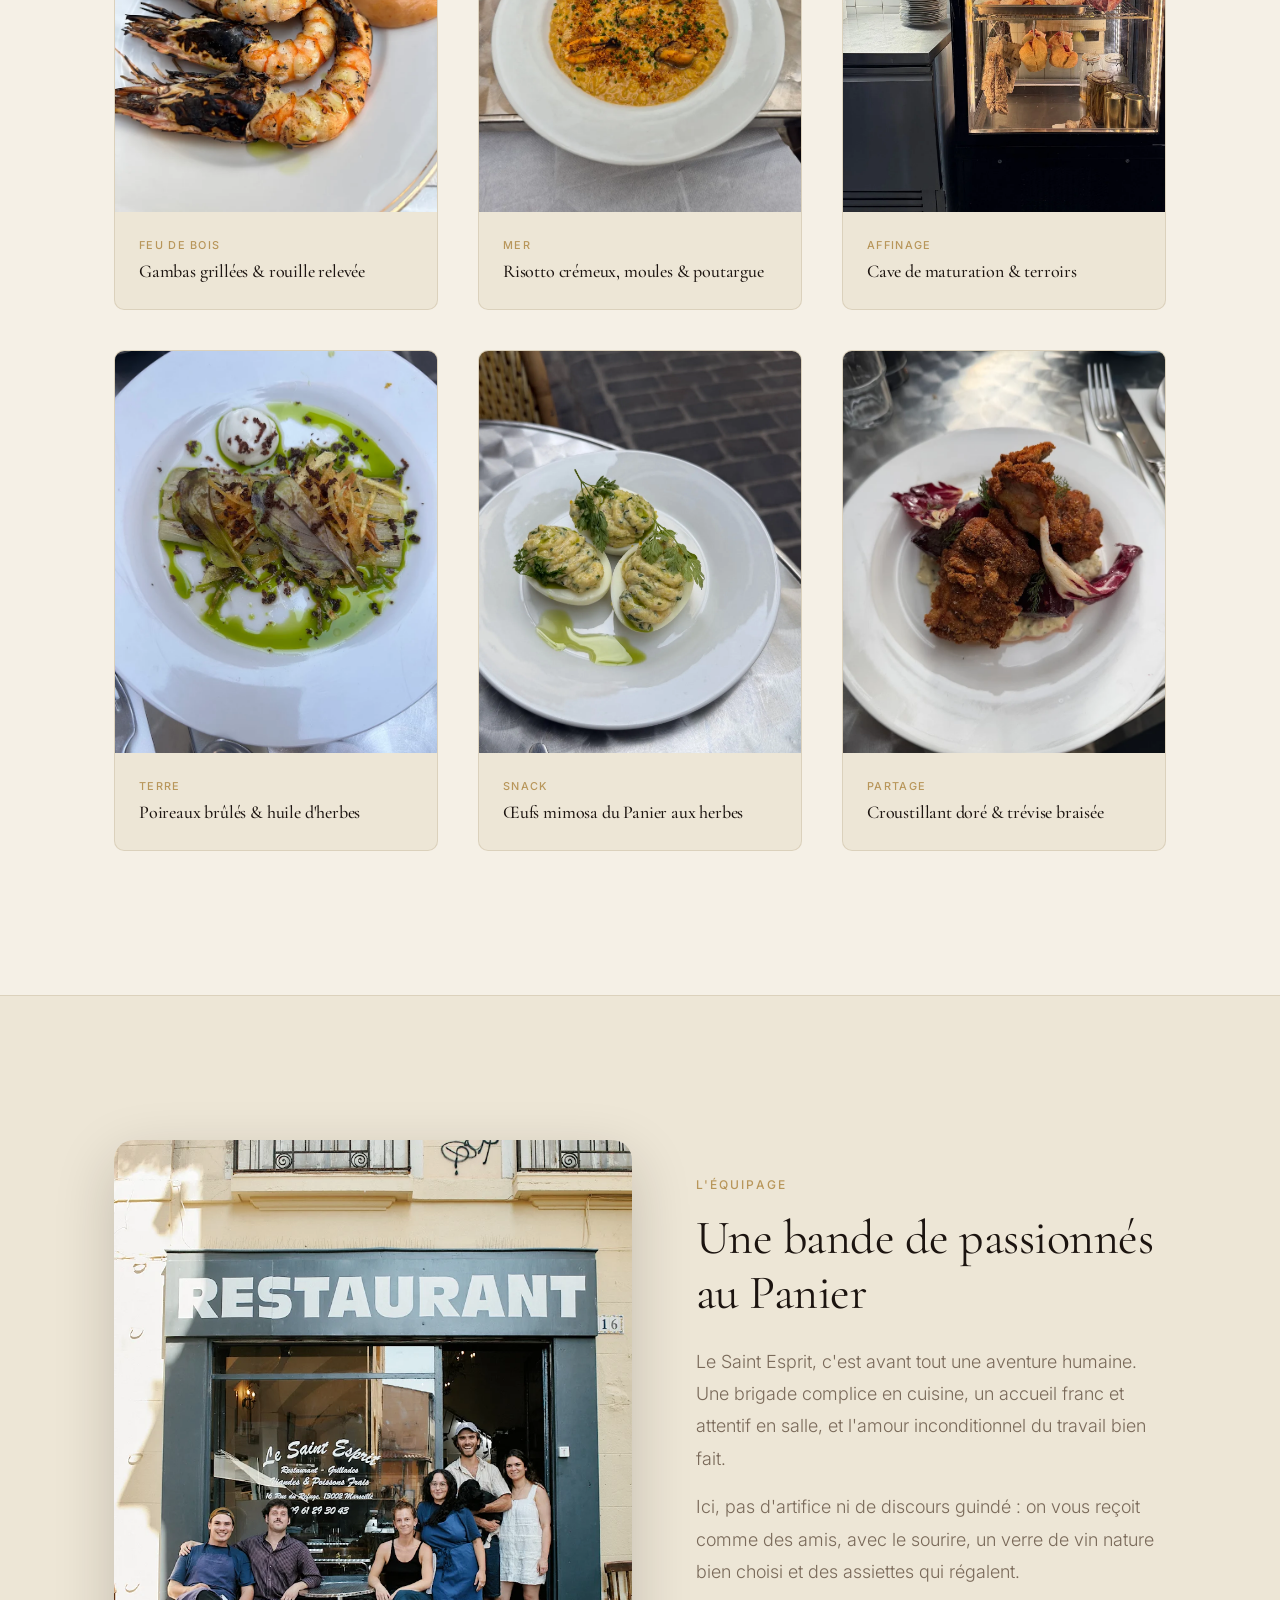
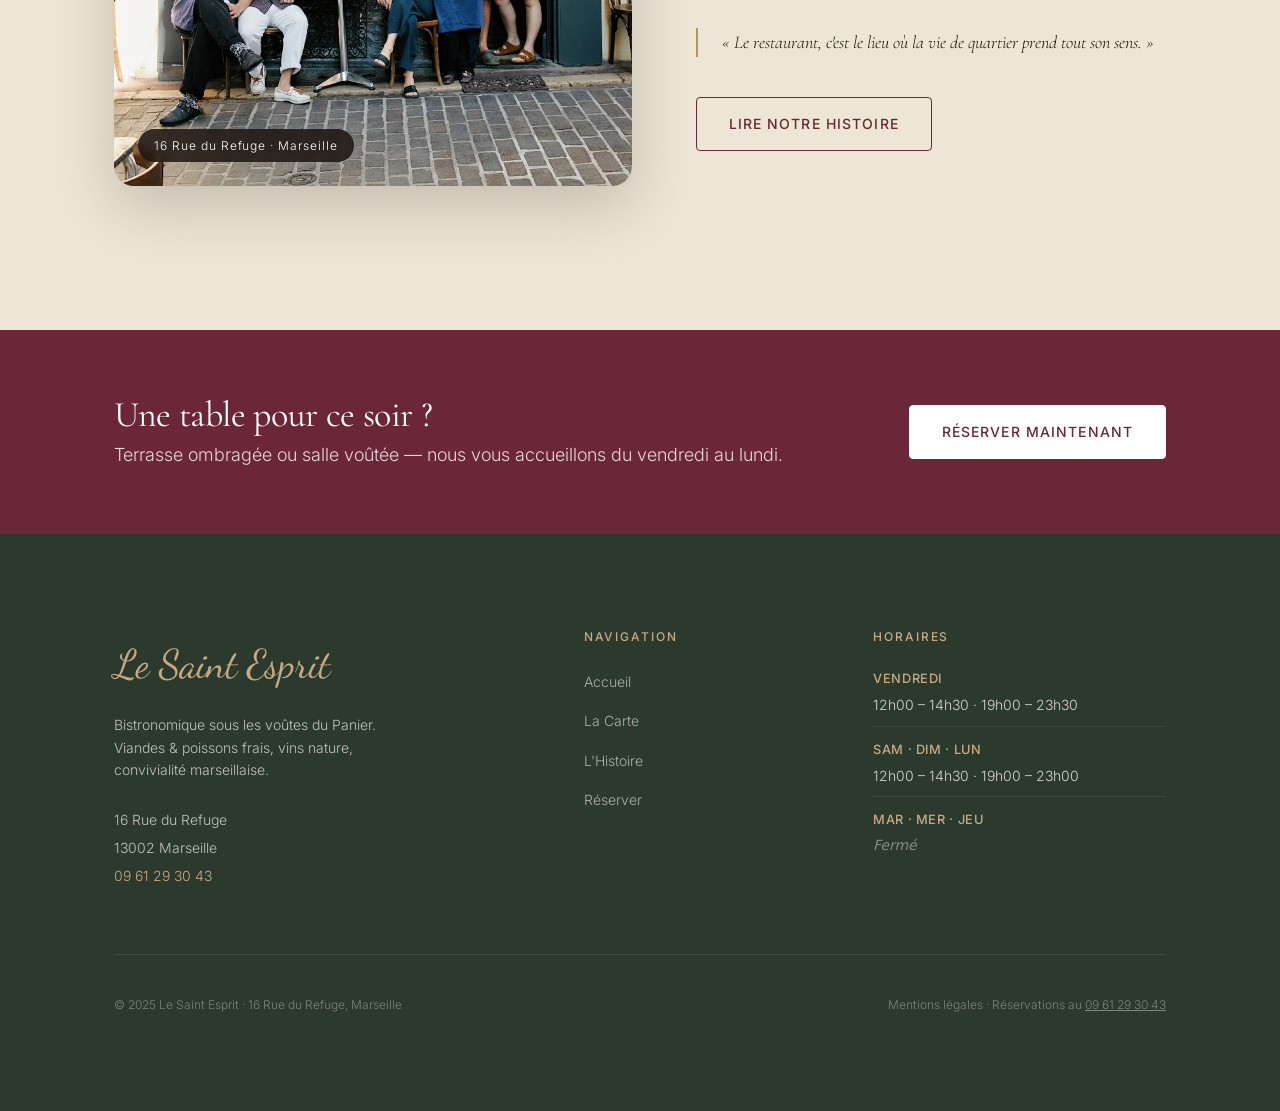
==== commit ee39fa27: "chore(optimization): remove unused raw photos, convert JPGs to WebP, shrink favicon, and optimize re" ====
--- a/index.html
+++ b/index.html
@@ -104,7 +104,7 @@
     .resa-band .btn-primary:hover{background:var(--color-surface);}
     /* Menu page */
     .menu-hero{background:var(--color-encre);padding-block:calc(var(--space-3xl) + 2rem) var(--space-2xl);text-align:center;position:relative;overflow:hidden;}
-    .menu-hero::before{content:'';position:absolute;inset:0;background:url('assets/images/terrasse-arbre.jpg') center 25%/cover;opacity:.28;}
+    .menu-hero::before{content:'';position:absolute;inset:0;background:url('assets/images/terrasse-arbre.webp') center 25%/cover;opacity:.28;}
     .menu-hero-content{position:relative;z-index:1;}
     .menu-hero-label{display:inline-block;font-size:var(--text-xs);letter-spacing:.2em;text-transform:uppercase;color:var(--color-stone);margin-bottom:var(--space-sm);}
     .menu-hero h1{font-family:var(--font-display);font-size:clamp(2.8rem,6vw,4.5rem);color:#fff;margin-bottom:var(--space-sm);}
@@ -421,9 +421,9 @@
           <div class="gallery-track">
             <article class="gallery-card"><div class="gallery-card-media"><img src="assets/images/plat-gambas-grillees.webp" alt="Gambas grillées au feu et rouille maison" loading="lazy"></div><div class="gallery-card-info"><span class="gallery-tag">Feu de bois</span><h3 class="gallery-name">Gambas grillées &amp; rouille relevée</h3></div></article>
             <article class="gallery-card"><div class="gallery-card-media"><img src="assets/images/plat-risotto-moules.webp" alt="Risotto crémeux aux moules et poutargue" loading="lazy"></div><div class="gallery-card-info"><span class="gallery-tag">Mer</span><h3 class="gallery-name">Risotto crémeux, moules &amp; poutargue</h3></div></article>
-            <article class="gallery-card"><div class="gallery-card-media"><img src="assets/images/cave-maturation.jpg" alt="Cave de maturation des viandes du Saint Esprit" loading="lazy"></div><div class="gallery-card-info"><span class="gallery-tag">Affinage</span><h3 class="gallery-name">Cave de maturation &amp; terroirs</h3></div></article>
+            <article class="gallery-card"><div class="gallery-card-media"><img src="assets/images/cave-maturation.webp" alt="Cave de maturation des viandes du Saint Esprit" loading="lazy"></div><div class="gallery-card-info"><span class="gallery-tag">Affinage</span><h3 class="gallery-name">Cave de maturation &amp; terroirs</h3></div></article>
             <article class="gallery-card"><div class="gallery-card-media"><img src="assets/images/plat-poireaux-brulees.webp" alt="Poireaux confits et brûlés" loading="lazy"></div><div class="gallery-card-info"><span class="gallery-tag">Terre</span><h3 class="gallery-name">Poireaux brûlés &amp; huile d'herbes</h3></div></article>
-            <article class="gallery-card"><div class="gallery-card-media"><img src="assets/images/plat-oeufs-mayo.jpg" alt="Œufs mimosa revisités" loading="lazy"></div><div class="gallery-card-info"><span class="gallery-tag">Snack</span><h3 class="gallery-name">Œufs mimosa du Panier aux herbes</h3></div></article>
+            <article class="gallery-card"><div class="gallery-card-media"><img src="assets/images/plat-oeufs-mayo.webp" alt="Œufs mimosa revisités" loading="lazy"></div><div class="gallery-card-info"><span class="gallery-tag">Snack</span><h3 class="gallery-name">Œufs mimosa du Panier aux herbes</h3></div></article>
             <article class="gallery-card"><div class="gallery-card-media"><img src="assets/images/plat-croustillant.webp" alt="Assiette croustillante, trévise et crème" loading="lazy"></div><div class="gallery-card-info"><span class="gallery-tag">Partage</span><h3 class="gallery-name">Croustillant doré &amp; trévise braisée</h3></div></article>
           </div>
         </div>
@@ -533,7 +533,7 @@
           <article class="dish-photo-card"><div class="dish-photo-frame"><img src="assets/images/plat-gambas-grillees.webp" alt="Gambas grillées au feu de bois" loading="lazy"></div><div class="dish-photo-info"><span class="dish-photo-tag">Flamme &amp; Grillades</span><h3 class="dish-photo-title">Gambas grillées &amp; rouille relevée</h3><p class="dish-photo-desc">Grosses crevettes saisies à vif sur la braise, servies avec notre aïoli pimenté maison.</p></div></article>
           <article class="dish-photo-card"><div class="dish-photo-frame"><img src="assets/images/plat-risotto-moules.webp" alt="Risotto crémeux aux moules" loading="lazy"></div><div class="dish-photo-info"><span class="dish-photo-tag">Mer &amp; Riz</span><h3 class="dish-photo-title">Risotto aux moules &amp; poutargue</h3><p class="dish-photo-desc">Riz crémeux lié au jus marin, moules de roche et voile croustillant de poutargue.</p></div></article>
           <article class="dish-photo-card"><div class="dish-photo-frame"><img src="assets/images/plat-poireaux-brulees.webp" alt="Poireaux brûlés au grill" loading="lazy"></div><div class="dish-photo-info"><span class="dish-photo-tag">Maraîchage Local</span><h3 class="dish-photo-title">Poireaux brûlés &amp; huile d'herbes</h3><p class="dish-photo-desc">Poireaux confits et marqués au feu, émulsion de crème et crumble salé.</p></div></article>
-          <article class="dish-photo-card"><div class="dish-photo-frame"><img src="assets/images/plat-oeufs-mayo.jpg" alt="Œufs mimosa du Panier" loading="lazy"></div><div class="dish-photo-info"><span class="dish-photo-tag">Snack Bistrot</span><h3 class="dish-photo-title">Œufs mimosa du Panier</h3><p class="dish-photo-desc">Demi-œufs dressés minute, herbes fraîches du marché et filet d'huile d'olive.</p></div></article>
+          <article class="dish-photo-card"><div class="dish-photo-frame"><img src="assets/images/plat-oeufs-mayo.webp" alt="Œufs mimosa du Panier" loading="lazy"></div><div class="dish-photo-info"><span class="dish-photo-tag">Snack Bistrot</span><h3 class="dish-photo-title">Œufs mimosa du Panier</h3><p class="dish-photo-desc">Demi-œufs dressés minute, herbes fraîches du marché et filet d'huile d'olive.</p></div></article>
           <article class="dish-photo-card"><div class="dish-photo-frame"><img src="assets/images/plat-croustillant.webp" alt="Assiette croustillante, trévise braisée" loading="lazy"></div><div class="dish-photo-info"><span class="dish-photo-tag">Assiette à Partager</span><h3 class="dish-photo-title">Croustillant doré &amp; trévise</h3><p class="dish-photo-desc">Croustillant à la panure fine, trévise rouge braisée, crème émulsionnée.</p></div></article>
         </div>
       </div>
@@ -543,7 +543,7 @@
   <!-- PAGE HISTOIRE -->
   <div class="spa-page" id="page-histoire" role="main">
     <section class="histoire-hero" aria-label="L'histoire du restaurant">
-      <div class="histoire-hero-media"><img src="assets/images/terrasse-arbre.jpg" alt="La placette et terrasse ombragée du Panier au 16 Rue du Refuge" loading="eager"><div class="histoire-hero-overlay"></div></div>
+      <div class="histoire-hero-media"><img src="assets/images/terrasse-arbre.webp" alt="La placette et terrasse ombragée du Panier au 16 Rue du Refuge" loading="eager"><div class="histoire-hero-overlay"></div></div>
       <div class="histoire-hero-content container">
         <span class="histoire-eyebrow">L'histoire du lieu</span>
         <h2>Une maison qui a de la mémoire</h2>
@@ -565,7 +565,7 @@
 
         <div class="chapitre reverse reveal-right">
           <div class="chapitre-text-block"><span class="chapitre-num" aria-hidden="true">02</span><span class="chapitre-label">L'artisanat brut</span><h2 class="chapitre-title">Maturation, découpe &amp; grillades</h2><p class="chapitre-text">Au Saint Esprit, le respect de la matière première n'est pas un slogan. Notre cave de maturation trône fièrement : canettes AOP des Dombes, porc noir de Bigorre, cochons du Mont Lagast, bœufs de race normande y affinent leurs sucs.</p><p class="chapitre-text" style="margin-top:var(--space-sm);">Poissons de roche tout juste débarqués des barques marseillaises de la Madrague et du Vieux Port, gambas saisies au feu vif — ici, tout est fait maison, sans concession.</p></div>
-          <div class="chapitre-img reveal-left"><img src="assets/images/cave-maturation.jpg" alt="Cave de maturation des viandes et volailles du Saint Esprit" loading="lazy"></div>
+          <div class="chapitre-img reveal-left"><img src="assets/images/cave-maturation.webp" alt="Cave de maturation des viandes et volailles du Saint Esprit" loading="lazy"></div>
         </div>
 
         <div class="chapitre reveal-left">
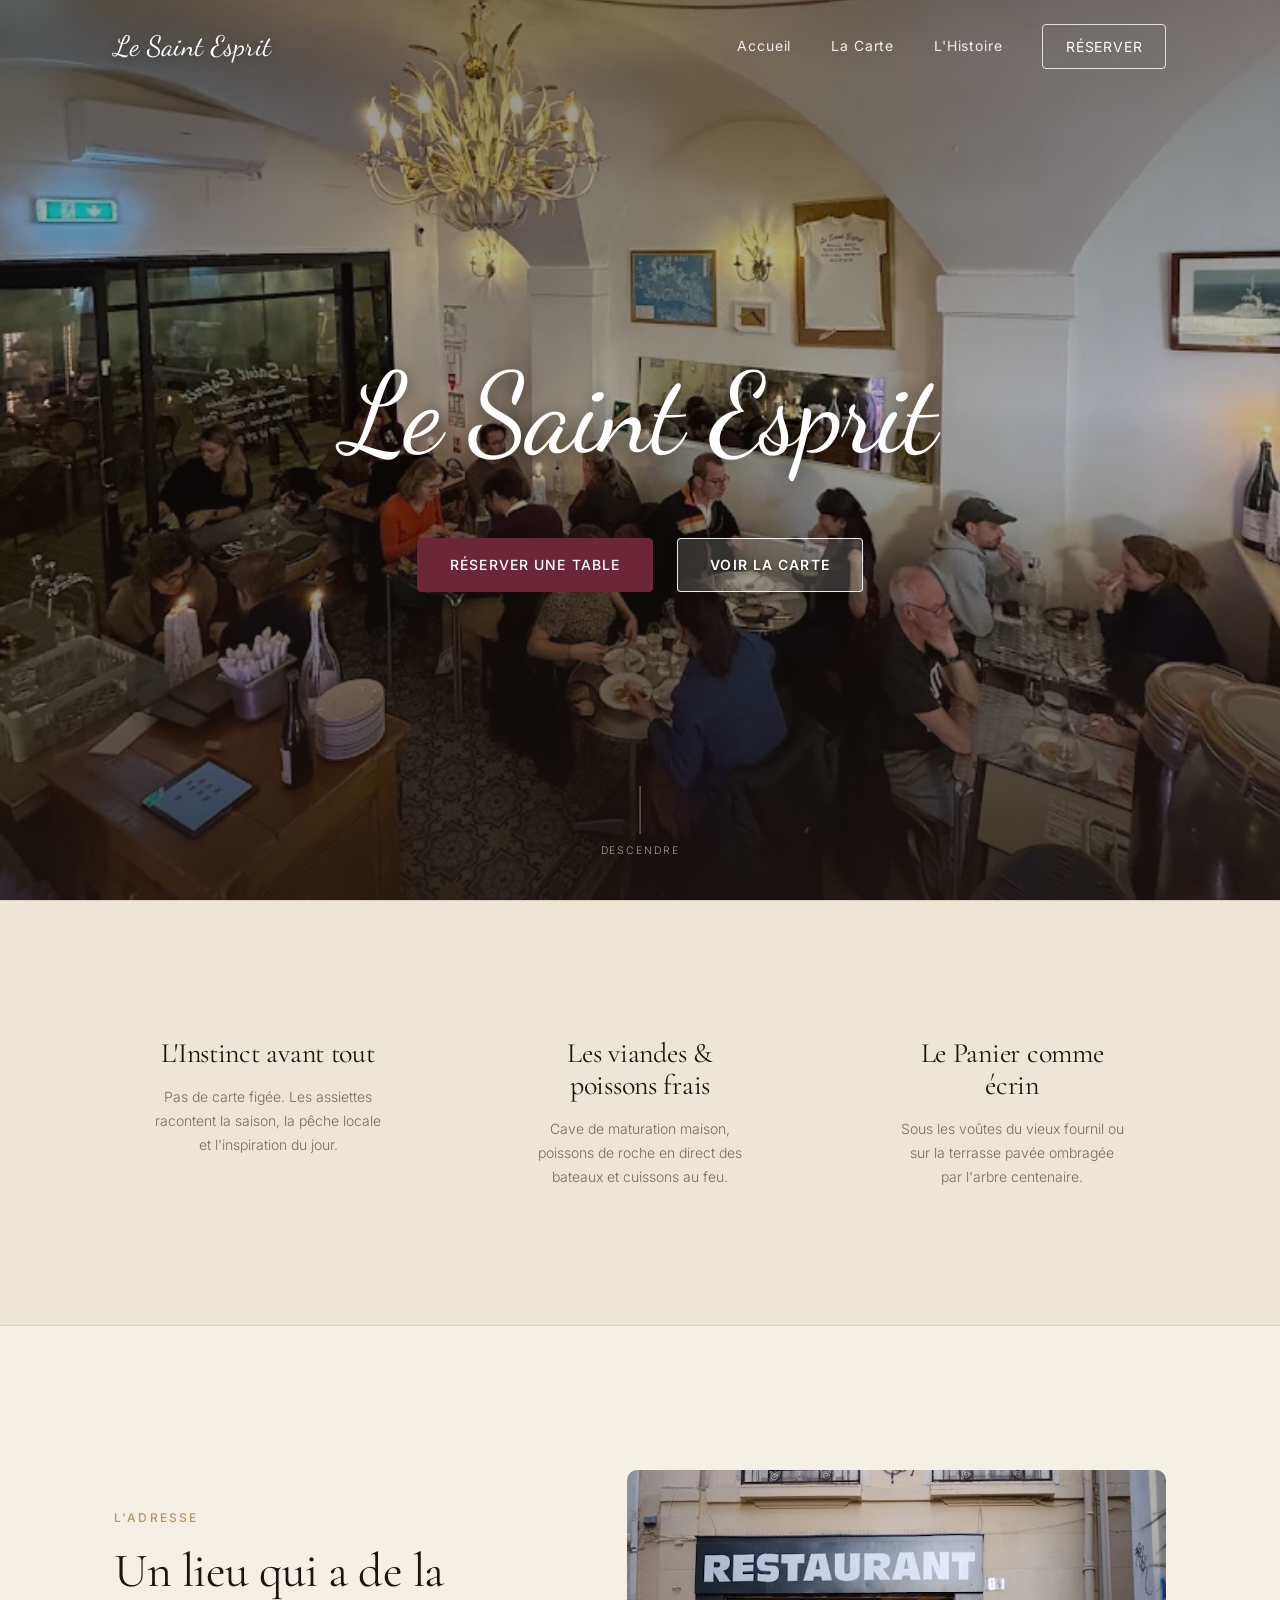
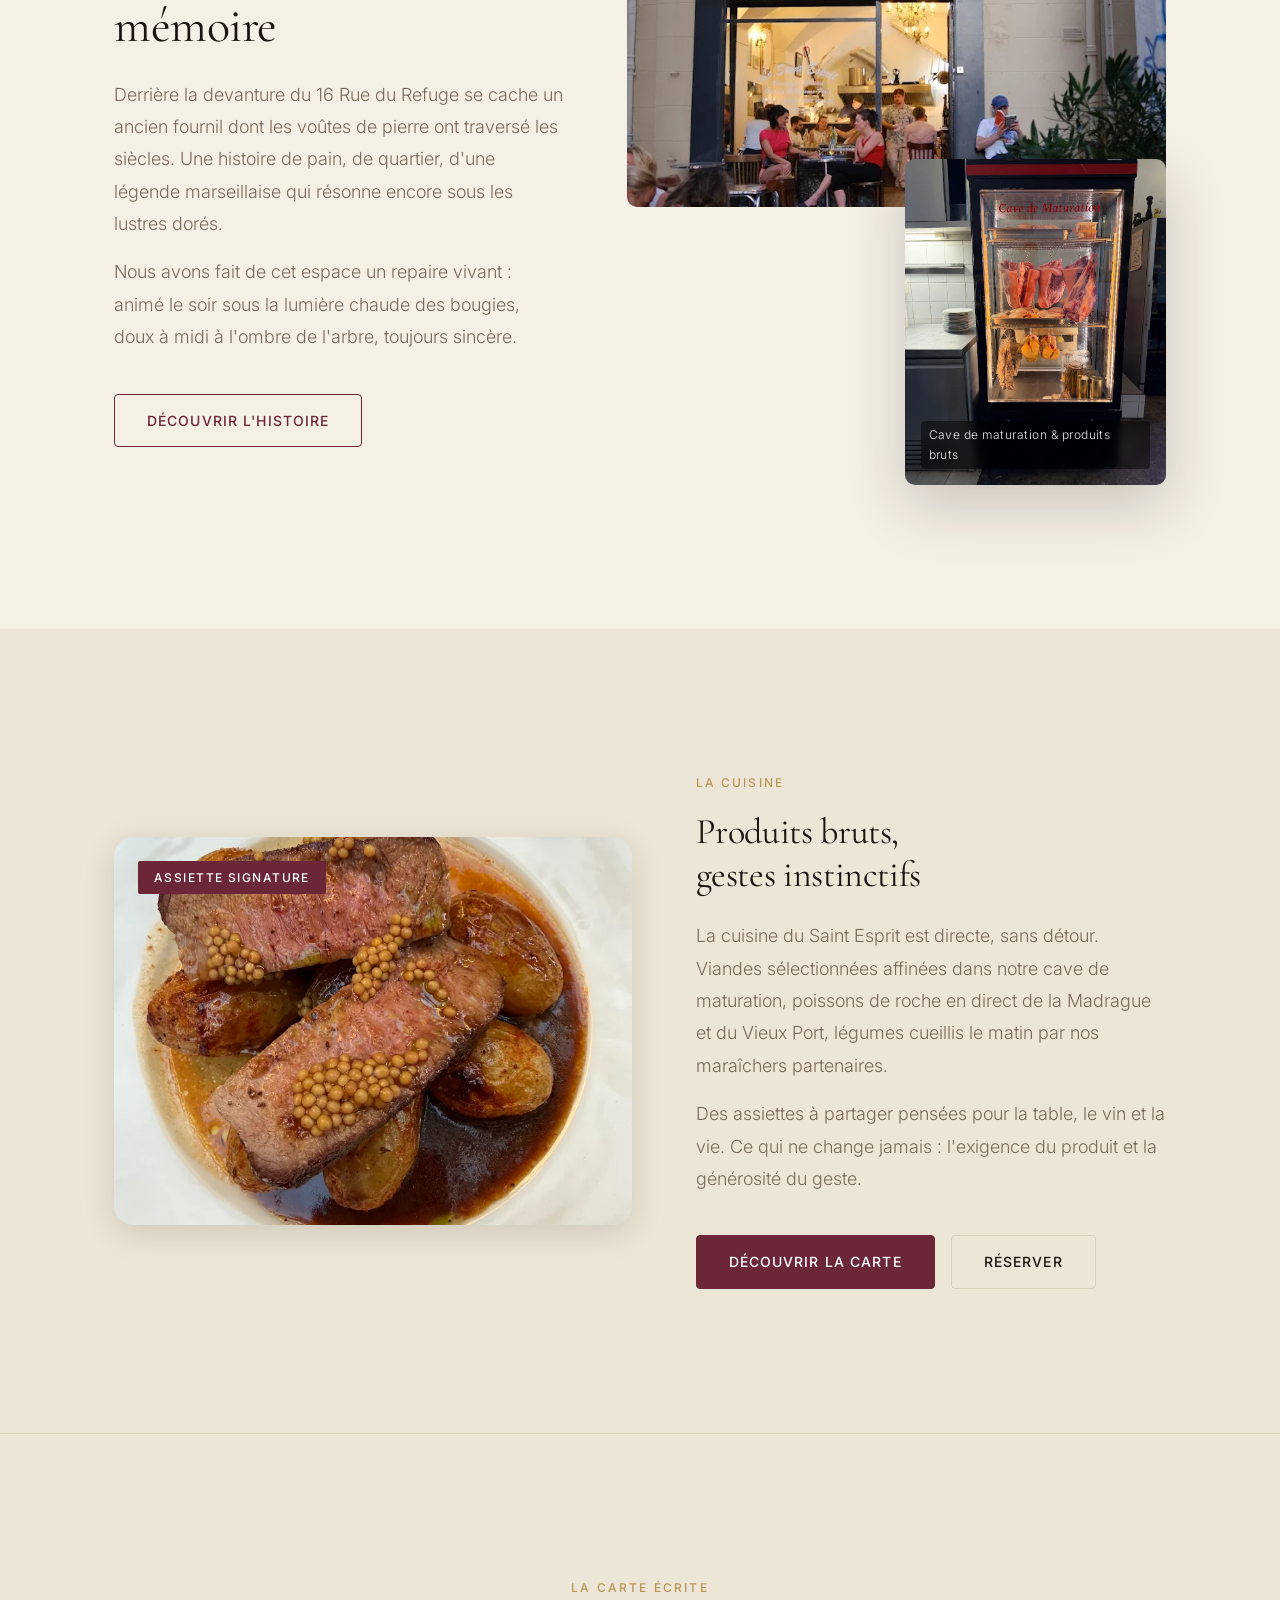
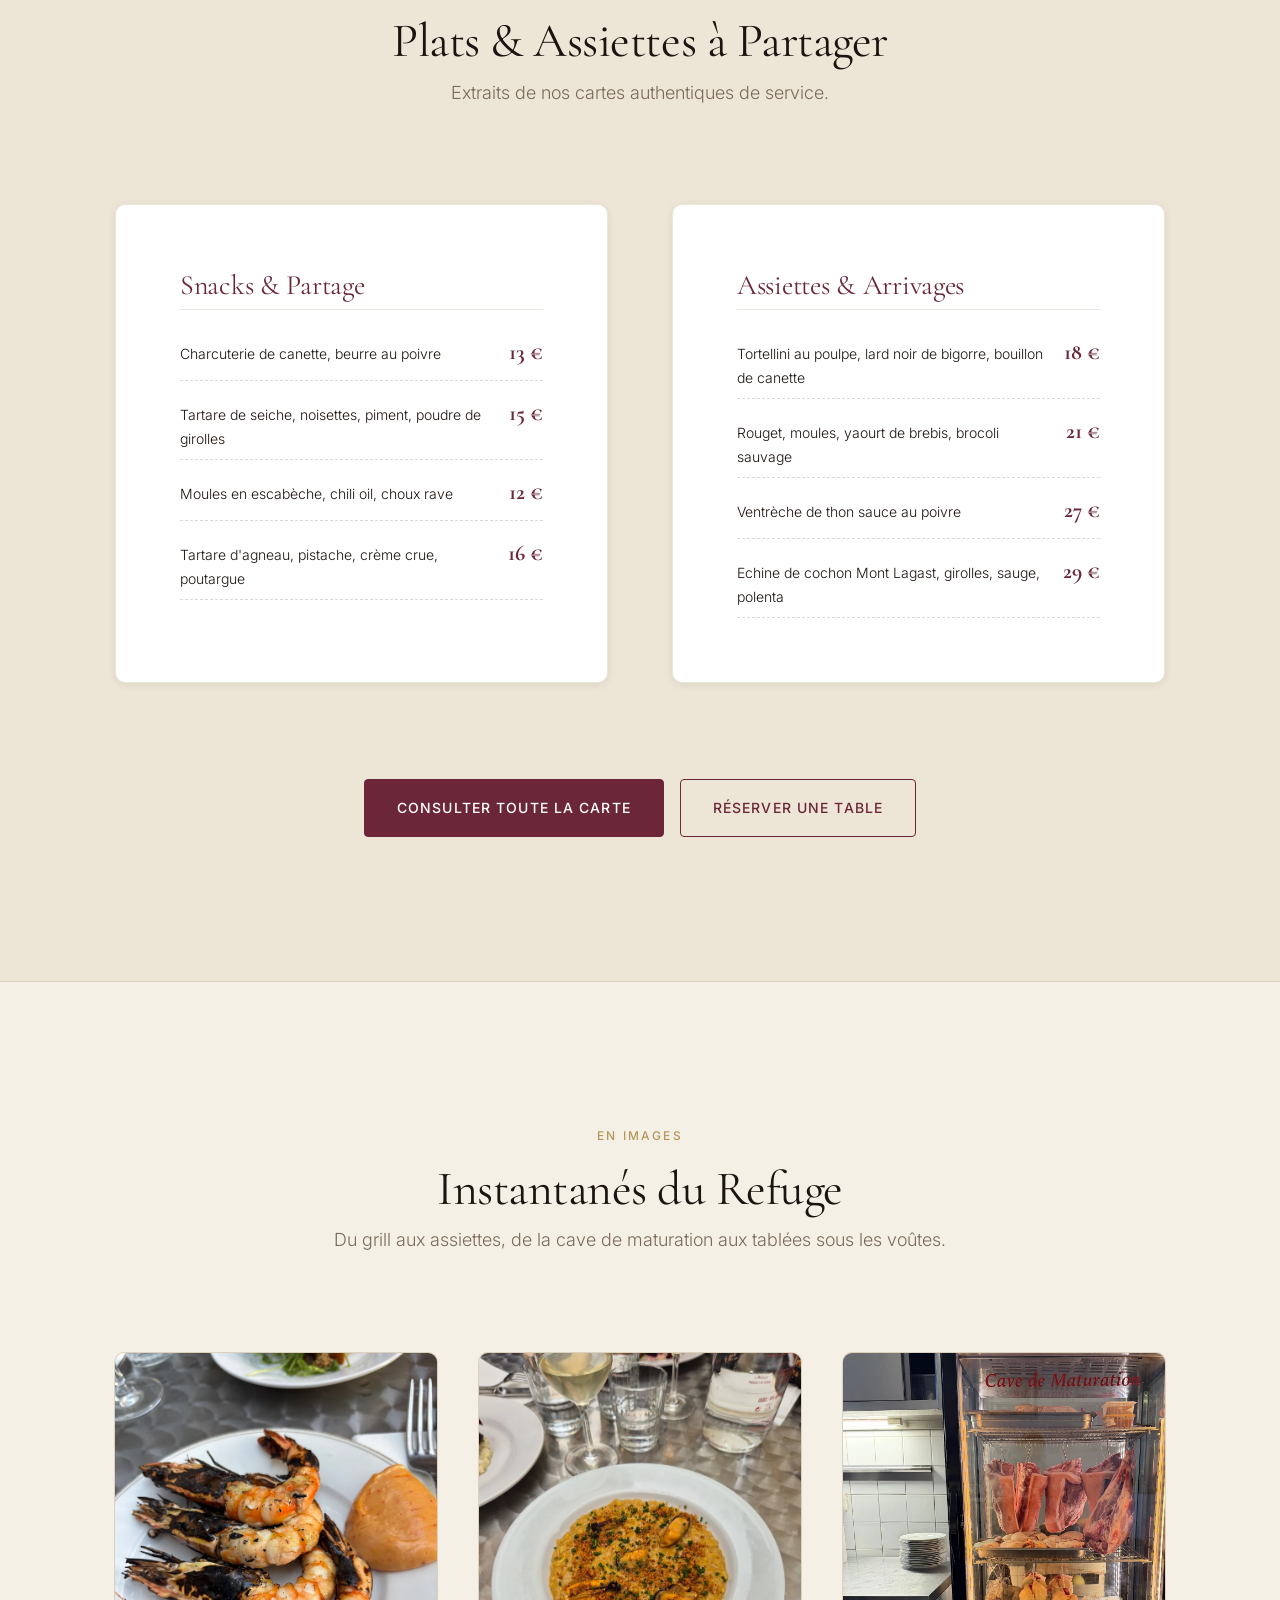
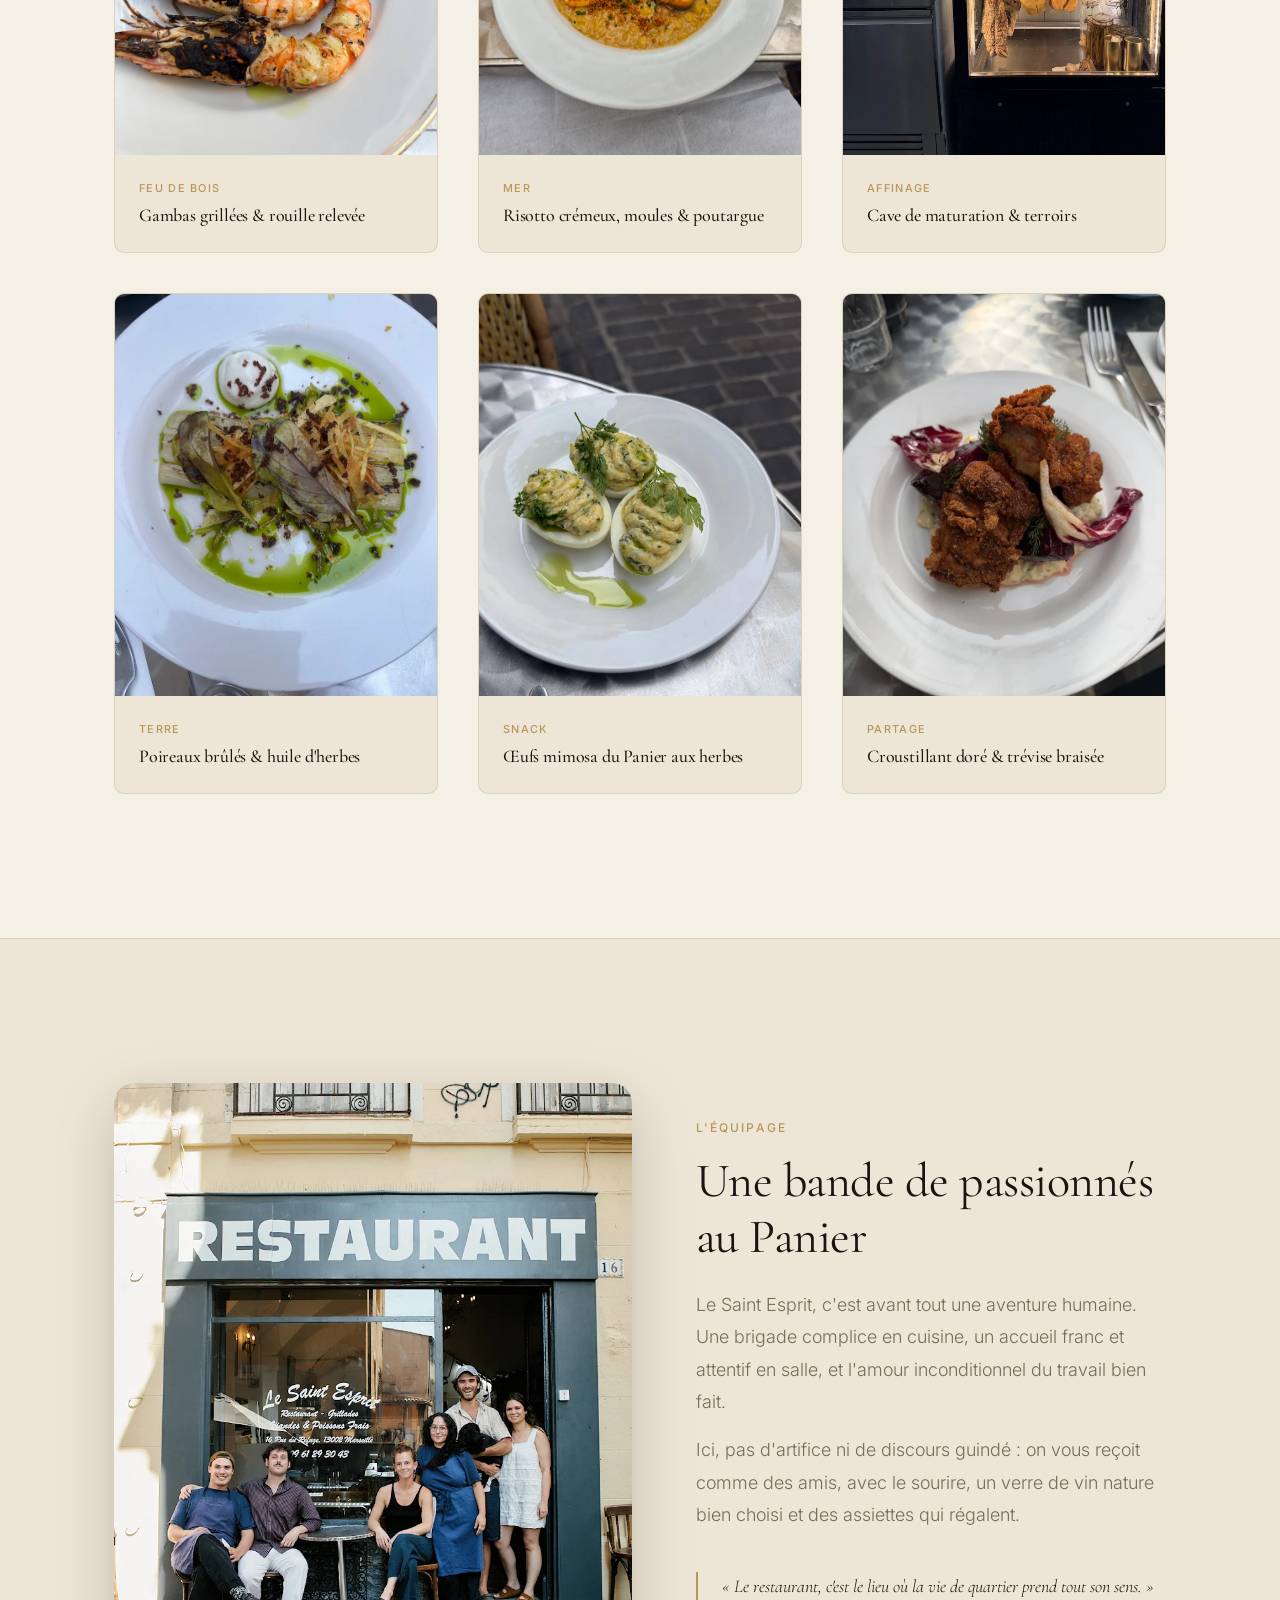
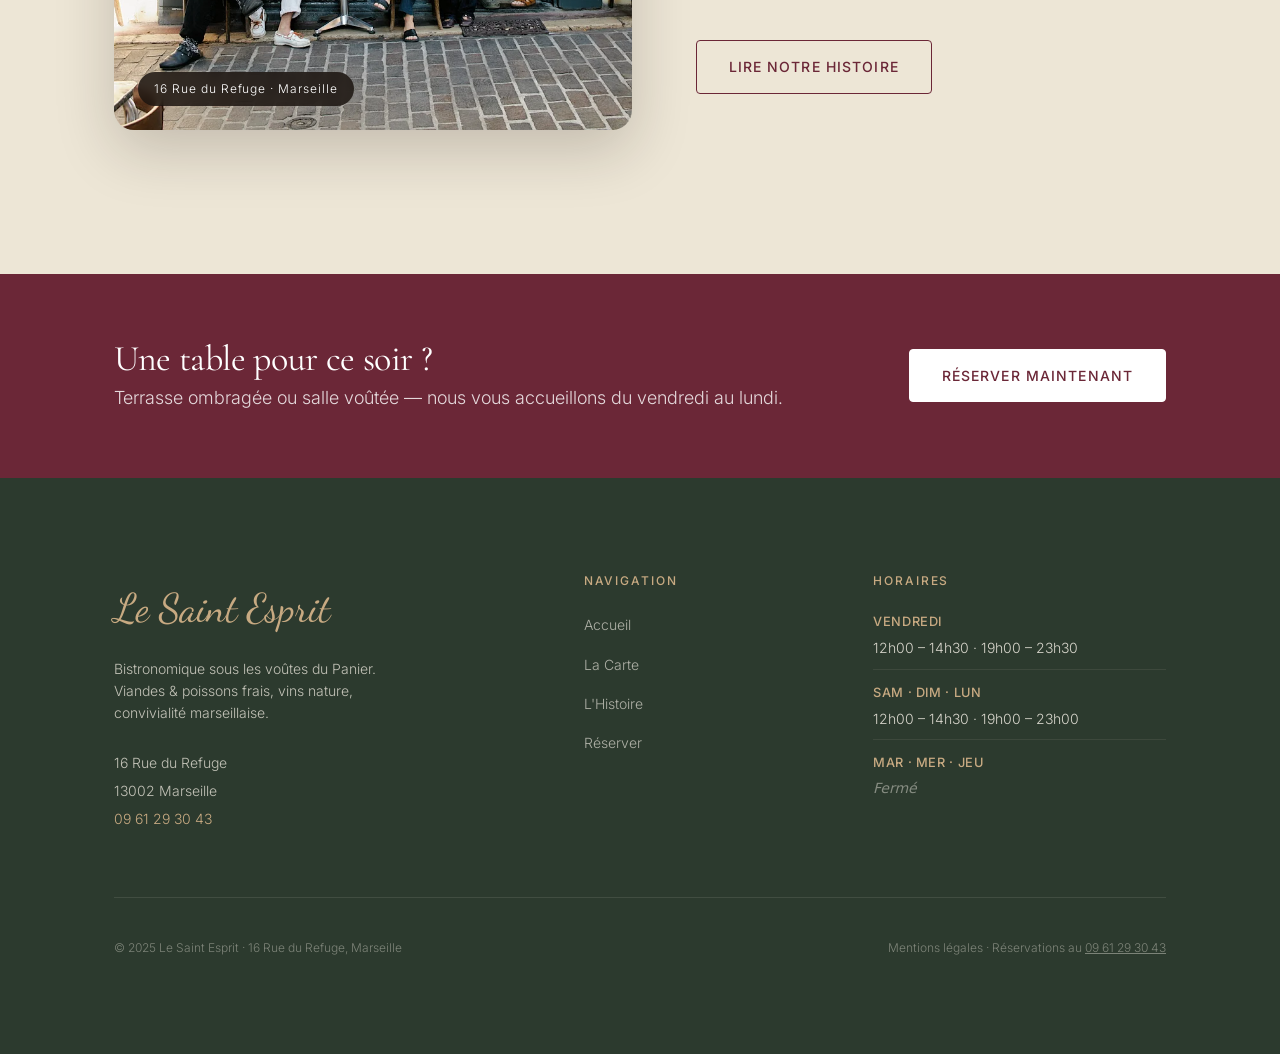
==== commit 83e390e7: "refactor(ui): center hero text without description, fix background image to show dining room, remove" ====
--- a/index.html
+++ b/index.html
@@ -25,16 +25,15 @@
     .nav-links a.nav-active,.nav-drawer a.nav-active{color:var(--color-gold);}
     main{padding-top:0;}
     /* Hero */
-    .hero{position:relative;min-height:100svh;display:flex;flex-direction:column;justify-content:center;overflow:hidden;}
+    .hero{position:relative;min-height:100svh;display:flex;flex-direction:column;justify-content:center;align-items:center;overflow:hidden;}
     .hero-media{position:absolute;inset:0;}
-    .hero-img{width:100%;height:100%;object-fit:cover;object-position:center center;transform:scale(1.05);transition:transform 8s ease-out;}
+    .hero-img{width:100%;height:100%;object-fit:cover;object-position:center 70%;transform:scale(1.05);transition:transform 8s ease-out;}
     .hero-img.loaded{transform:scale(1);}
-    .hero-overlay{position:absolute;inset:0;background:linear-gradient(170deg,rgba(28,20,16,.65) 0%,rgba(28,20,16,.35) 45%,rgba(28,20,16,.75) 100%);}
+    .hero-overlay{position:absolute;inset:0;background:linear-gradient(180deg,rgba(28,20,16,.5) 0%,rgba(28,20,16,.25) 45%,rgba(28,20,16,.8) 100%);}
     .hero-grain{position:absolute;inset:0;background-image:url("data:image/svg+xml,%3Csvg viewBox='0 0 256 256' xmlns='http://www.w3.org/2000/svg'%3E%3Cfilter id='noise'%3E%3CfeTurbulence type='fractalNoise' baseFrequency='0.9' numOctaves='4' stitchTiles='stitch'/%3E%3C/filter%3E%3Crect width='100%25' height='100%25' filter='url(%23noise)' opacity='0.04'/%3E%3C/svg%3E");opacity:.5;mix-blend-mode:overlay;}
-    .hero-content{position:relative;z-index:2;padding-block:var(--space-3xl) var(--space-2xl);color:#fff;}
-    .hero-title{font-family:var(--font-logo);font-size:var(--text-hero);font-weight:400;line-height:1;color:#fff;margin-bottom:var(--space-md);-webkit-font-smoothing:antialiased;text-shadow:0 2px 12px rgba(0,0,0,.45);opacity:0;animation:fadeUp .9s var(--ease-out) .5s forwards;}
-    .hero-sub{font-family:var(--font-display);font-size:var(--text-lg);font-weight:300;font-style:italic;color:rgba(255,255,255,.92);max-width:560px;line-height:1.5;margin-bottom:var(--space-xl);opacity:0;animation:fadeUp .9s var(--ease-out) .7s forwards;}
-    .hero-actions{display:flex;gap:var(--space-sm);flex-wrap:wrap;opacity:0;animation:fadeUp .9s var(--ease-out) .9s forwards;}
+    .hero-content{position:relative;z-index:2;padding-block:var(--space-3xl) var(--space-2xl);color:#fff;text-align:center;display:flex;flex-direction:column;align-items:center;justify-content:center;width:100%;max-width:850px;margin-inline:auto;}
+    .hero-title{font-family:var(--font-logo);font-size:var(--text-hero);font-weight:400;line-height:1.05;color:#fff;margin-bottom:var(--space-xl);text-align:center;-webkit-font-smoothing:antialiased;text-shadow:0 3px 20px rgba(0,0,0,.65);opacity:0;animation:fadeUp .9s var(--ease-out) .5s forwards;}
+    .hero-actions{display:flex;gap:var(--space-md);justify-content:center;align-items:center;flex-wrap:wrap;opacity:0;animation:fadeUp .9s var(--ease-out) .7s forwards;}
     .hero-actions .btn-ghost{background:rgba(255,255,255,.16);color:#fff;border:1.5px solid rgba(255,255,255,.9);backdrop-filter:blur(10px);-webkit-backdrop-filter:blur(10px);font-weight:600;letter-spacing:.08em;text-shadow:0 1px 3px rgba(0,0,0,.5);box-shadow:0 4px 16px rgba(0,0,0,.25);}
     .hero-actions .btn-ghost:hover,.hero-actions .btn-ghost:focus-visible{background:#fff;color:var(--color-bordeaux);border-color:#fff;text-shadow:none;transform:translateY(-2px);box-shadow:0 8px 24px rgba(0,0,0,.3);}
     .hero-scroll-hint{position:absolute;bottom:var(--space-lg);left:50%;transform:translateX(-50%);display:flex;flex-direction:column;align-items:center;gap:.5rem;z-index:2;opacity:0;animation:fadeIn 1s var(--ease-out) 1.5s forwards;}
@@ -104,30 +103,22 @@
     .resa-band .btn-primary:hover{background:var(--color-surface);}
     /* Menu page */
     .menu-hero{background:var(--color-encre);padding-block:calc(var(--space-3xl) + 2rem) var(--space-2xl);text-align:center;position:relative;overflow:hidden;}
-    .menu-hero::before{content:'';position:absolute;inset:0;background:url('assets/images/terrasse-arbre.webp') center 25%/cover;opacity:.28;}
-    .menu-hero-content{position:relative;z-index:1;}
-    .menu-hero-label{display:inline-block;font-size:var(--text-xs);letter-spacing:.2em;text-transform:uppercase;color:var(--color-stone);margin-bottom:var(--space-sm);}
-    .menu-hero h1{font-family:var(--font-display);font-size:clamp(2.8rem,6vw,4.5rem);color:#fff;margin-bottom:var(--space-sm);}
-    .menu-hero-sub{font-family:var(--font-display);font-style:italic;font-size:var(--text-lg);color:rgba(255,255,255,.85);max-width:620px;margin-inline:auto;}
-    .menu-hero-note{margin-top:var(--space-md);display:inline-flex;align-items:center;gap:.5rem;font-size:var(--text-xs);font-weight:500;letter-spacing:.1em;text-transform:uppercase;color:var(--color-gold);border:1px solid rgba(184,150,90,.5);border-radius:100px;padding:.5rem 1.25rem;background:rgba(0,0,0,.3);}
+    .menu-hero::before{content:'';position:absolute;inset:0;background:url('assets/images/salle-voutee.webp') center 70%/cover;opacity:.32;}
+    .menu-hero-content{position:relative;z-index:1;max-width:700px;margin-inline:auto;}
+    .menu-hero-label{display:inline-block;font-size:var(--text-xs);letter-spacing:.22em;text-transform:uppercase;color:var(--color-stone);margin-bottom:var(--space-xs);}
+    .menu-hero h1{font-family:var(--font-display);font-size:clamp(3rem,7vw,5rem);color:#fff;margin-bottom:0;}
     .menu-text-section{padding-block:var(--space-3xl);}
-    .section-intro-centered{text-align:center;max-width:680px;margin-inline:auto;margin-bottom:var(--space-2xl);}
-    .menu-tabs-wrap{display:flex;justify-content:center;gap:.75rem;margin-bottom:var(--space-2xl);flex-wrap:wrap;}
-    .menu-tab-btn{background:#fff;border:1px solid var(--color-border);border-radius:var(--radius-full);padding:.75rem 1.4rem;cursor:pointer;display:inline-flex;align-items:center;gap:.6rem;font-family:var(--font-body);font-size:var(--text-sm);font-weight:500;color:var(--color-text);transition:all var(--duration-fast);box-shadow:var(--shadow-sm);}
-    .menu-tab-btn:hover{border-color:var(--color-gold);transform:translateY(-2px);box-shadow:var(--shadow-md);}
-    .menu-tab-btn.active{background:var(--color-encre);color:#fff;border-color:var(--color-encre);box-shadow:var(--shadow-md);}
-    .menu-tab-btn .tab-badge{font-size:.68rem;text-transform:uppercase;letter-spacing:.1em;padding:.2rem .55rem;border-radius:100px;background:rgba(184,150,90,.2);color:var(--color-gold);font-weight:600;}
-    .menu-tab-btn.active .tab-badge{background:rgba(255,255,255,.2);color:var(--color-stone);}
+    .menu-tabs-container{display:flex;justify-content:center;margin-bottom:var(--space-2xl);}
+    .menu-tabs-wrap{display:inline-flex;background:#fff;border:1px solid var(--color-border);border-radius:var(--radius-full);padding:5px;box-shadow:var(--shadow-sm);gap:6px;}
+    .menu-tab-btn{background:transparent;border:none;border-radius:var(--radius-full);padding:.8rem 1.8rem;cursor:pointer;font-family:var(--font-body);font-size:var(--text-sm);font-weight:500;color:var(--color-text-muted);transition:all var(--duration-fast);white-space:nowrap;}
+    .menu-tab-btn:hover{color:var(--color-text);}
+    .menu-tab-btn.active{background:var(--color-encre);color:#fff;font-weight:600;box-shadow:var(--shadow-sm);}
     .carte-view-panel{display:none;}
     .carte-view-panel.active{display:block;animation:fadeIn .4s ease;}
-    .carte-dual-grid{display:grid;grid-template-columns:1fr 1fr;gap:var(--space-xl);max-width:1200px;margin-inline:auto;}
     .menu-paper-style{background:#faf8f5;border:1px solid var(--color-border);border-radius:var(--radius-lg);padding:clamp(1.5rem,4vw,3.5rem);box-shadow:var(--shadow-md);max-width:820px;margin-inline:auto;position:relative;}
-    .carte-dual-grid .menu-paper-style{max-width:100%;margin-inline:0;}
     .menu-paper-header-box{text-align:center;margin-bottom:var(--space-2xl);padding-bottom:var(--space-lg);border-bottom:2px solid var(--color-border);}
     .menu-paper-title{text-align:center;font-family:var(--font-display);font-size:var(--text-4xl);letter-spacing:.08em;text-transform:uppercase;margin-bottom:.35rem;}
     .menu-paper-subtitle{font-family:var(--font-display);font-style:italic;font-size:var(--text-lg);color:var(--color-text-muted);}
-    .btn-carte-photo{display:inline-flex;align-items:center;gap:.45rem;font-size:var(--text-xs);font-weight:600;letter-spacing:.08em;text-transform:uppercase;color:var(--color-gold);background:rgba(184,150,90,.12);border:1px solid rgba(184,150,90,.35);border-radius:100px;padding:.45rem 1.1rem;cursor:pointer;margin-top:.75rem;transition:all .2s;}
-    .btn-carte-photo:hover{background:var(--color-gold);color:#fff;transform:translateY(-1px);}
     .paper-section-block{margin-bottom:var(--space-2xl);}
     .paper-section-title{font-family:var(--font-display);font-size:var(--text-2xl);color:var(--color-bordeaux);margin-bottom:var(--space-lg);display:flex;align-items:center;gap:1rem;}
     .paper-section-title::after{content:'';flex:1;height:1px;background:var(--color-border);}
@@ -150,12 +141,6 @@
     .dish-photo-tag{font-size:.68rem;font-weight:600;letter-spacing:.12em;text-transform:uppercase;color:var(--color-gold);}
     .dish-photo-title{font-family:var(--font-display);font-size:var(--text-lg);font-weight:500;color:var(--color-text);line-height:1.3;}
     .dish-photo-desc{font-size:var(--text-sm);color:var(--color-text-muted);line-height:1.5;}
-    /* Modal */
-    .menu-modal{display:none;position:fixed;inset:0;background:rgba(0,0,0,.92);z-index:999;justify-content:center;align-items:center;padding:var(--space-md);}
-    .menu-modal.active{display:flex;}
-    .menu-modal img{max-width:95vw;max-height:92vh;object-fit:contain;border-radius:var(--radius-sm);box-shadow:0 10px 40px rgba(0,0,0,.8);}
-    .menu-modal-close{position:absolute;top:1.5rem;right:1.5rem;color:#fff;font-size:2.5rem;line-height:1;cursor:pointer;background:rgba(255,255,255,.1);width:48px;height:48px;border-radius:50%;display:flex;align-items:center;justify-content:center;transition:background .2s;}
-    .menu-modal-close:hover{background:rgba(255,255,255,.25);}
     /* Histoire */
     .histoire-hero{min-height:80vh;display:flex;align-items:flex-end;position:relative;overflow:hidden;}
     .histoire-hero-media{position:absolute;inset:0;}
@@ -314,13 +299,12 @@
   <div class="spa-page" id="page-accueil" role="main">
     <section class="hero" aria-label="Présentation du restaurant">
       <div class="hero-media">
-        <img src="assets/images/salle-voutee.webp" alt="La salle voûtée aux pierres séculaires et lustres dorés du Saint Esprit à Marseille" class="hero-img" loading="eager" fetchpriority="high" style="object-position:center 30%;">
+        <img src="assets/images/salle-voutee.webp" alt="La salle voûtée aux pierres séculaires et lustres dorés du Saint Esprit à Marseille" class="hero-img" loading="eager" fetchpriority="high" style="object-position:center 70%;">
         <div class="hero-overlay"></div>
         <div class="hero-grain"></div>
       </div>
       <div class="hero-content container">
         <h1 class="hero-title">Le Saint Esprit</h1>
-        <p class="hero-sub">Sous les voûtes d'un vieux fournil, une cuisine instinctive,<br>des saisons à l'assiette, des vins qui ont une âme.</p>
         <div class="hero-actions">
           <a href="#reservation" class="btn btn-primary">Réserver une table</a>
           <a href="#carte" class="btn btn-ghost">Voir la carte</a>
@@ -332,9 +316,9 @@
     <section class="identity-strip">
       <div class="container">
         <div class="identity-grid">
-          <div class="identity-item reveal stagger-1"><span class="identity-icon" aria-hidden="true">☙</span><h3 class="identity-title">L'Instinct avant tout</h3><p>Pas de carte figée. Les assiettes racontent la saison, la pêche locale et l'inspiration du jour.</p></div>
-          <div class="identity-item reveal stagger-2"><span class="identity-icon" aria-hidden="true">☙</span><h3 class="identity-title">Les viandes &amp; poissons frais</h3><p>Cave de maturation maison, poissons de roche en direct des bateaux et cuissons au feu.</p></div>
-          <div class="identity-item reveal stagger-3"><span class="identity-icon" aria-hidden="true">☙</span><h3 class="identity-title">Le Panier comme écrin</h3><p>Sous les voûtes du vieux fournil ou sur la terrasse pavée ombragée par l'arbre centenaire.</p></div>
+          <div class="identity-item reveal stagger-1"><h3 class="identity-title">L'Instinct avant tout</h3><p>Pas de carte figée. Les assiettes racontent la saison, la pêche locale et l'inspiration du jour.</p></div>
+          <div class="identity-item reveal stagger-2"><h3 class="identity-title">Les viandes &amp; poissons frais</h3><p>Cave de maturation maison, poissons de roche en direct des bateaux et cuissons au feu.</p></div>
+          <div class="identity-item reveal stagger-3"><h3 class="identity-title">Le Panier comme écrin</h3><p>Sous les voûtes du vieux fournil ou sur la terrasse pavée ombragée par l'arbre centenaire.</p></div>
         </div>
       </div>
     </section>
@@ -461,58 +445,33 @@
     <section class="menu-hero" aria-label="La carte du restaurant">
       <div class="container menu-hero-content">
         <span class="menu-hero-label">16 Rue du Refuge · Marseille</span>
-        <h1>La Carte du Saint Esprit</h1>
-        <p class="menu-hero-sub">Grillades, viandes maturées, poissons frais &amp; assiettes de partage au gré des arrivages.</p>
-        <span class="menu-hero-note">✦ Viandes d'affinage, direct bateaux &amp; maraîchers locaux</span>
+        <h1>La Carte</h1>
       </div>
     </section>
 
     <section class="menu-text-section" aria-label="La Carte du Saint Esprit">
       <div class="container">
-        <div class="section-intro-centered" style="margin-bottom:var(--space-2xl);">
-          <span class="section-label">La vraie carte</span>
-          <h2>La Carte du Saint Esprit</h2>
-          <p style="color:var(--color-text-muted);font-size:var(--text-md);margin-top:.5rem;max-width:640px;margin-inline:auto;">Cuisine d'instinct au feu de bois, découpes et viandes maturées, poissons de roche en direct des bateaux phocéens.</p>
-        </div>
-        <div class="menu-tabs-wrap" role="tablist">
-          <button class="menu-tab-btn active" id="tab-btn-carteall" role="tab" aria-selected="true" aria-controls="panel-carte-all" onclick="switchCarte('panel-carte-all',this)"><span class="tab-badge">Complète</span><span>Toute la Carte (Les 2 Menus)</span></button>
-          <button class="menu-tab-btn" id="tab-btn-carte1" role="tab" aria-selected="false" aria-controls="panel-carte-1" onclick="switchCarte('panel-carte-1',this)"><span class="tab-badge">Carte 1</span><span>Snacks, Assiettes &amp; Freestyle (50€)</span></button>
-          <button class="menu-tab-btn" id="tab-btn-carte2" role="tab" aria-selected="false" aria-controls="panel-carte-2" onclick="switchCarte('panel-carte-2',this)"><span class="tab-badge">Carte 2</span><span>Assiettes à Partager &amp; Desserts</span></button>
-        </div>
-
-        <div class="carte-view-panel active" id="panel-carte-all" role="tabpanel">
-          <div class="carte-dual-grid">
-            <article class="menu-paper-style">
-              <div class="menu-paper-header-box"><h3 class="menu-paper-title">LE SAINT ESPRIT</h3><p class="menu-paper-subtitle">Snacks, Assiettes &amp; Menu Freestyle</p><button type="button" class="btn-carte-photo" onclick="openMenuModal('assets/images/carte-snacks-assiettes.webp')">📷 Voir photo originale (MENU 2)</button></div>
-              <div class="paper-section-block"><h4 class="paper-section-title">Snacks</h4><div class="paper-item-list"><div class="paper-item-row"><span class="paper-item-text">Charcuterie de canette, beurre au poivre</span><span class="paper-item-price">13</span></div><div class="paper-item-row"><span class="paper-item-text">Tartare de seiche, jus oignons, noisettes, piment, poudre de girolles</span><span class="paper-item-price">15</span></div><div class="paper-item-row"><span class="paper-item-text">Moules en escabèche, chili oil, choux rave, bouillon moules, tagète</span><span class="paper-item-price">12</span></div><div class="paper-item-row"><span class="paper-item-text">Tartare d'agneau, pistache, crème crue, poutargue</span><span class="paper-item-price">16</span></div><div class="paper-item-row"><span class="paper-item-text">Sashimi de thon rouge (70g), shoyou, huile d'ail, merkèn</span><span class="paper-item-price">17</span></div></div></div>
-              <div class="paper-section-block"><h4 class="paper-section-title">Assiettes</h4><div class="paper-item-list"><div class="paper-item-row"><span class="paper-item-text">Tortellini champignons et mousse foie de volaille, eau de tomates, basilic citron vert</span><span class="paper-item-price">16</span></div><div class="paper-item-row"><span class="paper-item-text">Salade de tomate verte, shiso, pastrami coeur d'agneau, cumin</span><span class="paper-item-price">17</span></div><div class="paper-item-row"><span class="paper-item-text">Poisson selon arrivage, chips d'ail pimenton, pilpil, brocoli, poutargue</span><span class="paper-item-price">27</span></div><div class="paper-item-row"><span class="paper-item-text">Ventrèche de thon sauce au poivre</span><span class="paper-item-price">27</span></div><div class="paper-item-row"><span class="paper-item-text">Echine de cochon, crevettes de méditerranée, mûres, sauge, polenta</span><span class="paper-item-price">29</span></div></div></div>
-              <div class="paper-section-block"><h4 class="paper-section-title">Desserts</h4><div class="paper-item-list"><div class="paper-item-row"><span class="paper-item-text">Mousse chocolat, glace fleur de fenouil, figue fraîche, fleur de sel</span><span class="paper-item-price">9</span></div><div class="paper-item-row"><span class="paper-item-text">Granité oseille, glace chèvre, praliné de graines de courge, raisin</span><span class="paper-item-price">9</span></div></div></div>
-              <div class="paper-freestyle-badge"><div><h4 style="font-family:var(--font-display);font-size:var(--text-xl);color:var(--color-stone);">Menu freestyle</h4><p style="font-size:var(--text-xs);color:rgba(255,255,255,.8);margin-top:.2rem;">Carte blanche du chef selon l'humeur, la pêche et le marché.</p></div><div class="paper-freestyle-price" style="font-size:2.2rem;">50</div></div>
-              <div class="paper-producteurs"><h5 style="font-family:var(--font-display);font-size:var(--text-sm);color:var(--color-text);margin-bottom:.4rem;text-decoration:underline;">Producteurs</h5><p style="font-size:.8rem;line-height:1.6;"><strong>Maraîchers :</strong> Big bloom, Rocket, Ferme Vava, Cultisaveur<br><strong>Poisson :</strong> Côté fish, Direct bateau (Port de la Madrague et Vieux Port)<br><strong>Viande :</strong> Canette AOP des Dombes, Boeuf de race Normande</p></div>
-            </article>
-
-            <article class="menu-paper-style">
-              <div class="menu-paper-header-box"><h3 class="menu-paper-title">LE SAINT ESPRIT</h3><p class="menu-paper-subtitle">Assiettes à Partager &amp; Desserts</p><button type="button" class="btn-carte-photo" onclick="openMenuModal('assets/images/carte-assiettes-partager.webp')">📷 Voir photo originale (menu 1)</button></div>
-              <div class="paper-section-block"><h4 class="paper-section-title">Assiettes à partager</h4><div class="paper-item-list"><div class="paper-item-row"><span class="paper-item-text">Seiche, oignon rouge, poudre de girolles, noisettes</span><span class="paper-item-price">14</span></div><div class="paper-item-row"><span class="paper-item-text">Omelette, haricots vert, amandes, poutargue</span><span class="paper-item-price">16</span></div><div class="paper-item-row"><span class="paper-item-text">Tortellini au poulpe, lard noir de bigorre, diplotaxis, bouillon de canette</span><span class="paper-item-price">18</span></div><div class="paper-item-row"><span class="paper-item-text">Rouget, moules, yaourt de brebis, brocoli sauvage, combawa</span><span class="paper-item-price">21</span></div><div class="paper-item-row"><span class="paper-item-text">Muge, pilpil, chou kale, condiment figue, poudre d'algues, limequat</span><span class="paper-item-price">27</span></div><div class="paper-item-row"><span class="paper-item-text">Echine de cochon du Mont Lagast, girolles, sauge, polenta arto gorria</span><span class="paper-item-price">29</span></div></div></div>
-              <div class="paper-section-block"><h4 class="paper-section-title">Desserts</h4><div class="paper-item-list"><div class="paper-item-row"><span class="paper-item-text">Sorbet de chèvre, eau de butternut fermenté, huile d'olive, chouchou</span><span class="paper-item-price">9</span></div><div class="paper-item-row"><span class="paper-item-text">Mousse chocolat, glace fleur de fenouil, cardamome noir</span><span class="paper-item-price">9</span></div></div></div>
-              <div class="paper-producteurs"><h5 style="font-family:var(--font-display);font-size:var(--text-sm);color:var(--color-text);margin-bottom:.4rem;text-decoration:underline;">Producteurs</h5><p style="font-size:.8rem;line-height:1.6;"><strong>Maraîchers :</strong> Big bloom, Rocket, Ferme Vava, Cultisaveur<br><strong>Poisson :</strong> Côté fish, Direct bateau (Port de la Madrague et Vieux Port)<br><strong>Viande :</strong> Canette AOP des Dombes, Porc Noir de Bigorre, Cochon du Mont Lagast</p><p class="paper-price-note">Prix net en euros, service inclus.</p></div>
-            </article>
-          </div>
-        </div>
-
-        <div class="carte-view-panel" id="panel-carte-1" role="tabpanel">
+        <div class="menu-tabs-container">
+          <div class="menu-tabs-wrap" role="tablist">
+            <button class="menu-tab-btn active" id="tab-btn-carte1" role="tab" aria-selected="true" aria-controls="panel-carte-1" onclick="switchCarte('panel-carte-1',this)">Carte 1 · Snacks &amp; Freestyle</button>
+            <button class="menu-tab-btn" id="tab-btn-carte2" role="tab" aria-selected="false" aria-controls="panel-carte-2" onclick="switchCarte('panel-carte-2',this)">Carte 2 · Assiettes à Partager</button>
+          </div>
+        </div>
+
+        <div class="carte-view-panel active" id="panel-carte-1" role="tabpanel">
           <article class="menu-paper-style">
-            <div class="menu-paper-header-box"><h3 class="menu-paper-title">LE SAINT ESPRIT</h3><p class="menu-paper-subtitle">Carte Snacks, Assiettes &amp; Menu Freestyle</p><button type="button" class="btn-carte-photo" onclick="openMenuModal('assets/images/carte-snacks-assiettes.webp')">📷 Voir photo originale (MENU 2)</button></div>
+            <div class="menu-paper-header-box"><h3 class="menu-paper-title">LE SAINT ESPRIT</h3><p class="menu-paper-subtitle">Carte Snacks, Assiettes &amp; Menu Freestyle</p></div>
             <div class="paper-section-block"><h4 class="paper-section-title">Snacks</h4><div class="paper-item-list"><div class="paper-item-row"><span class="paper-item-text">Charcuterie de canette, beurre au poivre</span><span class="paper-item-price">13</span></div><div class="paper-item-row"><span class="paper-item-text">Tartare de seiche, jus oignons, noisettes, piment, poudre de girolles</span><span class="paper-item-price">15</span></div><div class="paper-item-row"><span class="paper-item-text">Moules en escabèche, chili oil, choux rave, bouillon moules, tagète</span><span class="paper-item-price">12</span></div><div class="paper-item-row"><span class="paper-item-text">Tartare d'agneau, pistache, crème crue, poutargue</span><span class="paper-item-price">16</span></div><div class="paper-item-row"><span class="paper-item-text">Sashimi de thon rouge (70g), shoyou, huile d'ail, merkèn</span><span class="paper-item-price">17</span></div></div></div>
-            <div class="paper-section-block"><h4 class="paper-section-title">Assiettes</h4><div class="paper-item-list"><div class="paper-item-row"><span class="paper-item-text">Tortellini champignons et mousse foie de volaille, eau de tomates</span><span class="paper-item-price">16</span></div><div class="paper-item-row"><span class="paper-item-text">Salade de tomate verte, shiso, pastrami coeur d'agneau, cumin</span><span class="paper-item-price">17</span></div><div class="paper-item-row"><span class="paper-item-text">Poisson selon arrivage, chips d'ail pimenton, pilpil, brocoli</span><span class="paper-item-price">27</span></div><div class="paper-item-row"><span class="paper-item-text">Ventrèche de thon sauce au poivre</span><span class="paper-item-price">27</span></div><div class="paper-item-row"><span class="paper-item-text">Echine de cochon, crevettes de méditerranée, mûres, sauge, polenta</span><span class="paper-item-price">29</span></div></div></div>
-            <div class="paper-section-block"><h4 class="paper-section-title">Desserts</h4><div class="paper-item-list"><div class="paper-item-row"><span class="paper-item-text">Mousse chocolat, glace fleur de fenouil, figue fraîche</span><span class="paper-item-price">9</span></div><div class="paper-item-row"><span class="paper-item-text">Granité oseille, glace chèvre, praliné de graines de courge</span><span class="paper-item-price">9</span></div></div></div>
-            <div class="paper-freestyle-badge"><div><h4 style="font-family:var(--font-display);font-size:var(--text-2xl);color:var(--color-stone);">Menu freestyle</h4><p style="font-size:var(--text-sm);color:rgba(255,255,255,.8);margin-top:.25rem;">Carte blanche du chef selon l'humeur, la pêche et le marché.</p></div><div class="paper-freestyle-price">50</div></div>
+            <div class="paper-section-block"><h4 class="paper-section-title">Assiettes</h4><div class="paper-item-list"><div class="paper-item-row"><span class="paper-item-text">Tortellini champignons et mousse foie de volaille, eau de tomates, basilic citron vert</span><span class="paper-item-price">16</span></div><div class="paper-item-row"><span class="paper-item-text">Salade de tomate verte, shiso, pastrami coeur d'agneau, cumin</span><span class="paper-item-price">17</span></div><div class="paper-item-row"><span class="paper-item-text">Poisson selon arrivage, chips d'ail pimenton, pilpil, brocoli, poutargue</span><span class="paper-item-price">27</span></div><div class="paper-item-row"><span class="paper-item-text">Ventrèche de thon sauce au poivre</span><span class="paper-item-price">27</span></div><div class="paper-item-row"><span class="paper-item-text">Echine de cochon, crevettes de méditerranée, mûres, sauge, polenta</span><span class="paper-item-price">29</span></div></div></div>
+            <div class="paper-section-block"><h4 class="paper-section-title">Desserts</h4><div class="paper-item-list"><div class="paper-item-row"><span class="paper-item-text">Mousse chocolat, glace fleur de fenouil, figue fraîche, fleur de sel</span><span class="paper-item-price">9</span></div><div class="paper-item-row"><span class="paper-item-text">Granité oseille, glace chèvre, praliné de graines de courge, raisin</span><span class="paper-item-price">9</span></div></div></div>
+            <div class="paper-freestyle-badge"><div><h4 style="font-family:var(--font-display);font-size:var(--text-xl);color:var(--color-stone);">Menu freestyle</h4><p style="font-size:var(--text-xs);color:rgba(255,255,255,.8);margin-top:.2rem;">Carte blanche du chef selon l'humeur, la pêche et le marché.</p></div><div class="paper-freestyle-price" style="font-size:2.2rem;">50</div></div>
+            <div class="paper-producteurs"><h5 style="font-family:var(--font-display);font-size:var(--text-sm);color:var(--color-text);margin-bottom:.4rem;text-decoration:underline;">Producteurs</h5><p style="font-size:.8rem;line-height:1.6;"><strong>Maraîchers :</strong> Big bloom, Rocket, Ferme Vava, Cultisaveur<br><strong>Poisson :</strong> Côté fish, Direct bateau (Port de la Madrague et Vieux Port)<br><strong>Viande :</strong> Canette AOP des Dombes, Boeuf de race Normande</p></div>
           </article>
         </div>
 
         <div class="carte-view-panel" id="panel-carte-2" role="tabpanel">
           <article class="menu-paper-style">
-            <div class="menu-paper-header-box"><h3 class="menu-paper-title">LE SAINT ESPRIT</h3><p class="menu-paper-subtitle">Carte Assiettes à Partager &amp; Desserts</p><button type="button" class="btn-carte-photo" onclick="openMenuModal('assets/images/carte-assiettes-partager.webp')">📷 Voir photo originale (menu 1)</button></div>
+            <div class="menu-paper-header-box"><h3 class="menu-paper-title">LE SAINT ESPRIT</h3><p class="menu-paper-subtitle">Carte Assiettes à Partager &amp; Desserts</p></div>
             <div class="paper-section-block"><h4 class="paper-section-title">Assiettes à partager</h4><div class="paper-item-list"><div class="paper-item-row"><span class="paper-item-text">Seiche, oignon rouge, poudre de girolles, noisettes</span><span class="paper-item-price">14</span></div><div class="paper-item-row"><span class="paper-item-text">Omelette, haricots vert, amandes, poutargue</span><span class="paper-item-price">16</span></div><div class="paper-item-row"><span class="paper-item-text">Tortellini au poulpe, lard noir de bigorre, diplotaxis, bouillon de canette</span><span class="paper-item-price">18</span></div><div class="paper-item-row"><span class="paper-item-text">Rouget, moules, yaourt de brebis, brocoli sauvage, combawa</span><span class="paper-item-price">21</span></div><div class="paper-item-row"><span class="paper-item-text">Muge, pilpil, chou kale, condiment figue, poudre d'algues, limequat</span><span class="paper-item-price">27</span></div><div class="paper-item-row"><span class="paper-item-text">Echine de cochon du Mont Lagast, girolles, sauge, polenta arto gorria</span><span class="paper-item-price">29</span></div></div></div>
             <div class="paper-section-block"><h4 class="paper-section-title">Desserts</h4><div class="paper-item-list"><div class="paper-item-row"><span class="paper-item-text">Sorbet de chèvre, eau de butternut fermenté, huile d'olive</span><span class="paper-item-price">9</span></div><div class="paper-item-row"><span class="paper-item-text">Mousse chocolat, glace fleur de fenouil, cardamome noir</span><span class="paper-item-price">9</span></div></div></div>
             <div class="paper-producteurs"><p class="paper-price-note">Prix net en euros, service inclus.</p></div>
@@ -520,7 +479,7 @@
         </div>
 
         <div style="text-align:center;margin-top:var(--space-2xl);">
-          <a href="#reservation" class="btn btn-primary" style="font-size:var(--text-md);padding:1.1rem 2.5rem;">Réserver une table pour ce menu</a>
+          <a href="#reservation" class="btn btn-primary" style="font-size:var(--text-md);padding:1.1rem 2.5rem;">Réserver une table</a>
         </div>
       </div>
     </section>
@@ -680,11 +639,6 @@
     </section>
   </div>
 
-  <!-- Modal Zoom Photo Menu -->
-  <div class="menu-modal" id="menu-modal" onclick="closeMenuModal()">
-    <button class="menu-modal-close" aria-label="Fermer" onclick="closeMenuModal()">&times;</button>
-    <img id="menu-modal-img" src="" alt="Menu agrandi">
-  </div>
 
   <!-- Footer commun -->
   <footer class="site-footer" role="contentinfo">
@@ -812,7 +766,7 @@
     function openDrawer(){drawer.classList.add('open');burger.setAttribute('aria-expanded','true');document.body.style.overflow='hidden';}
     function closeDrawer(){drawer.classList.remove('open');burger.setAttribute('aria-expanded','false');document.body.style.overflow='';}
     burger.addEventListener('click',()=>burger.getAttribute('aria-expanded')==='false'?openDrawer():closeDrawer());
-    document.addEventListener('keydown',e=>{if(e.key==='Escape'){closeDrawer();closeMenuModal();}});
+    document.addEventListener('keydown',e=>{if(e.key==='Escape'){closeDrawer();}});
 
     // Reveal
     let revealObs=null;
@@ -823,12 +777,6 @@
       els.forEach(el=>revealObs.observe(el));
       setTimeout(()=>{els.forEach(el=>{const r=el.getBoundingClientRect();if(r.top<window.innerHeight+100)el.classList.add('visible');});},150);
     }
-
-    // Modal
-    const modal=document.getElementById('menu-modal');
-    const modalImg=document.getElementById('menu-modal-img');
-    function openMenuModal(src){modalImg.src=src;modal.classList.add('active');document.body.style.overflow='hidden';}
-    function closeMenuModal(){modal.classList.remove('active');document.body.style.overflow='';}
 
     // Onglets carte
     function switchCarte(panelId,btn){
